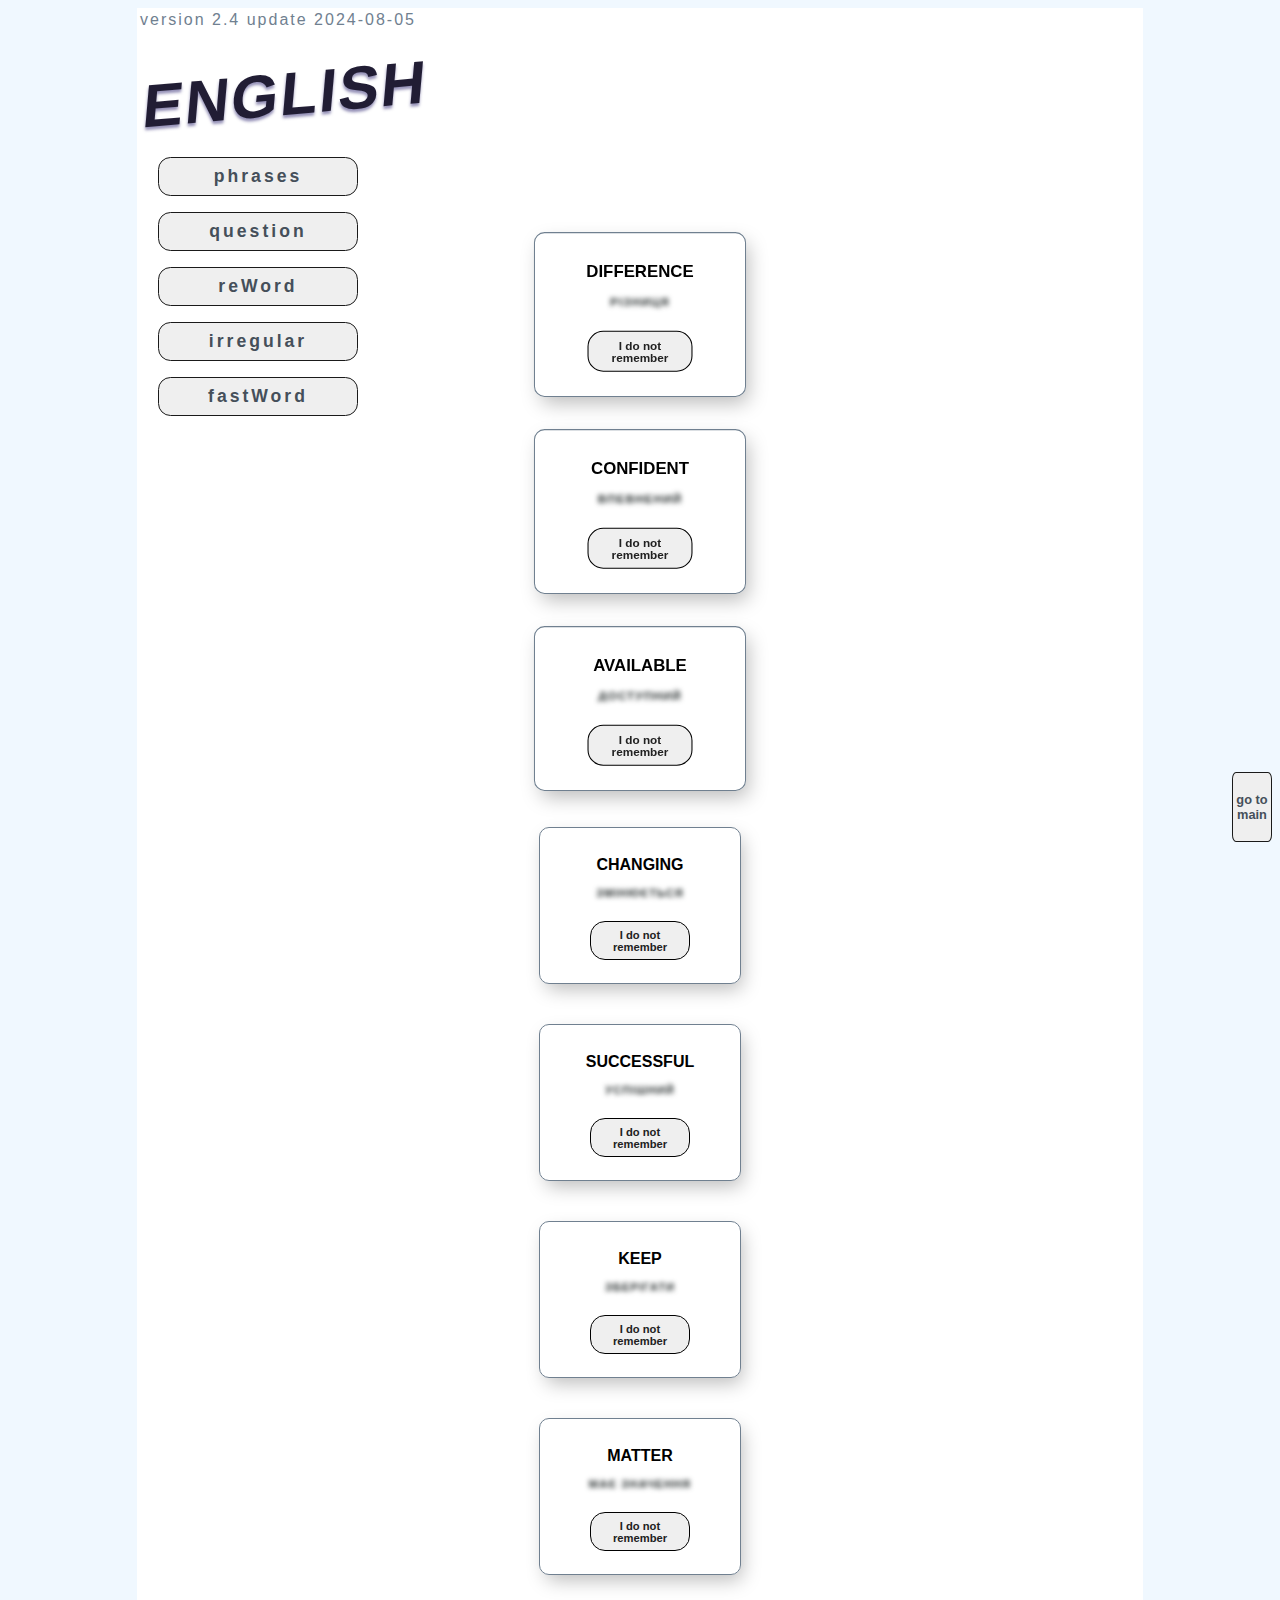
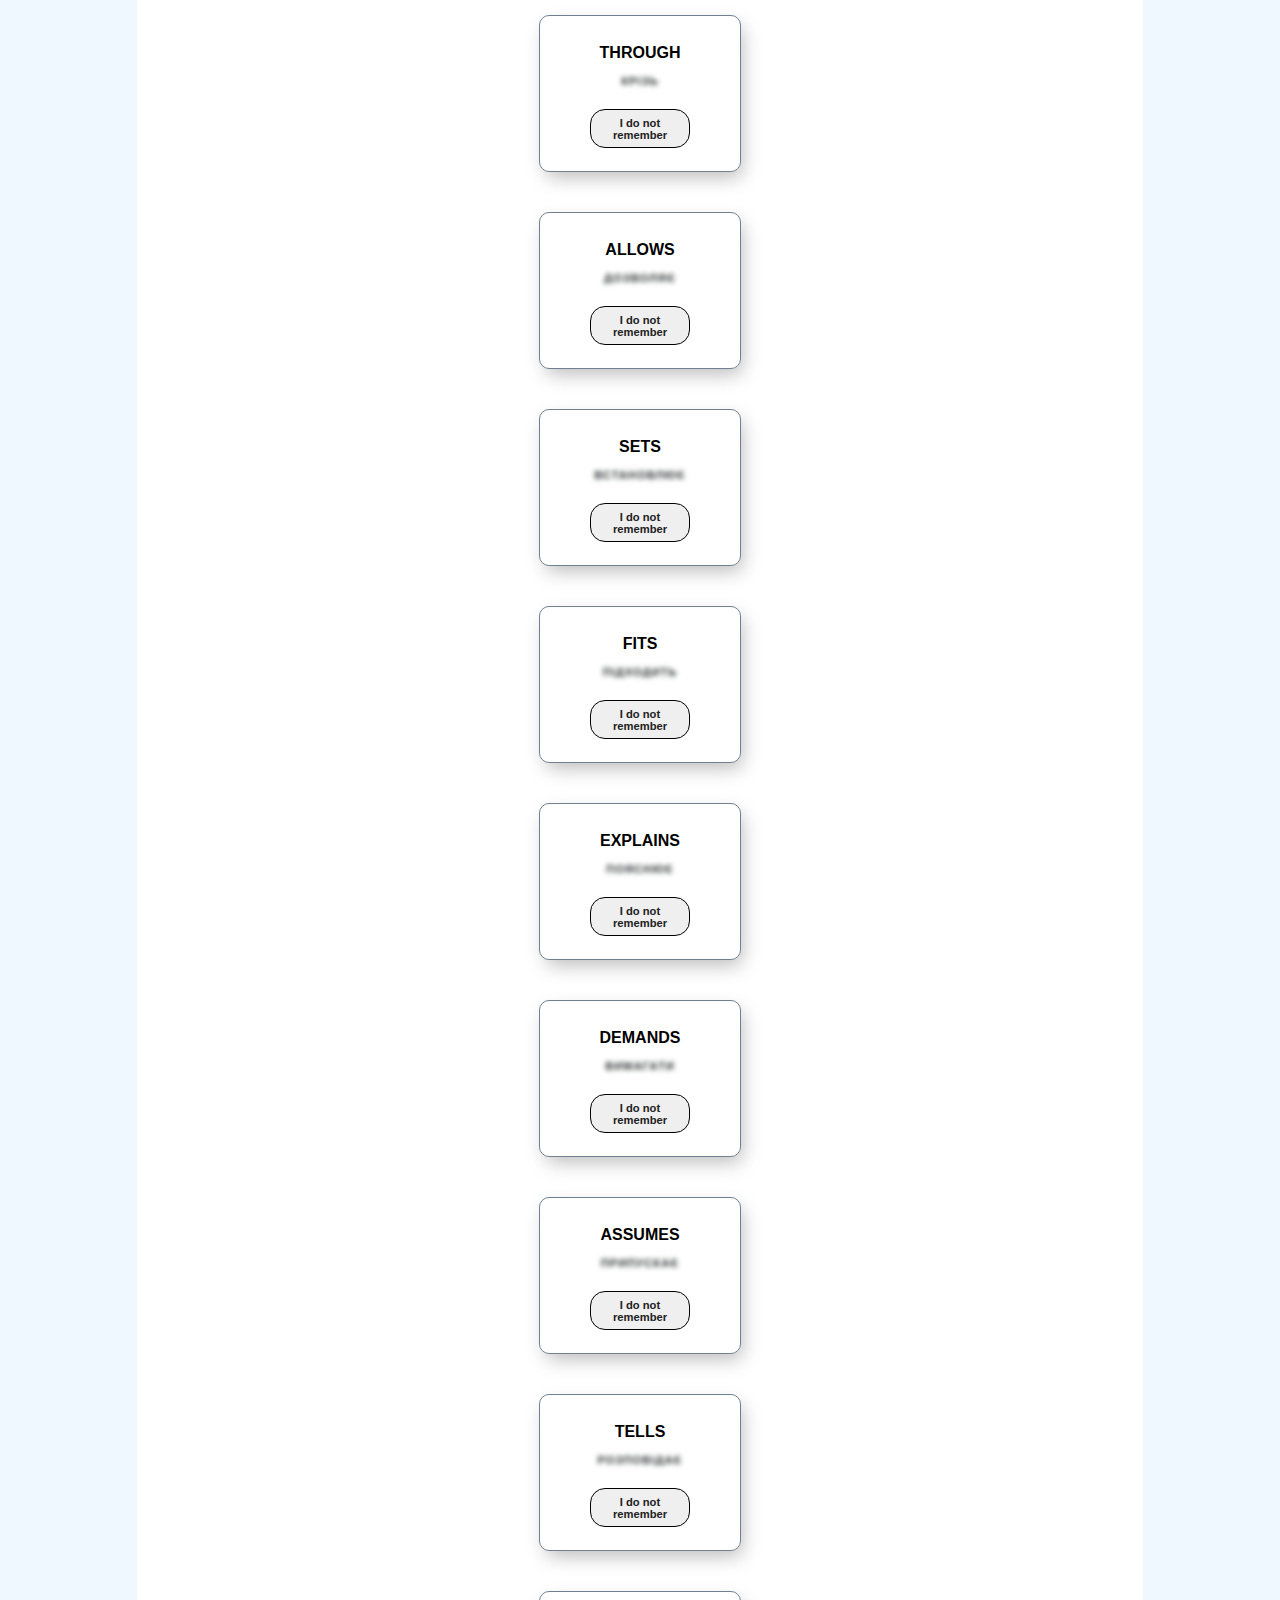
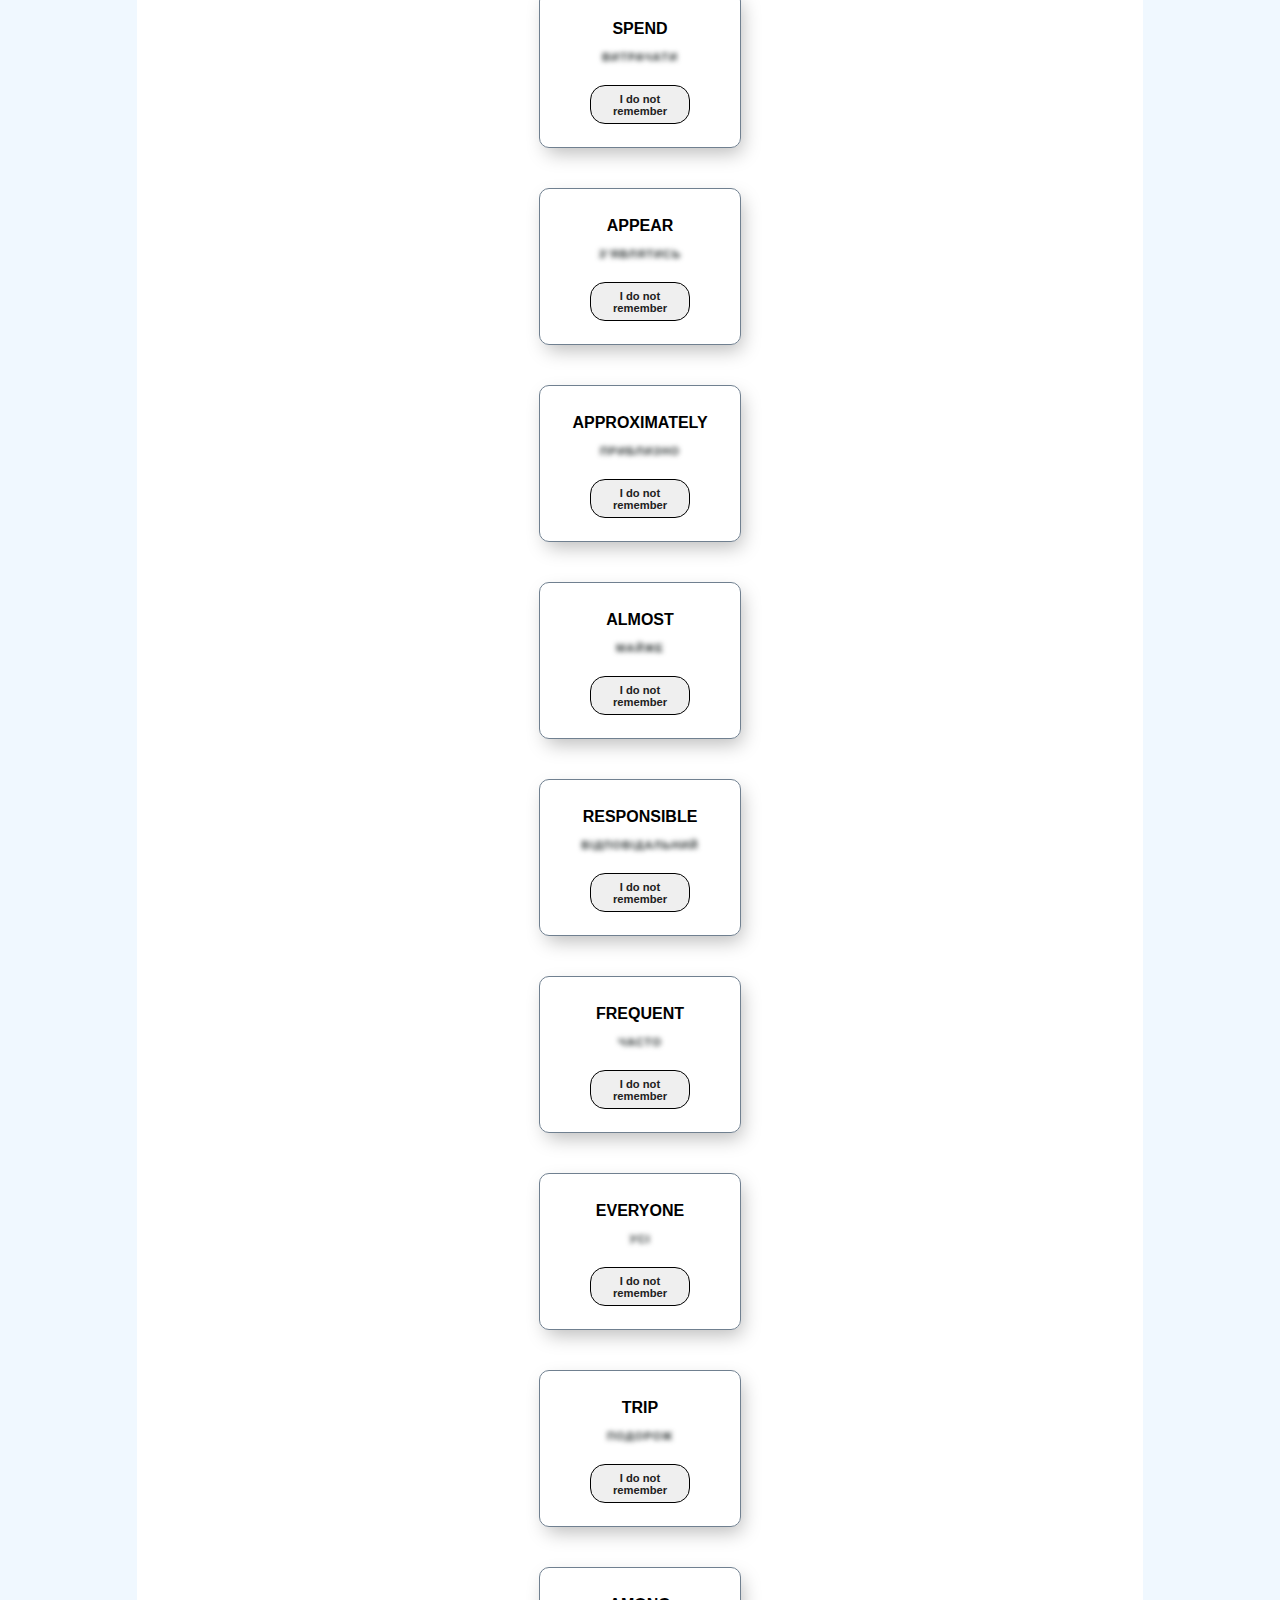
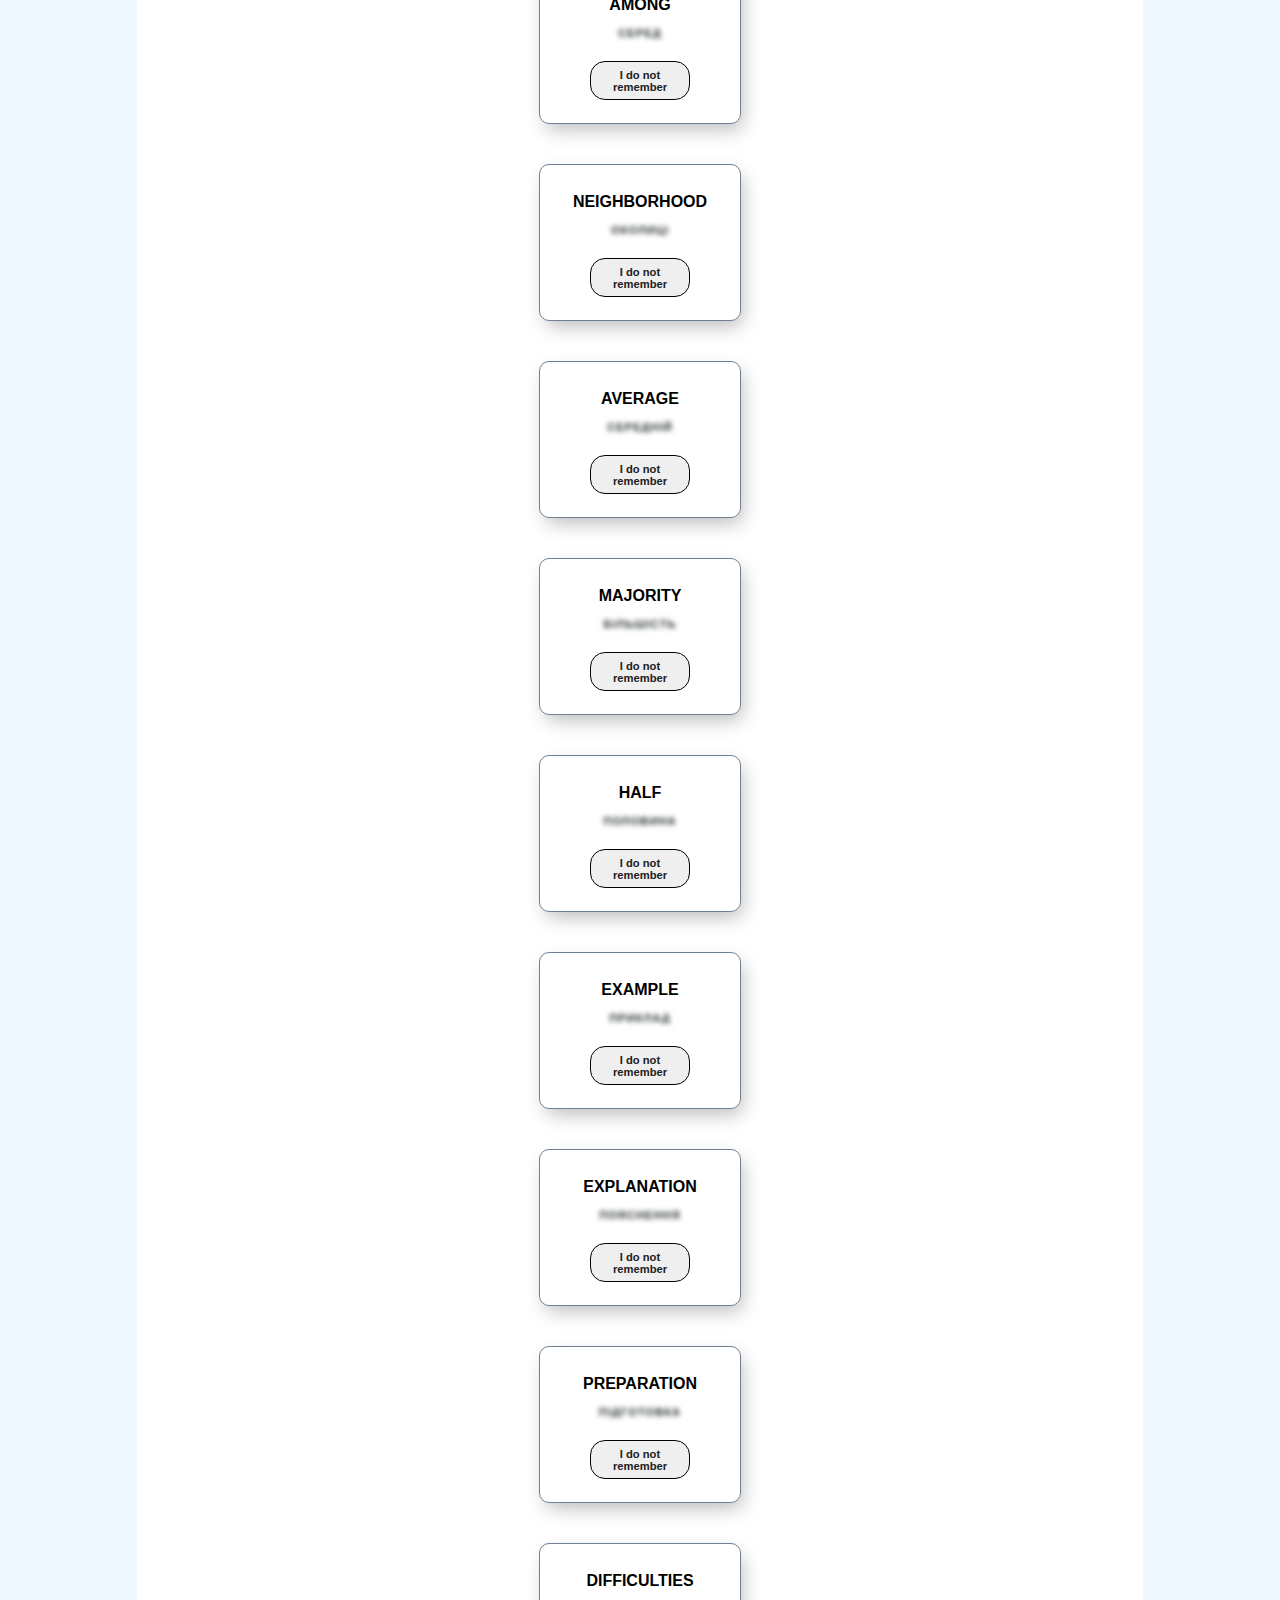
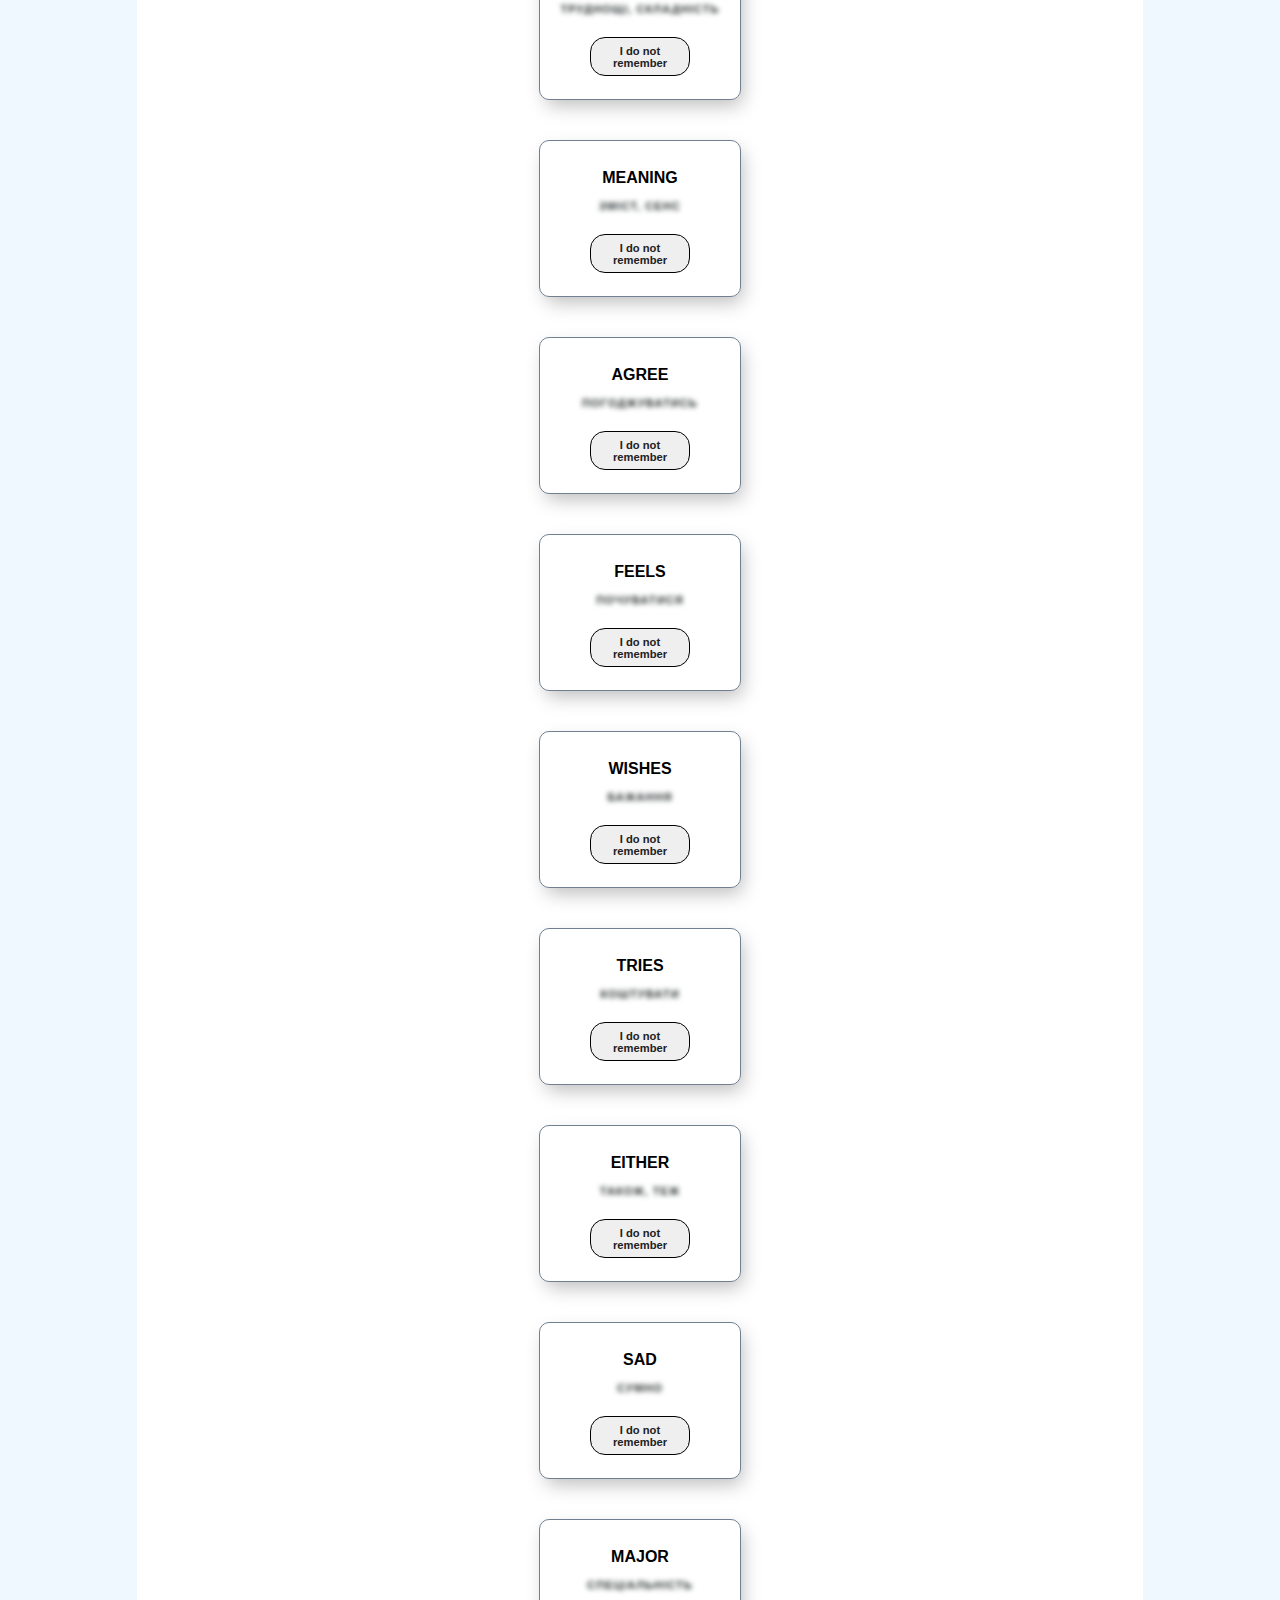
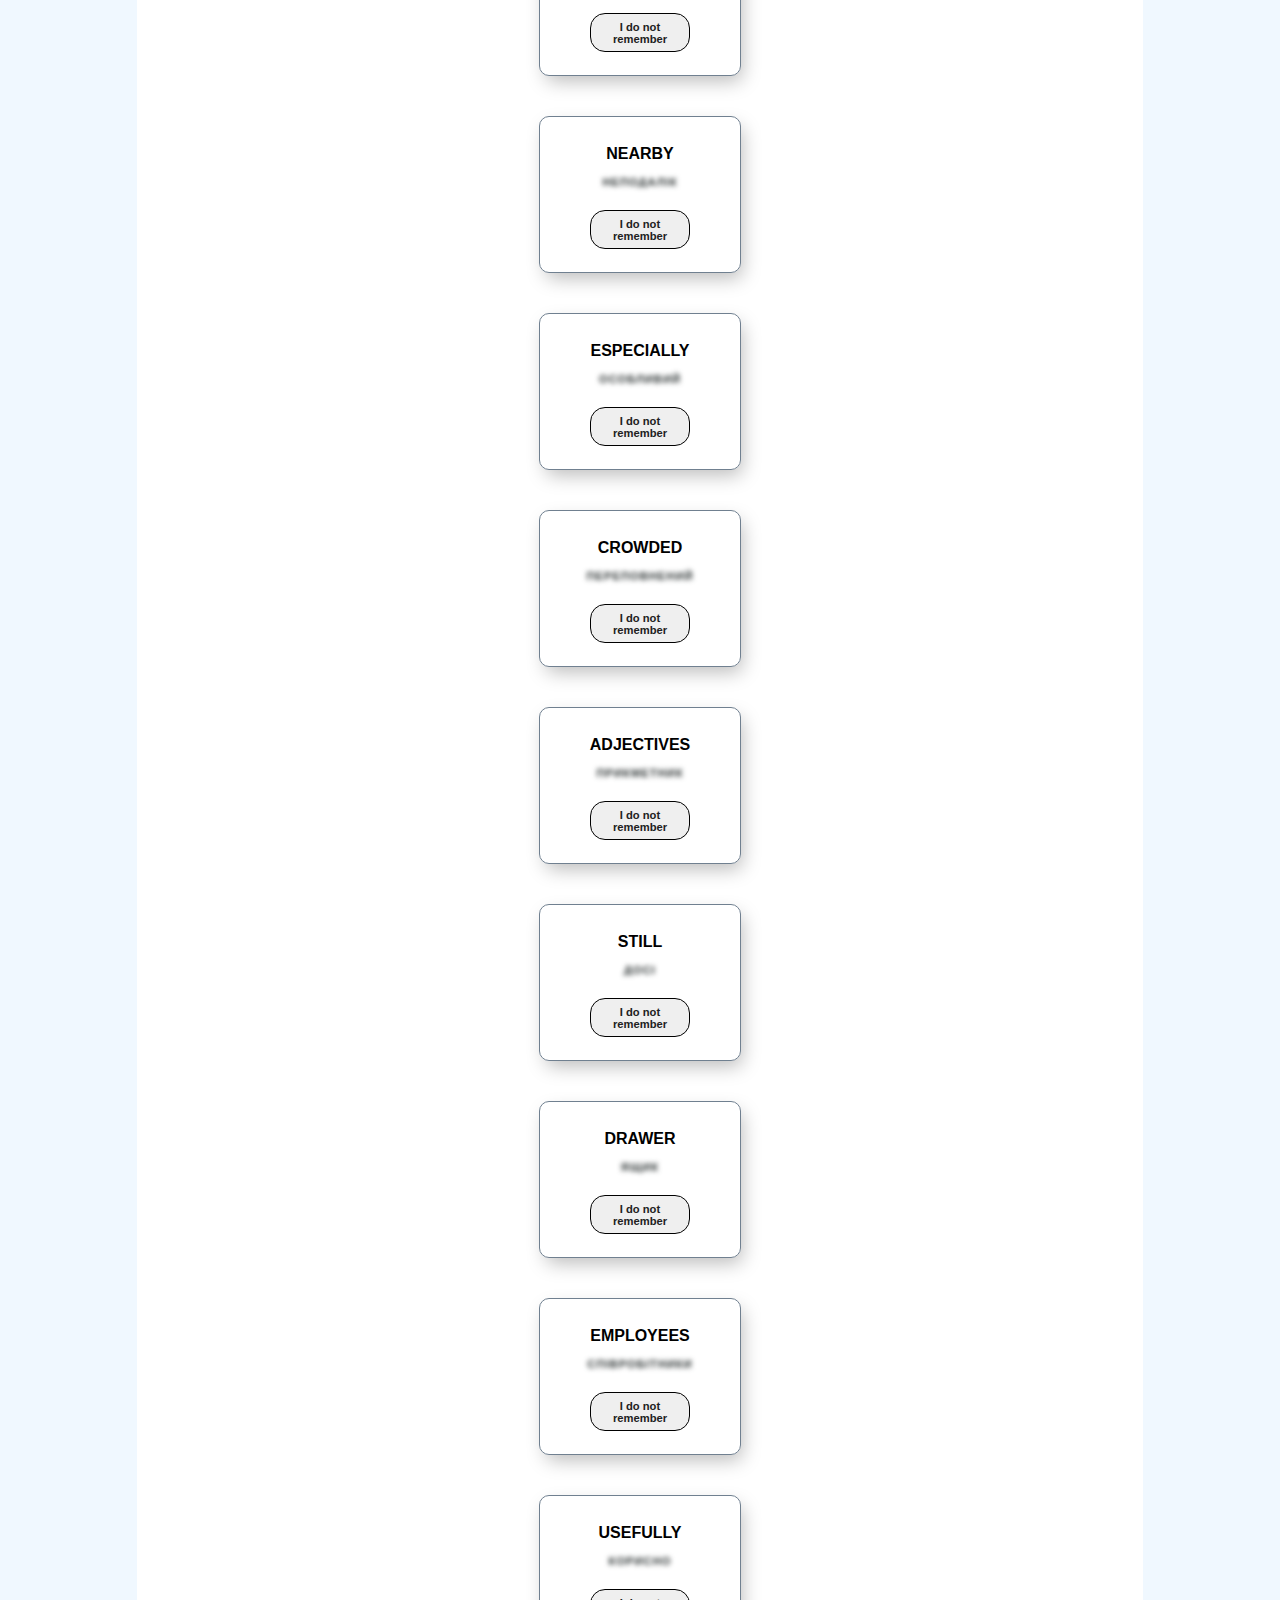
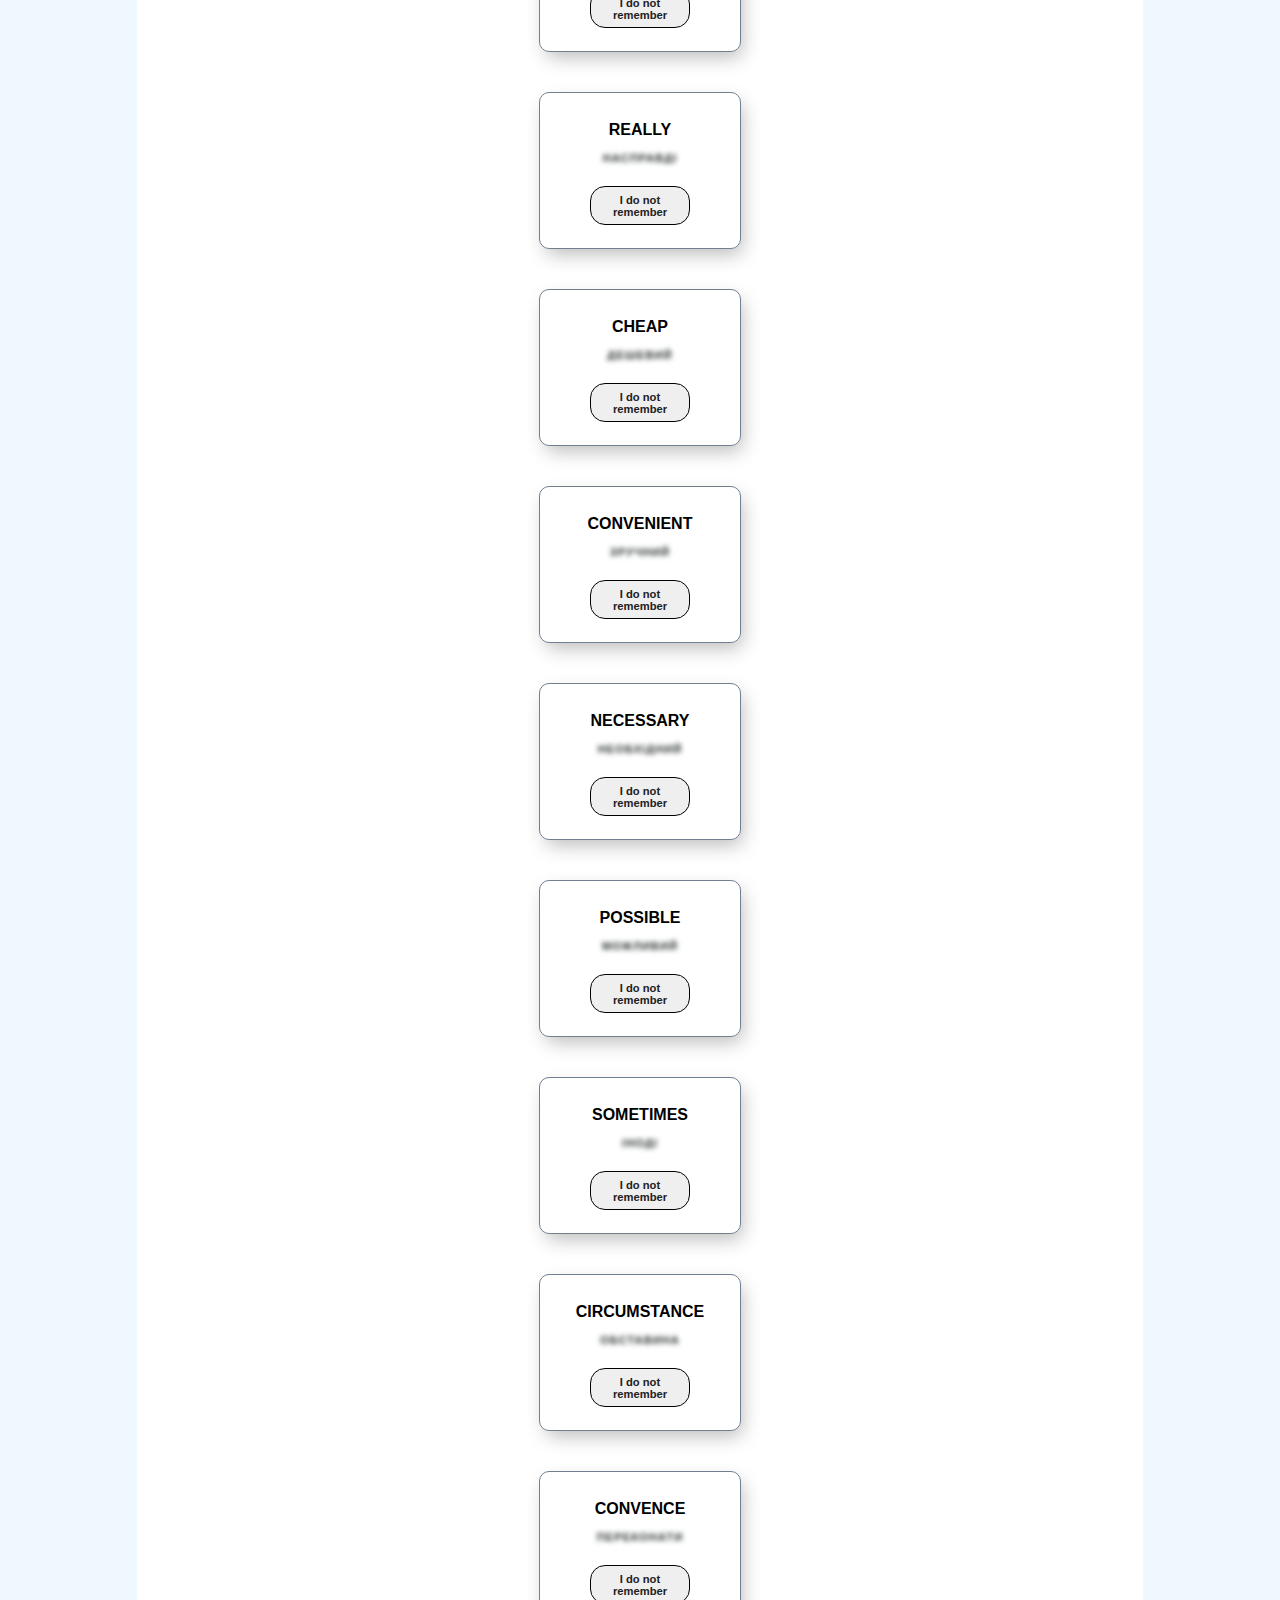
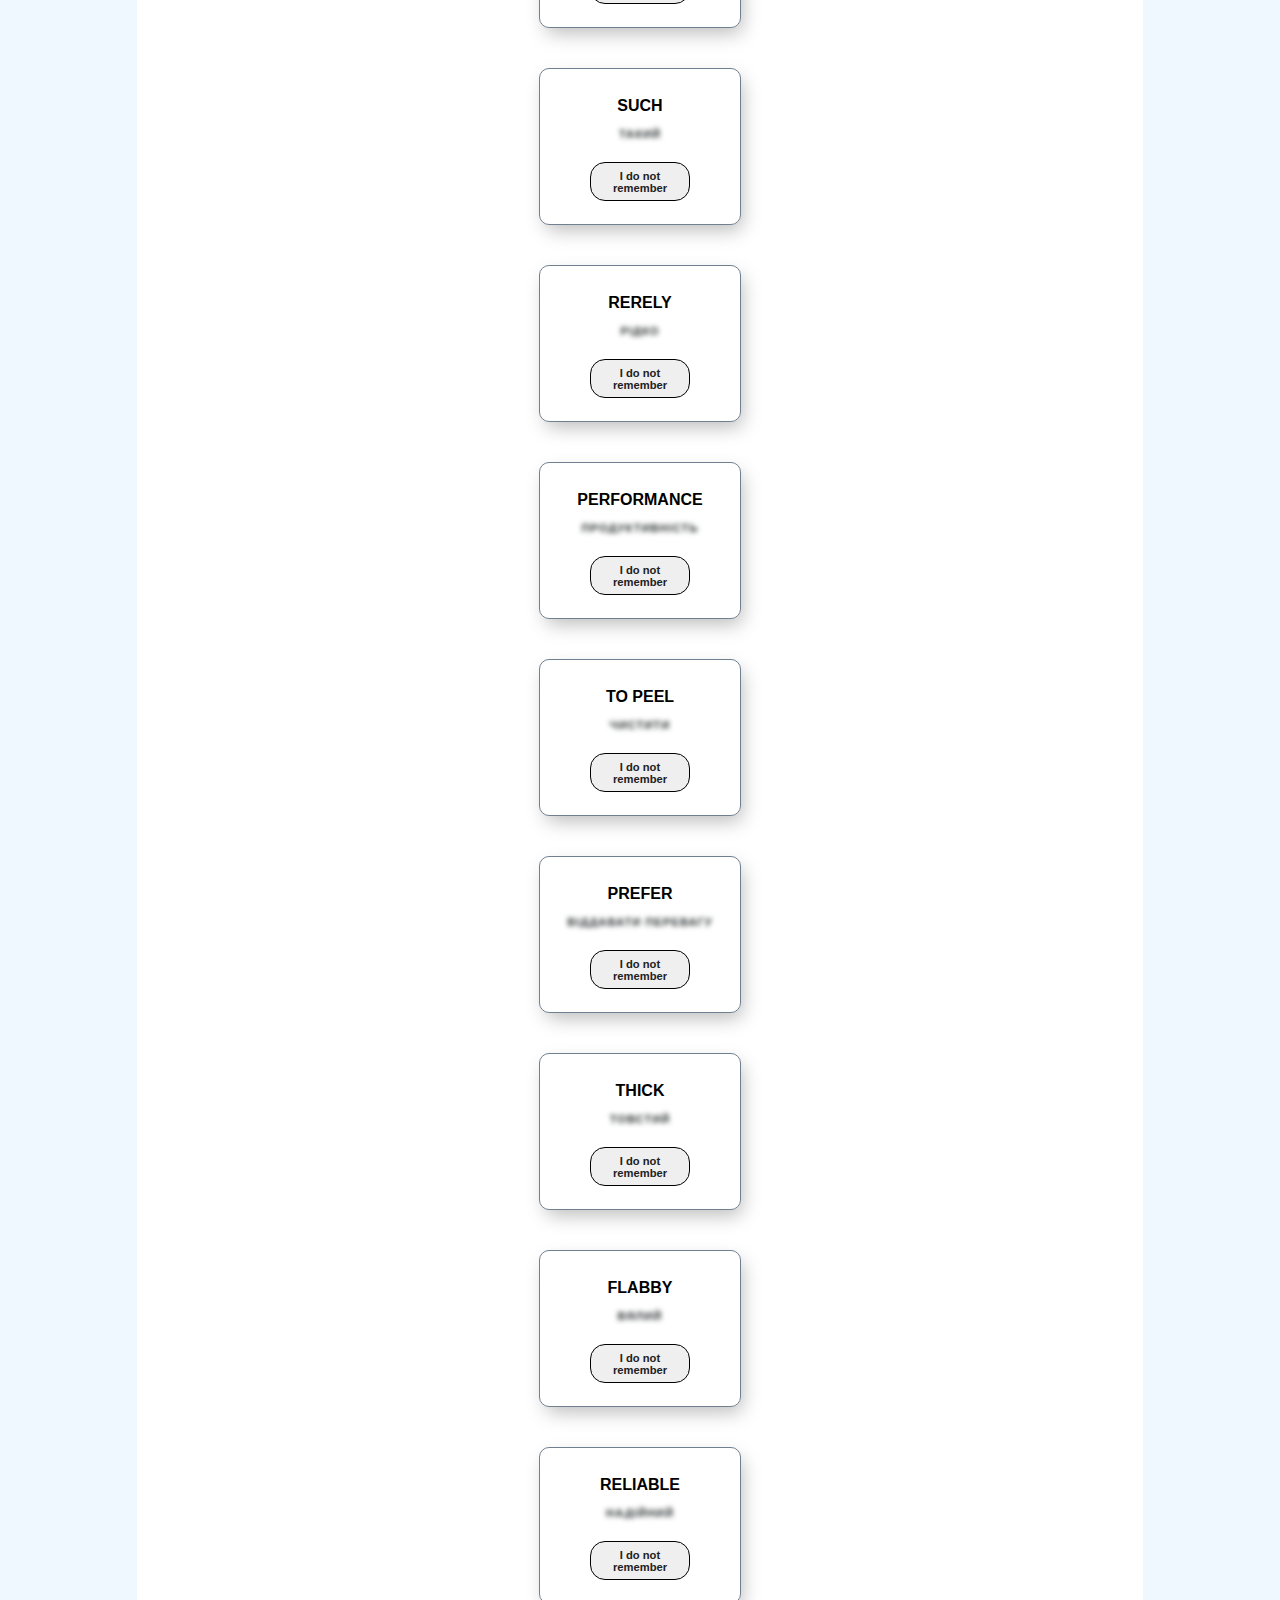
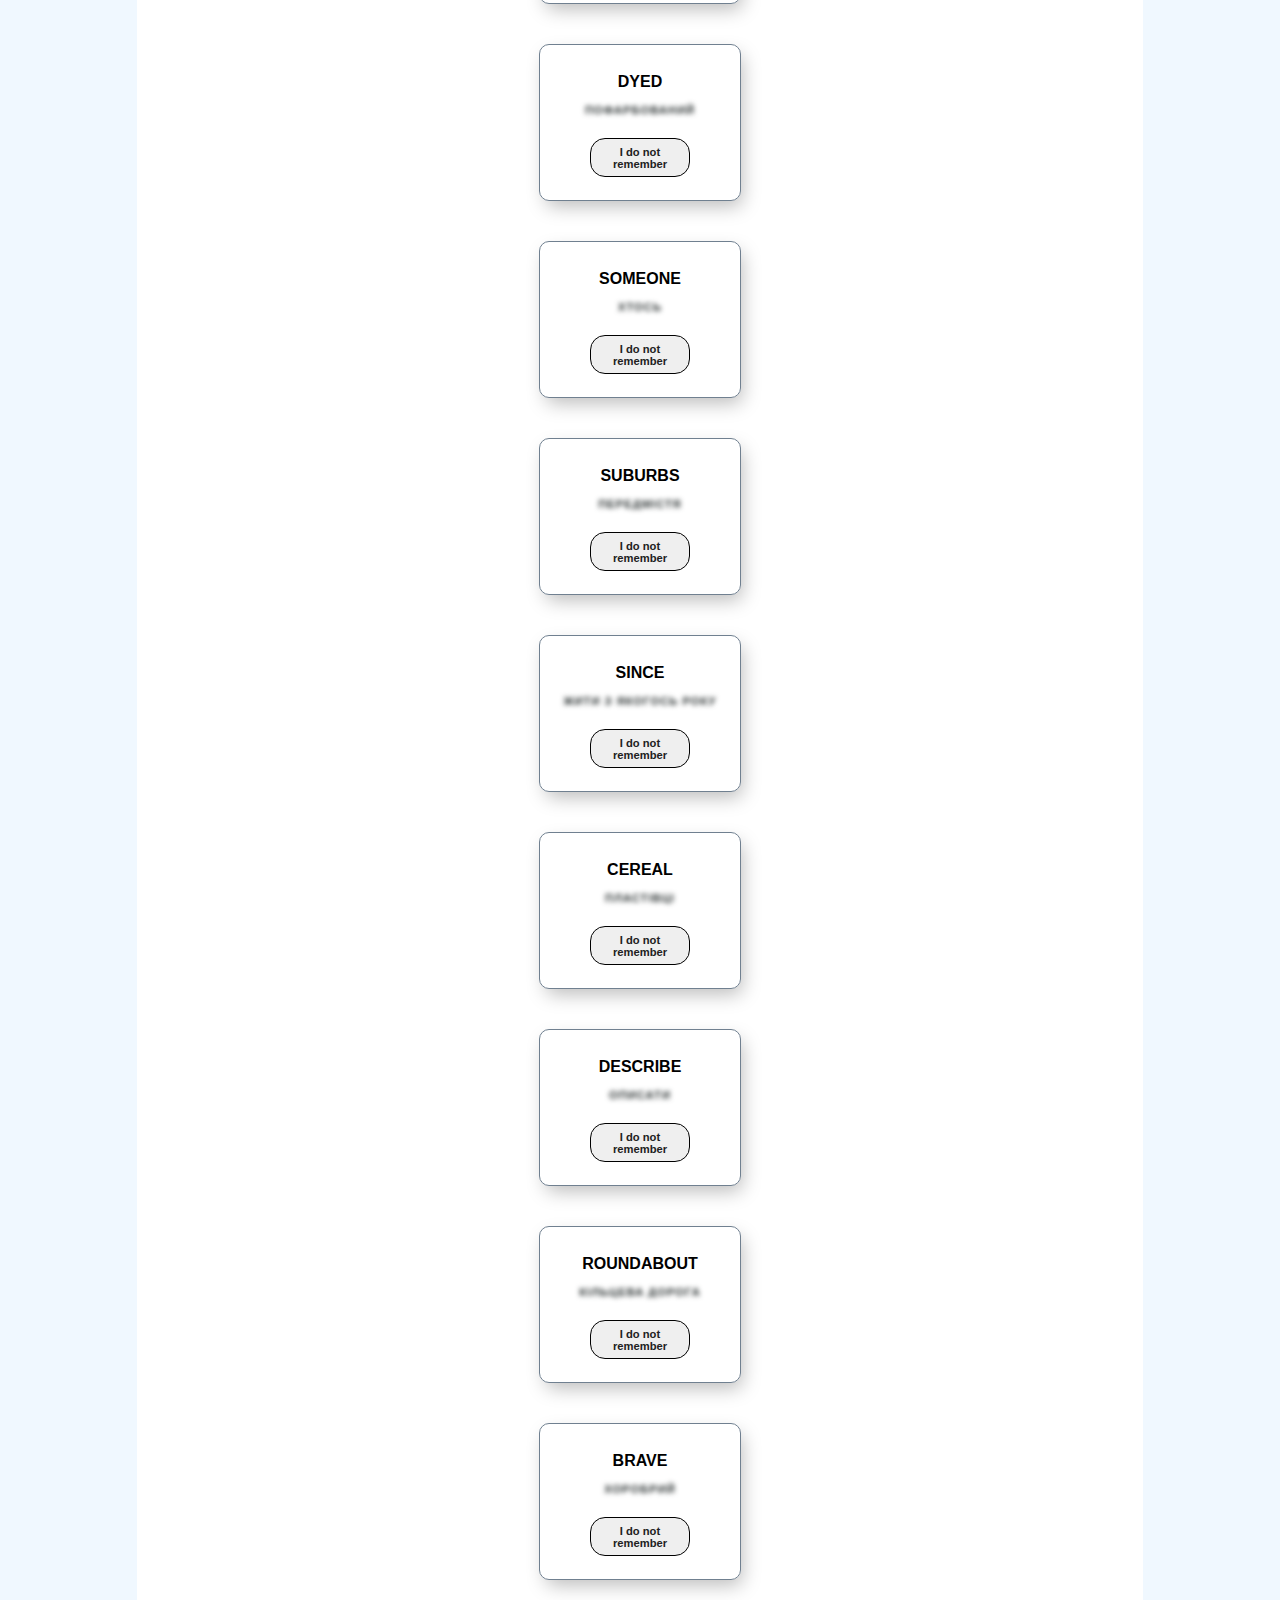
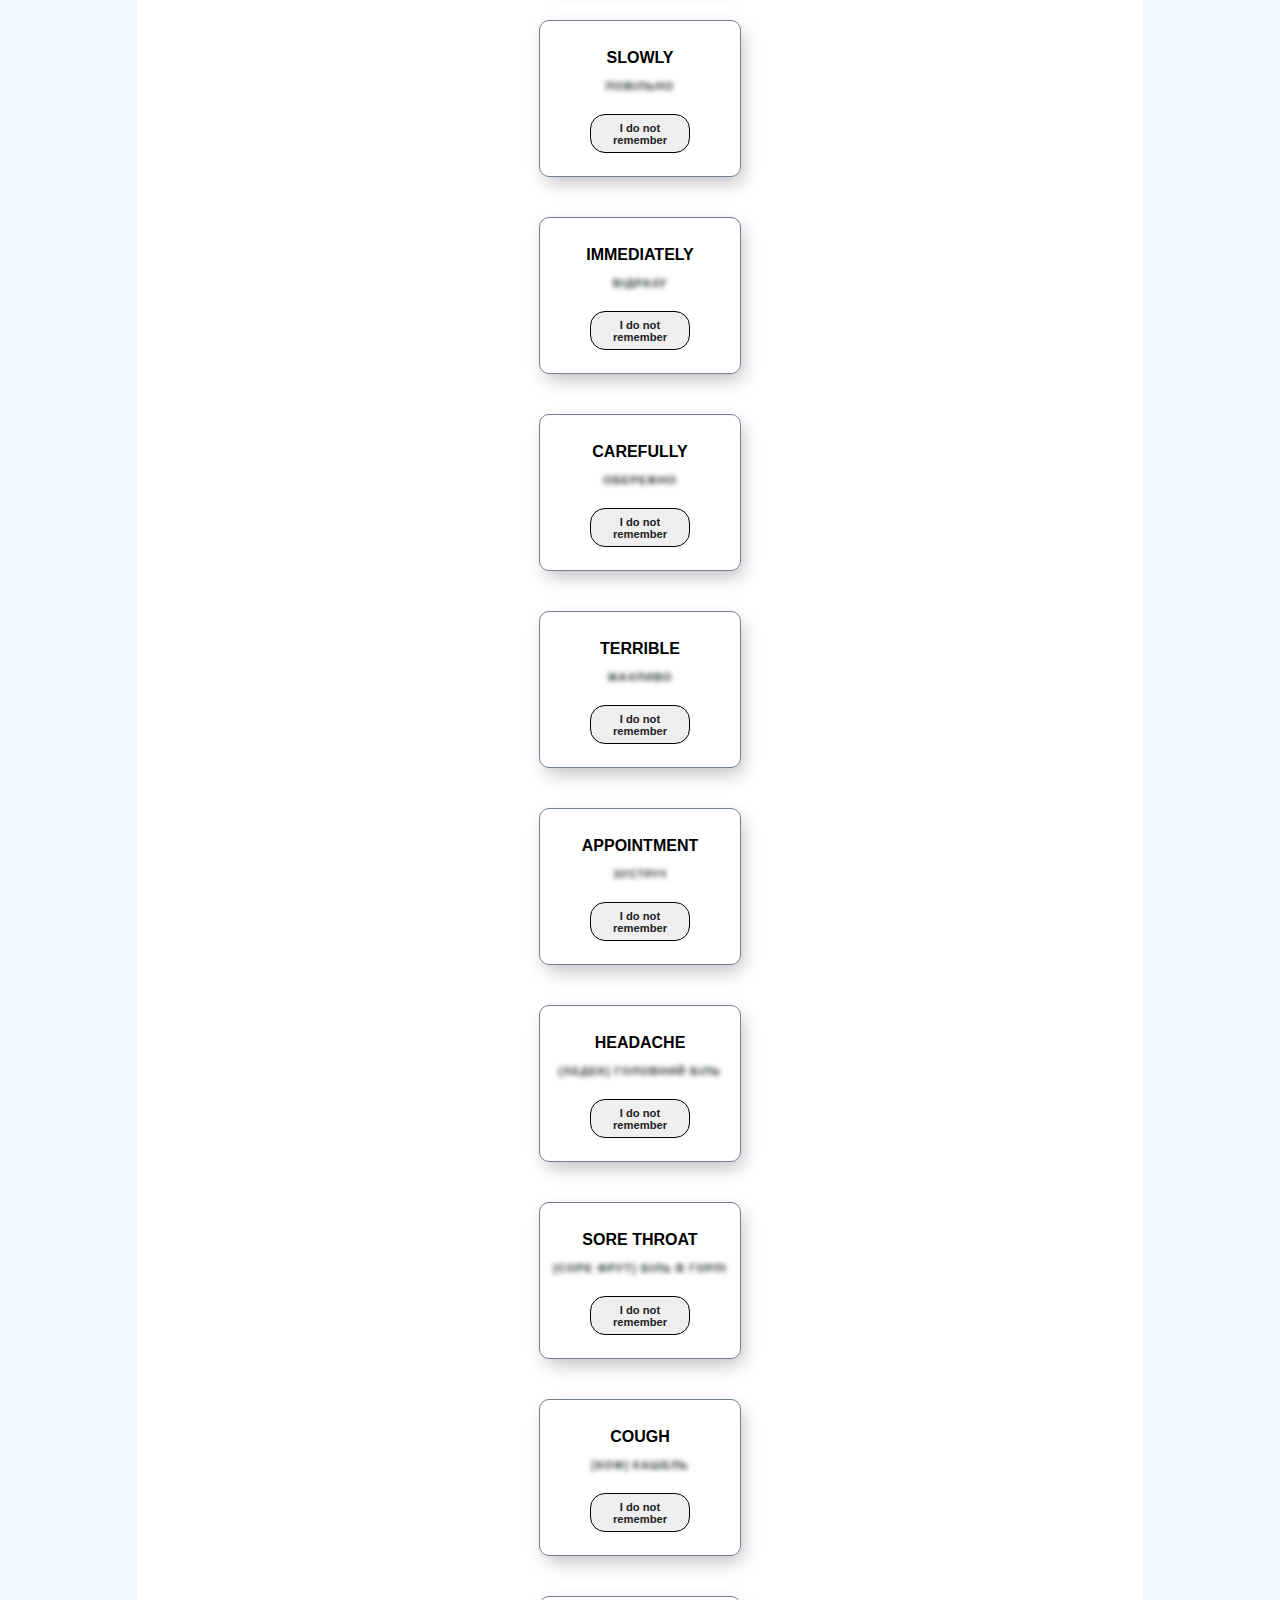
==== index.html @ 2ae07999 "first" ====
<!DOCTYPE html>
<html lang="en">
  <head>
    <meta charset="UTF-8" />
    <meta http-equiv="X-UA-Compatible" content="IE=edge" />
    <meta name="viewport" content="width=device-width, initial-scale=1.0" />
    <title>English</title>
    <link rel="icon" href="icons32.png" type="image/x-icon">
    <link rel="stylesheet" href="style.css" />
  </head>
  <body>
    <section id="main">
    <div class="wrap containerMain">
      <span>version 2.4 update 2024-08-05</span>
      <br>
      <!-- <span>I fix scrollAnimations</span> -->
    <div  class="boxWords boxWords--move-right">
      <a href="#main-footer" class="tooltip" id="delayedLink">
      <h1>English</h1>
      <span class="tooltiptext">Tap for Result</span>
      </a>
      <audio id="audioClickCount" src="clickCount.mp3"></audio>
      <audio id="audioClickButton" src="button.mp3"></audio>
      <audio id="audioClickMain" src="buttonMain.mp3"></audio>
      <audio id="audioFix" src="audioFix.mp3"></audio>
    <!-- <a href="#section1"><button><b>main word</b></button></a> -->
    <a href="#section2"><button><b>phrases</b></button></a>
    <a href="#section3"><button><b>question</b></button></a>
    <a href="#section7"><button><b>reWord</b></button></a>
    <!-- <a href="#section9.1"><button><b>weather</b></button></a> -->
    <!-- <a href="#section9.2"><button><b>eating</b></button></a> -->
    <!-- <a href="#section9.3"><button><b>gettingAround</b></button></a> -->
    <!-- <a href="#section10"><button><b>prime</b></button></a> -->
    <a href="#section11"><button><b>irregular</b></button></a>
    <a href="#section17"><button><b>fastWord</b></button></a>
    <!-- <a href="#section-word0"><button><b>Ти щось робив</b><h4>Did you ... ?</h4></button></a>
    <a href="#section-word1"><button><b>Ти щось(дія)</b><h4>Do you ... ?</h4></button></a>
    <a href="#section-word2"><button><b>Ти щось(хочеш)</b><h4>Do you want/like ?</h4></button></a>
    <a href="#section-word3"><button><b>Ти(хтось)</b><h4>Are you a/an ?</h4></button></a>
    <a href="#section-word4"><button><b>Чи був ти(кимось)</b><h4>Were you a/an ?</h4></button></a>
    <a href="#section-word5"><button><b>Коли ти щось(робив)</b><h4>When did you ... ?</h4></button></a>
    <a href="#section-word6"><button><b>Ви будете(кимось)</b><h4>Will you be a ... ?</h4></button></a>
    <a href="#section-word7"><button><b>Де ти</b><h4>Where are you ?</h4></button></a>
    <a href="#section-word8"><button><b>Де ти був</b><h4>Where were you ?</h4></button></a>
    <a href="#section-word9"><button><b>Що на place</b><h4>What is in the ... ?</h4></button></a>
    <a href="#section-word10"><button><b>Щось робиш?</b><h4>Are you a ... ?</h4></button></a>
    <a href="#section-word11"><button><b>Я можу</b><h4>I can</h4></button></a>
    <a href="#section-word12"><button><b>Коли я робив</b><h4>I was ... at time</h4></button></a>
    <a href="#section-word13"><button><b>Що Де Коли Чому </b><h4>When do you ?</h4></button></a>
    <a href="#section-word14"><button><b>Зким ти щось робиш</b><h4>Who do you...with?</h4></button></a>
    <a href="#section-word15"><button><b>Що ти зробив?</b><h4>What did you do?</h4></button></a>
    <a href="#section-word16"><button><b>Чи є десь?</b><h4>Is there a ...?</h4></button></a> -->
  </div>
  <div class="fix">
  <a id="fix" href="#main"><button>go to main</button></a>
</div>
  <br>
</div>
</section>
<section>

  <!-- <div class="container">
</div>
<section>
  <div id="output-allWord50"></div>
</section> -->

<div class="container">
  <!-- <div id="section1" class="boxWords boxWords--move-right"><h3>Words</h3> -->

</div>
</div>
<section>
  <div id="output-allWord"></div>
</section>

<div class="container">
  <div id="section2" class="boxWords boxWords--move-right"><h3>Phrases</h3>
</div>
</div>
<section>
  <div id="output-allWordPhrases"></div>
</section>

<div class="container">
  <div id="section3" class="boxWords boxWords--move-right"><h3>Question</h3>
  </div>
</div>
  <section>
    <div id="output-allWordQuestion"></div>
</section>


<div class="container">
  <div id="section7" class="boxWords boxWords--move-right"><h3>ReWord</h3>
  </div>
</div>
<section>
    <div id="output-reWord"></div>
</section>

<!-- <div class="container">
  <div id="section10" class="boxWords boxWords--move-right"><h3>Prime English</h3>
  </div>
</div>
<section>
    <div id="output-prime"></div>
</section> -->

<div class="container">
  <div id="section11" class="boxWords boxWords--move-right"><h3>Irregular Verbs</h3>
  </div>
</div>
<section>
    <div id="irregularVerbs"></div>
</section>

<div class="container">
  <div id="section17" class="boxWords boxWords--move-right"><h3>fastWord</h3>
  </div>
</div>
<section>
    <div id="fastWord"></div>
</section>

<!-- <div class="container">
  <div id="section9" class="boxWords boxWords--move-right"><h3>Months</h3>
  </div>
</div>
<section>
    <div id="months"></div>
</section> -->

<!-- <div class="container">
  <div id="section9.1" class="boxWords boxWords--move-right"><h3>Weather</h3>
  </div>
</div>
<section>
    <div id="weather"></div>
</section> -->

<!-- <div class="container">
  <div id="section9.2" class="boxWords boxWords--move-right"><h3>Eating</h3>
  </div>
</div>
<section>
    <div id="eating"></div>
</section> -->

<div class="container">
  <div id="section9.3" class="boxWords boxWords--move-right"><h3>Around</h3>
  </div>
</div>
<section>
    <div id="gettingAround"></div>
</section>

<!-- <div class="container">
  <div id="section-word0" class="boxWords boxWords--move-right"><h3>Ти щось робив</h3>
  </div>
</div>
<section>
    <div id="SentencePattern0"></div>
</section>

<div class="container">
  <div id="section-word1" class="boxWords boxWords--move-right"><h3>Ти щось(дія)</h3>
  </div>
</div>
<section>
    <div id="SentencePattern1"></div>
</section>

<div class="container">
  <div id="section-word2" class="boxWords boxWords--move-right"><h3>Ти щось(хочеш)</h3>
  </div>
</div>
<section>
    <div id="SentencePattern2"></div>
</section>

<div class="container">
  <div id="section-word3" class="boxWords boxWords--move-right"><h3>Ти (хтось)</h3>
  </div>
</div>
<section>
    <div id="SentencePattern3"></div>
</section>

<div class="container">
  <div id="section-word4" class="boxWords boxWords--move-right"><h3>Чи був ти кимось</h3>
  </div>
</div>
<section>
    <div id="SentencePattern4"></div>
</section>

<div class="container">
  <div id="section-word5" class="boxWords boxWords--move-right"><h3>Коли ти щось робив</h3>
  </div>
</div>
<section>
    <div id="SentencePattern5"></div>
</section>

<div class="container">
  <div id="section-word6" class="boxWords boxWords--move-right"><h3>Ви будете кимось</h3>
  </div>
</div>
<section>
    <div id="SentencePattern6"></div>
</section>

<div class="container">
  <div id="section-word7" class="boxWords boxWords--move-right"><h3>Де ти</h3>
  </div>
</div>
<section>
    <div id="SentencePattern7"></div>
</section>

<div class="container">
  <div id="section-word8" class="boxWords boxWords--move-right"><h3>Де ти був</h3>
  </div>
</div>
<section>
    <div id="SentencePattern8"></div>
</section>

<div class="container">
  <div id="section-word9" class="boxWords boxWords--move-right"><h3>Що на place</h3>
  </div>
</div>
<section>
    <div id="SentencePattern9"></div>
</section>

<div class="container">
  <div id="section-word10" class="boxWords boxWords--move-right"><h3>Щось робиш?</h3>
  </div>
</div>
<section>
    <div id="SentencePattern10"></div>
</section>

<div class="container">
  <div id="section-word11" class="boxWords boxWords--move-right"><h3>Щось можеш?</h3>
  </div>
</div>
<section>
    <div id="SentencePattern11"></div>
</section>

<div class="container">
  <div id="section-word12" class="boxWords boxWords--move-right"><h3>Коли я робив</h3>
  </div>
</div>
<section>
    <div id="SentencePattern12"></div>
</section>

<div class="container">
  <div id="section-word13" class="boxWords boxWords--move-right"><h3>Що Де Коли Чому</h3>
  </div>
</div>
<section>
    <div id="SentencePattern13"></div>
</section>

<div class="container">
  <div id="section-word14" class="boxWords boxWords--move-right"><h3>Зким ти щось робиш?</h3>
  </div>
</div>
<section>
    <div id="SentencePattern14"></div>
</section>

<div class="container">
  <div id="section-word15" class="boxWords boxWords--move-right"><h3>Що ти зробив?</h3>
  </div>
</div>
<section>
    <div id="SentencePattern15"></div>
</section>

<div class="container">
  <div id="section-word16" class="boxWords boxWords--move-right"><h3>Чи є десь?</h3>
  </div>
</div>
<section>
    <div id="SentencePattern16"></div>
</section> -->

  </section>
  <footer>
    <div>
    <p id="main-footer" class="counter-p">тут можеш подивитись кількість слів які ти незнаєш</p>
    <a href="#main">
    <h3 class="clickCount" id="clickCount">0</h3>
    <p id="smile"></p>
    <p id="text"></p>
  </a>
  </div>
    <div class="footer-content">
      <p>&copy; 2024 Tromp86 Website. All rights reserved.</p>
    </div>
  </footer>

  </body>
  <script type="module" src="./main.js"></script>
</html>
---- style.css ----
html {
  padding: 0;
  margin: 0;
  height: 100vh;
  scroll-behavior: smooth;
  user-select: none;
}

body {
  font-family: Roobert, -apple-system, BlinkMacSystemFont, "Segoe UI", Helvetica,
    Arial, sans-serif, "Apple Color Emoji", "Segoe UI Emoji", "Segoe UI Symbol";
  background-color: aliceblue;
}
section {
  max-width: 1000px;
  padding: 3px;
  margin: auto;
  display: flex;
  flex-direction: column;
  align-items: flex-start;
  background-color: white;
}
.wrap {
  margin-bottom: 20px;
}
.containerMain {
  position: relative;
  /* height: 620px;    */
  /* +60 or -60*/
}
.container {
  height: 110px;
}
span {
  position: relative;
  right: 0px;
  color: slategray;
  letter-spacing: 2px;
}
h1 {
  width: 100%;
  text-align: center;
  font-size: 3.8rem;
  margin: 15px;
  margin: auto;
  text-shadow: 0px 3px 3px rgba(45, 37, 113, 0.5);
  transform: skew(-5deg, -5deg);
  margin-left: 0;
  position: relative;
  left: -7px;
  transition: all 300ms cubic-bezier(0.23, 1, 0.32, 1);
  margin-bottom: 20px;
}

h1:hover  {
  transform: skew(0deg, 0deg);
  transition: all 300ms cubic-bezier(0.23, 1, 0.32, 1);
}

.tooltip {
  position: relative;
  display: inline-block;
}

.tooltip .tooltiptext {
  visibility: hidden;
  width: 150px;
  background-color: #333; 
  color: #fff; 
  text-align: center;
  border-radius: 6px;
  padding: 4px;
  position: absolute;
  z-index: 1;
  font-size: 0.8rem;
  bottom: 95%;
  left: 50%;
  transform: translateX(-50%);
  opacity: 0;
  transition: opacity 0.3s;
}

.tooltip:hover .tooltiptext {
  visibility: visible;
  opacity: 1;
}

h2 {
  font-size: 1rem;
  font-weight: 700;
  word-break: break-all;
  hyphens: auto;
  width: 100%;
}
h3{
  font-size: 1.2rem;
  hyphens: auto;
  color: whitesmoke;
  background-color: rgb(118, 118, 118);
  padding: 7px;
  border-radius: 0 20px 20px 0;
  font-family: Arial, Helvetica, sans-serif;
  box-shadow: 5px 5px 0px #021a36;
}
h4{
  padding: 0;
  margin: 0;
  margin-top: 15px;
  font-size: 1.0rem;
  /* color:black; */
}
p { 
  font-weight: bold;
  letter-spacing: 1px;
  width: 220px;
}
.fix button{
  position: fixed;
  right: 0;
  bottom: 50px;
  padding: 3px;
  font-size: 0.8rem;
  border-radius: 10%;
  width: 40px;
  height: 70px;
  box-shadow: none;
}
/* .word {
  font-weight: bold;
  letter-spacing: 1px;
  width: 220px;
} */
a {
  text-decoration: none;
  color: #211d34;
  font-size: 1.3rem;
  letter-spacing: 2px;
}
b {
  font-size: 1.1rem;
  letter-spacing: 3px;
}

button {
  border: 0.125em solid #1a1a1a;
  border-radius: 0.9375em;
  box-sizing: border-box;
  color: rgb(69, 79, 90);
  cursor: pointer;
  display: inline-block;
  font-weight: 600;
  margin: 0;
  outline: none;
  padding: 0.6em;
  text-align: center;
  text-decoration: none;
  transition: 300ms cubic-bezier(0.23, 1, 0.32, 1);
  user-select: none;
  width: 200px;
  margin: 8px;
  /* box-shadow: 5px 5px 0px rgb(69, 79, 90); */
}
button:hover {
  color: aliceblue !important;
  background-color: #021a36;
  transform: translateY(-2px);
}
button:hover > h4 {
  color:azure;
}
button:active {
  box-shadow: none !important;
}
.box--grow .definition {
  margin-bottom: 4px;
  color: rgb(36, 43, 43);
  font-size: 0.7rem;
  filter: blur(2.4px);
}
.hover-word{
  padding: 0;
  padding-bottom: 10px;
  margin: 0;
}
.box {
  display: flex;
  align-items: center;
  justify-content: center;
  text-transform: uppercase;
  text-align: center;
  transition: transform 0.3s ease-in;
  width: 170px;
  height: 125px;
  box-shadow: 4px 8px 19px -3px rgba(0, 0, 0, 0.27);
  margin-bottom: 40px;
  border: 1px solid slategray;
  border-radius: 10px;
  padding: 15px;
}

.boxPhrases {
  display: flex;
  flex-direction: column;
  align-items: center;
  justify-content: center;
  text-transform: uppercase;
  text-align: center;
  transition: transform 0.3s ease-in;
  width: 240px;
  height: 125px;
  box-shadow: 4px 8px 19px -3px rgba(0, 0, 0, 0.27);
  margin-bottom: 40px;
  border: 1px solid slategray;
  border-radius: 10px;
  padding: 15px;
}

.boxWords {
  width: 200px;
  height: 50px;
  text-transform: uppercase;
  transform: scale(0.95);
}
.box--grow.box--visible {
  transform: scale(1.05);
}

.boxWords--move-right.box--visible {
  transform: translate(10px, 30px);
  transition: 0.5s ease-in;
}

.button-container button {
  /* border: none; */
  border: 0.1px solid black;
  outline: none;
  border-radius: 15px;
  color: #212121;
  z-index: 1;
  overflow: hidden;
  width: 100px;
  font-size: 0.7rem;
}

.button-container button::before {
  content: "";
  position: absolute;
  top: 0;
  left: 0;
  height: 100%;
  width: 0;
  background-color: #970303;
  z-index: -1;
  transition: all 250ms;
}

.button-container button:active::before {
  transform: scale(0.99);
  box-shadow: inset 0px 0px 15px 2px rgba(0,0,0,0.43);
}
.button-container button:hover::before {
  width: 100%;
}

.inactive-button {
  background-color: white !important;
  color: silver !important;
  visibility: hidden;
  /* cursor: not-allowed; */
}


/* footer */
footer {
  background-color: #f2f2f2;
  padding: 20px;
  text-align: center;
  display: flex;
  justify-content: center;
  flex-direction: column;
  align-items: center;
}

.footer-content {
  color: #555555;
  font-size: 18px;
}
.counter-p{
  color: #333333;
  font-size: 20px;
}
/* footer */
.box {
  display: flex;
}
.box--grow {
  flex-grow: 1;
}
.definition {
  margin-top: 5px;
}
.clickCount{
  background-color: #333333 ;
  color: #f2f2f2;
  padding: 10px;
  font-size: 22px;
  border-radius: 5px;
  box-shadow: 0 2px 4px rgba(0, 0, 0, 0.3);
  text-align: center;
  margin: auto;
  width: 180px;
}
.clickCountFixed{
  position: fixed;
  margin-top: 25px;
  color: #e20000;
  font-size: 17px;
}
#smile{
  font-size: 2.0rem;
}
#text{
  font-size: 1.2rem;
}

@media (max-width: 768px) {
  .containerMain {
    /* position: relative; */
    height: 310px; 
    /* height: 100%; */
    /* +60 or -60*/
  }
  .container {
    height: 130px;
  }
  footer {
    padding: 10px;
  }
  .clickCountFixed{
    margin-top: 15px;
  }
  #smile{
    margin-top: 15px;
  }
}
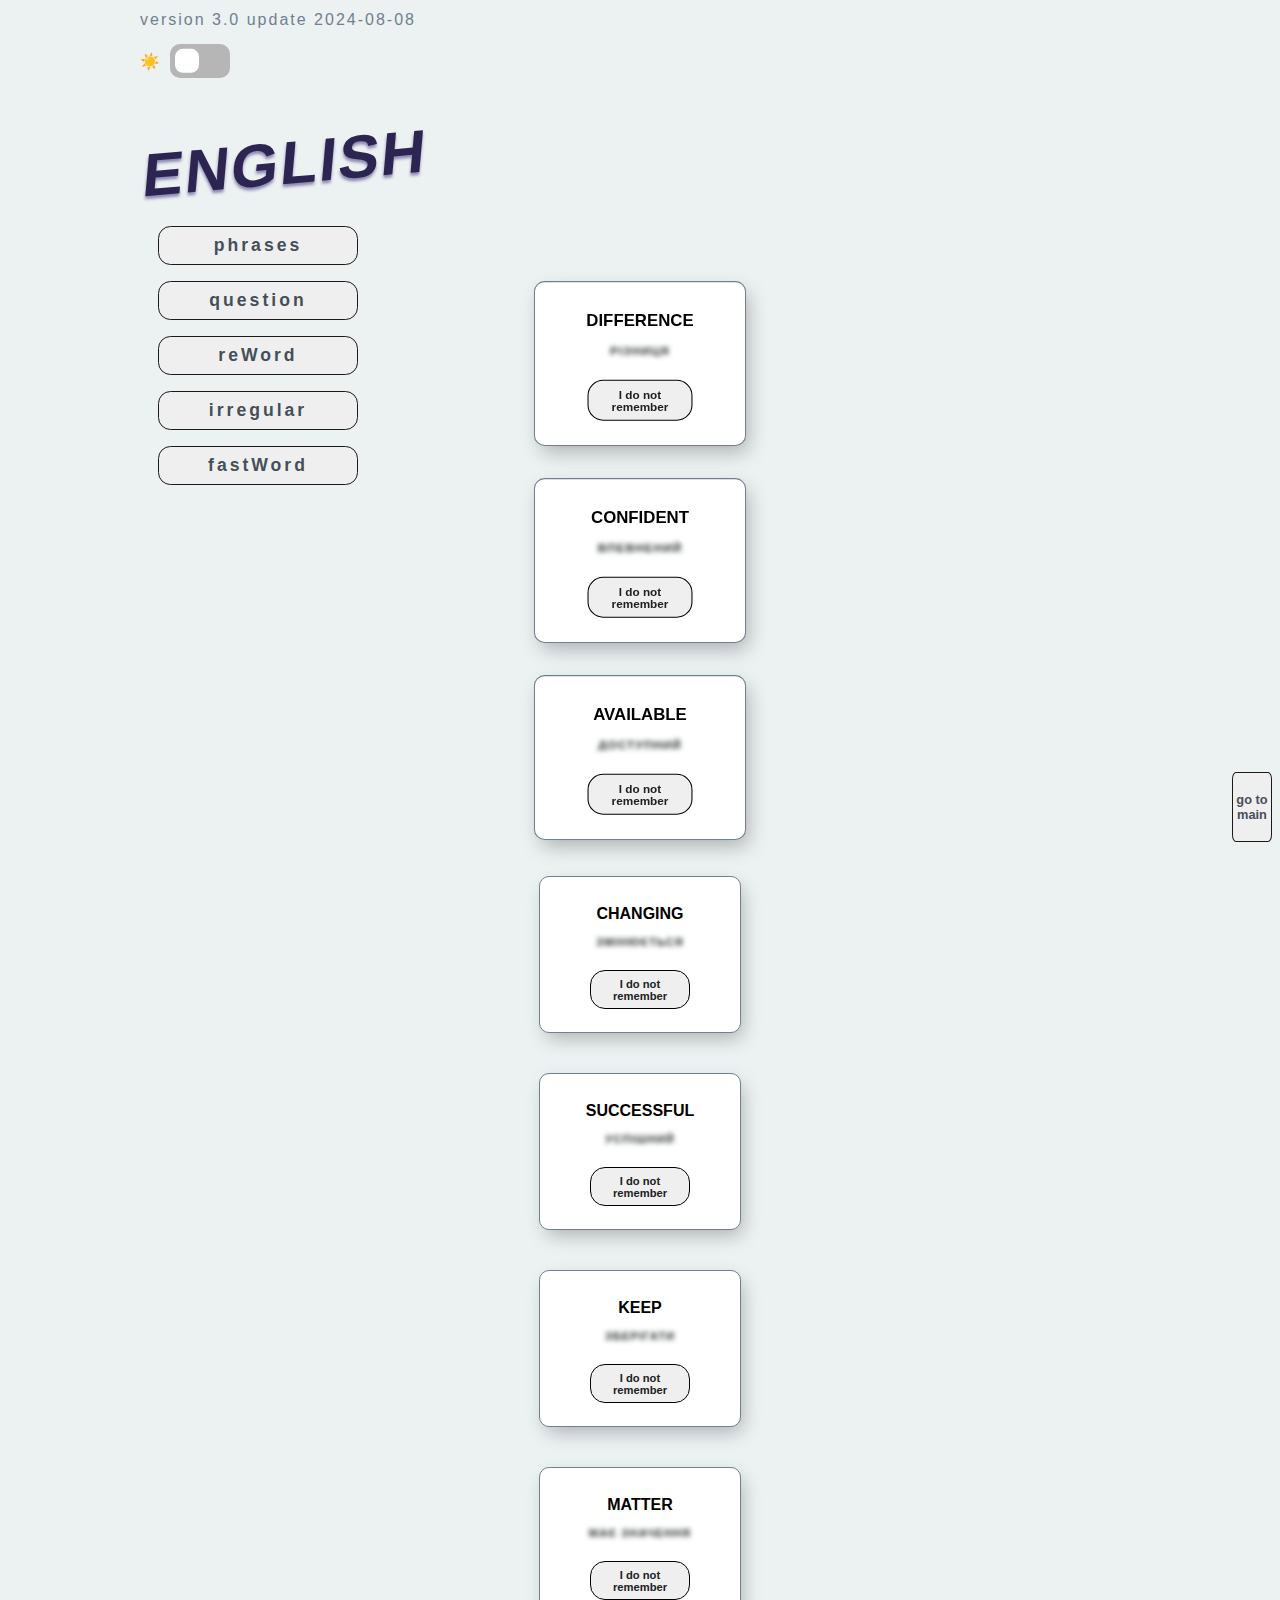
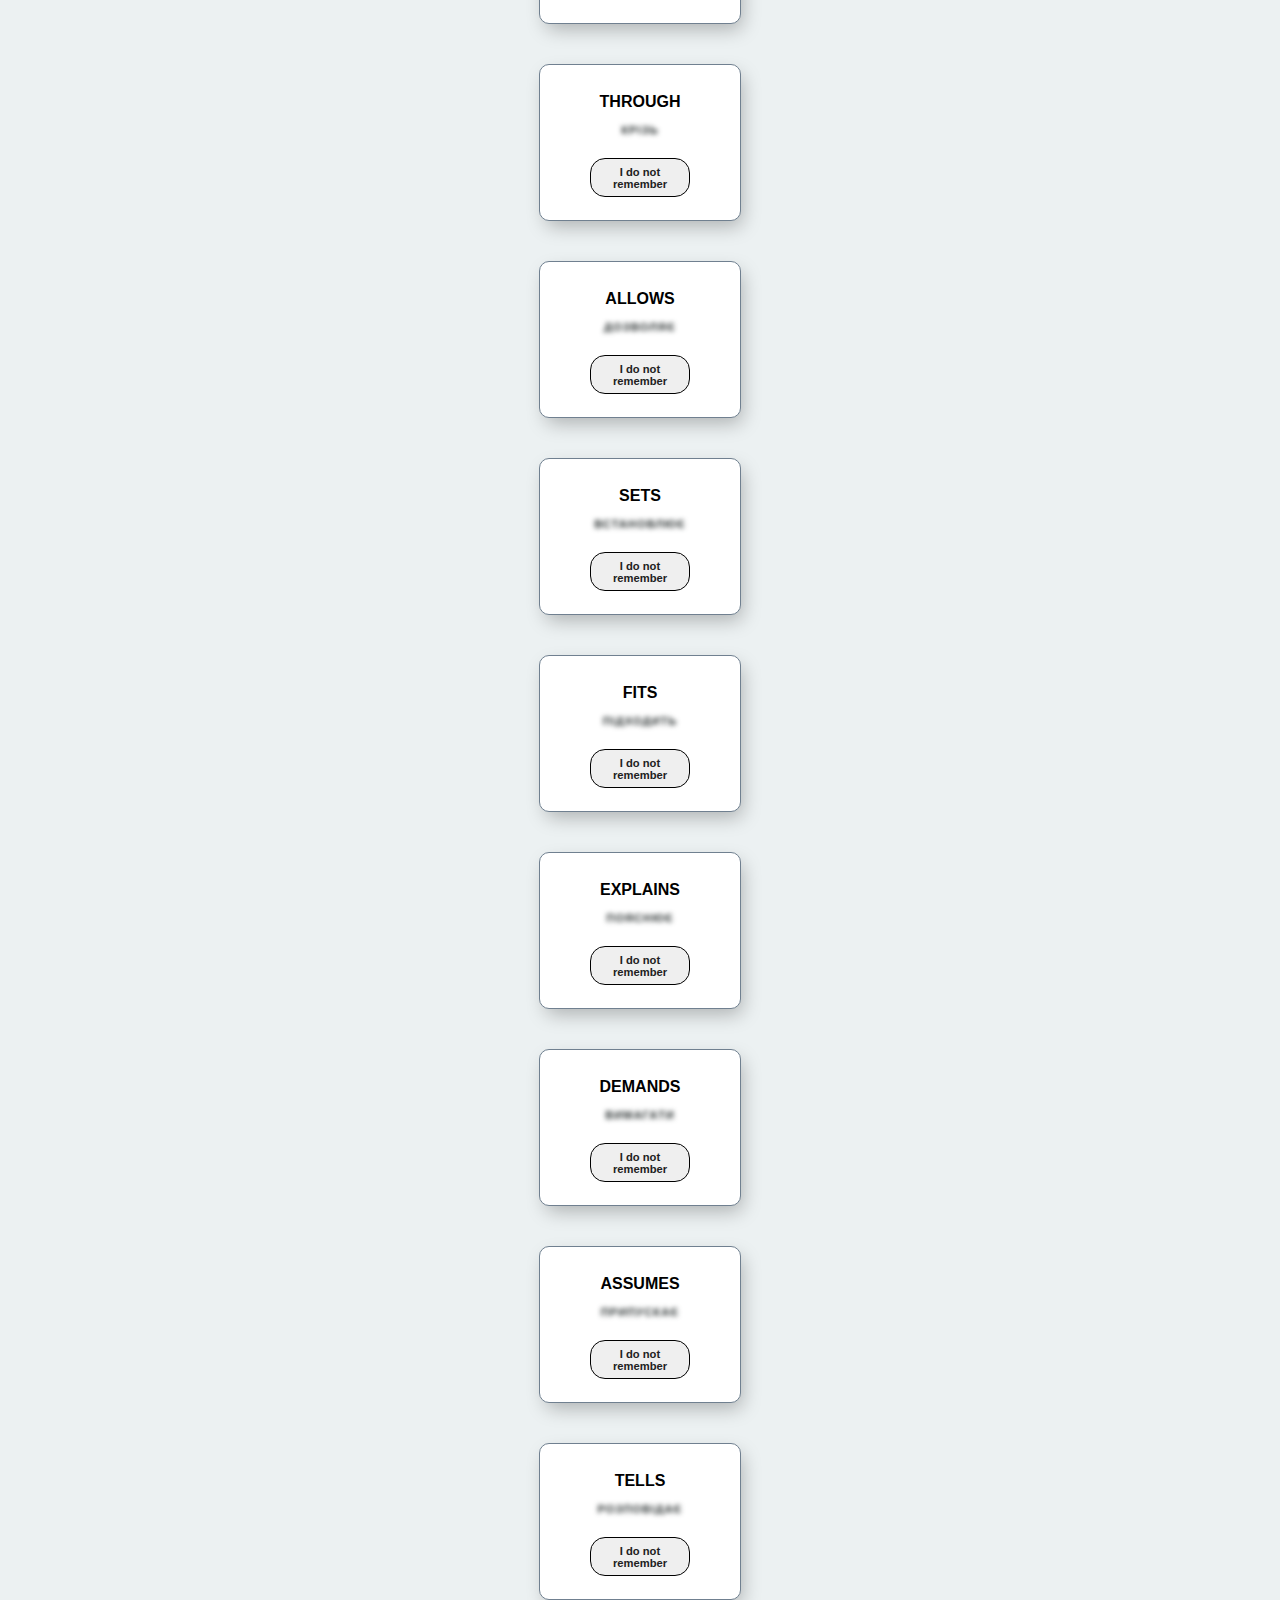
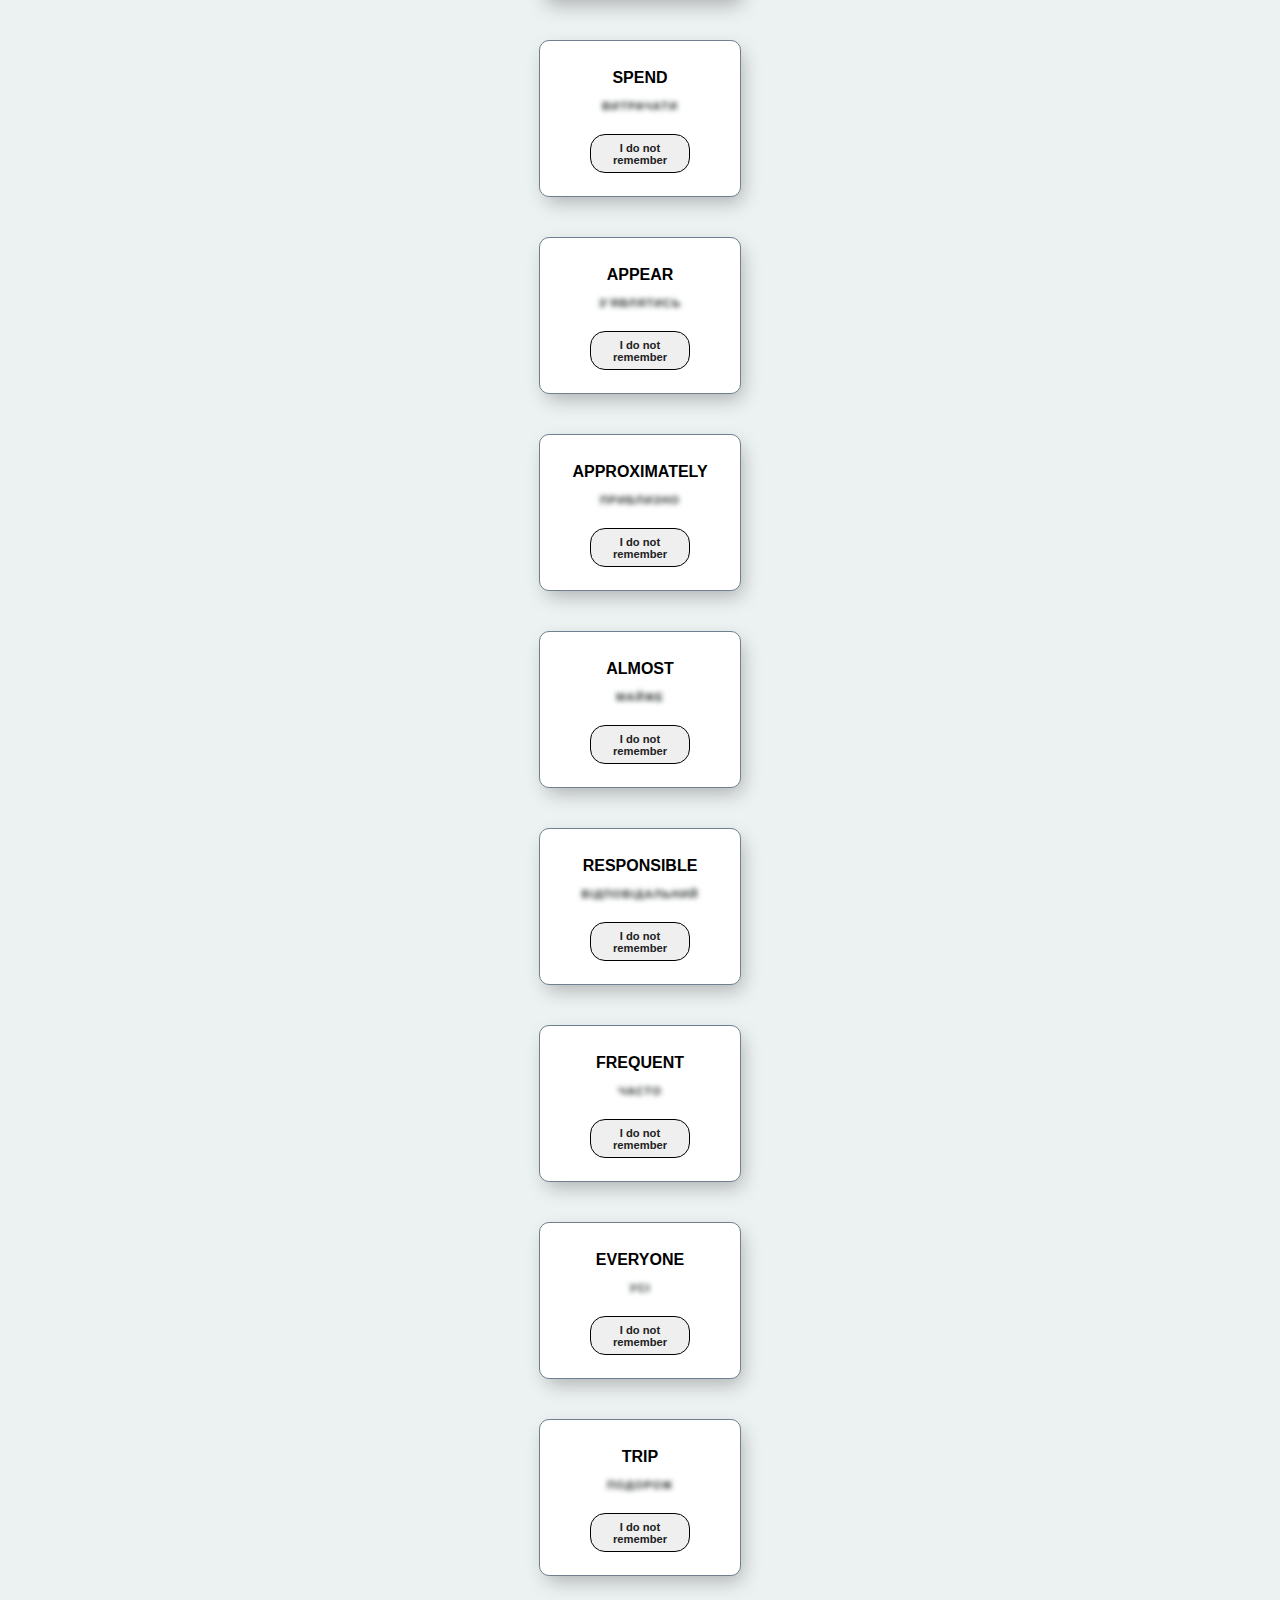
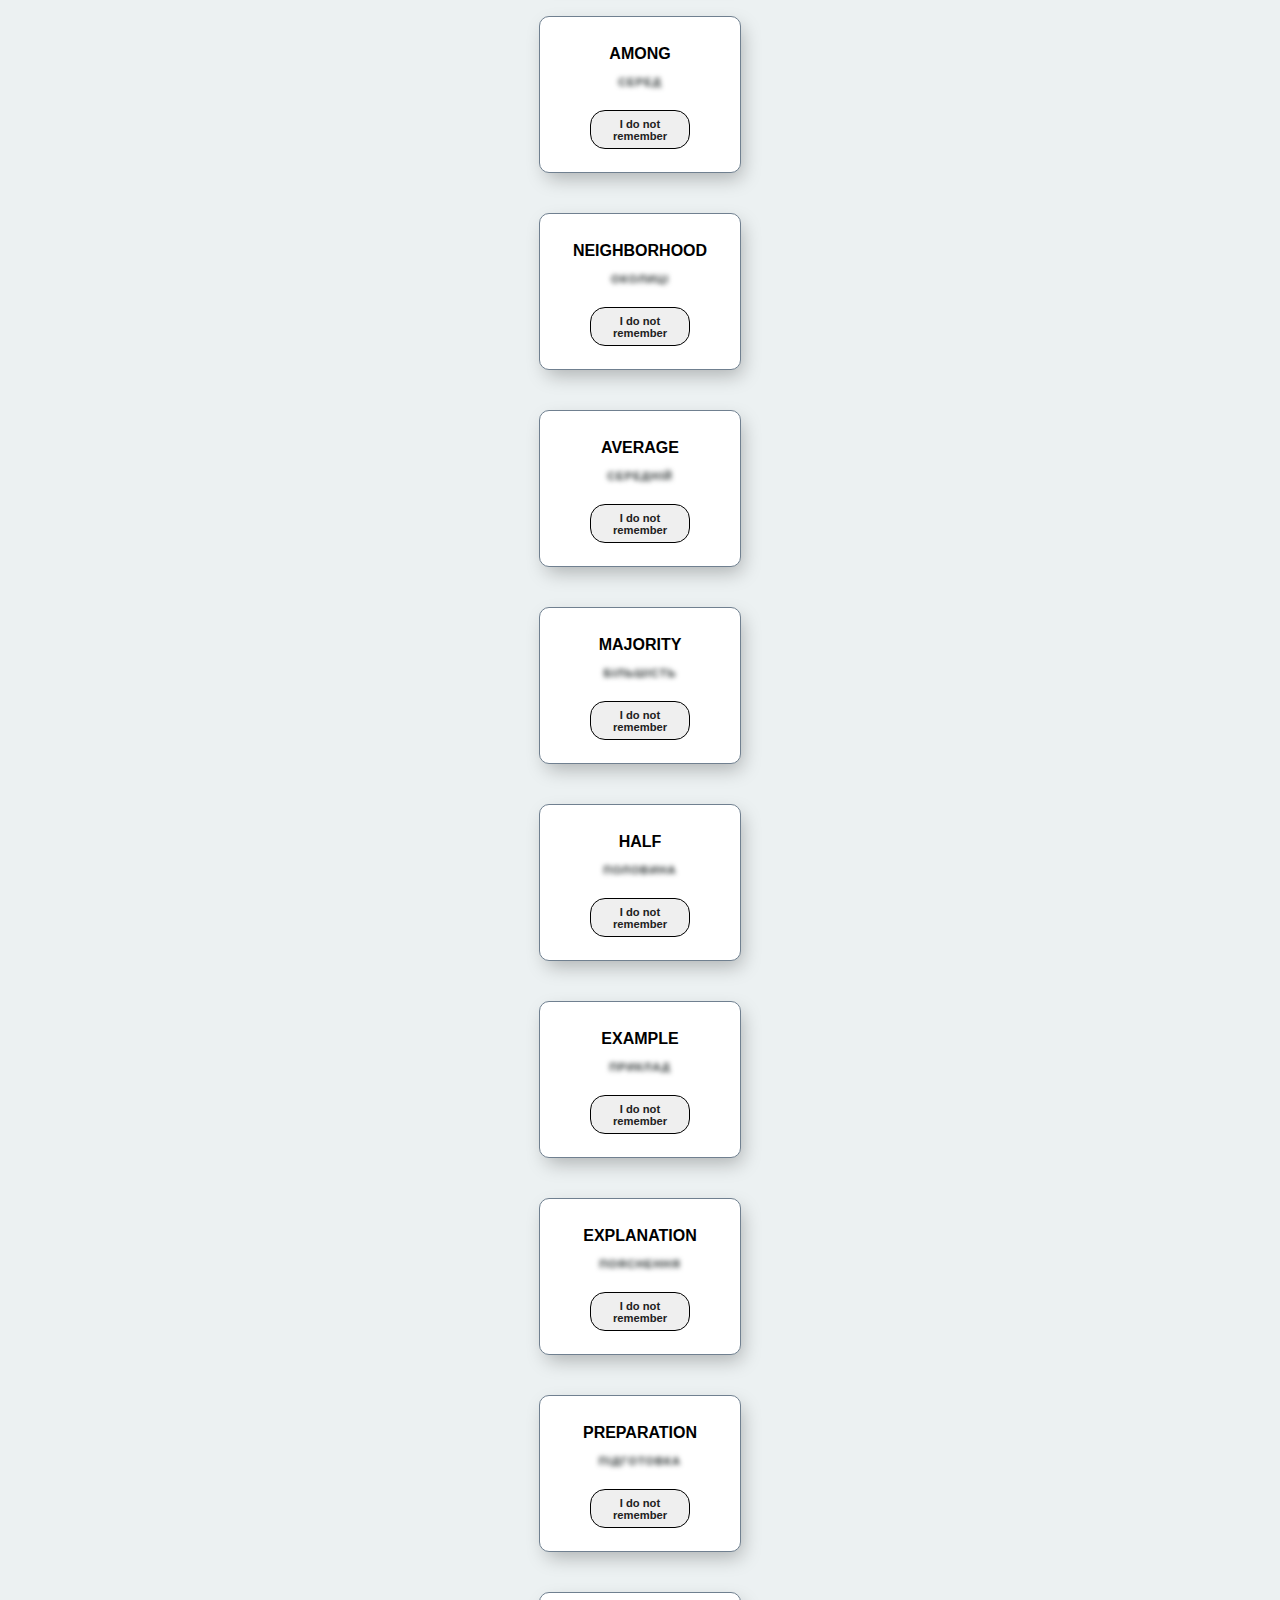
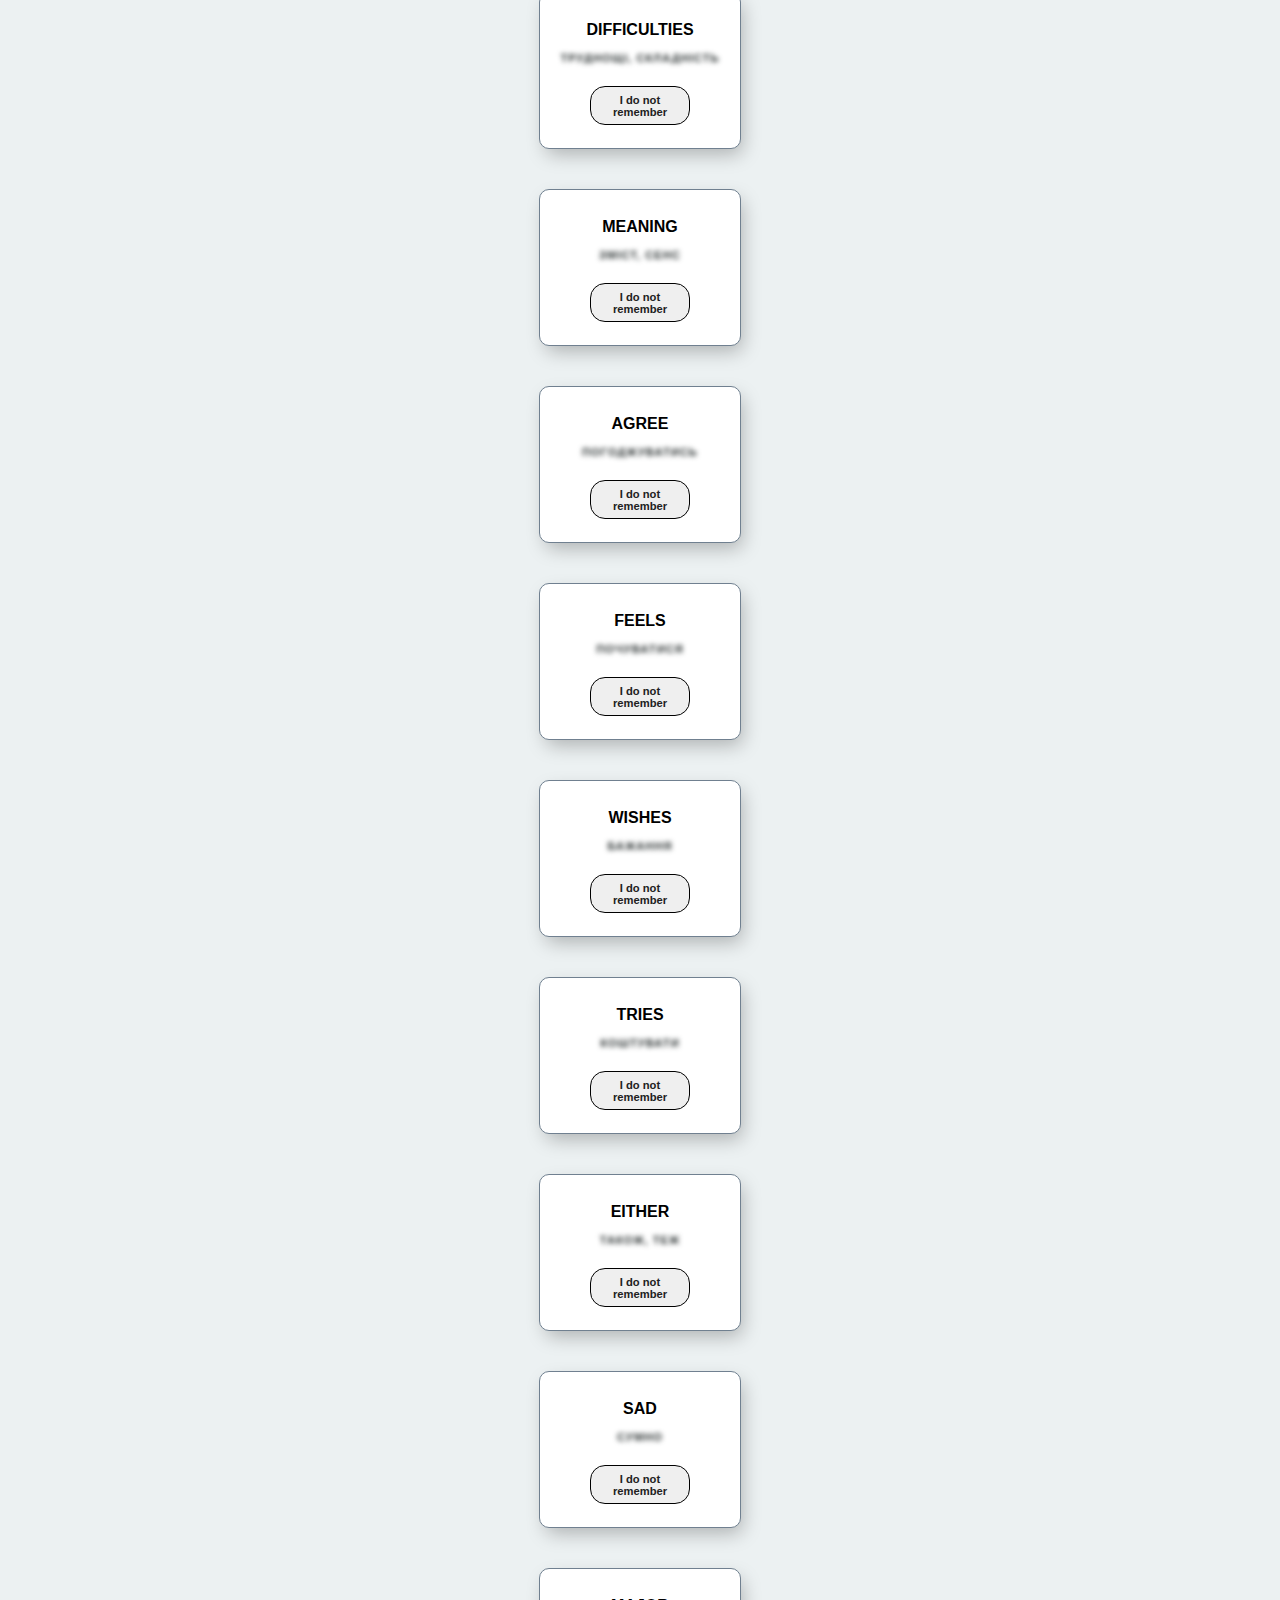
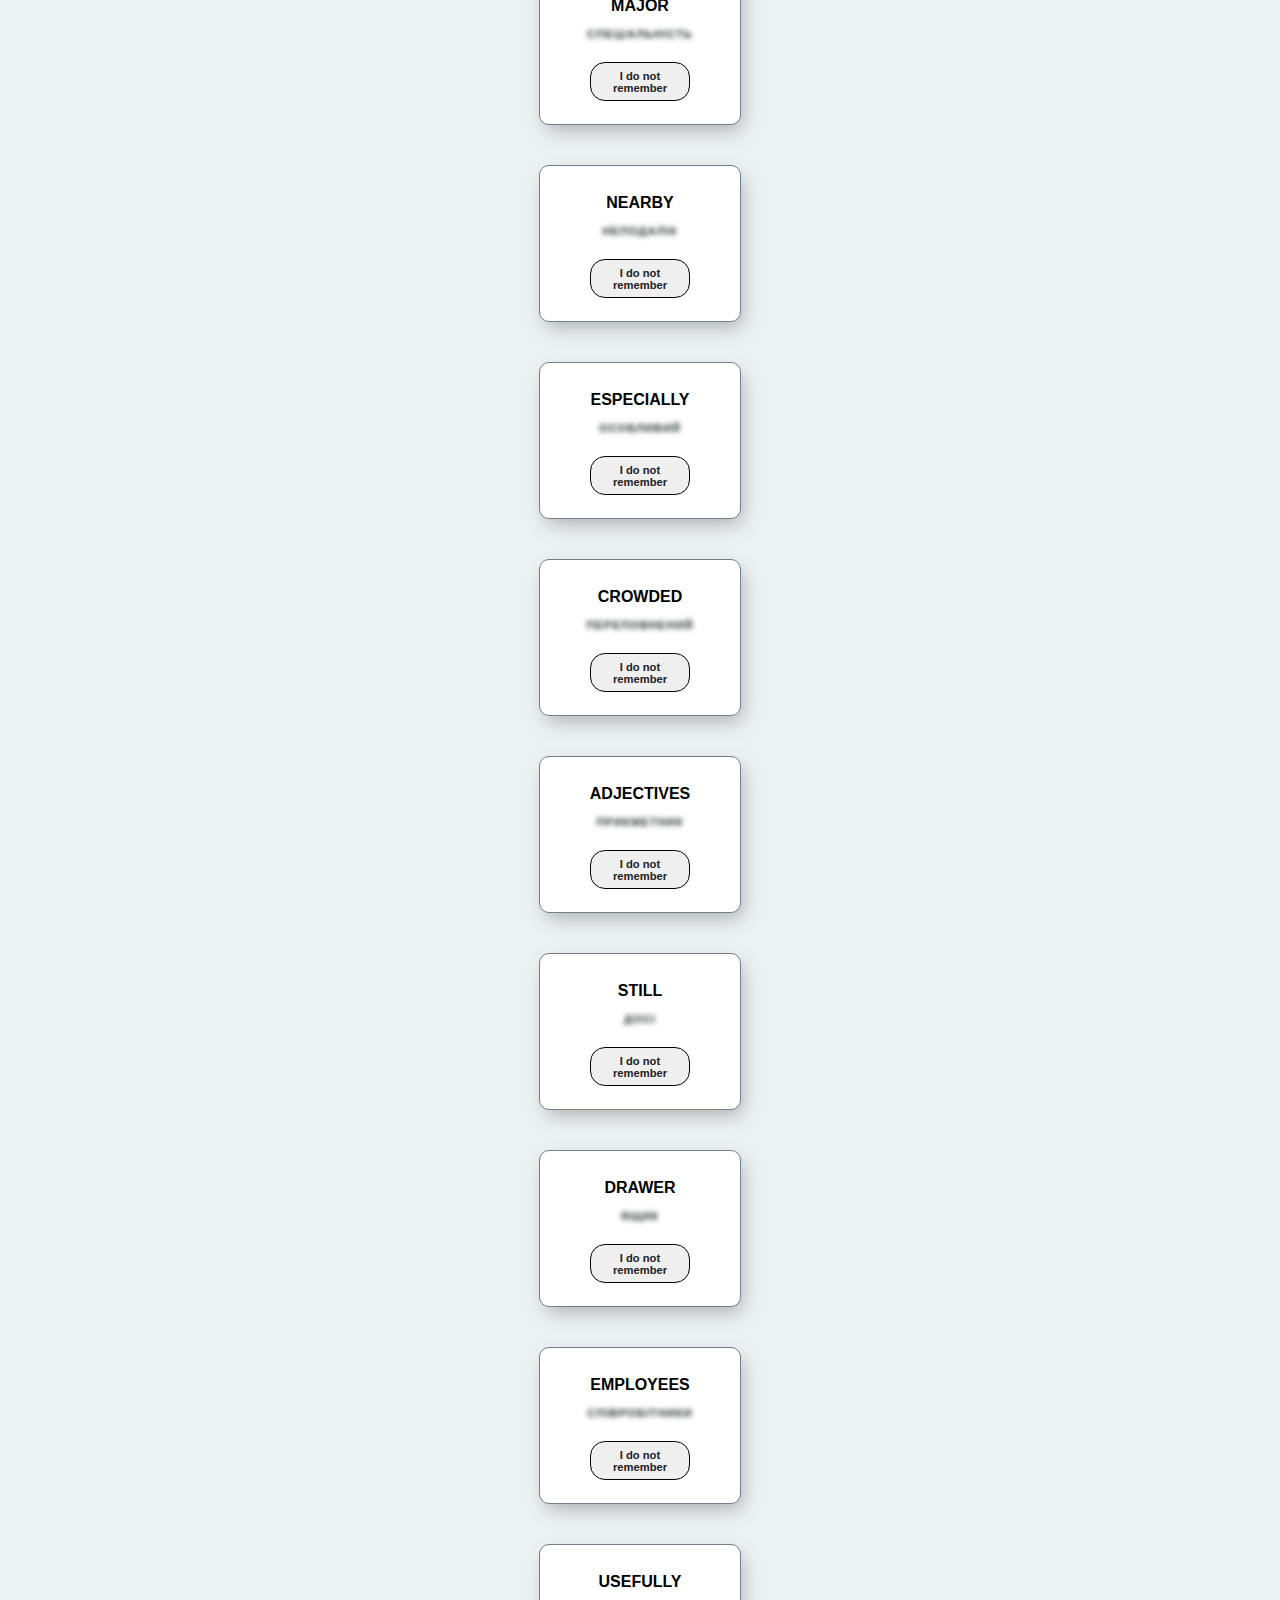
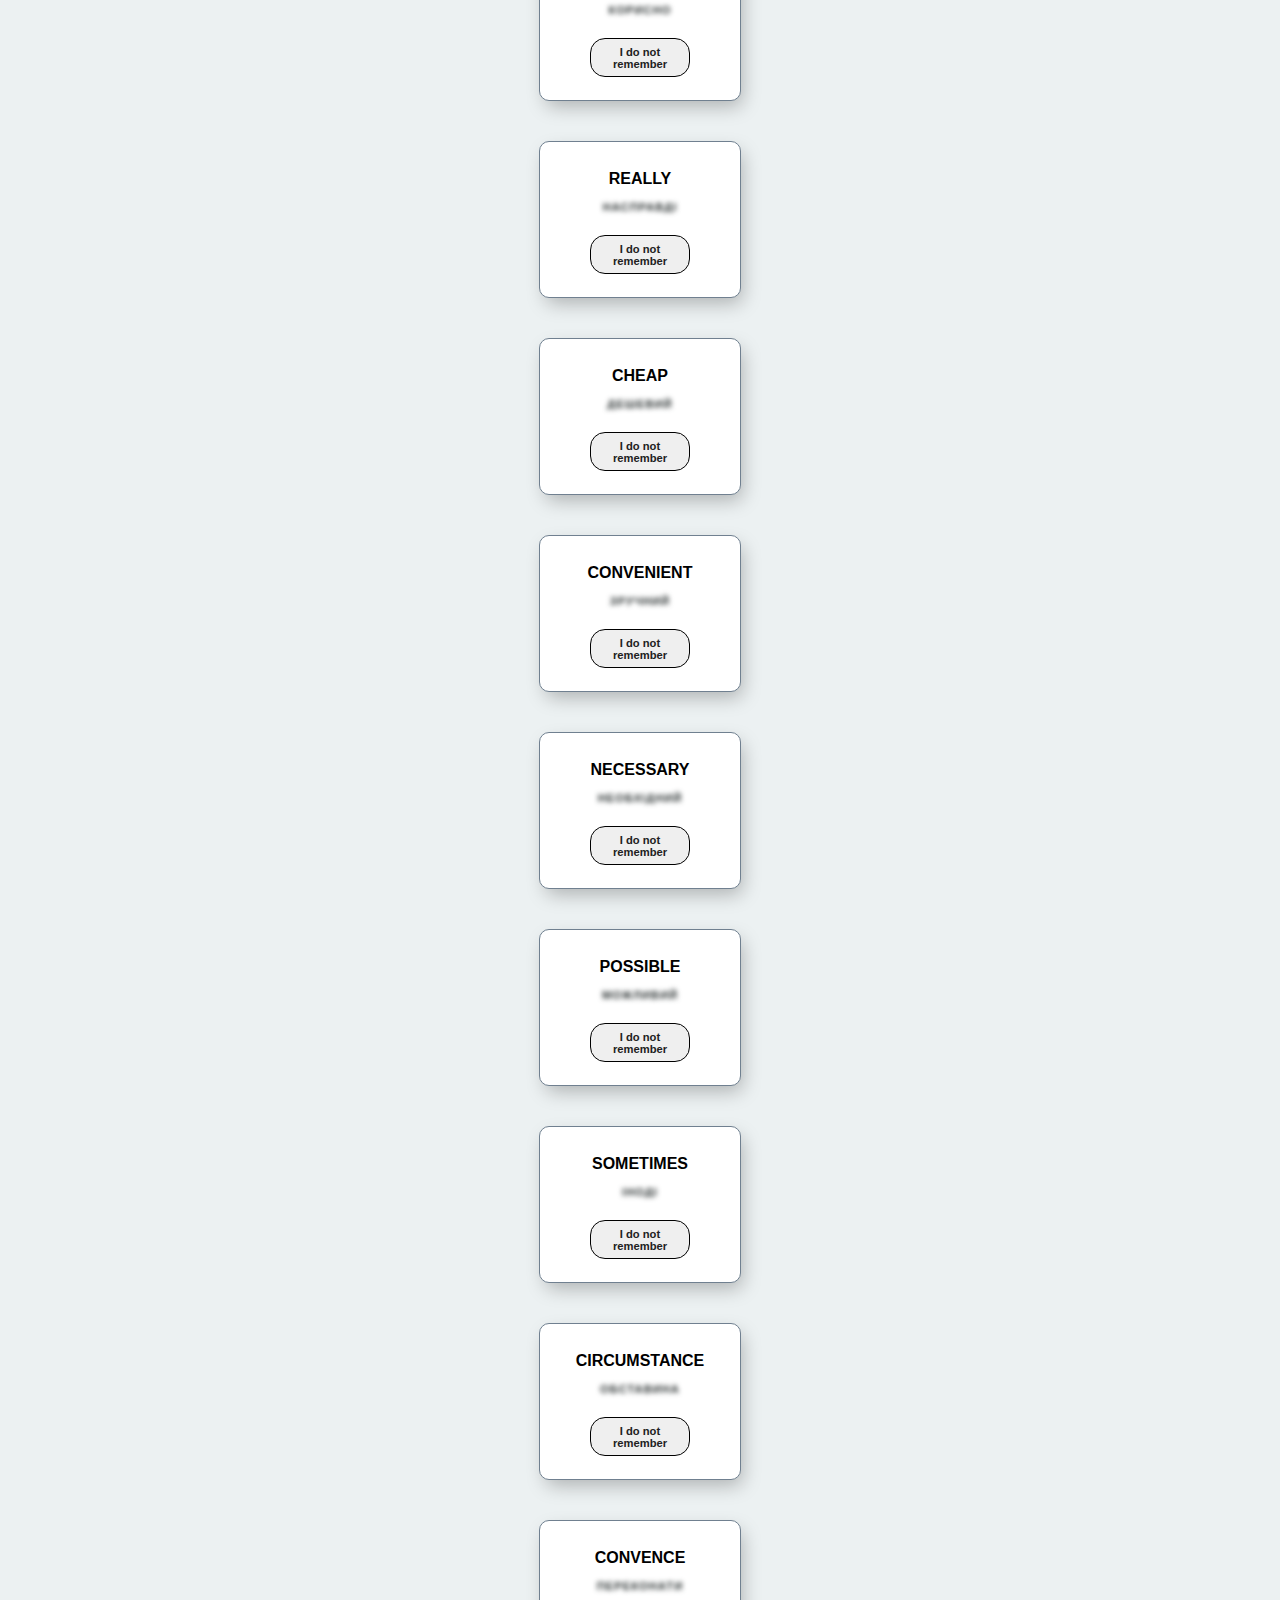
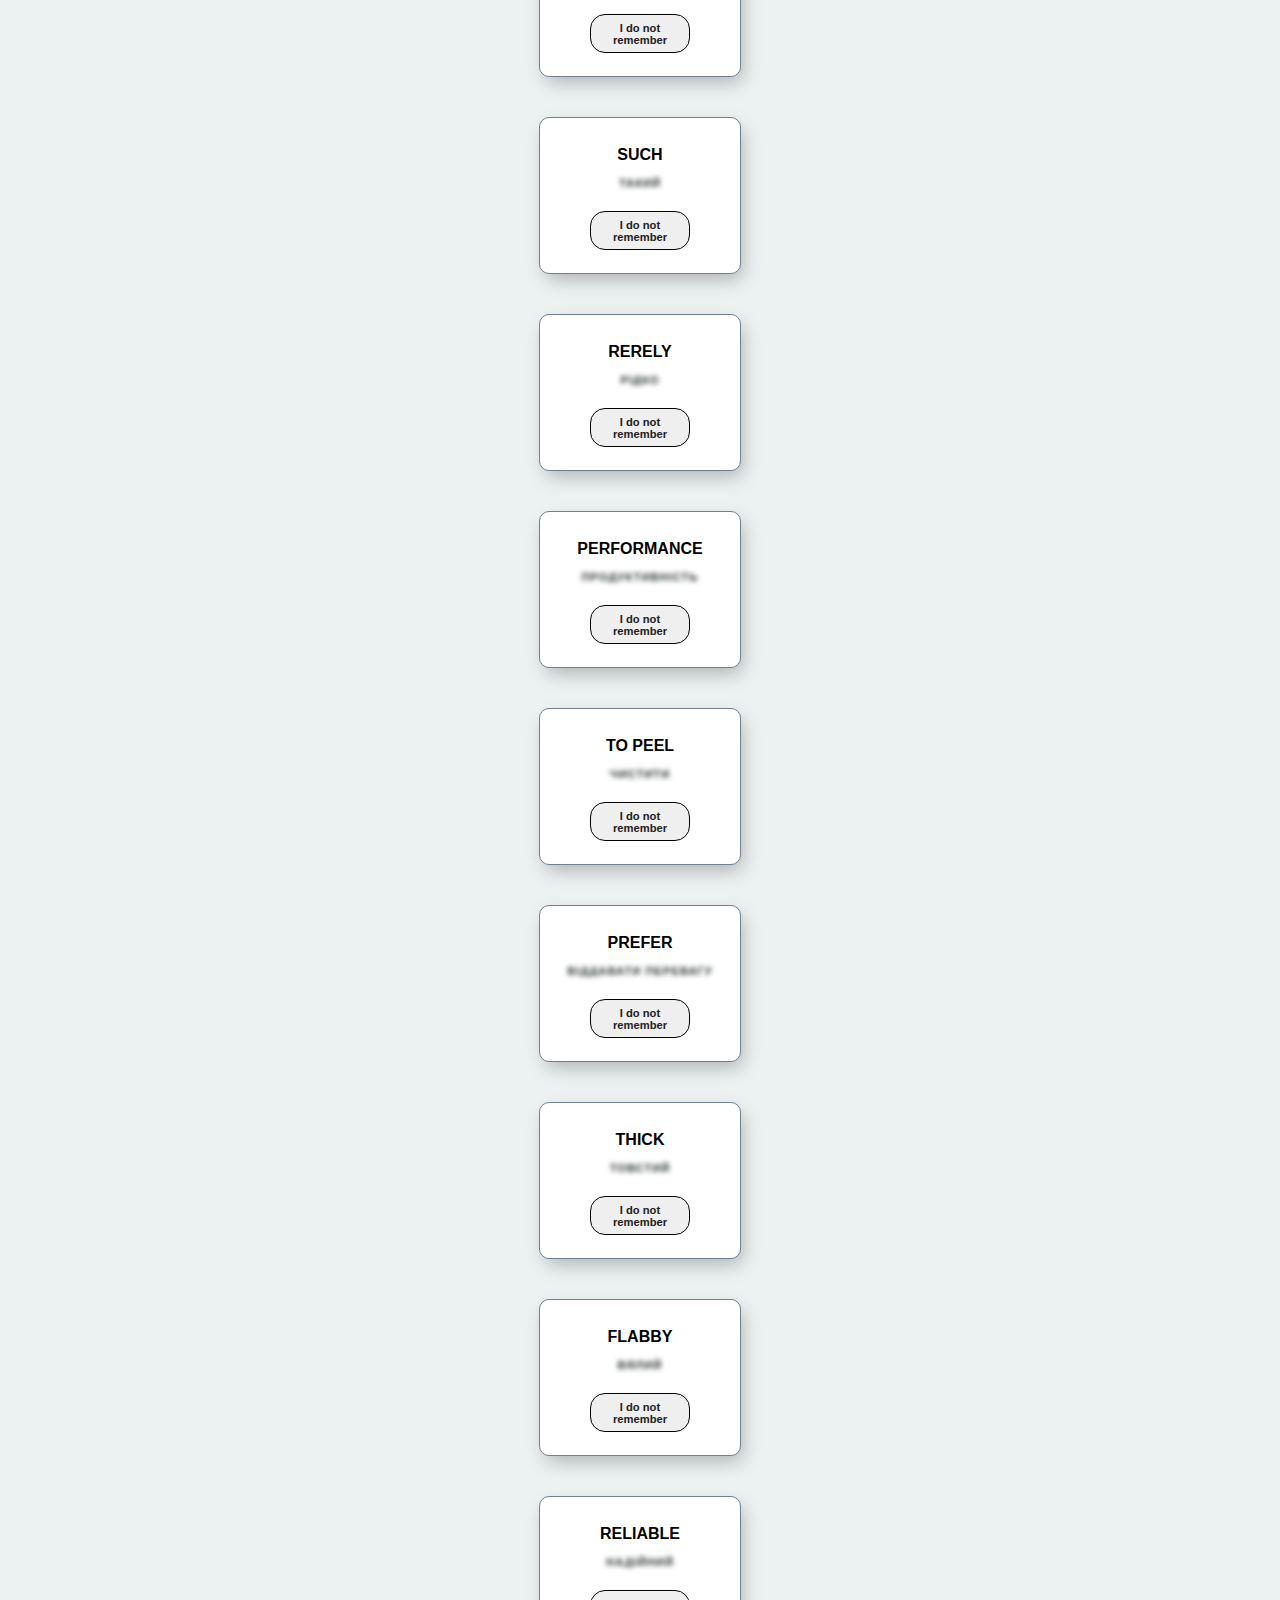
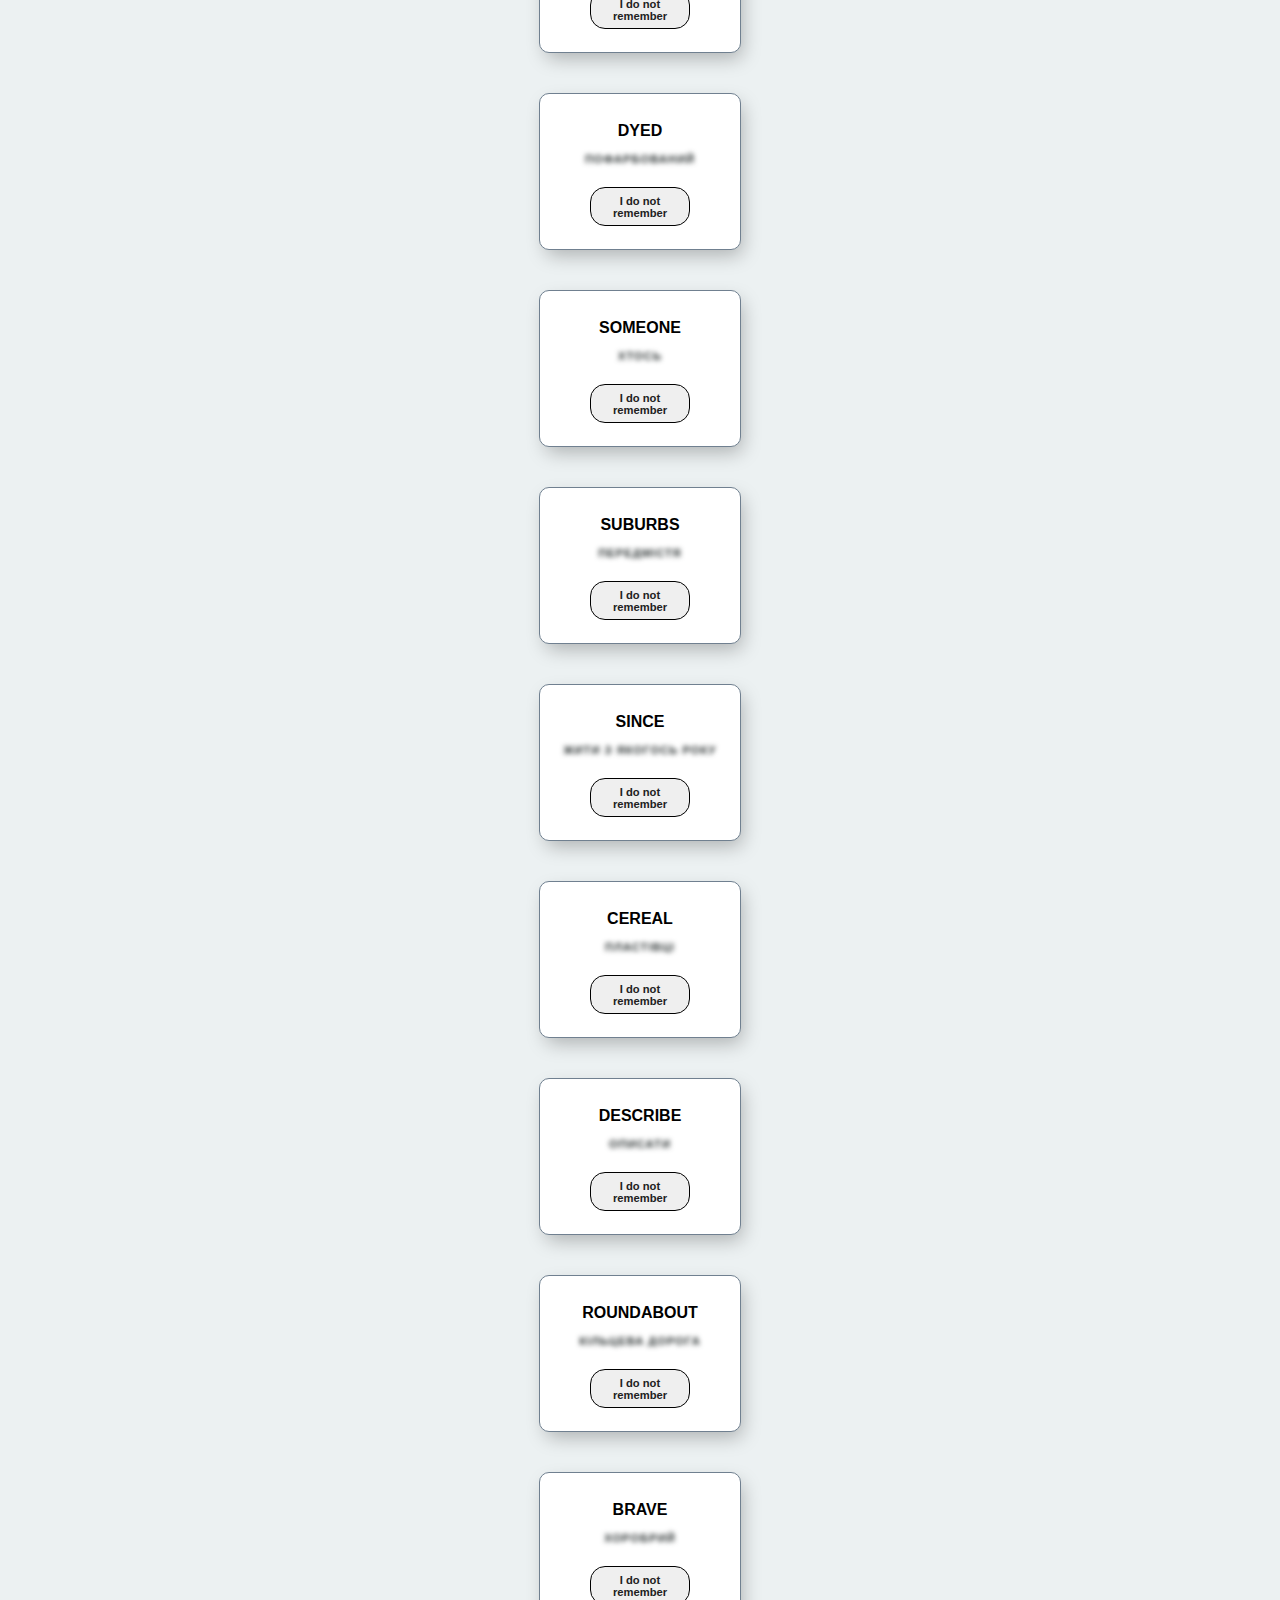
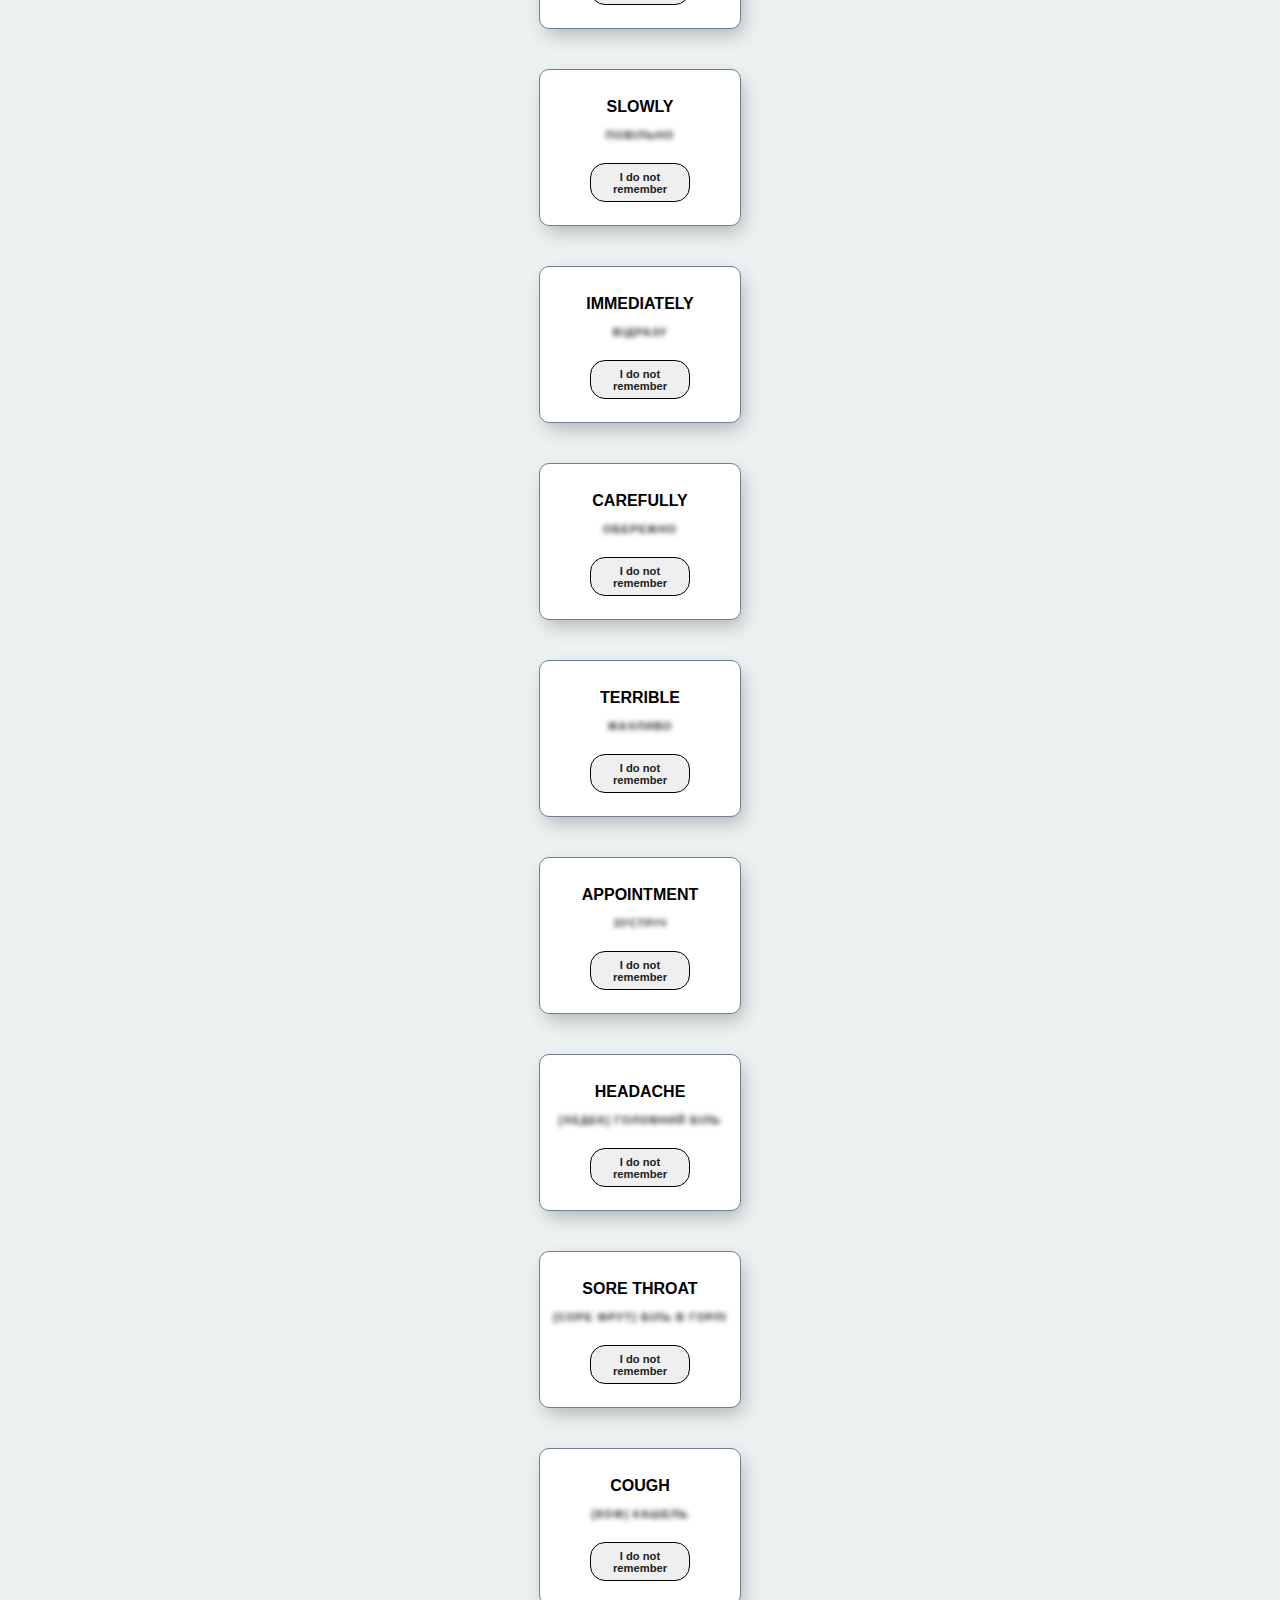
==== commit 31bb89dd: "first" ====
--- a/index.html
+++ b/index.html
@@ -9,10 +9,18 @@
     <link rel="stylesheet" href="style.css" />
   </head>
   <body>
-    <section id="main">
-    <div class="wrap containerMain">
-      <span>version 2.4 update 2024-08-05</span>
-      <br>
+    <section id="main" class="light-theme">
+      <div class="wrap containerMain">
+        <span>version 3.0 update 2024-08-08</span>
+        <br>
+        <div class="theme-switch-container">
+            <label for="theme-toggle" class="switch-label">☀️</label>
+            <label class="switch">
+                <input type="checkbox" id="theme-toggle">
+                <span class="slider"></span>
+            </label>
+        </div>
+    </div>
       <!-- <span>I fix scrollAnimations</span> -->
     <div  class="boxWords boxWords--move-right">
       <a href="#main-footer" class="tooltip" id="delayedLink">
@@ -308,6 +316,15 @@
 
   </body>
   <script type="module" src="./main.js"></script>
+
+  <script> 
+  function toggleTheme(){
+    const section = document.section;
+    section.classList.toggle('dark-theme');
+    section.classList.toggle('light-theme');
+  }
+</script>
+
 </html>
 
 
--- a/style.css
+++ b/style.css
@@ -9,7 +9,7 @@
 body {
   font-family: Roobert, -apple-system, BlinkMacSystemFont, "Segoe UI", Helvetica,
     Arial, sans-serif, "Apple Color Emoji", "Segoe UI Emoji", "Segoe UI Symbol";
-  background-color: aliceblue;
+    transition: background-color 0.5s, color 0.5s;
 }
 section {
   max-width: 1000px;
@@ -18,7 +18,98 @@
   display: flex;
   flex-direction: column;
   align-items: flex-start;
-  background-color: white;
+}
+
+body.light-theme {
+  background-color: rgb(236, 241, 242);
+  color: black;
+}
+
+body.dark-theme {
+  background-color: rgb(67, 75, 76);
+}
+
+a {
+  text-decoration: none;
+  color: #2c2451;
+  transition: color 0.5s;
+  font-size: 1.3rem;
+  letter-spacing: 2px;
+}
+body.light-theme a {
+  color: #2c2451;
+}
+
+body.dark-theme a {
+  color: rgb(61, 206, 255); 
+}
+
+.switch {
+  font-size: 17px;
+  position: relative;
+  display: inline-block;
+  width: 3.5em;
+  height: 2em;
+}
+
+/* Hide default HTML checkbox */
+.switch input {
+  opacity: 0;
+  width: 0;
+  height: 0;
+}
+
+/* The slider */
+.slider {
+  position: absolute;
+  cursor: pointer;
+  top: 0;
+  left: 0;
+  right: 0;
+  bottom: 0;
+  background-color: rgb(182, 182, 182);
+  transition: .4s;
+  border-radius: 10px;
+}
+
+.slider:before {
+  position: absolute;
+  content: "";
+  height: 1.4em;
+  width: 1.4em;
+  border-radius: 8px;
+  left: 0.3em;
+  bottom: 0.3em;
+  transform: rotate(270deg);
+  background-color: rgb(255, 255, 255);
+  transition: .4s;
+}
+
+.switch input:checked + .slider {
+  background-color: #21a7cc;
+}
+
+.switch input:focus + .slider {
+  box-shadow: 0 0 1px #2196F3;
+}
+
+.switch input:checked + .slider:before {
+  transform: translateX(1.5em);
+}
+.theme-switch-container {
+  padding-top: 15px;
+  display: flex;
+  align-items: center;
+}
+
+.switch-label {
+  margin-right: 10px; /* Відступ між текстом і перемикачем */
+  font-size: 16px;
+}
+
+b {
+  font-size: 1.1rem;
+  letter-spacing: 3px;
 }
 .wrap {
   margin-bottom: 20px;
@@ -107,7 +198,6 @@
   margin: 0;
   margin-top: 15px;
   font-size: 1.0rem;
-  /* color:black; */
 }
 p { 
   font-weight: bold;
@@ -125,21 +215,7 @@
   height: 70px;
   box-shadow: none;
 }
-/* .word {
-  font-weight: bold;
-  letter-spacing: 1px;
-  width: 220px;
-} */
-a {
-  text-decoration: none;
-  color: #211d34;
-  font-size: 1.3rem;
-  letter-spacing: 2px;
-}
-b {
-  font-size: 1.1rem;
-  letter-spacing: 3px;
-}
+
 
 button {
   border: 0.125em solid #1a1a1a;
@@ -196,6 +272,7 @@
   border: 1px solid slategray;
   border-radius: 10px;
   padding: 15px;
+  background-color: white;
 }
 
 .boxPhrases {
@@ -213,6 +290,7 @@
   border: 1px solid slategray;
   border-radius: 10px;
   padding: 15px;
+  background-color: white;
 }
 
 .boxWords {
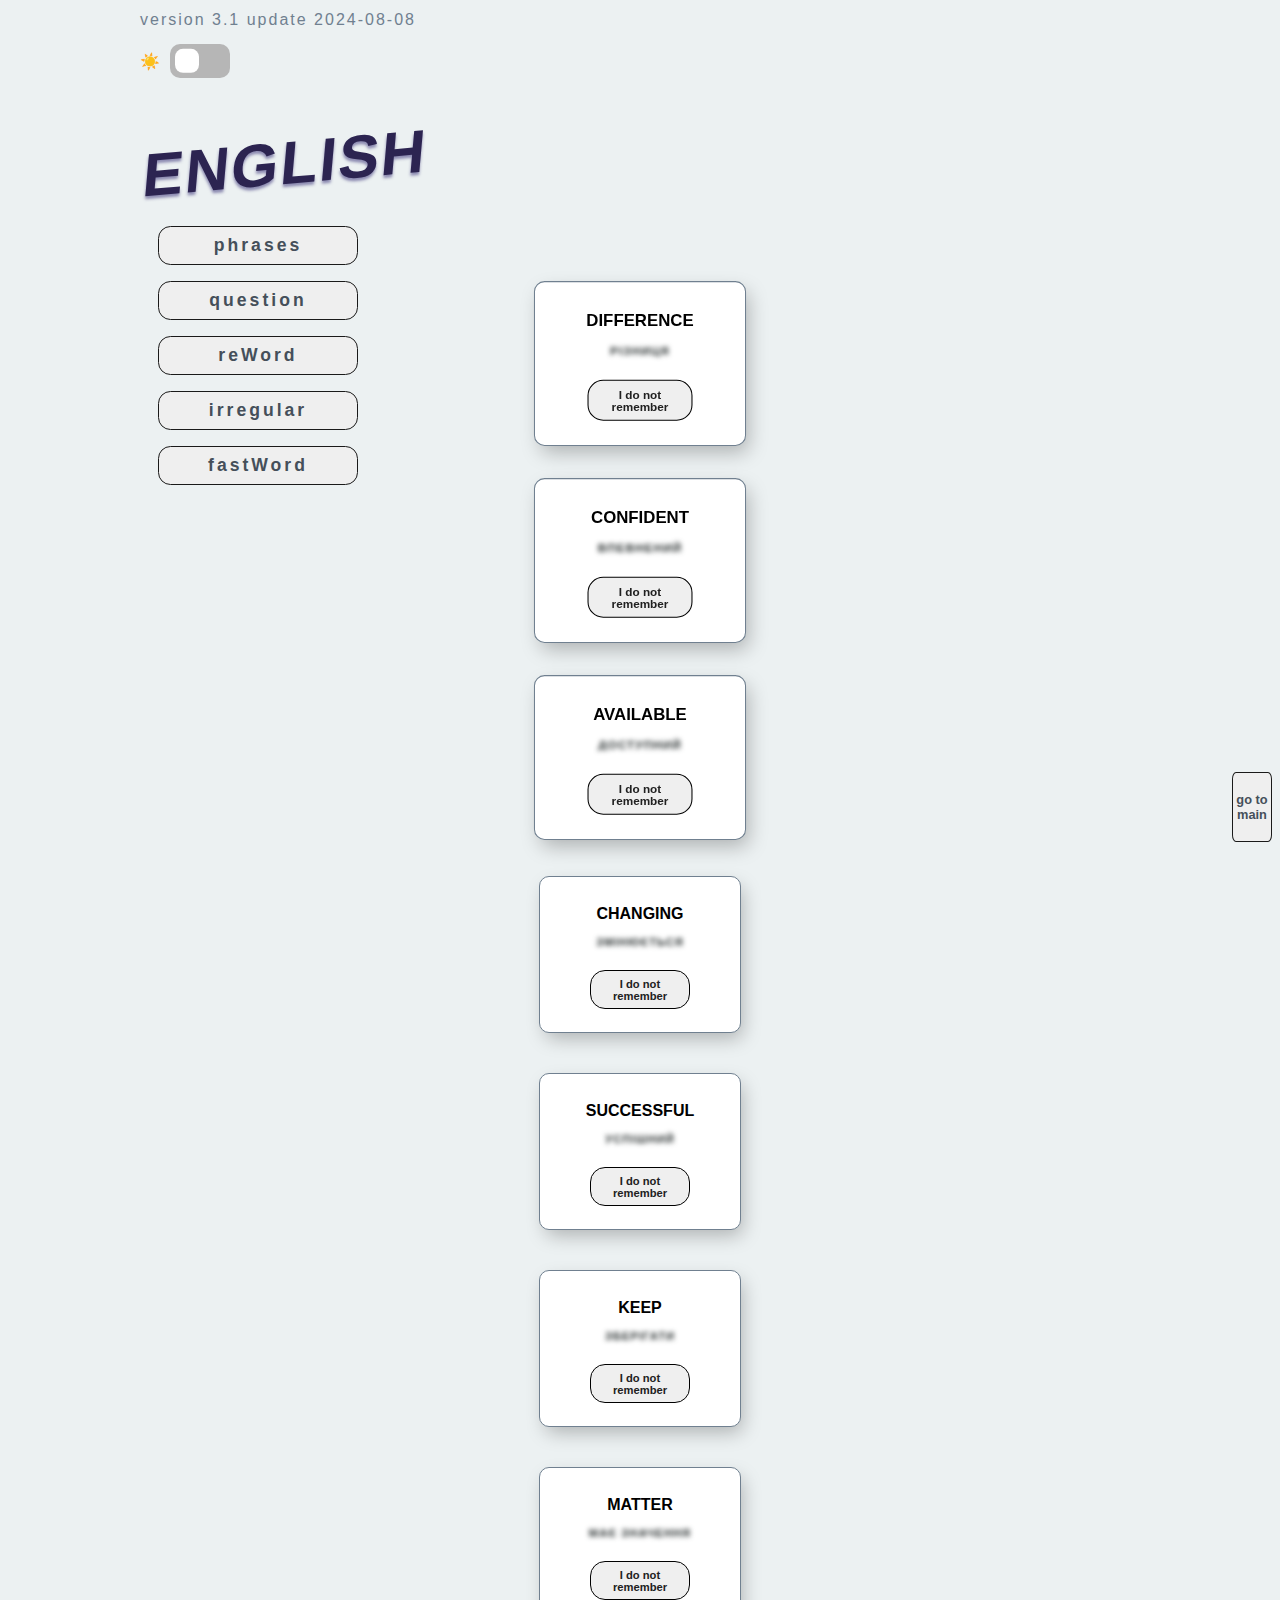
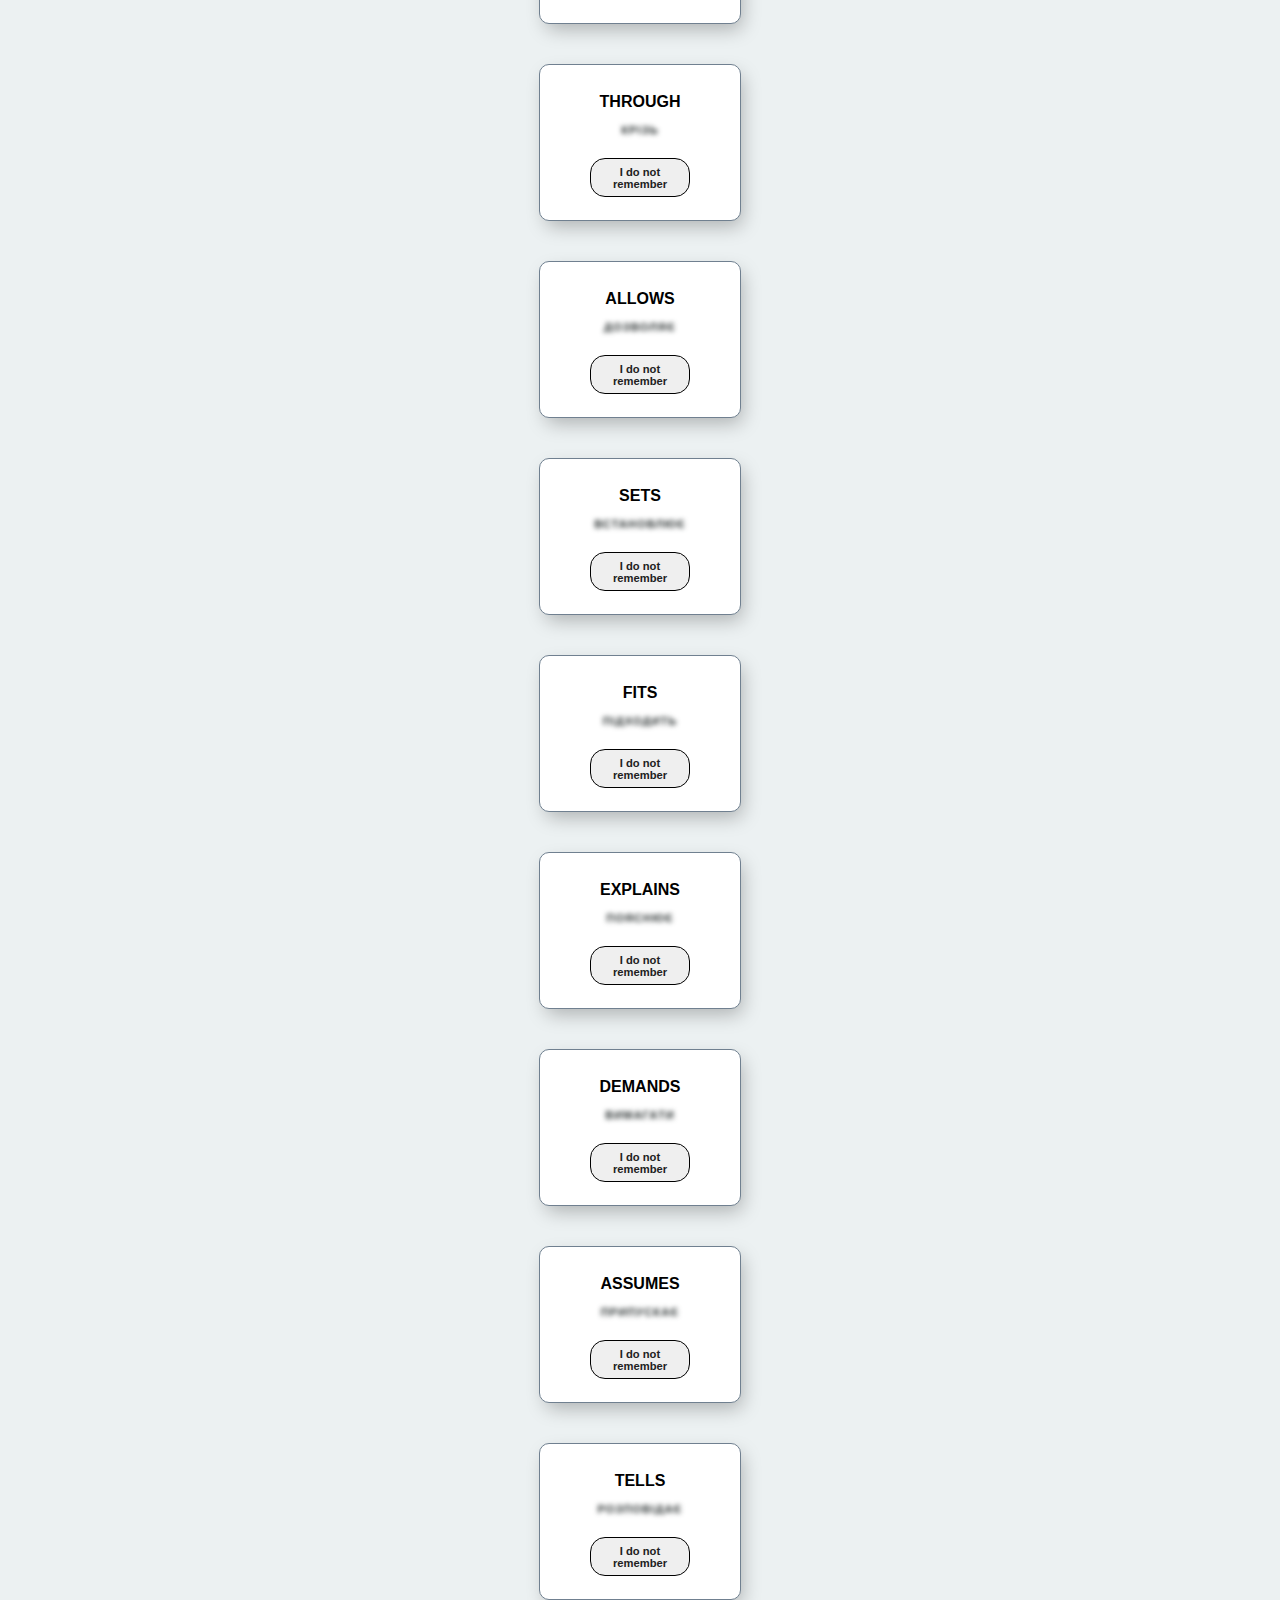
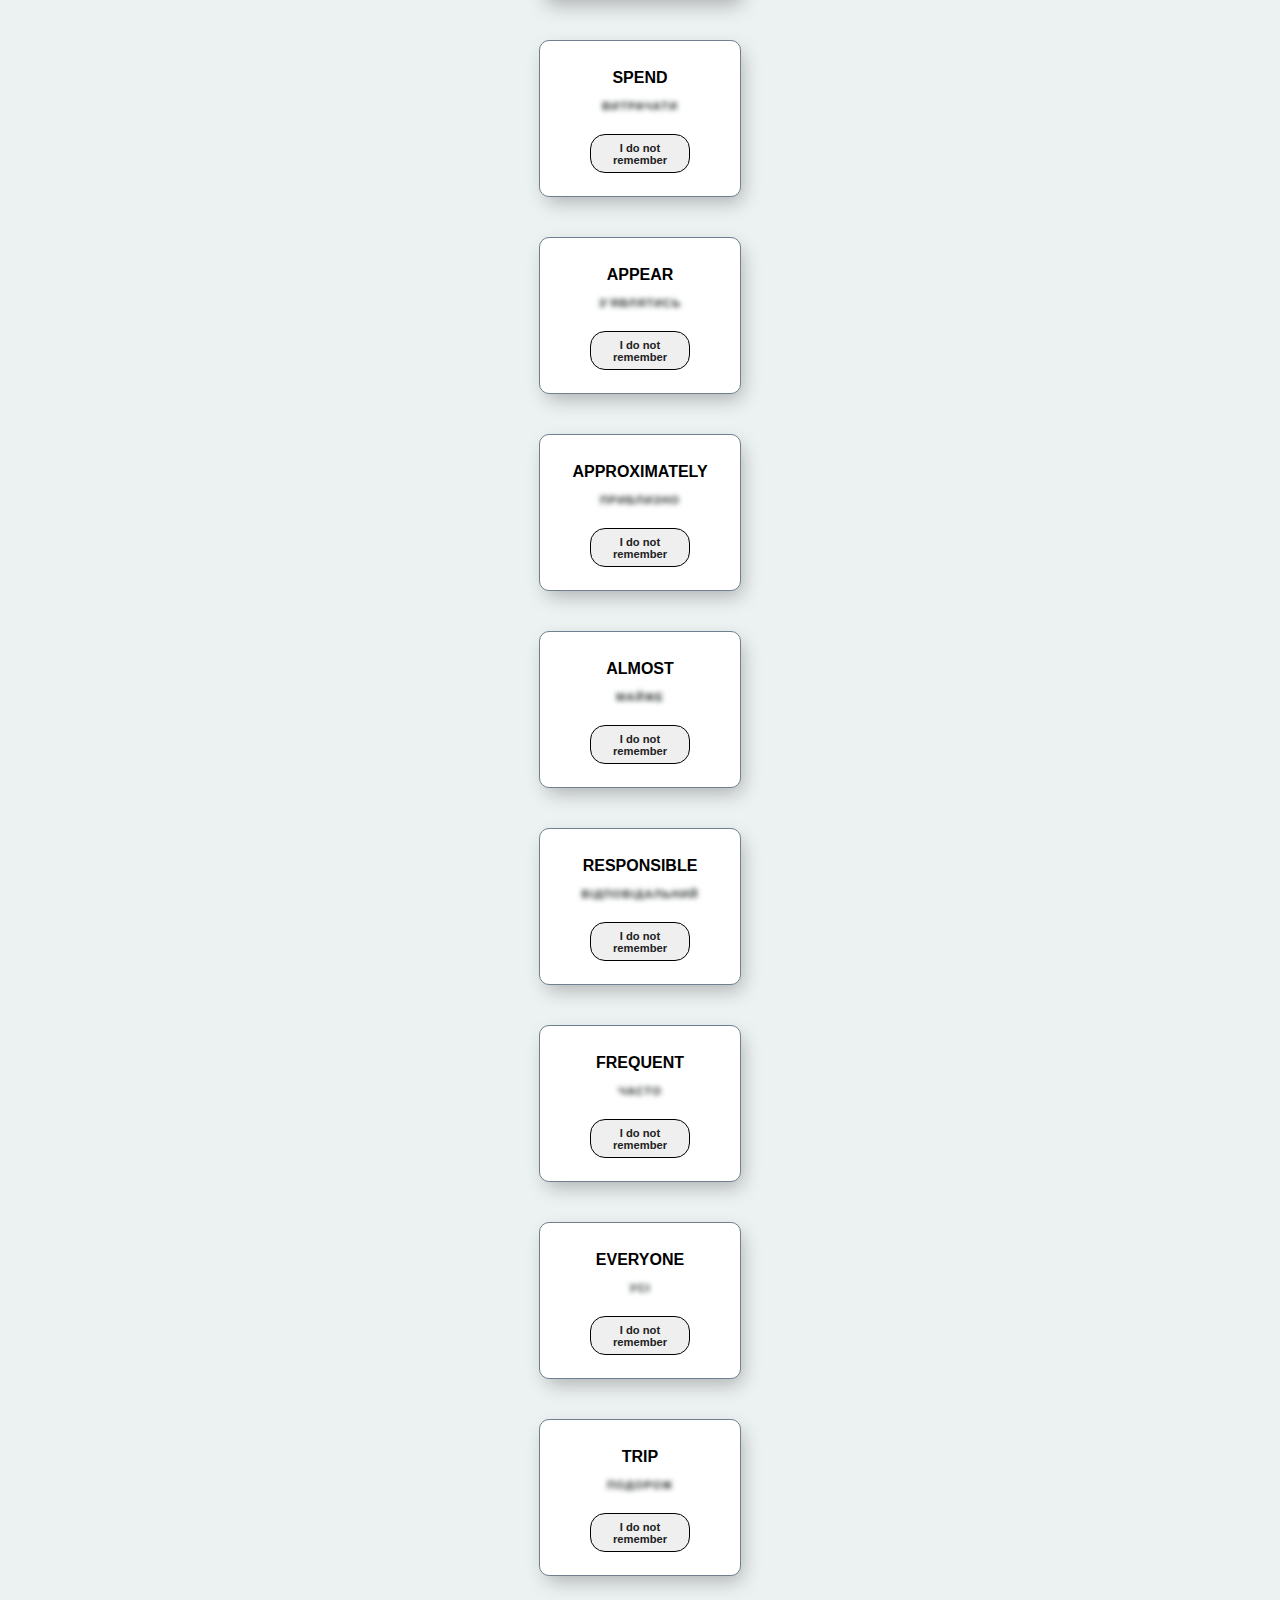
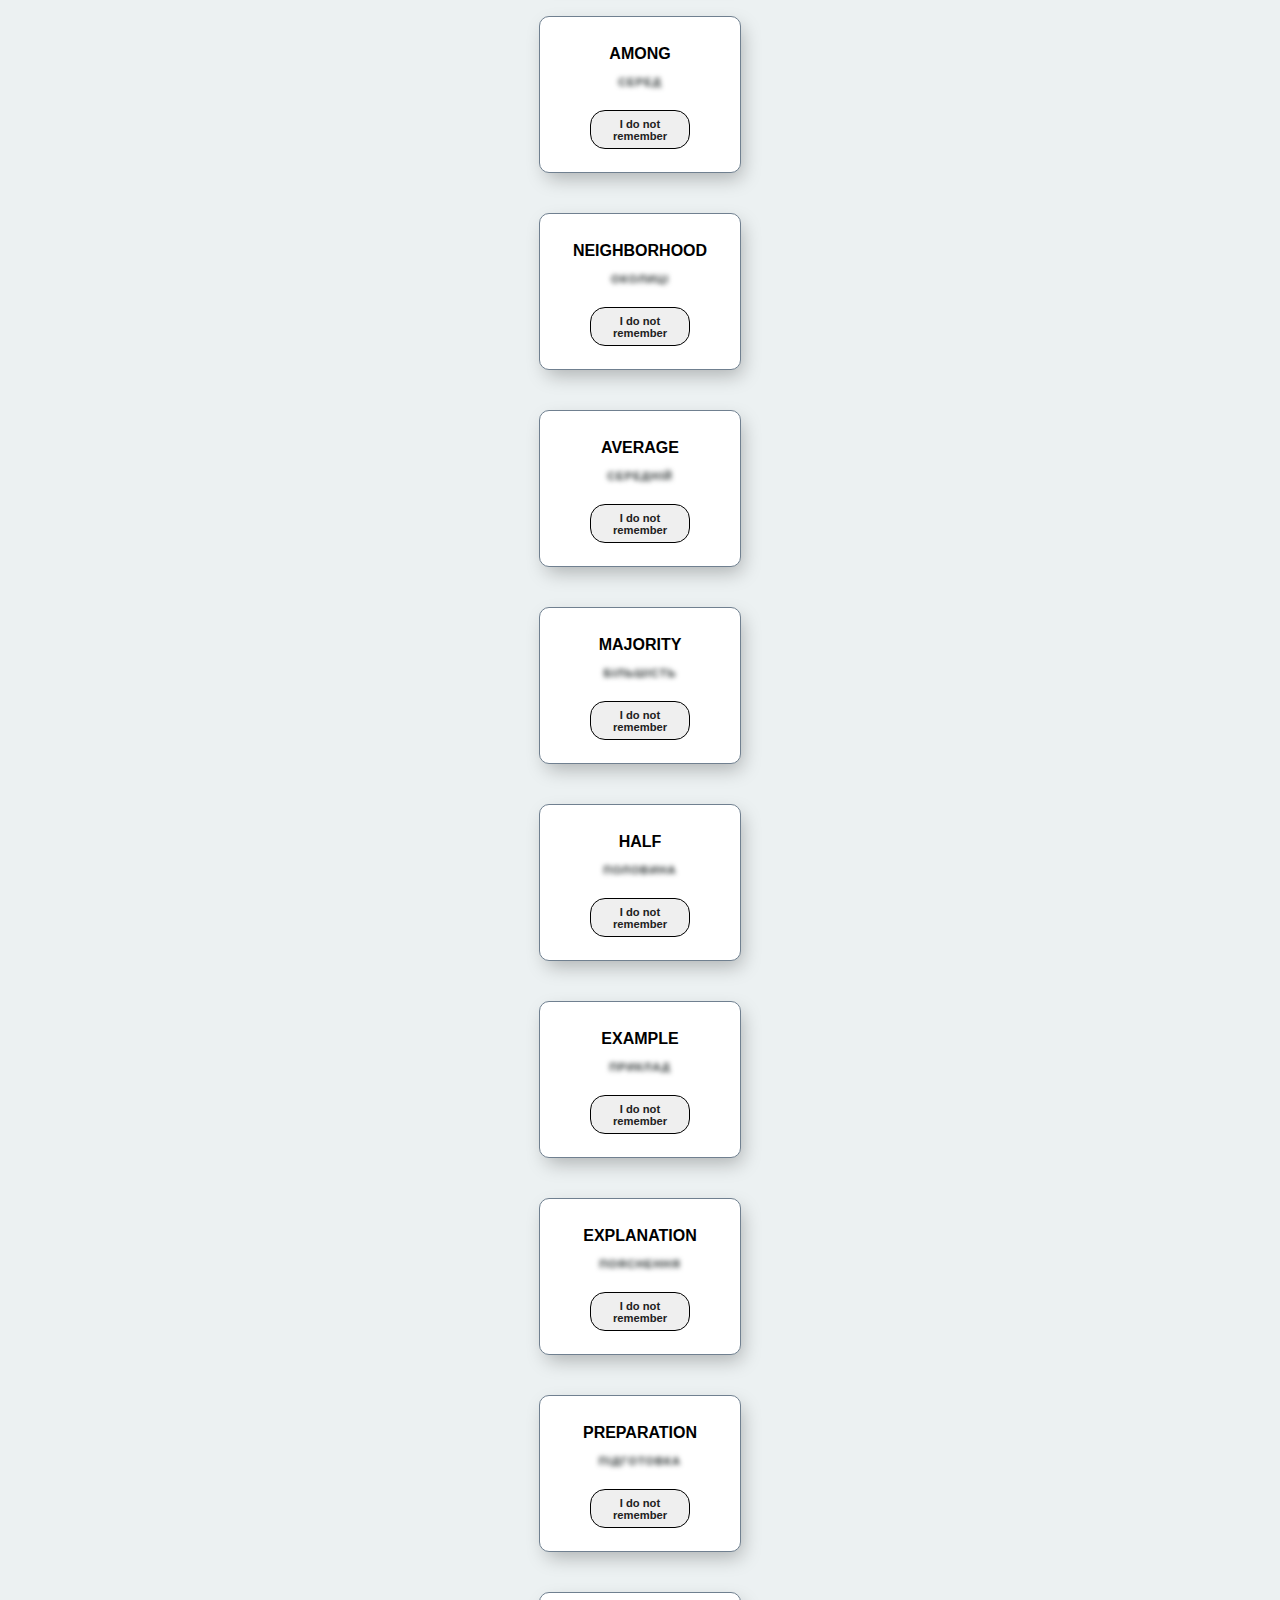
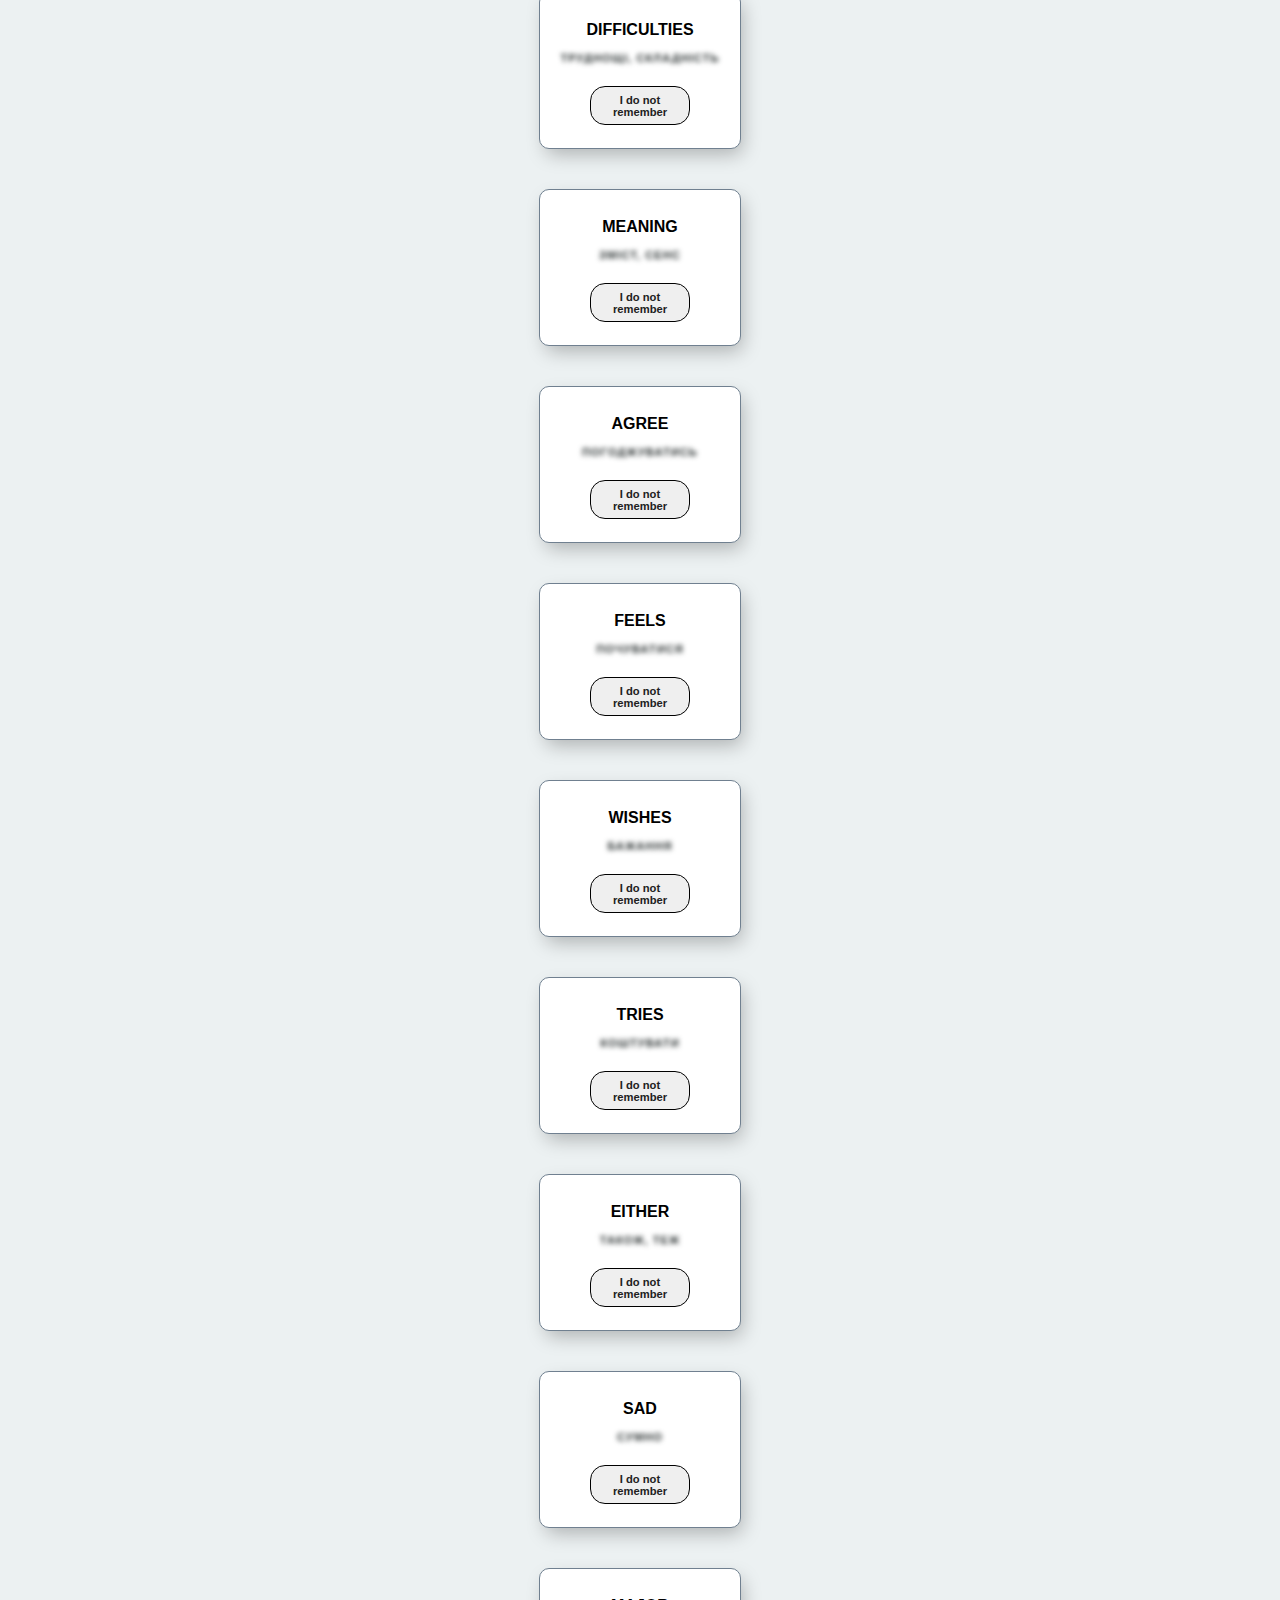
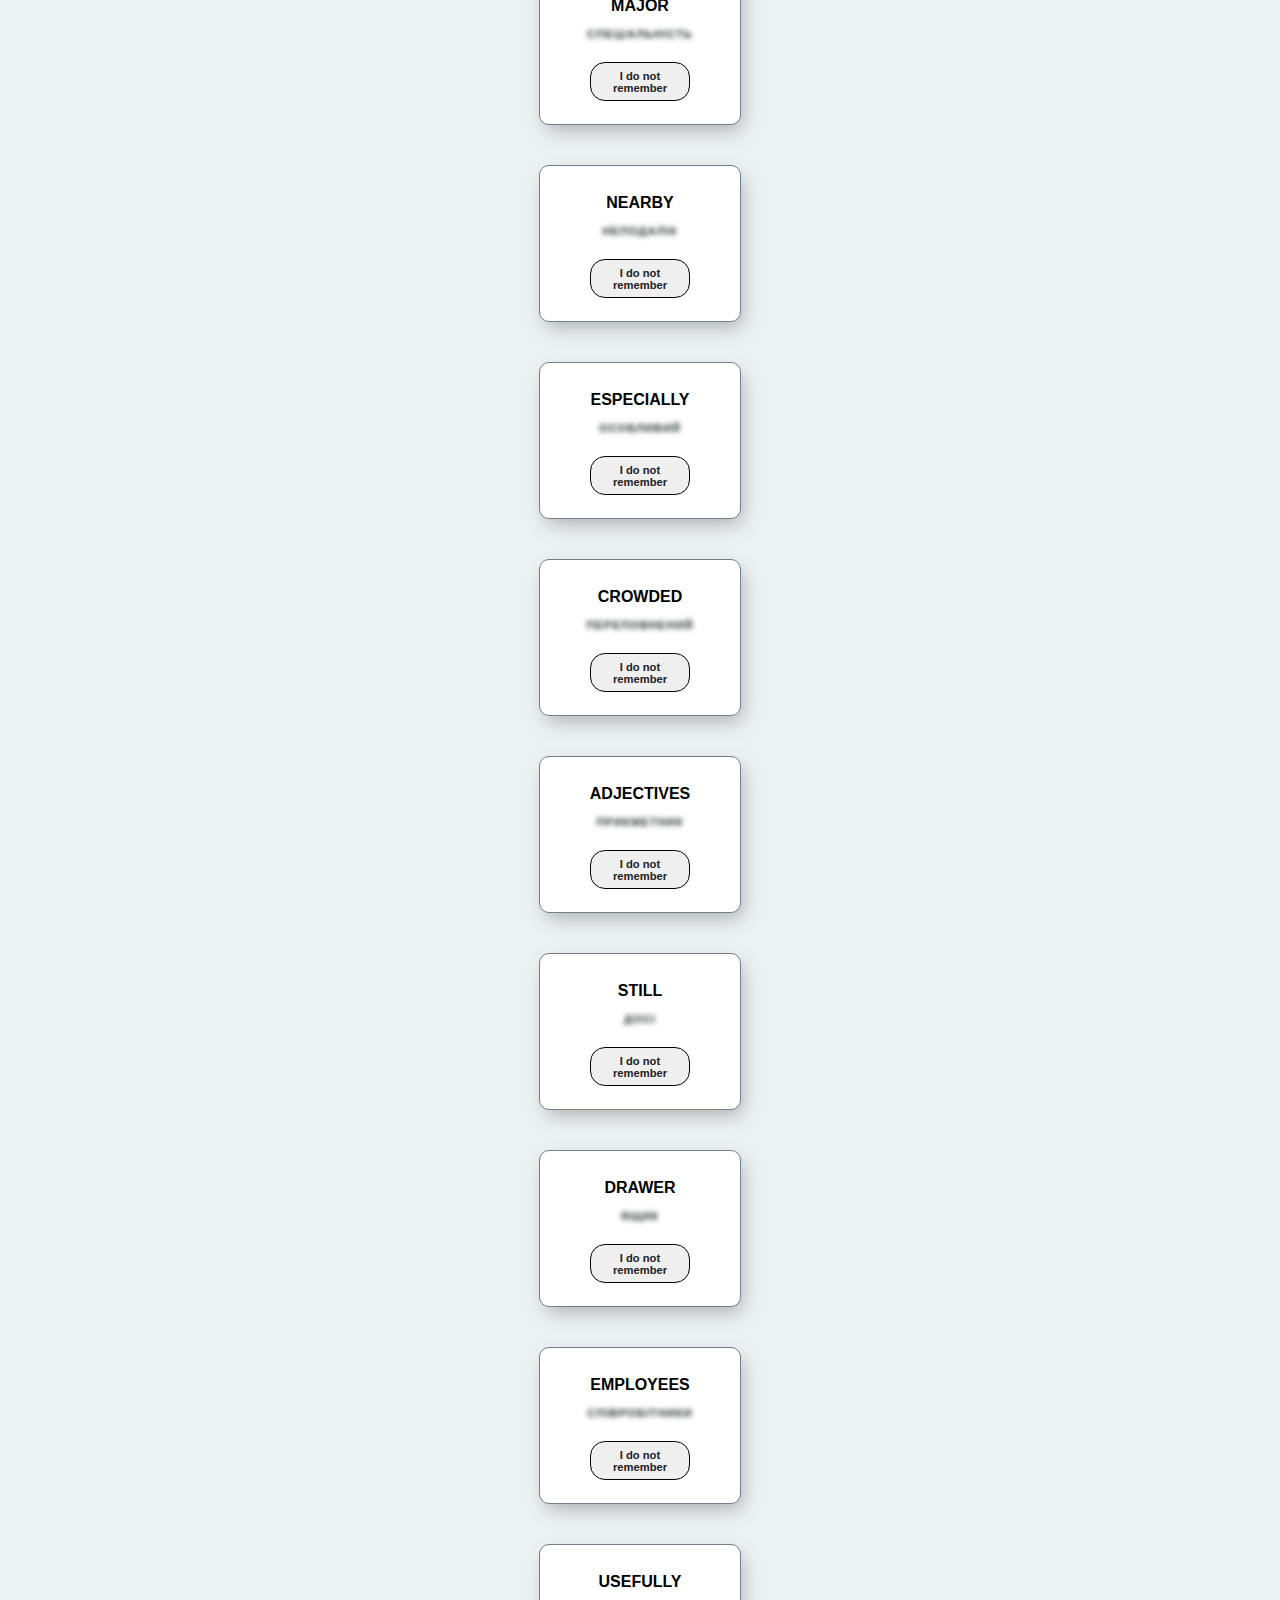
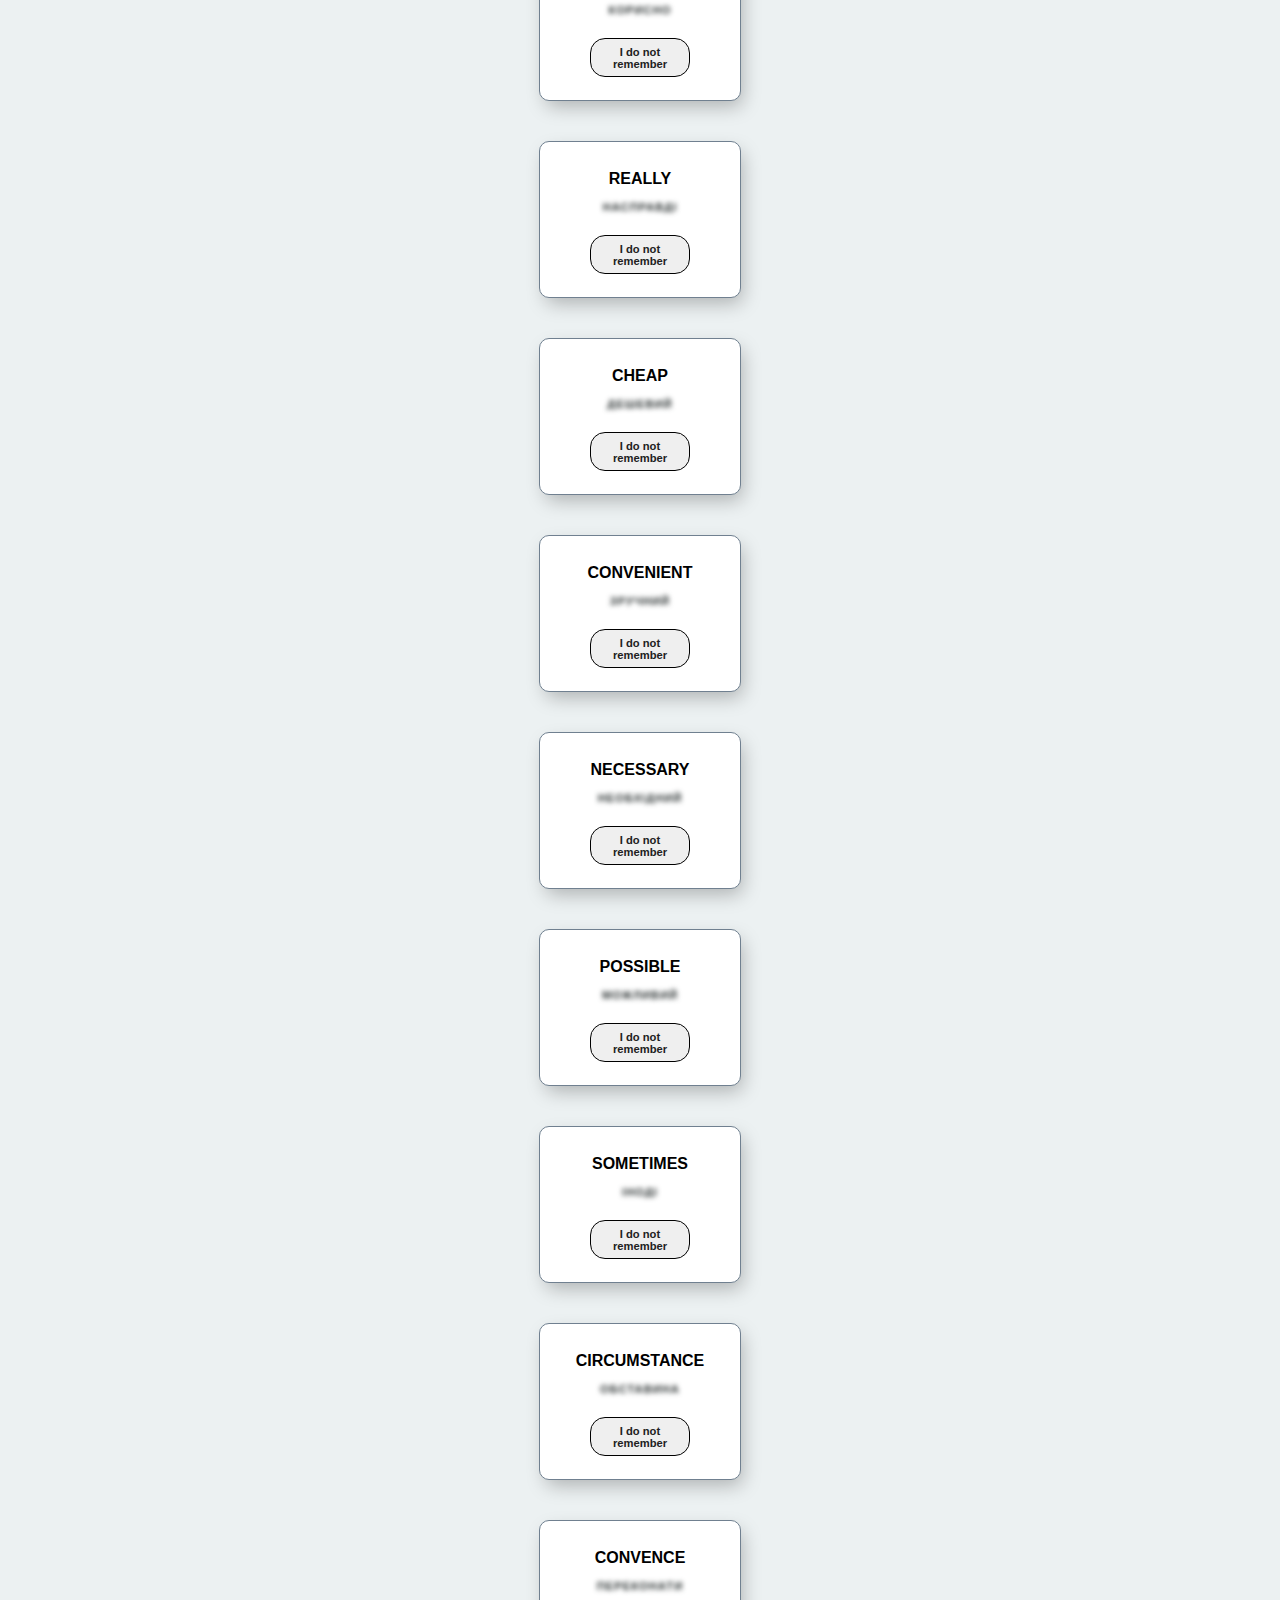
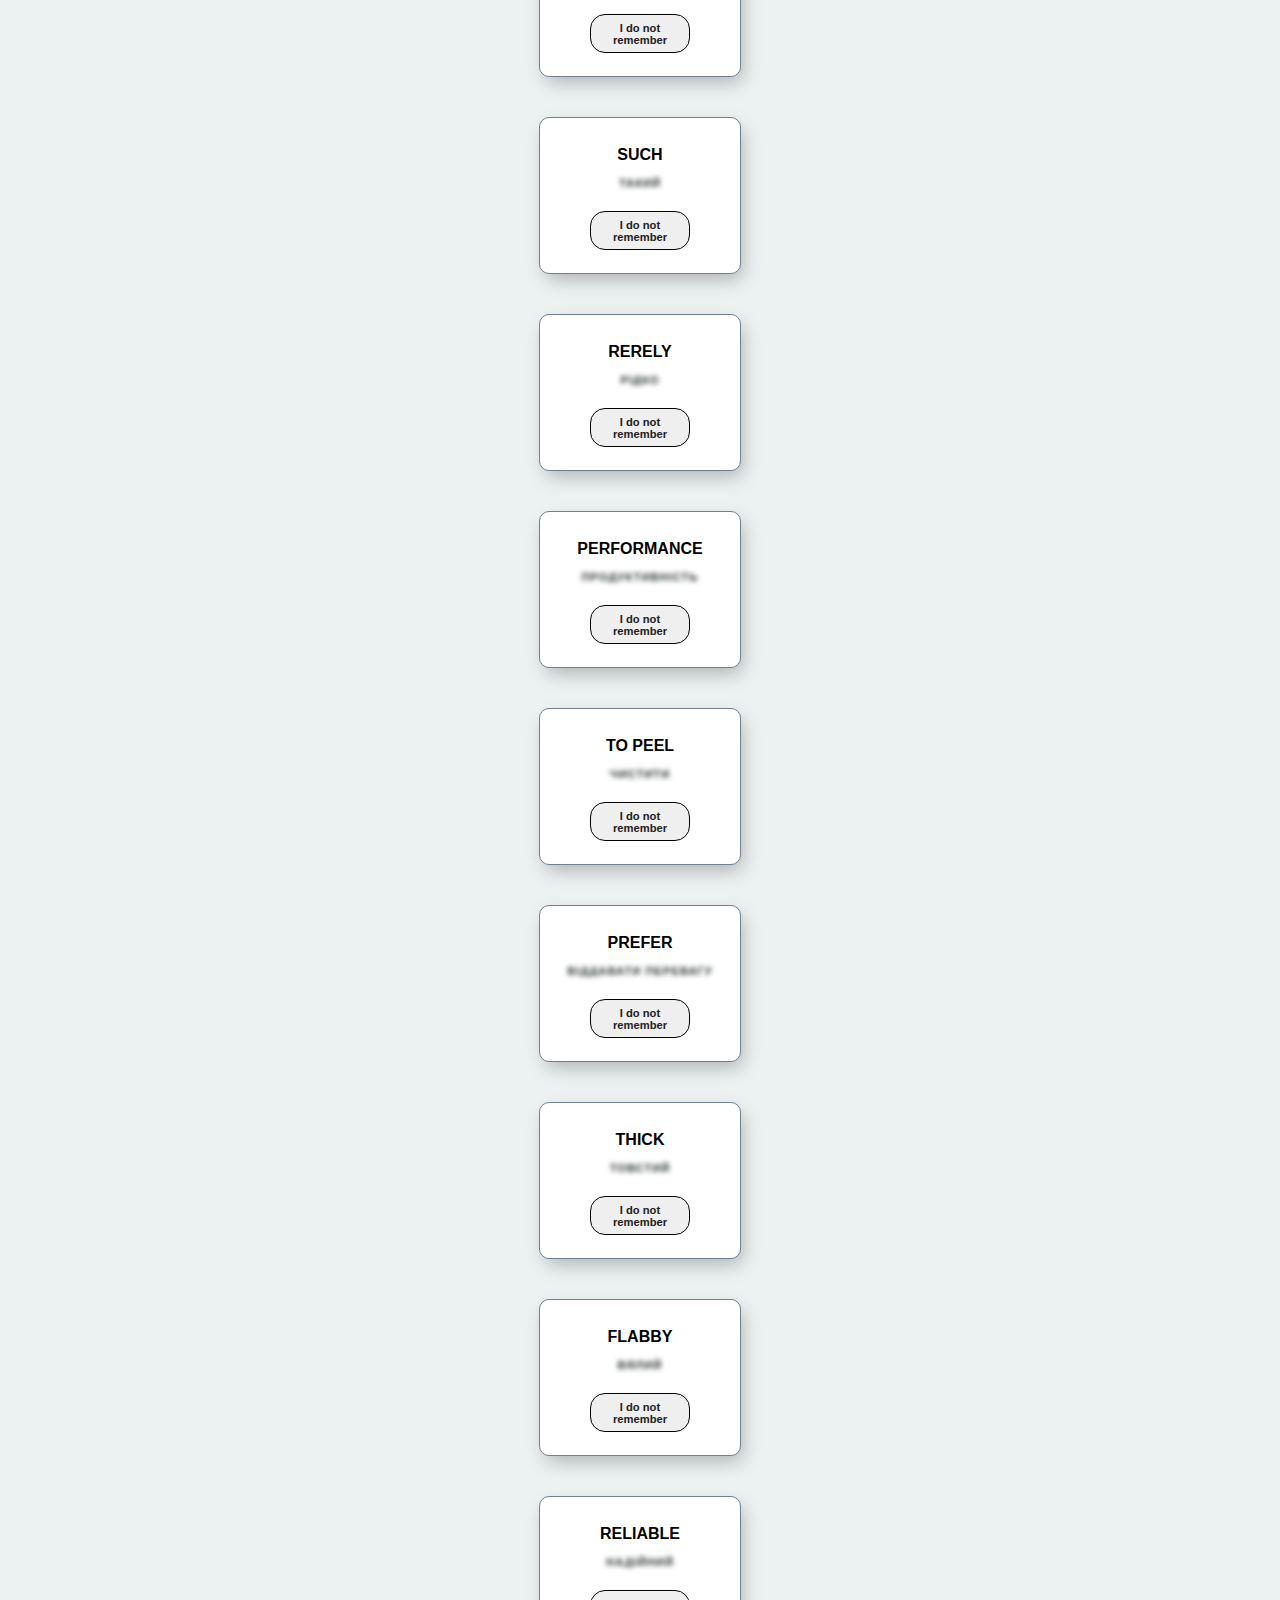
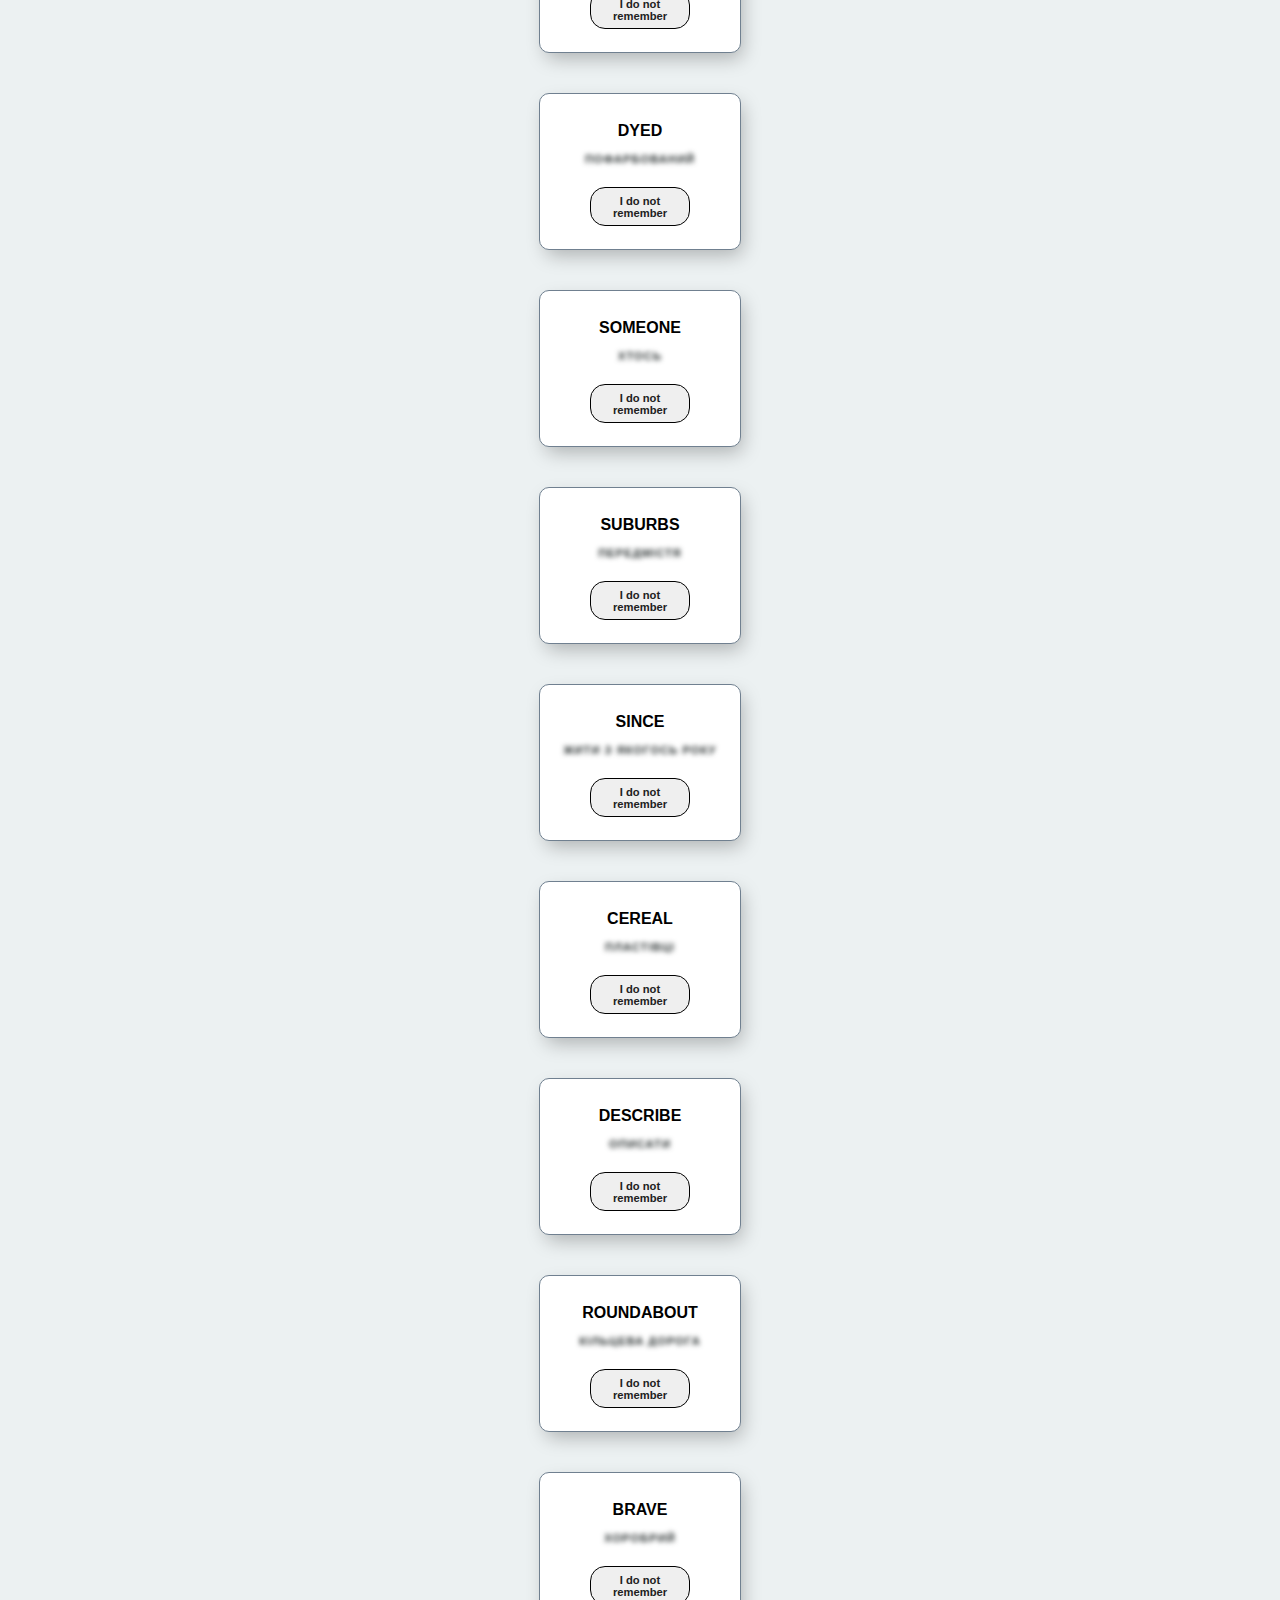
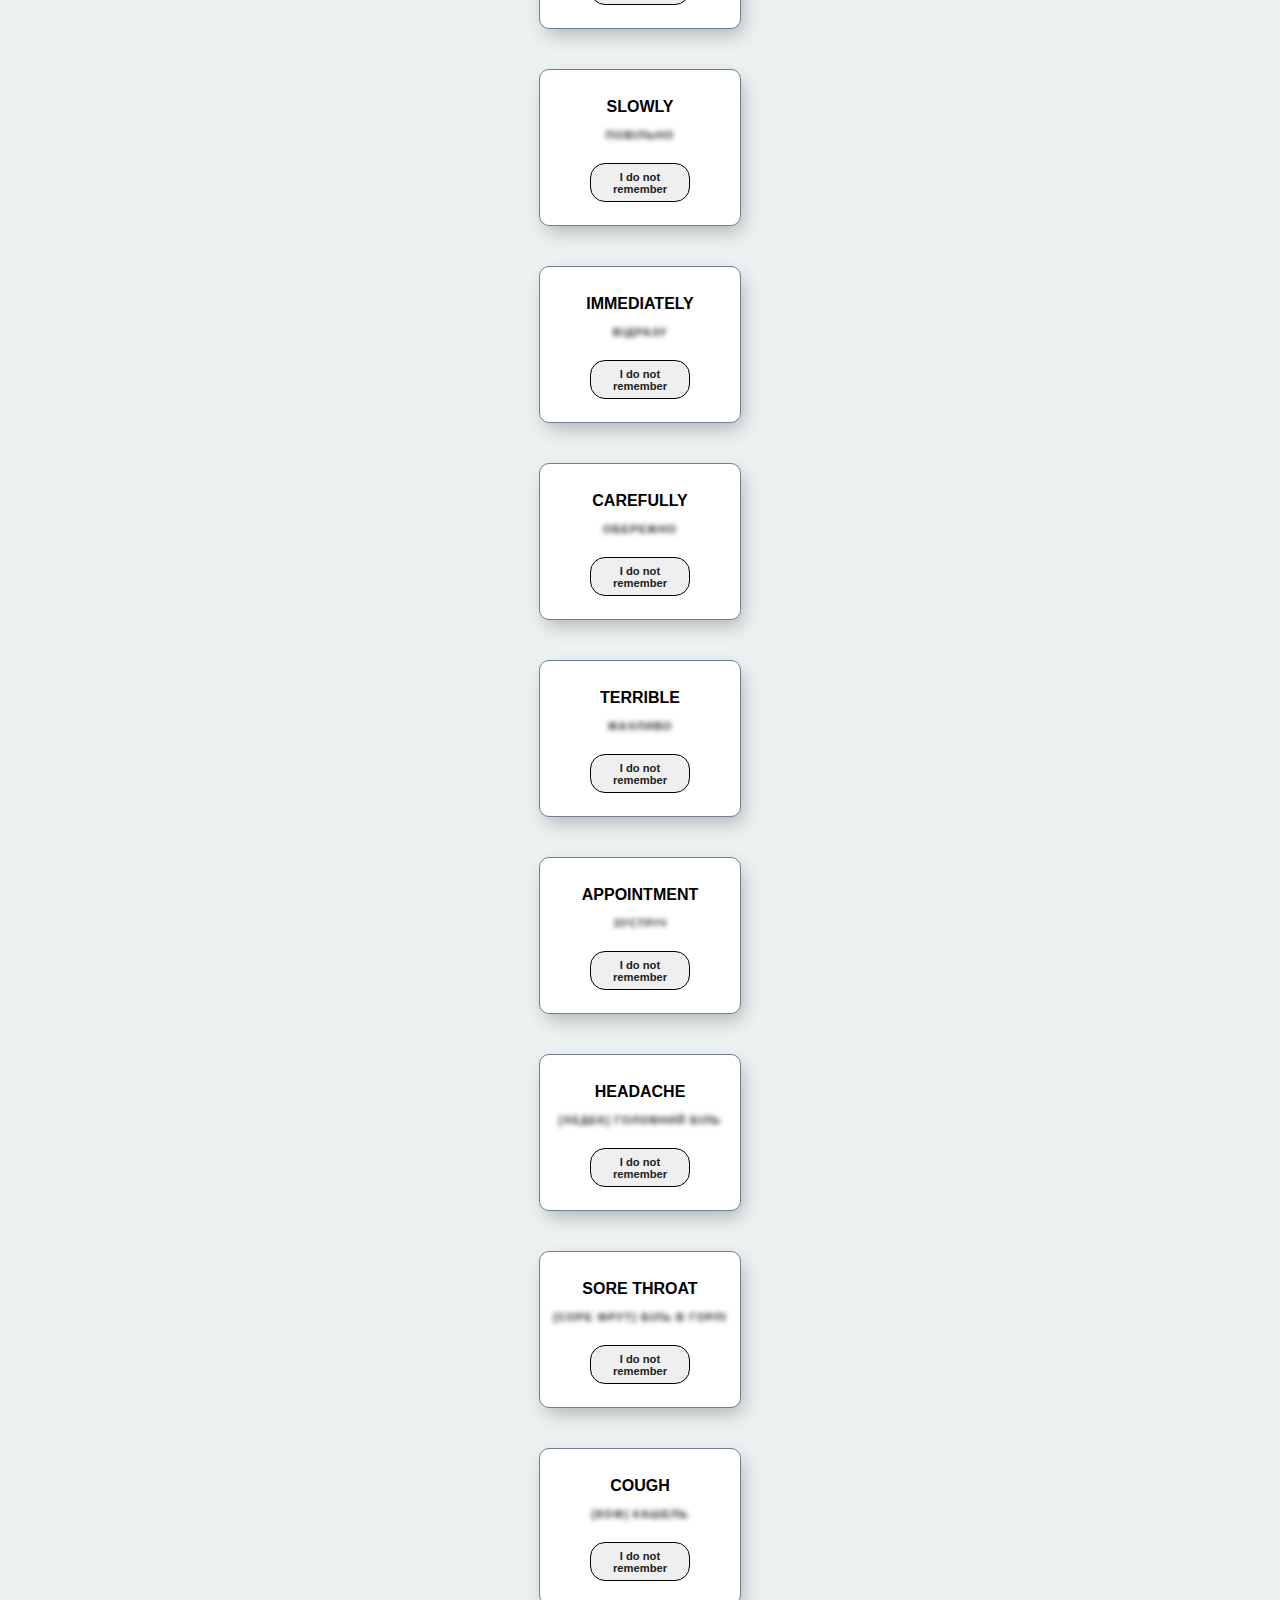
==== commit 58fa3d50: "first" ====
--- a/index.html
+++ b/index.html
@@ -11,7 +11,7 @@
   <body>
     <section id="main" class="light-theme">
       <div class="wrap containerMain">
-        <span>version 3.0 update 2024-08-08</span>
+        <span>version 3.1 update 2024-08-08</span>
         <br>
         <div class="theme-switch-container">
             <label for="theme-toggle" class="switch-label">☀️</label>
--- a/style.css
+++ b/style.css
@@ -9,7 +9,7 @@
 body {
   font-family: Roobert, -apple-system, BlinkMacSystemFont, "Segoe UI", Helvetica,
     Arial, sans-serif, "Apple Color Emoji", "Segoe UI Emoji", "Segoe UI Symbol";
-    transition: background-color 0.5s, color 0.5s;
+    transition: background-color 1.5s, color 0.4s;
 }
 section {
   max-width: 1000px;
@@ -32,16 +32,18 @@
 a {
   text-decoration: none;
   color: #2c2451;
-  transition: color 0.5s;
+  transition: color 3.5s;
   font-size: 1.3rem;
   letter-spacing: 2px;
 }
-body.light-theme a {
+body.light-theme h1 {
   color: #2c2451;
-}
-
-body.dark-theme a {
-  color: rgb(61, 206, 255); 
+  text-shadow: 0px 3px 3px rgba(45, 37, 113, 0.5);
+}
+
+body.dark-theme h1 {
+  color: rgb(61, 206, 255);
+  text-shadow: 0px 3px 3px rgb(0, 63, 80); 
 }
 
 .switch {
@@ -82,7 +84,7 @@
   bottom: 0.3em;
   transform: rotate(270deg);
   background-color: rgb(255, 255, 255);
-  transition: .4s;
+  transition: transform .6s;
 }
 
 .switch input:checked + .slider {
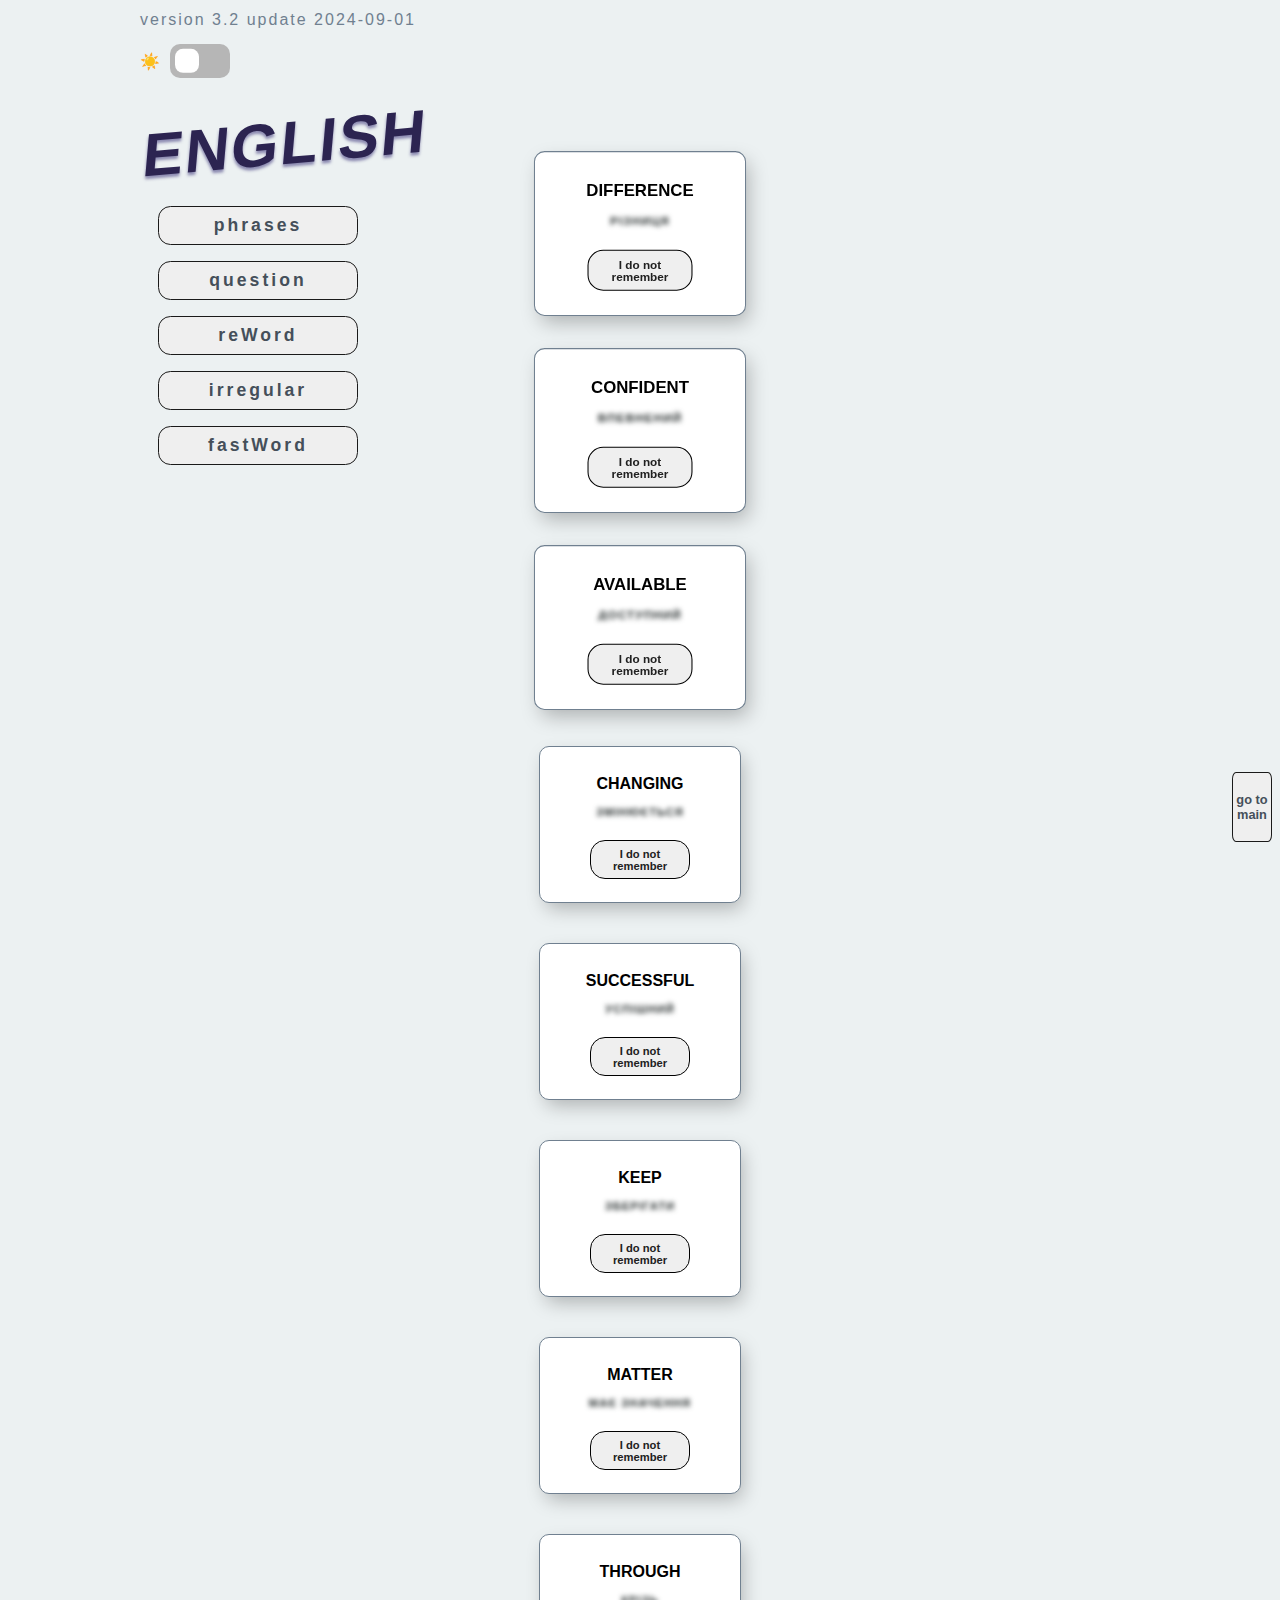
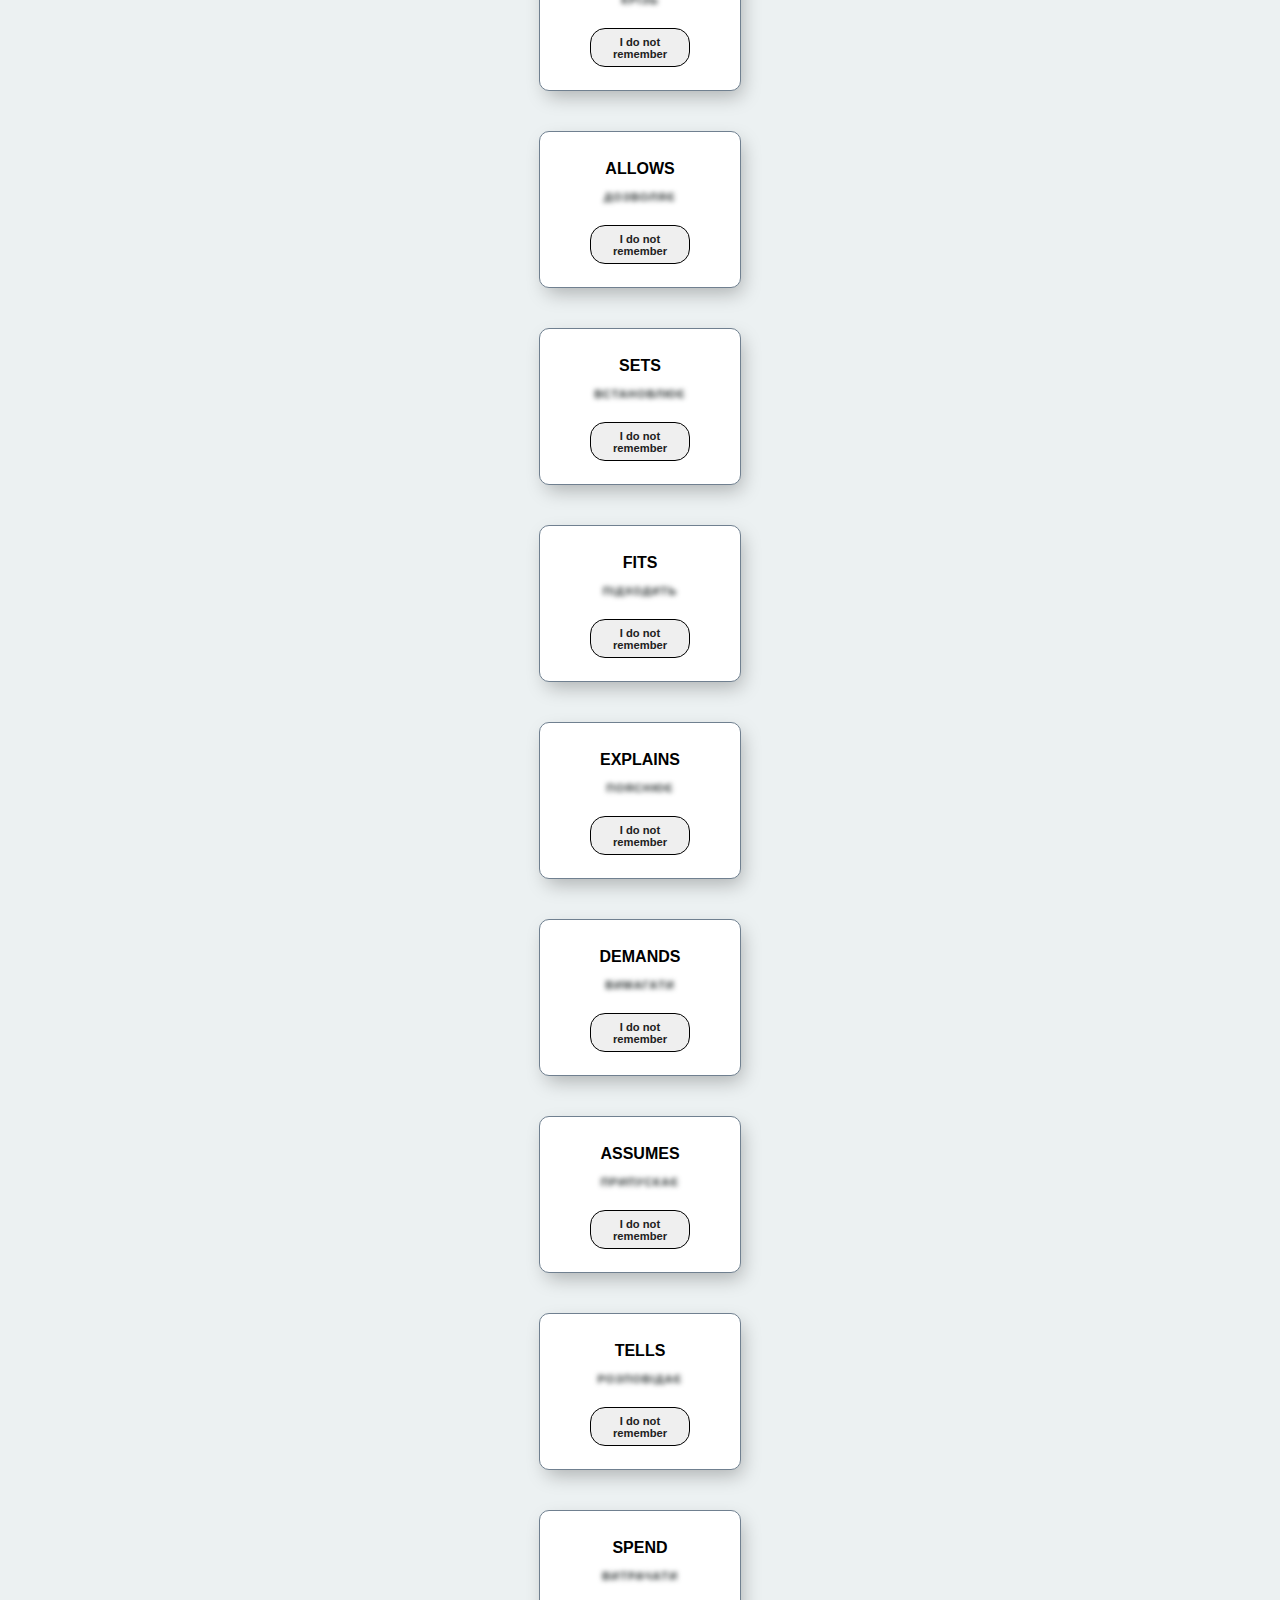
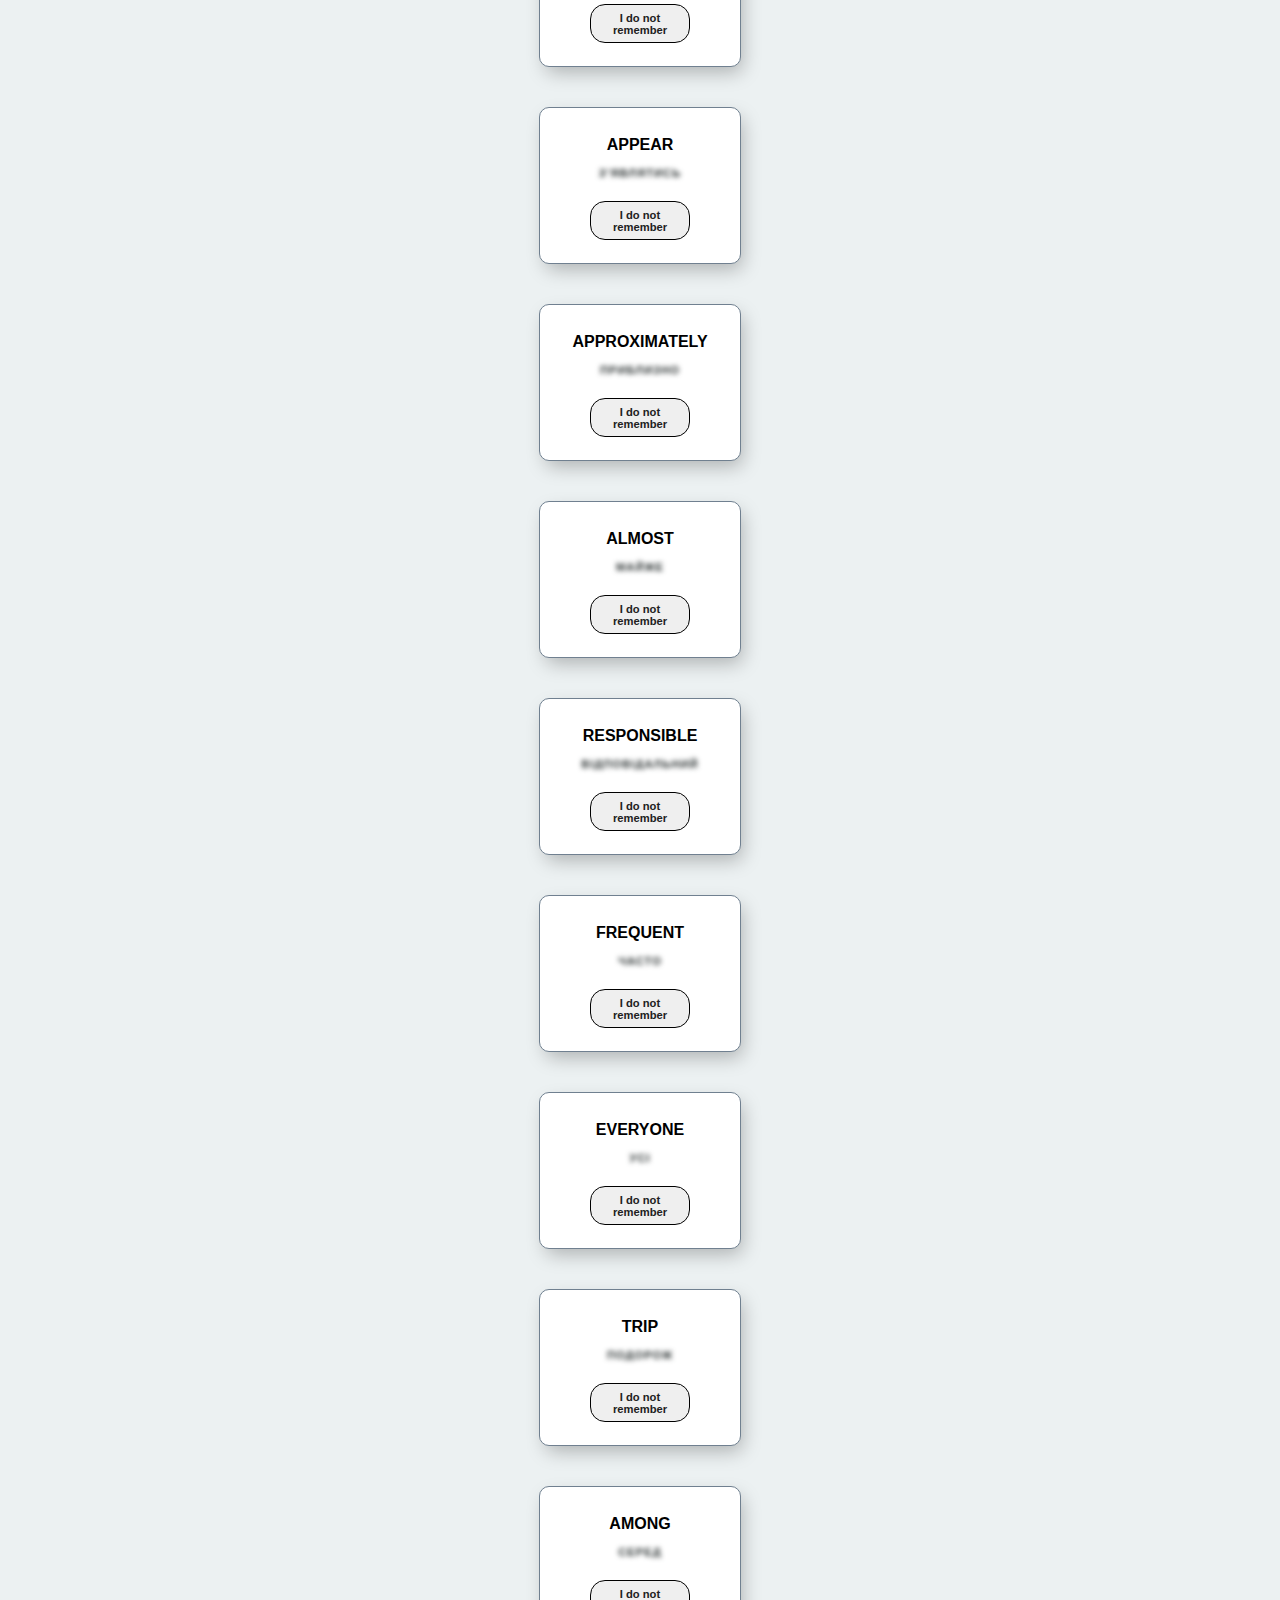
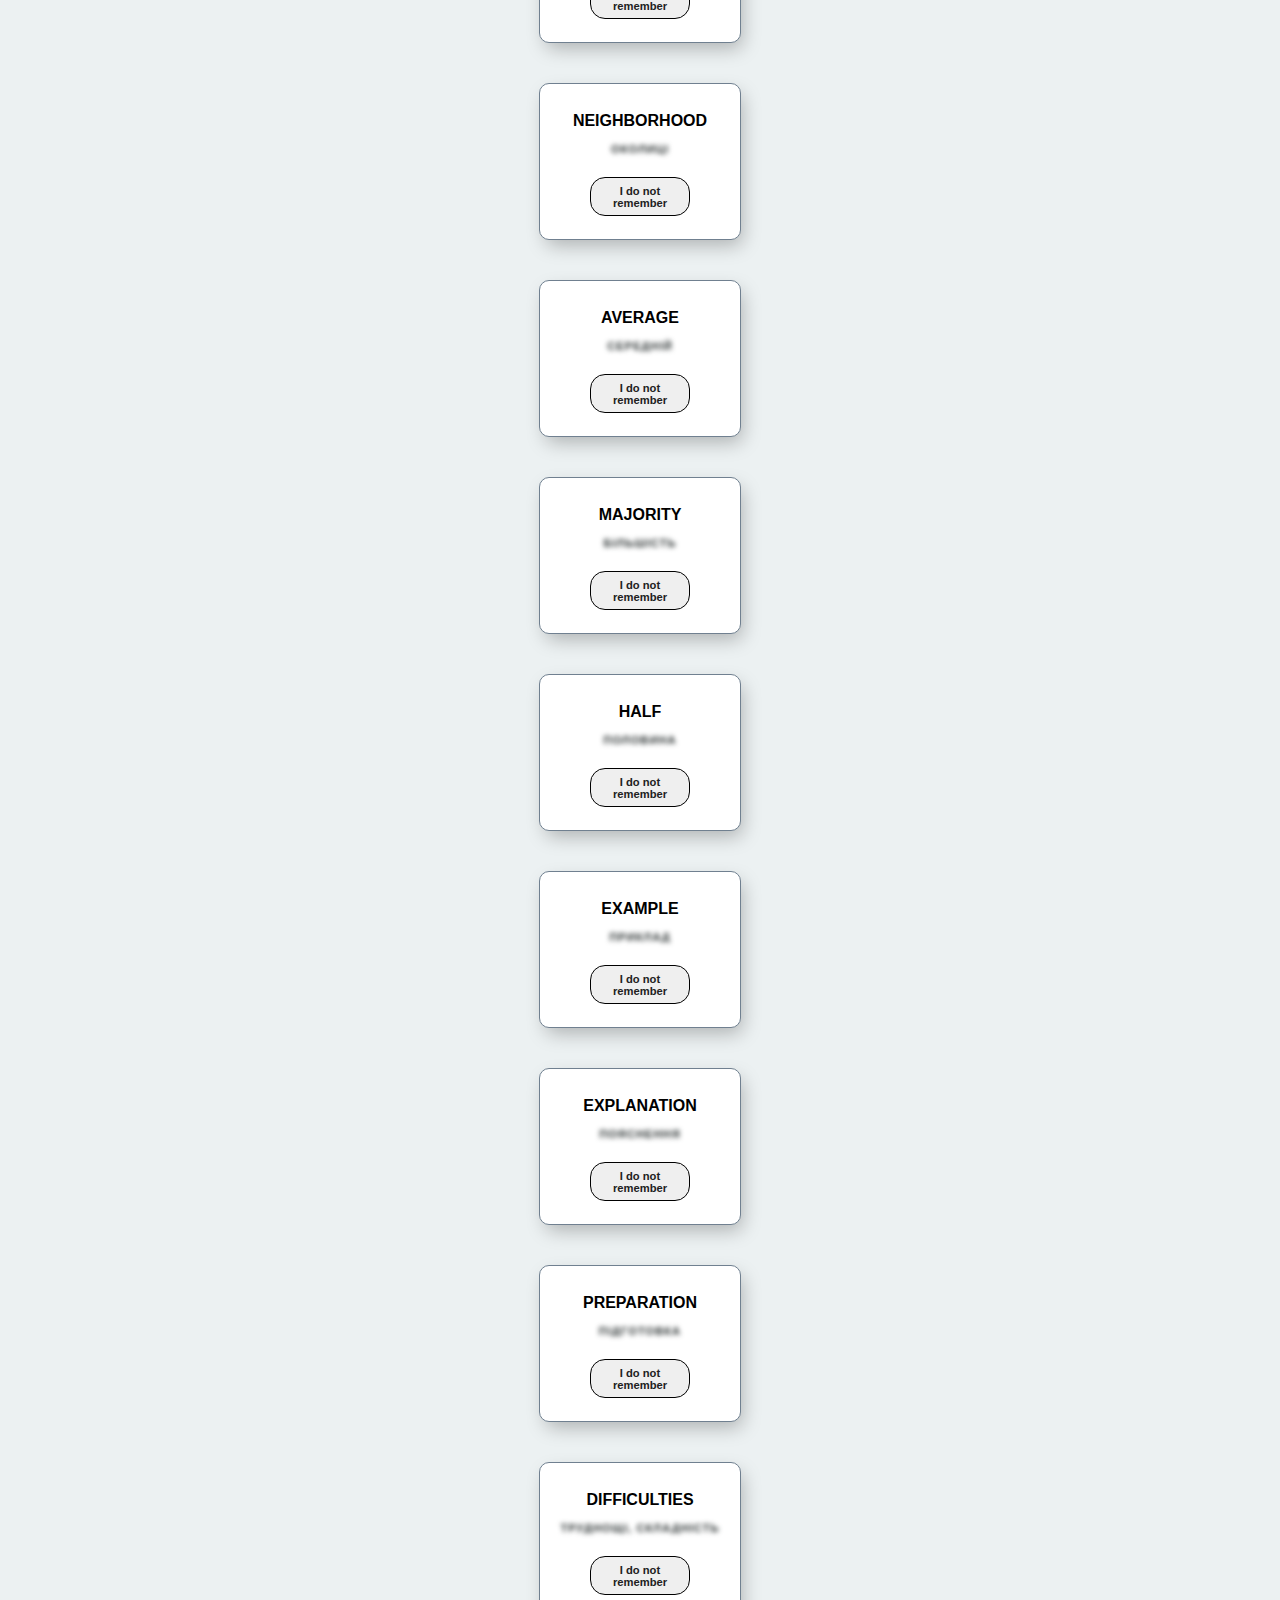
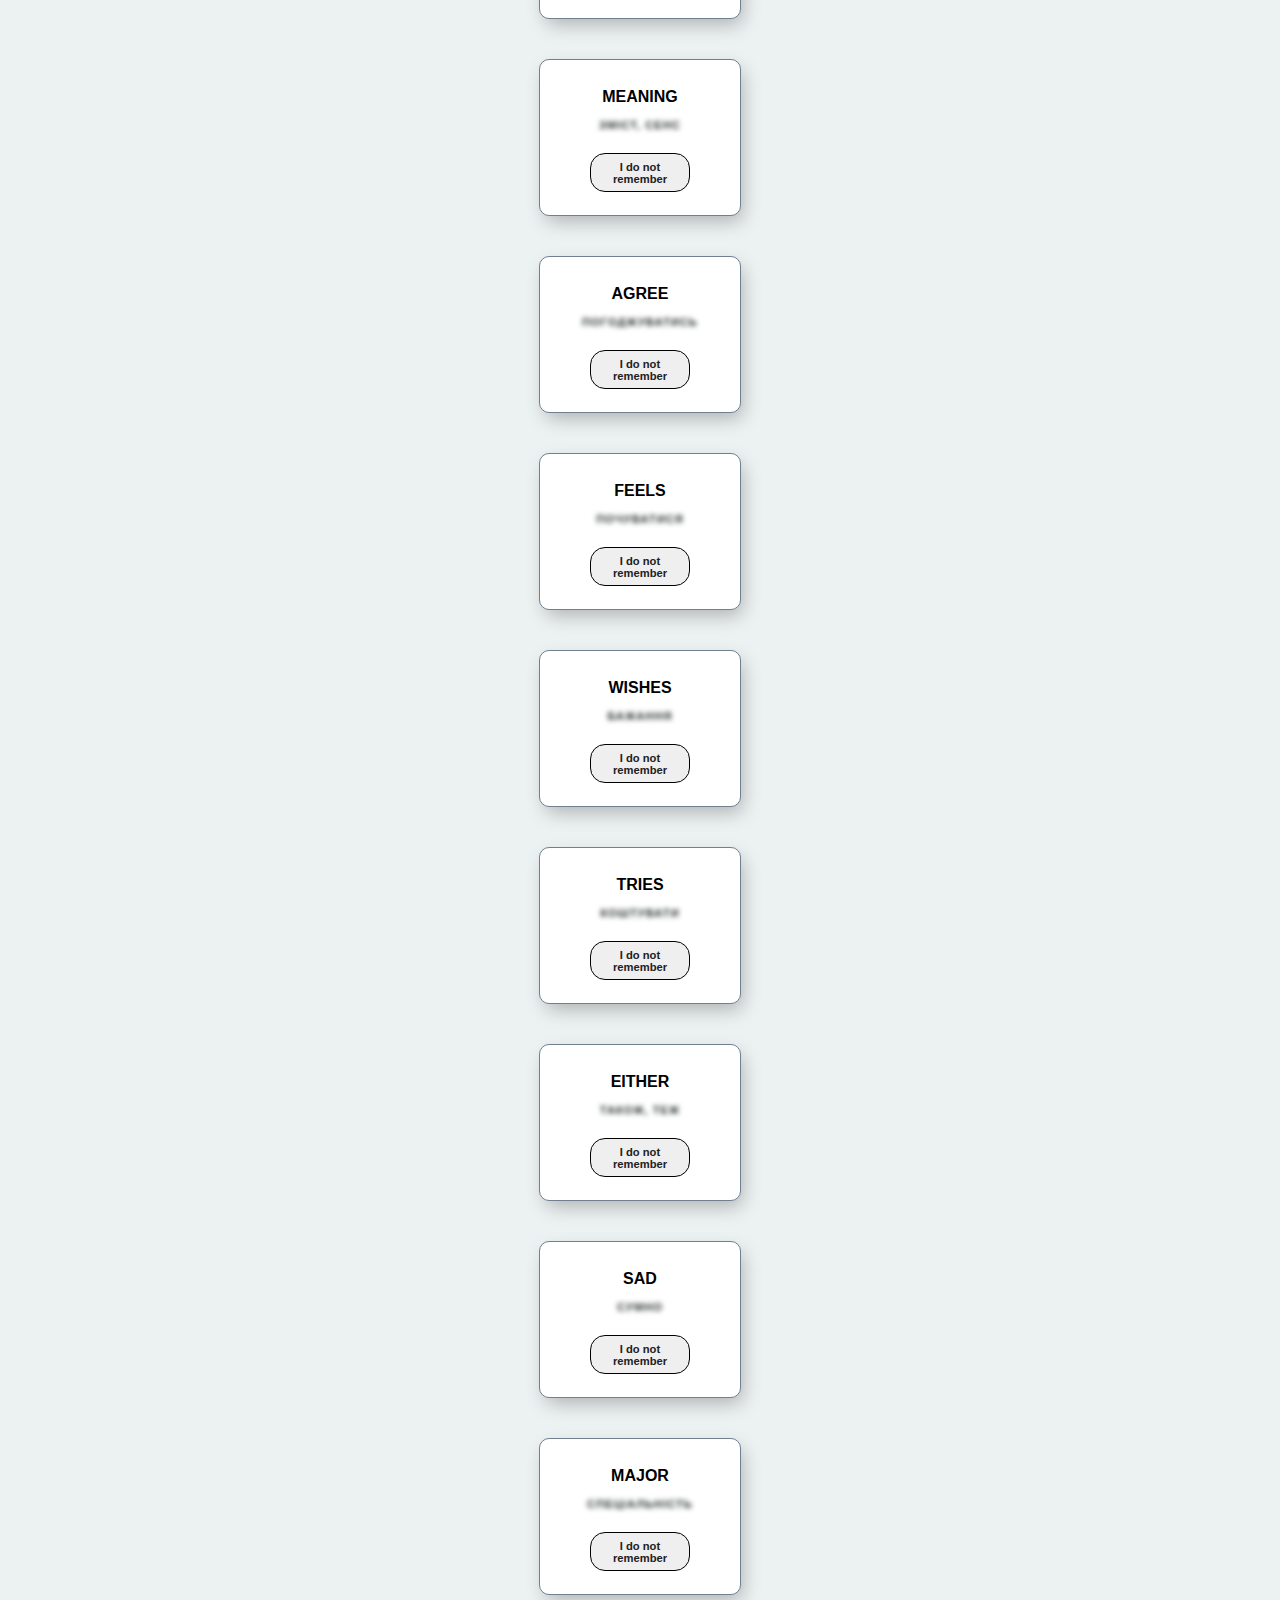
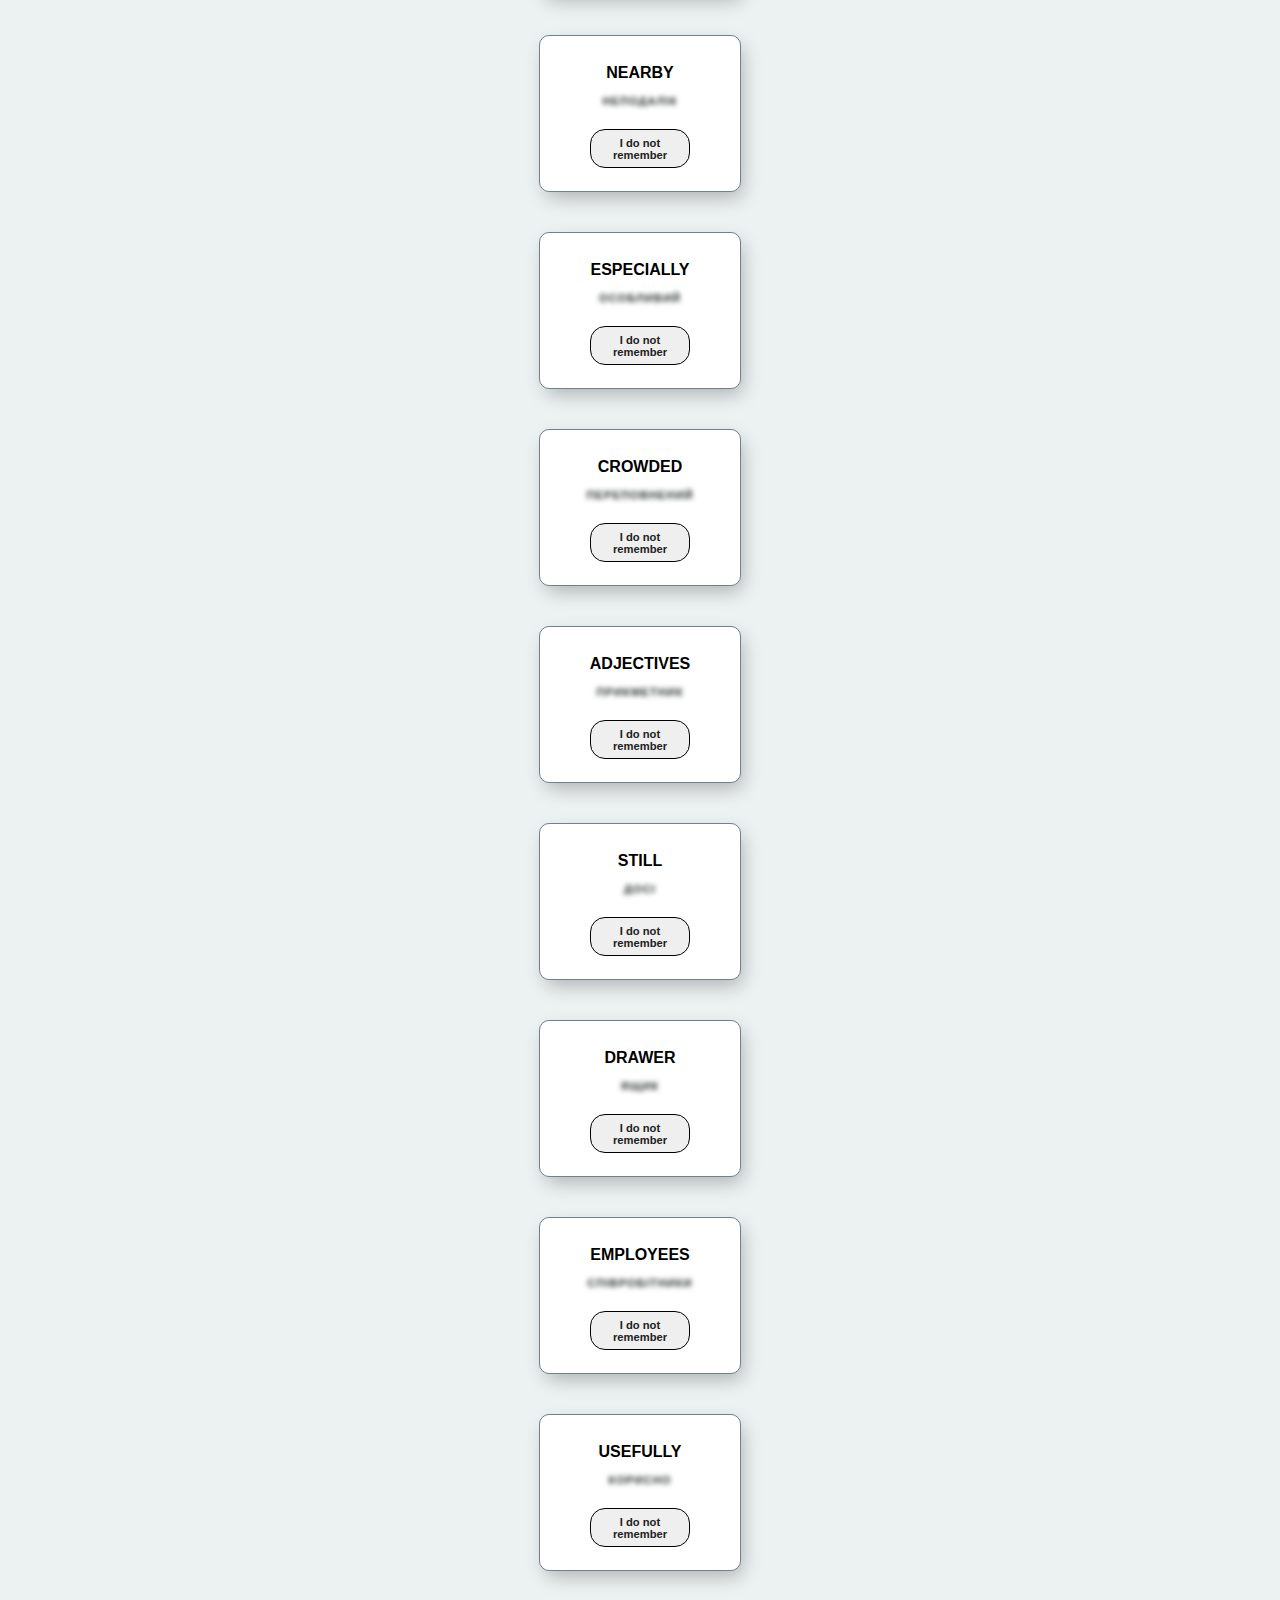
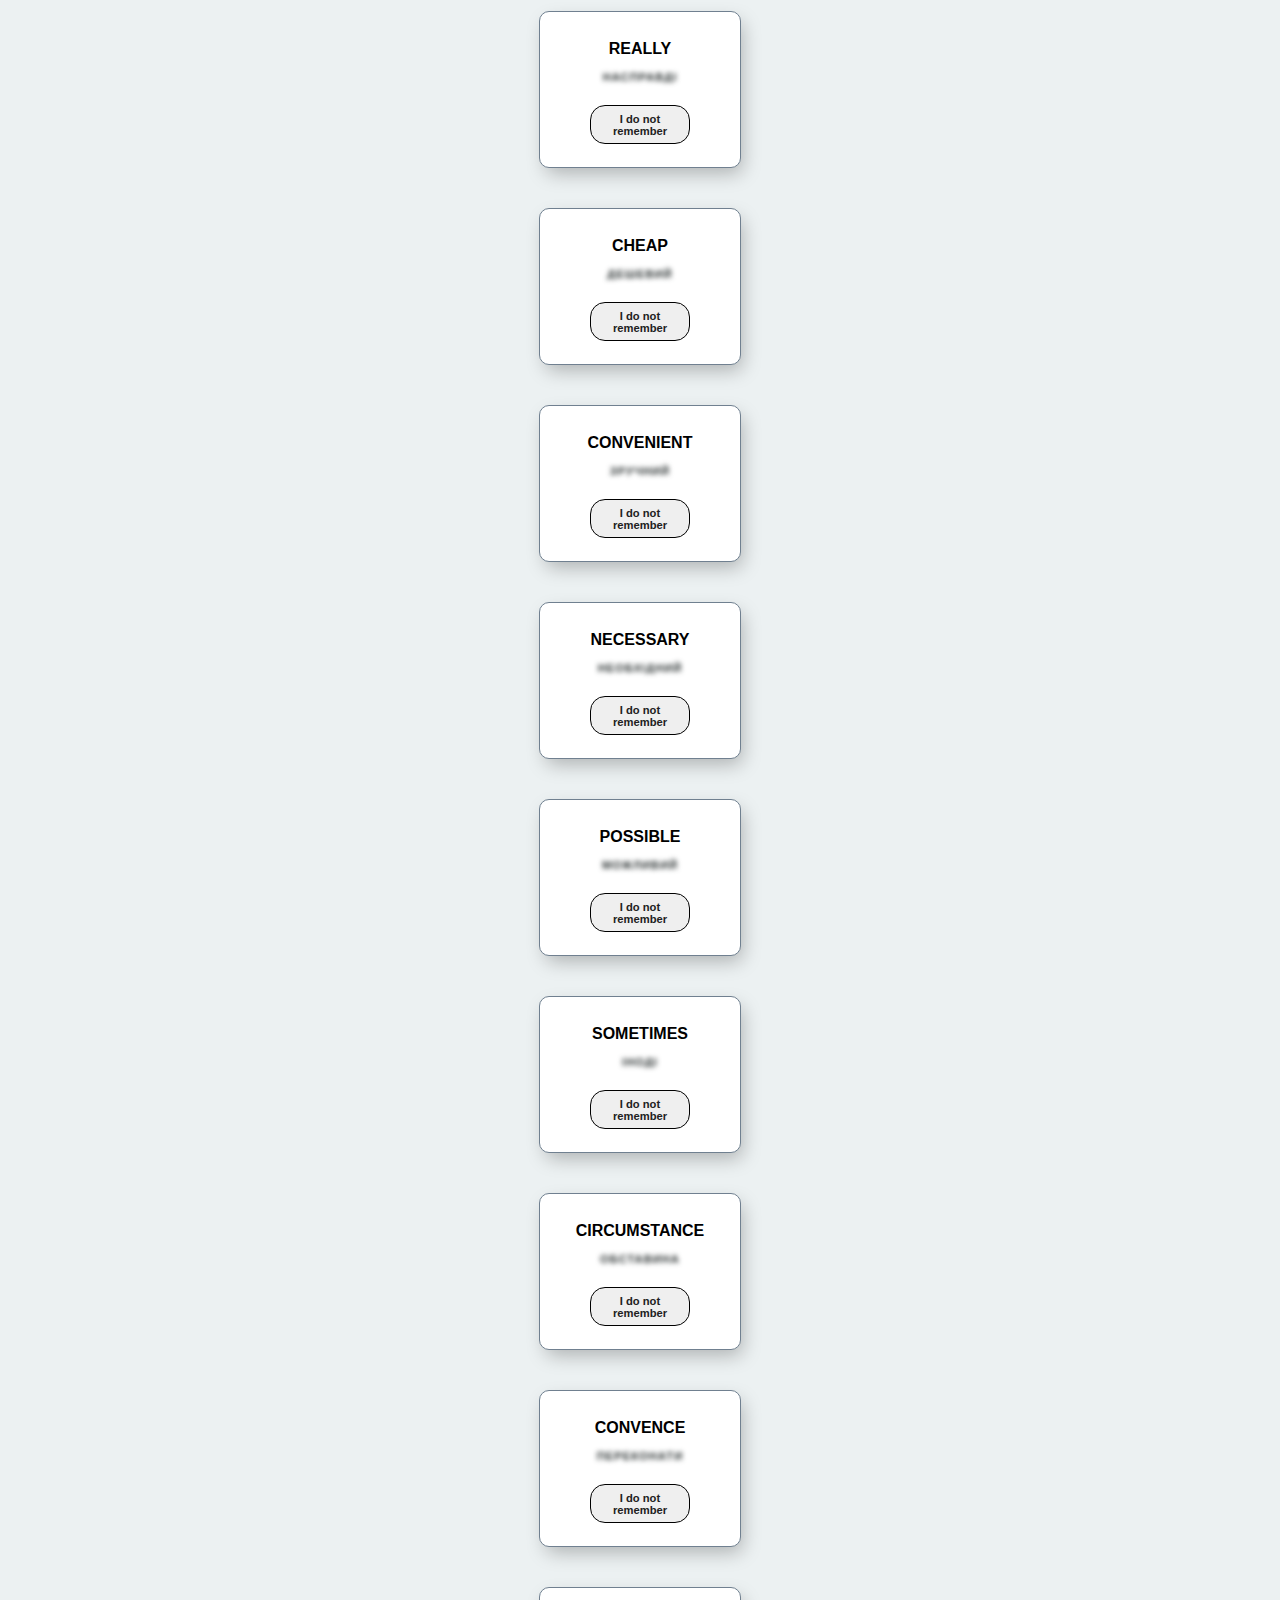
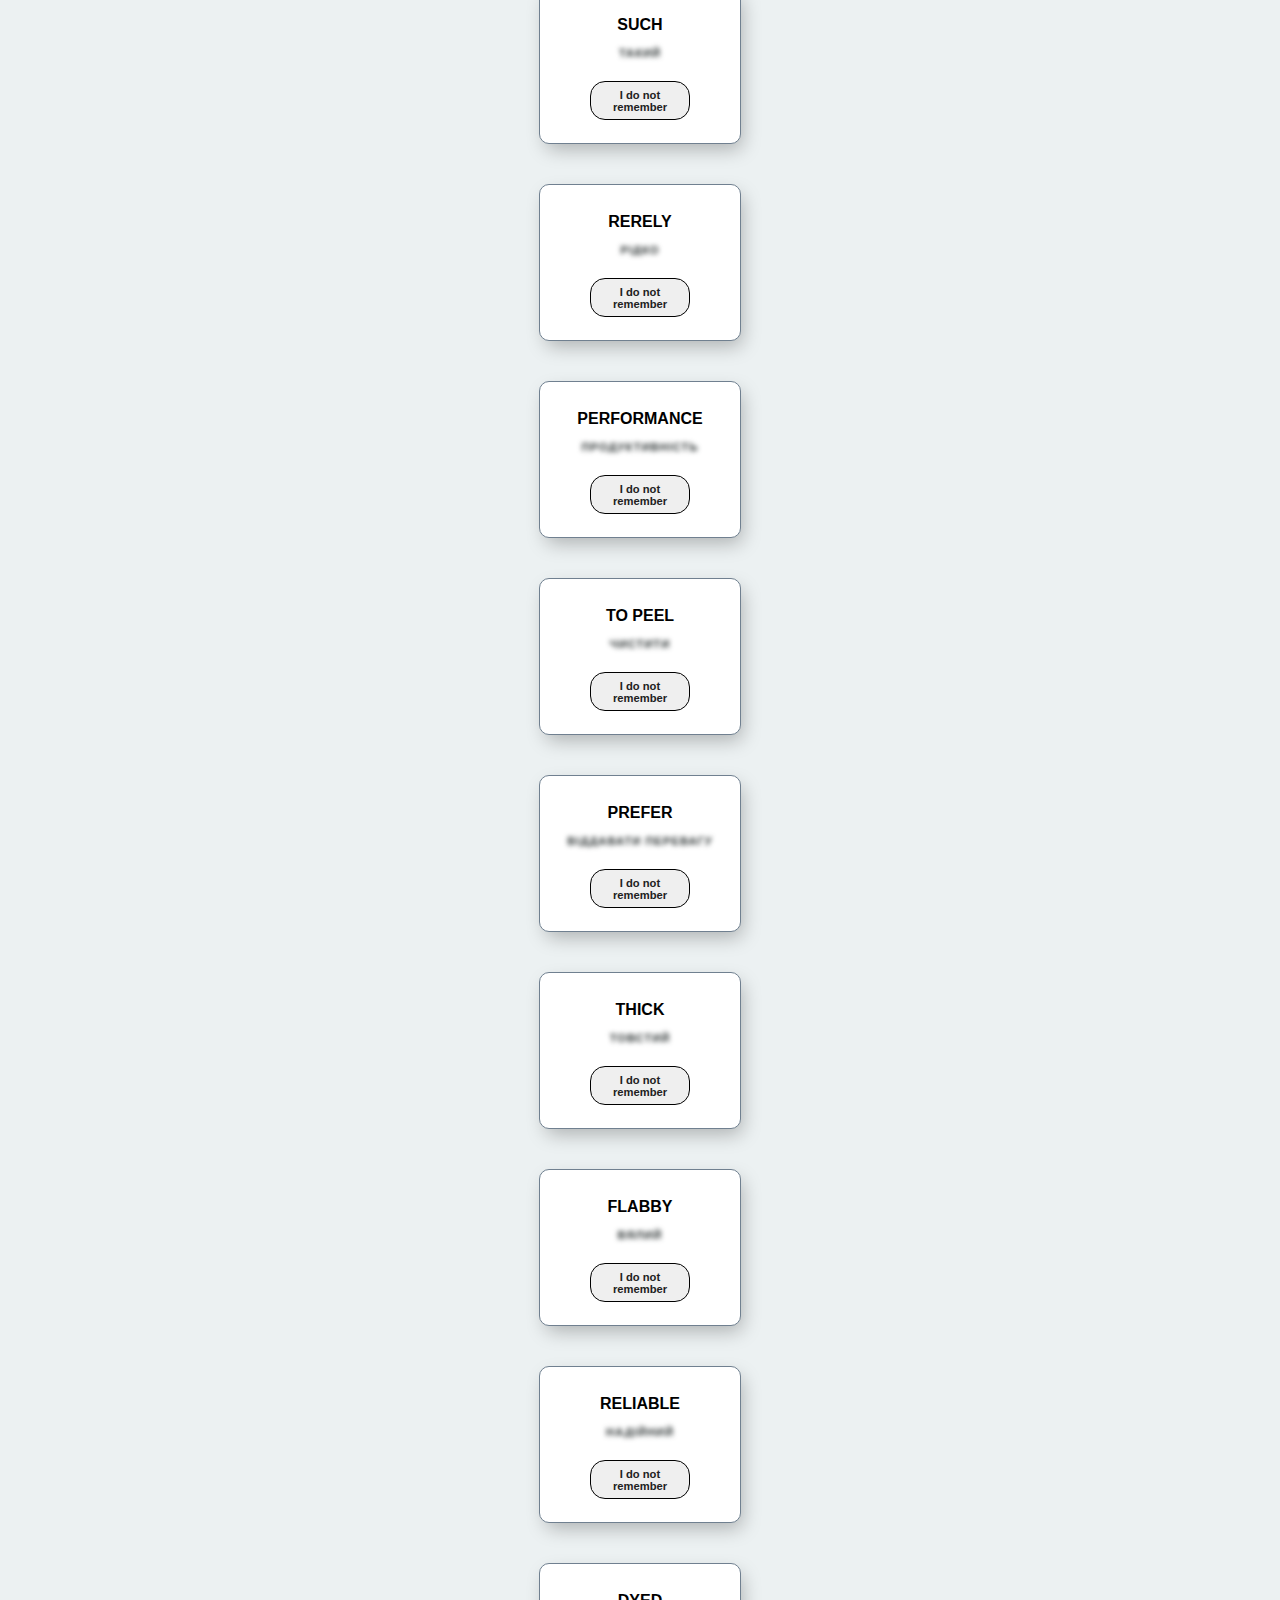
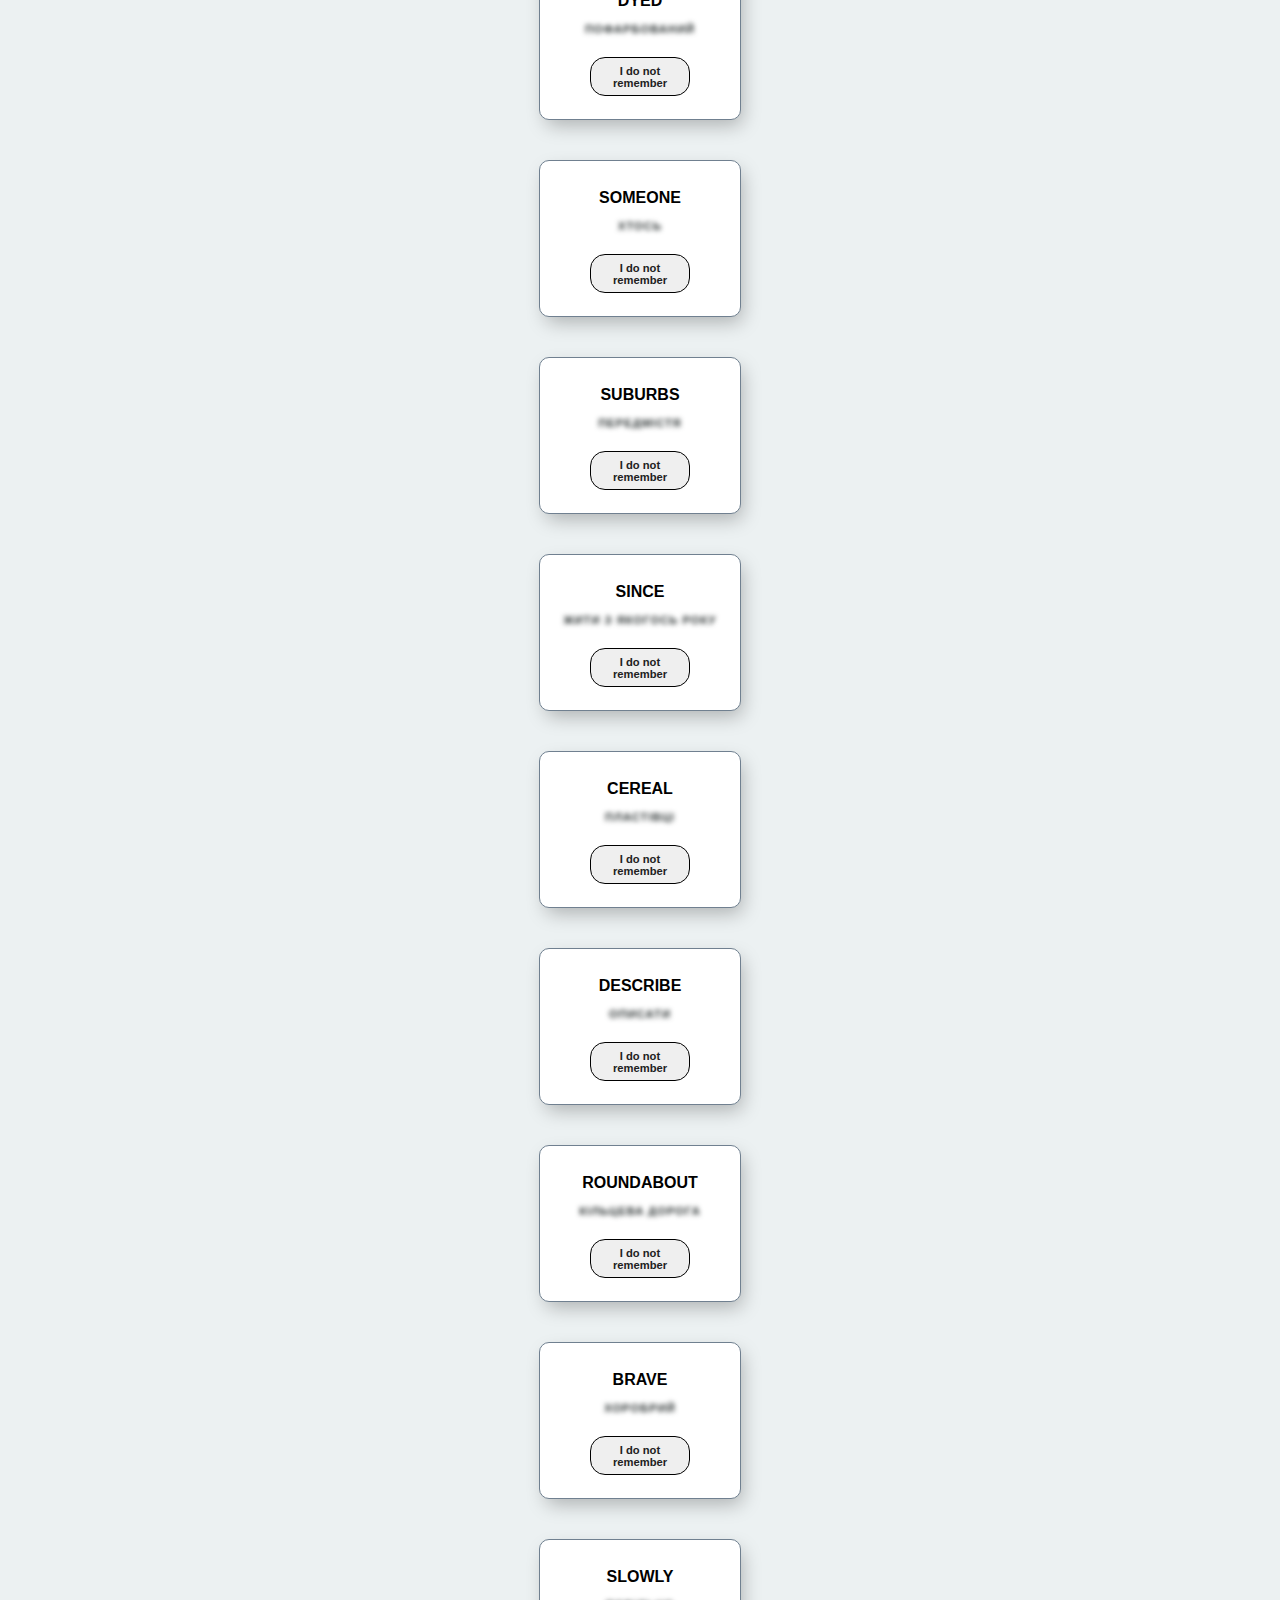
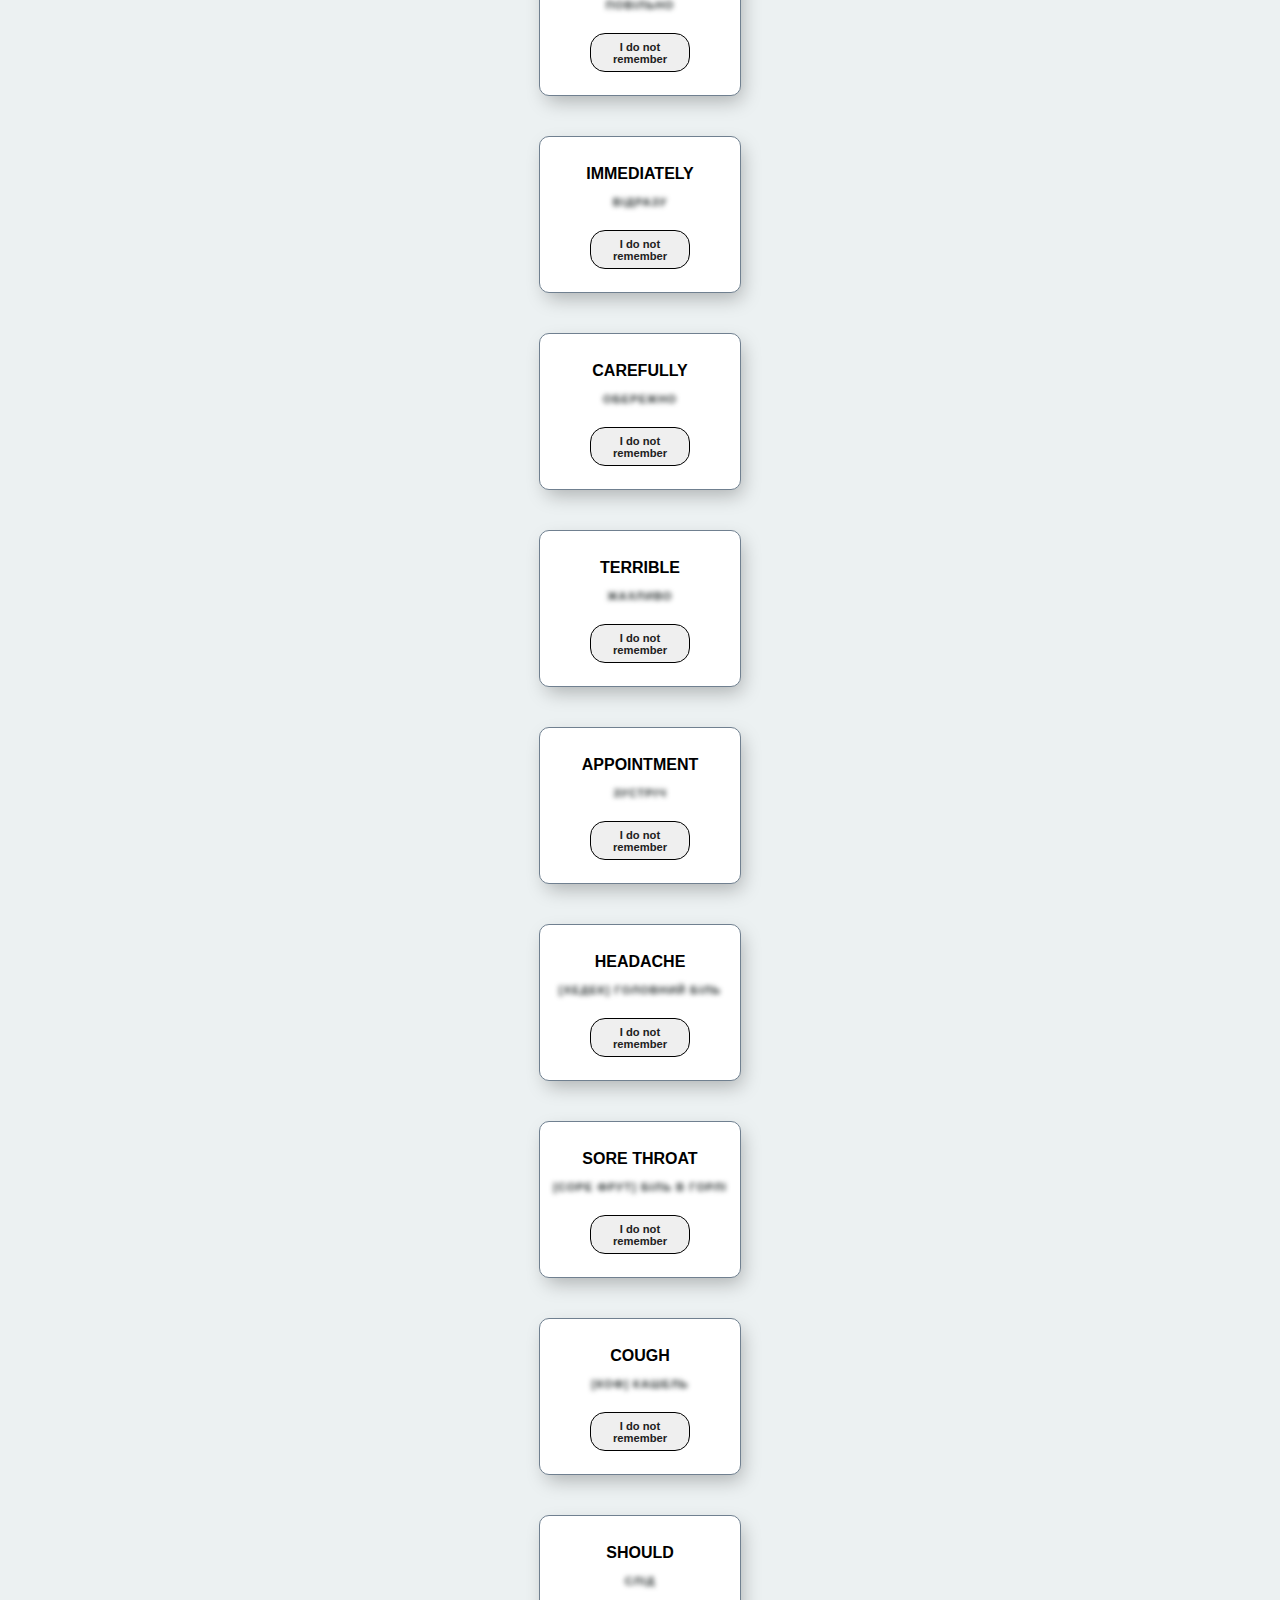
==== commit 17f2649e: "first" ====
--- a/index.html
+++ b/index.html
@@ -11,7 +11,7 @@
   <body>
     <section id="main" class="light-theme">
       <div class="wrap containerMain">
-        <span>version 3.1 update 2024-08-08</span>
+        <span>version 3.2 update 2024-09-01</span>
         <br>
         <div class="theme-switch-container">
             <label for="theme-toggle" class="switch-label">☀️</label>
--- a/style.css
+++ b/style.css
@@ -1,7 +1,6 @@
 html {
   padding: 0;
   margin: 0;
-  height: 100vh;
   scroll-behavior: smooth;
   user-select: none;
 }
@@ -54,14 +53,12 @@
   height: 2em;
 }
 
-/* Hide default HTML checkbox */
 .switch input {
   opacity: 0;
   width: 0;
   height: 0;
 }
 
-/* The slider */
 .slider {
   position: absolute;
   cursor: pointer;
@@ -105,7 +102,7 @@
 }
 
 .switch-label {
-  margin-right: 10px; /* Відступ між текстом і перемикачем */
+  margin-right: 10px;
   font-size: 16px;
 }
 
@@ -113,16 +110,9 @@
   font-size: 1.1rem;
   letter-spacing: 3px;
 }
-.wrap {
-  margin-bottom: 20px;
-}
+
 .containerMain {
   position: relative;
-  /* height: 620px;    */
-  /* +60 or -60*/
-}
-.container {
-  height: 110px;
 }
 span {
   position: relative;
@@ -134,7 +124,7 @@
   width: 100%;
   text-align: center;
   font-size: 3.8rem;
-  margin: 15px;
+  margin: 5px;
   margin: auto;
   text-shadow: 0px 3px 3px rgba(45, 37, 113, 0.5);
   transform: skew(-5deg, -5deg);
@@ -346,7 +336,6 @@
   background-color: white !important;
   color: silver !important;
   visibility: hidden;
-  /* cursor: not-allowed; */
 }
 
 
@@ -404,14 +393,12 @@
 }
 
 @media (max-width: 768px) {
-  .containerMain {
-    /* position: relative; */
-    height: 310px; 
-    /* height: 100%; */
-    /* +60 or -60*/
+  .boxWords{
+    height: 100%;
+    margin-top: -20px;
   }
-  .container {
-    height: 130px;
+  .box--grow.box--visible{
+    margin-top: 20px;
   }
   footer {
     padding: 10px;
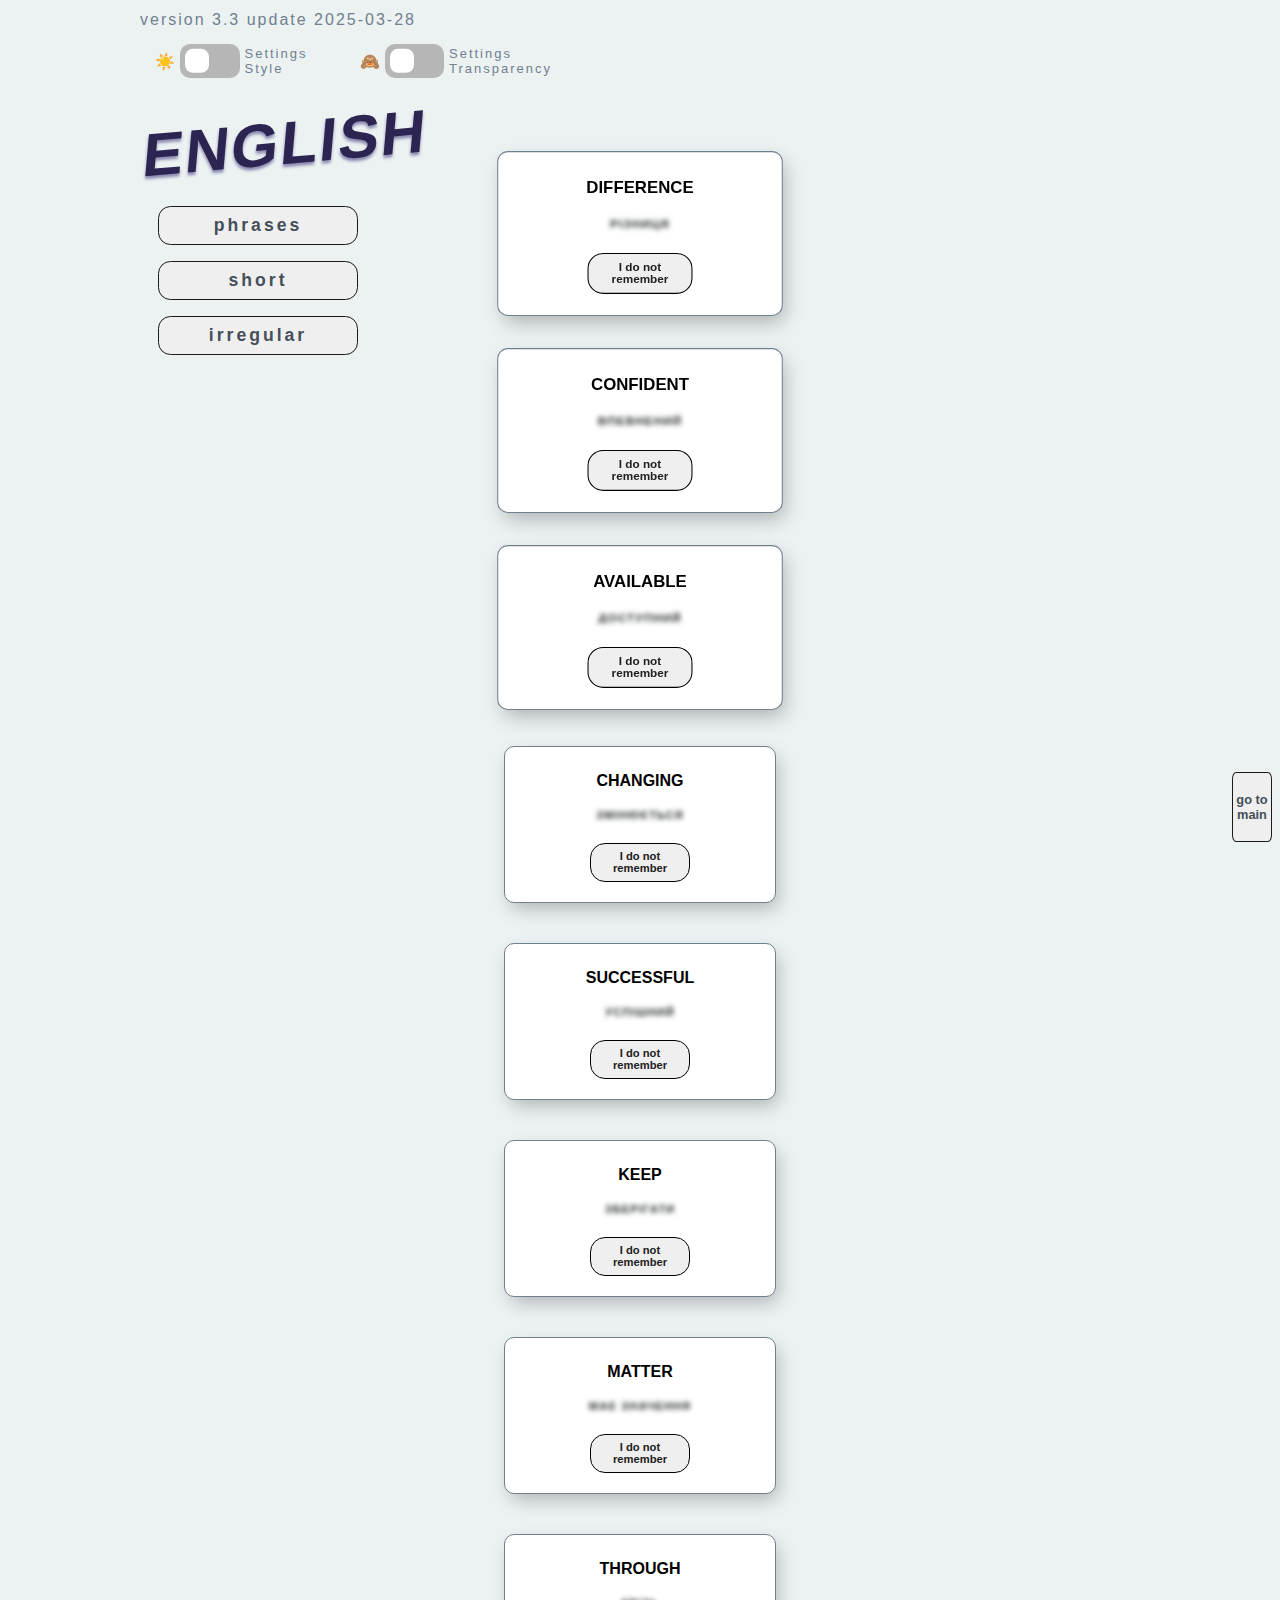
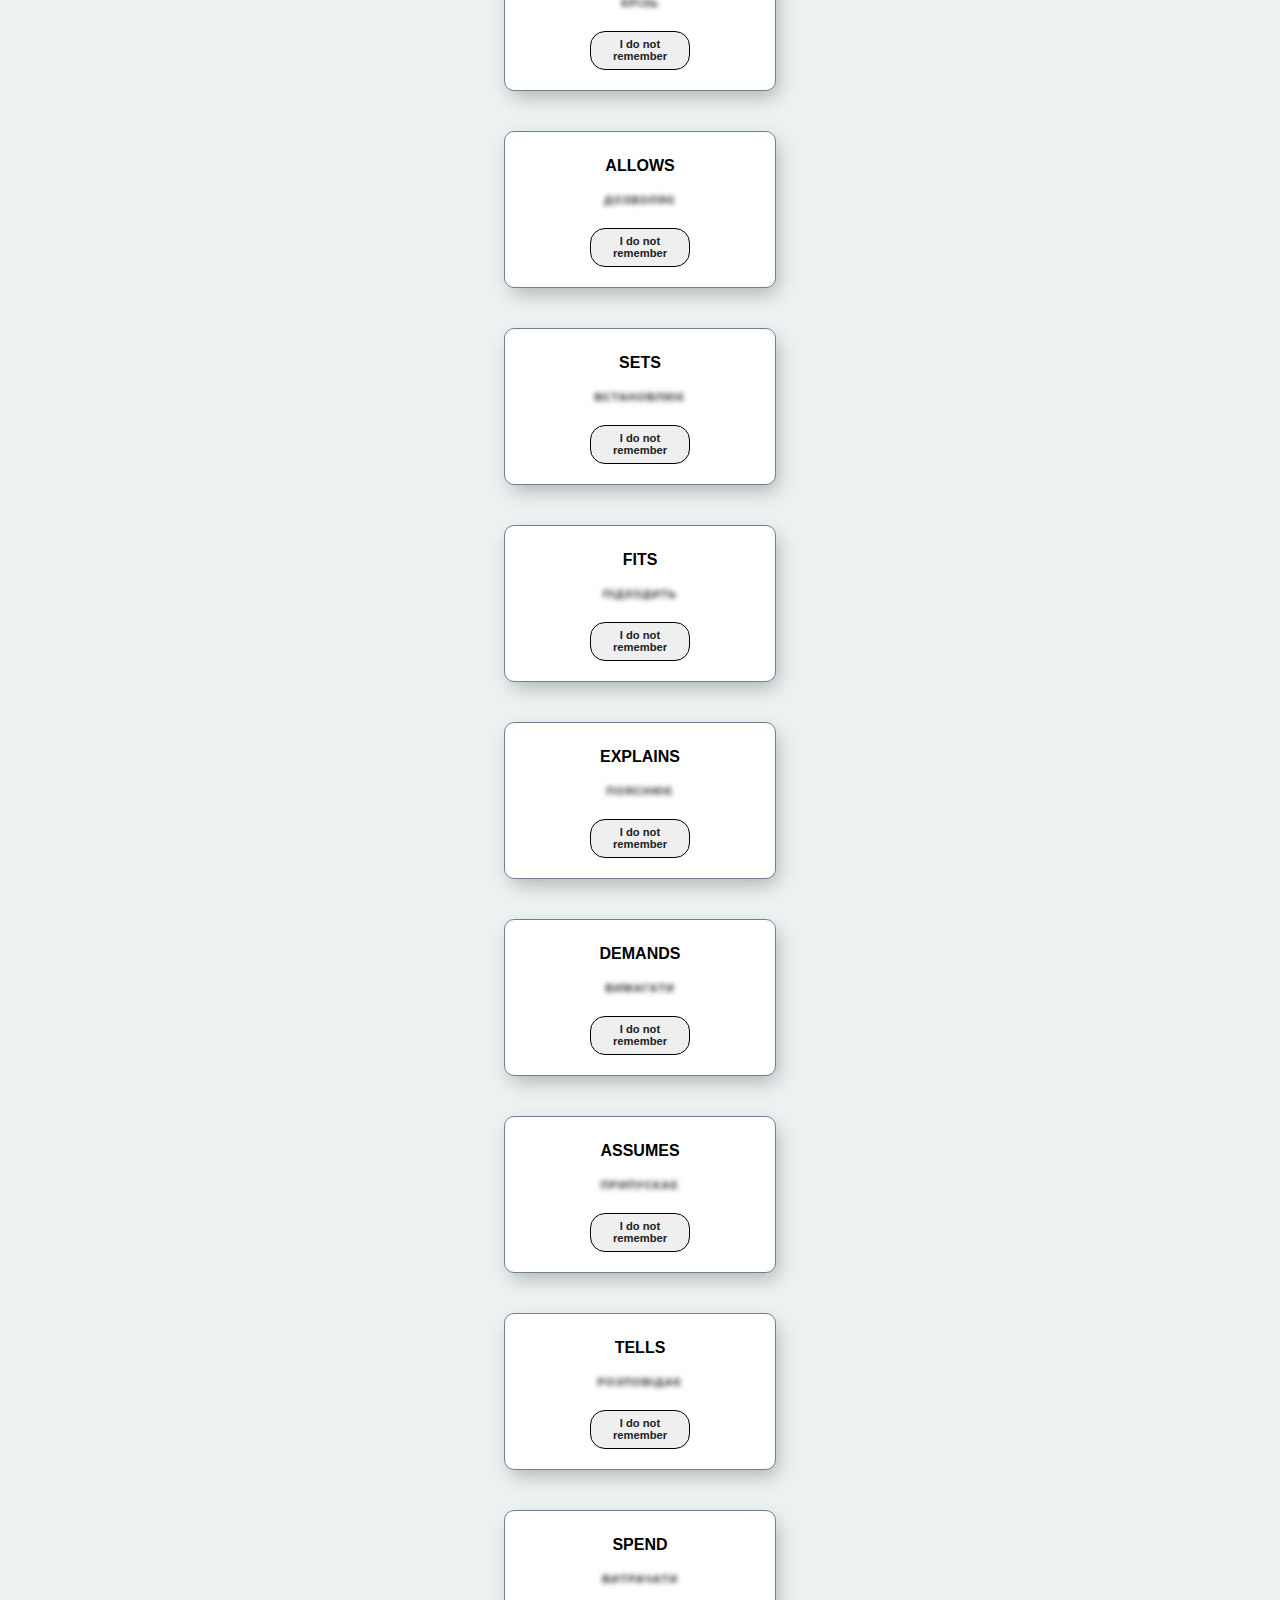
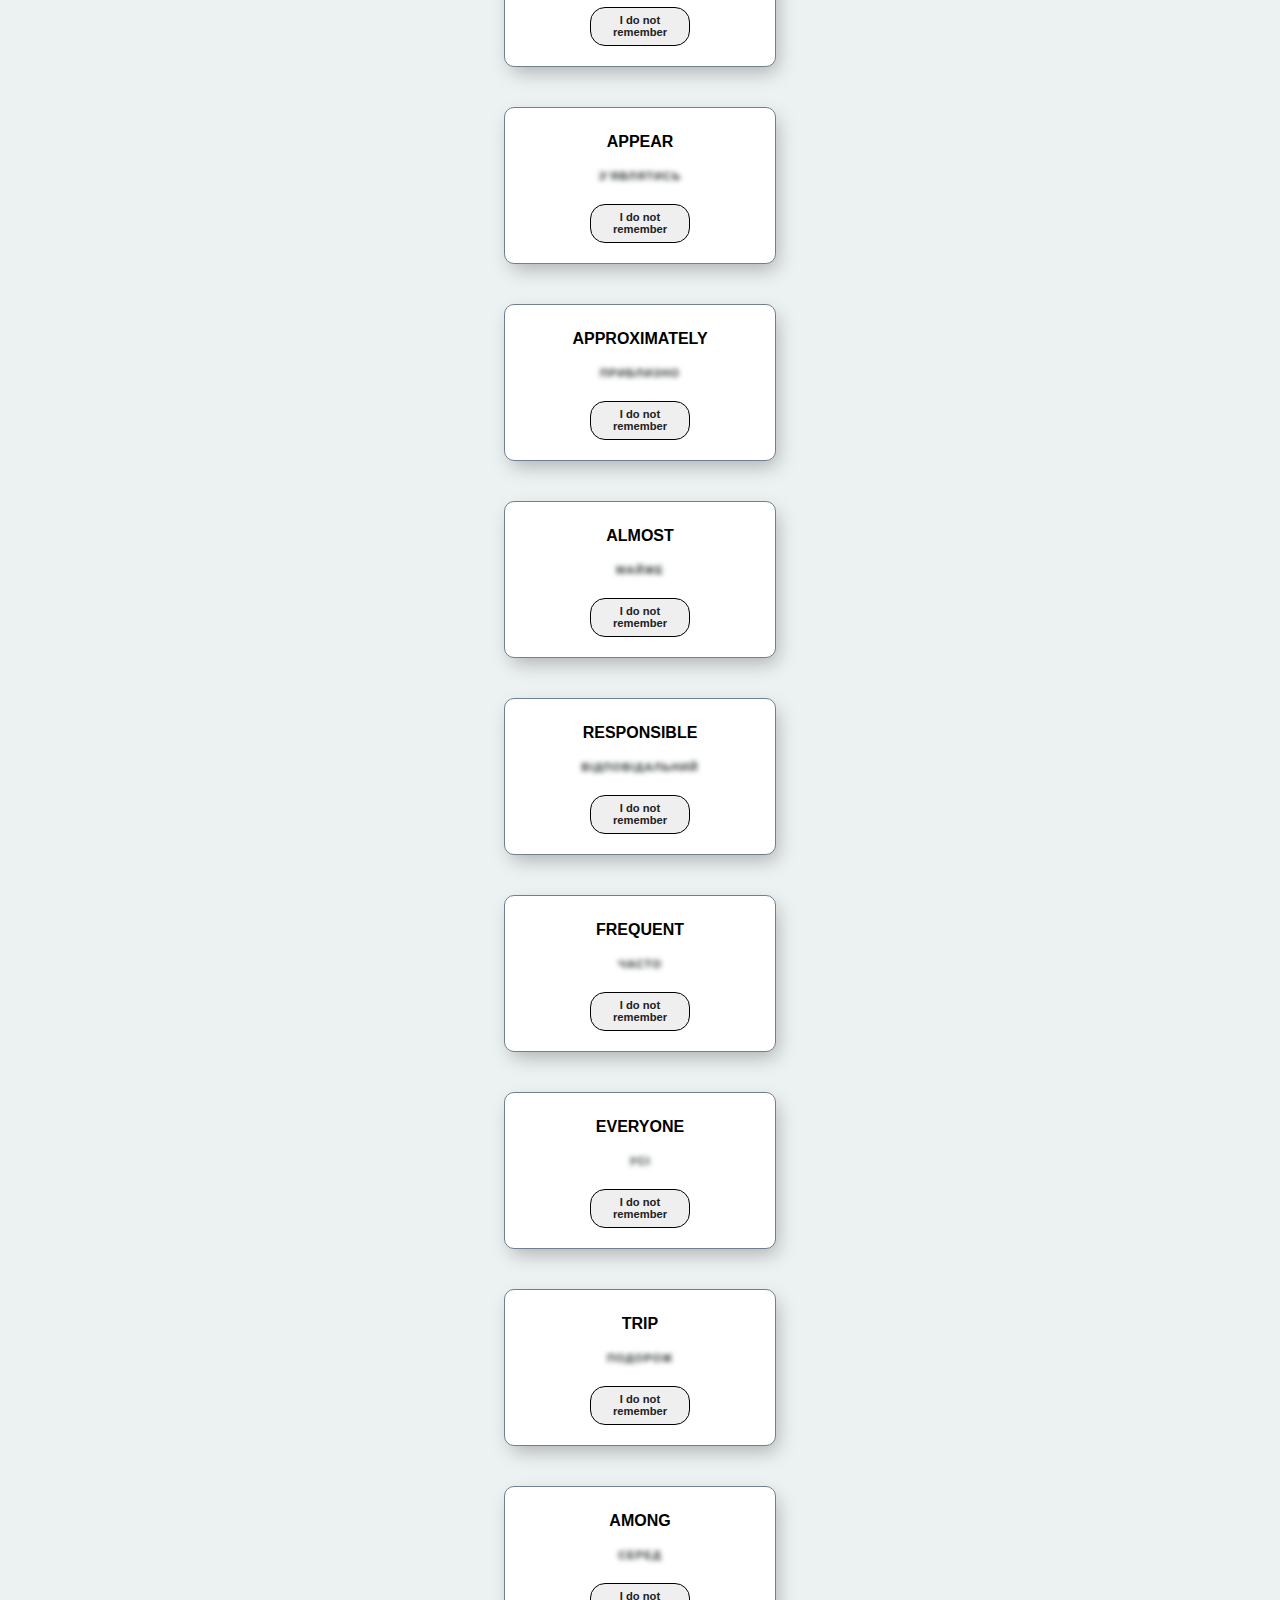
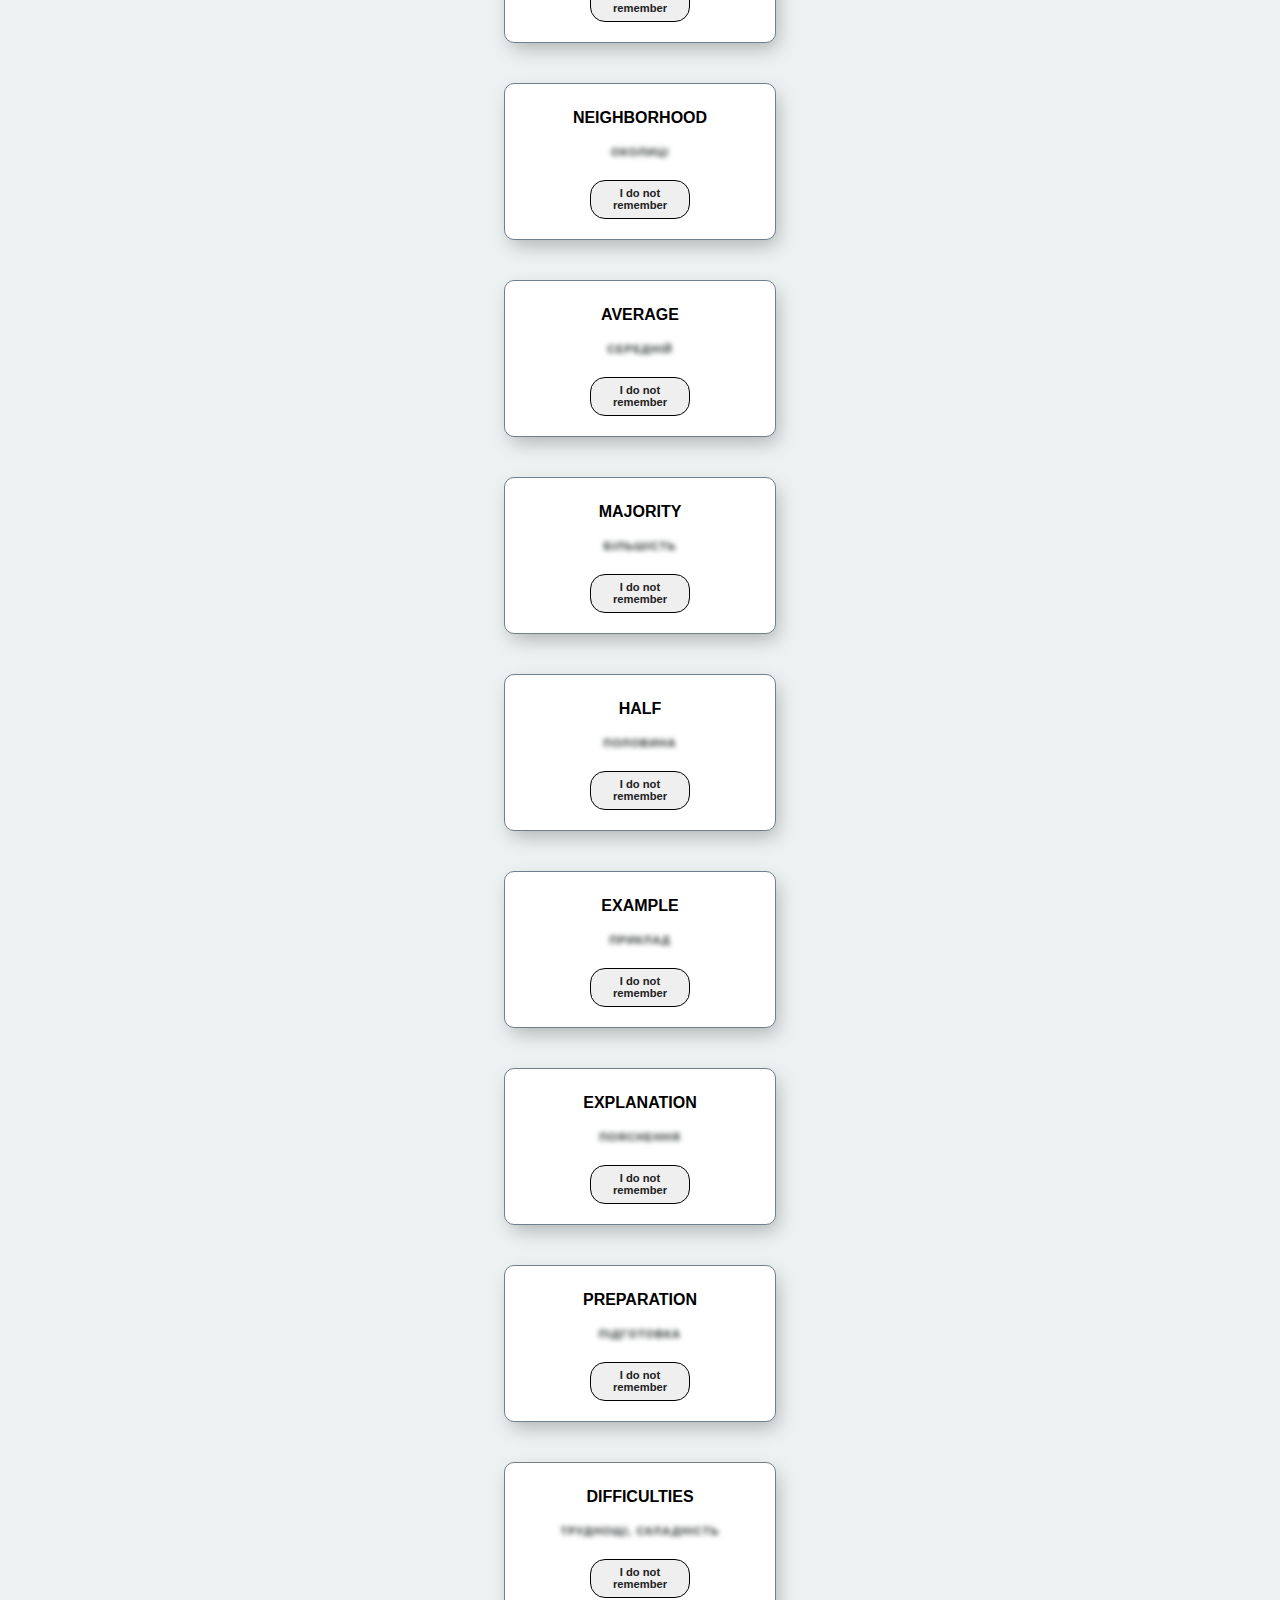
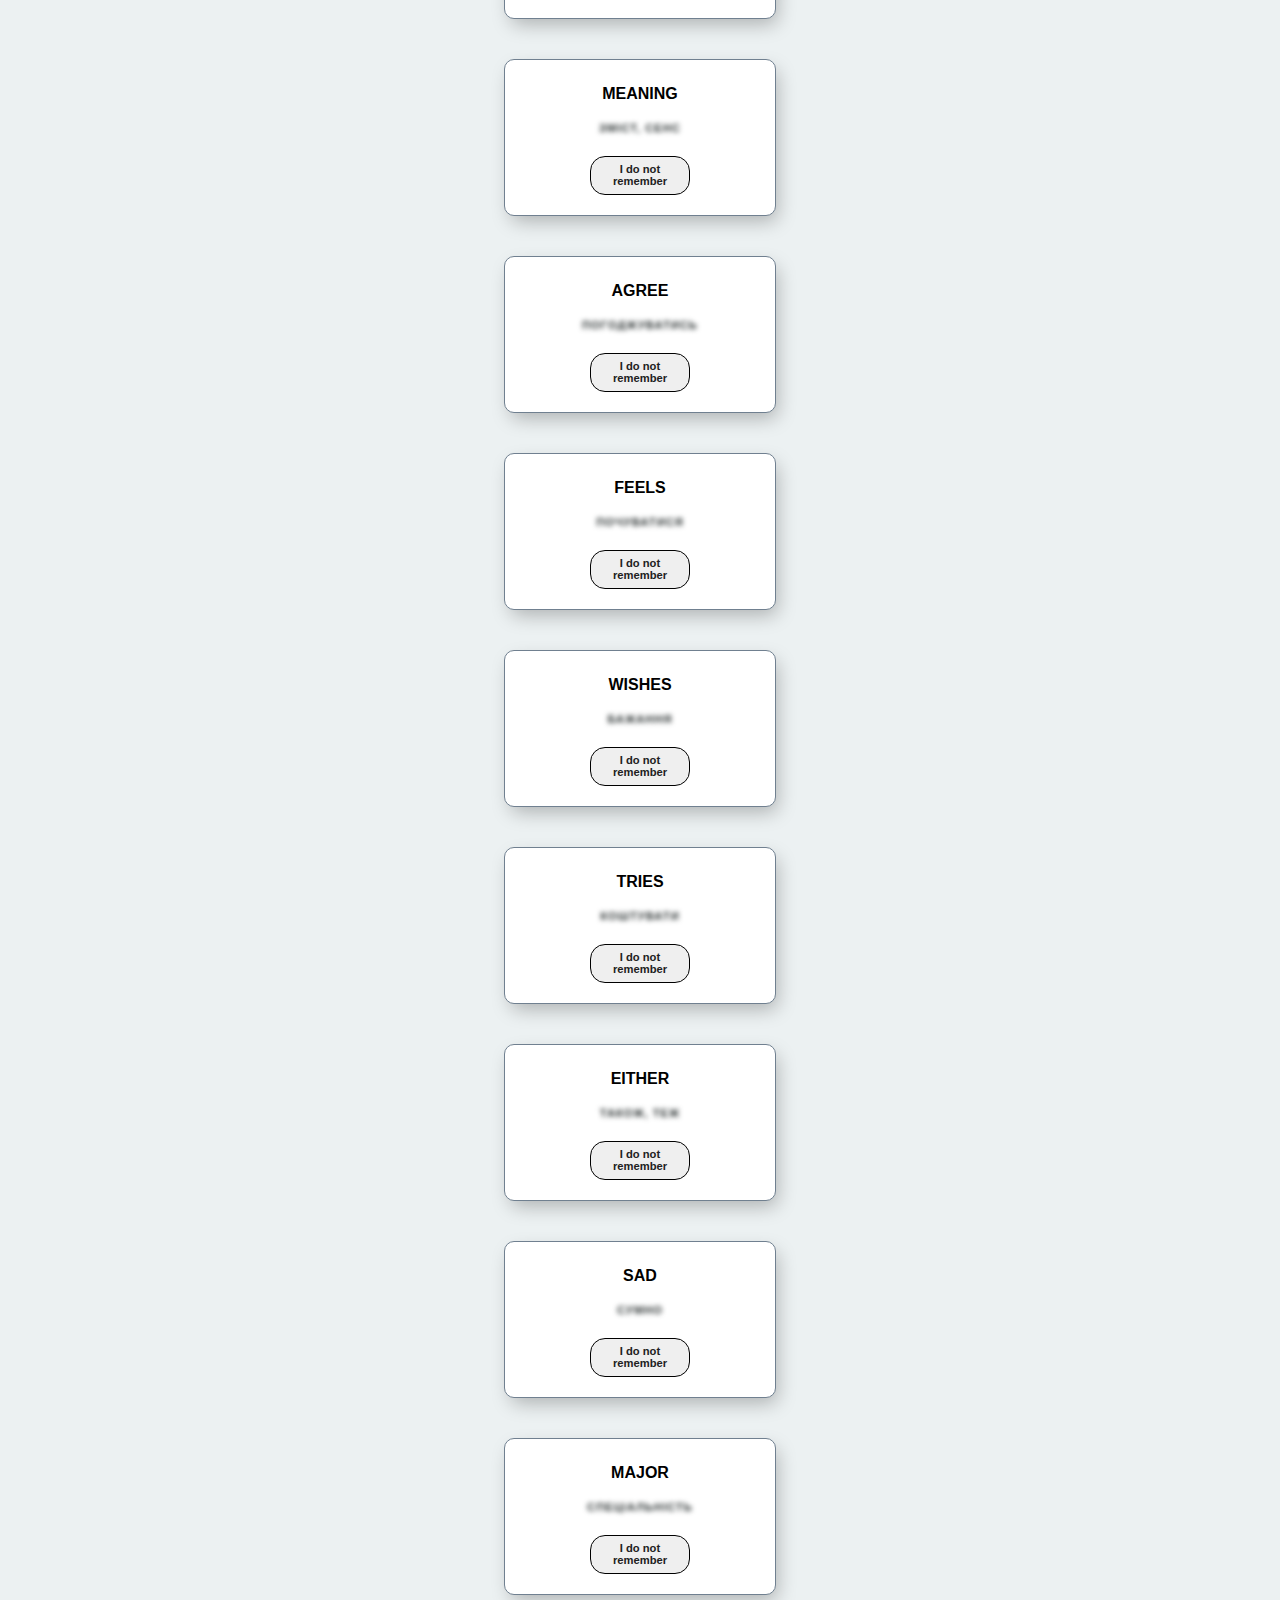
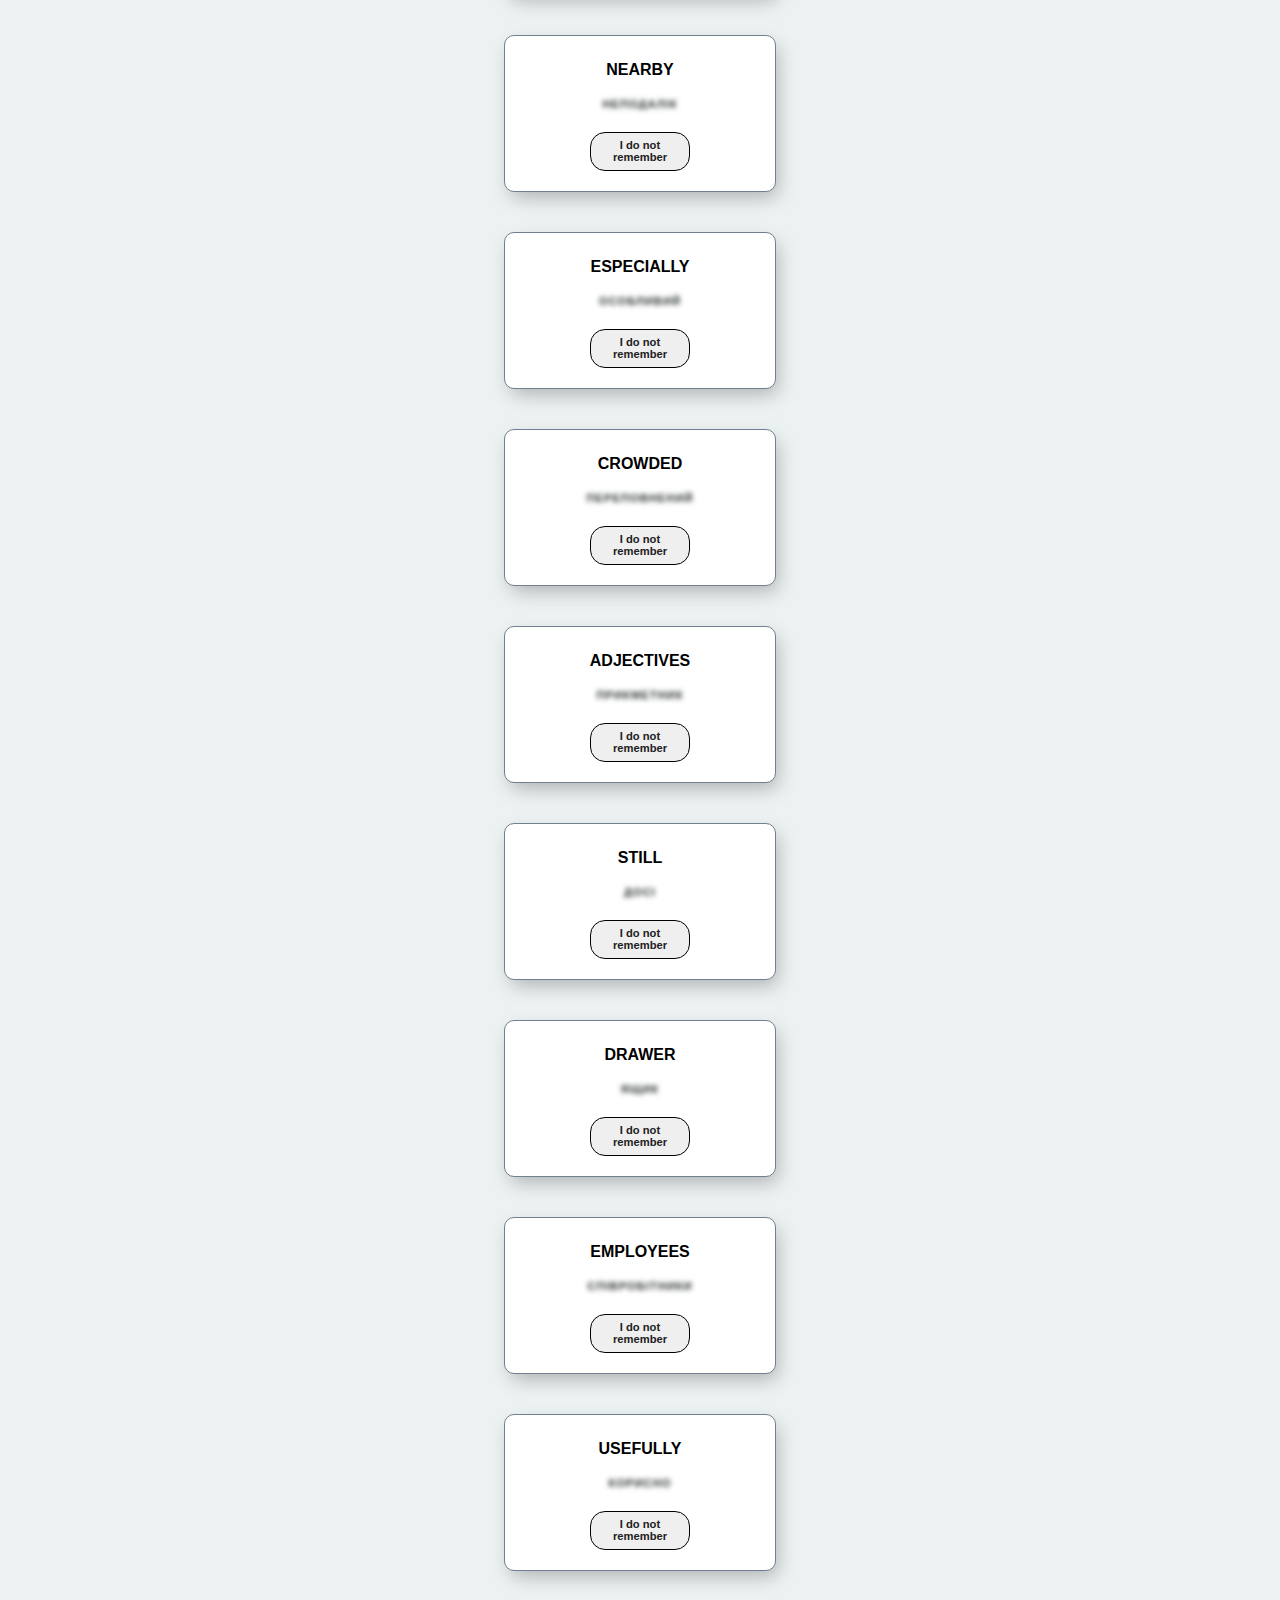
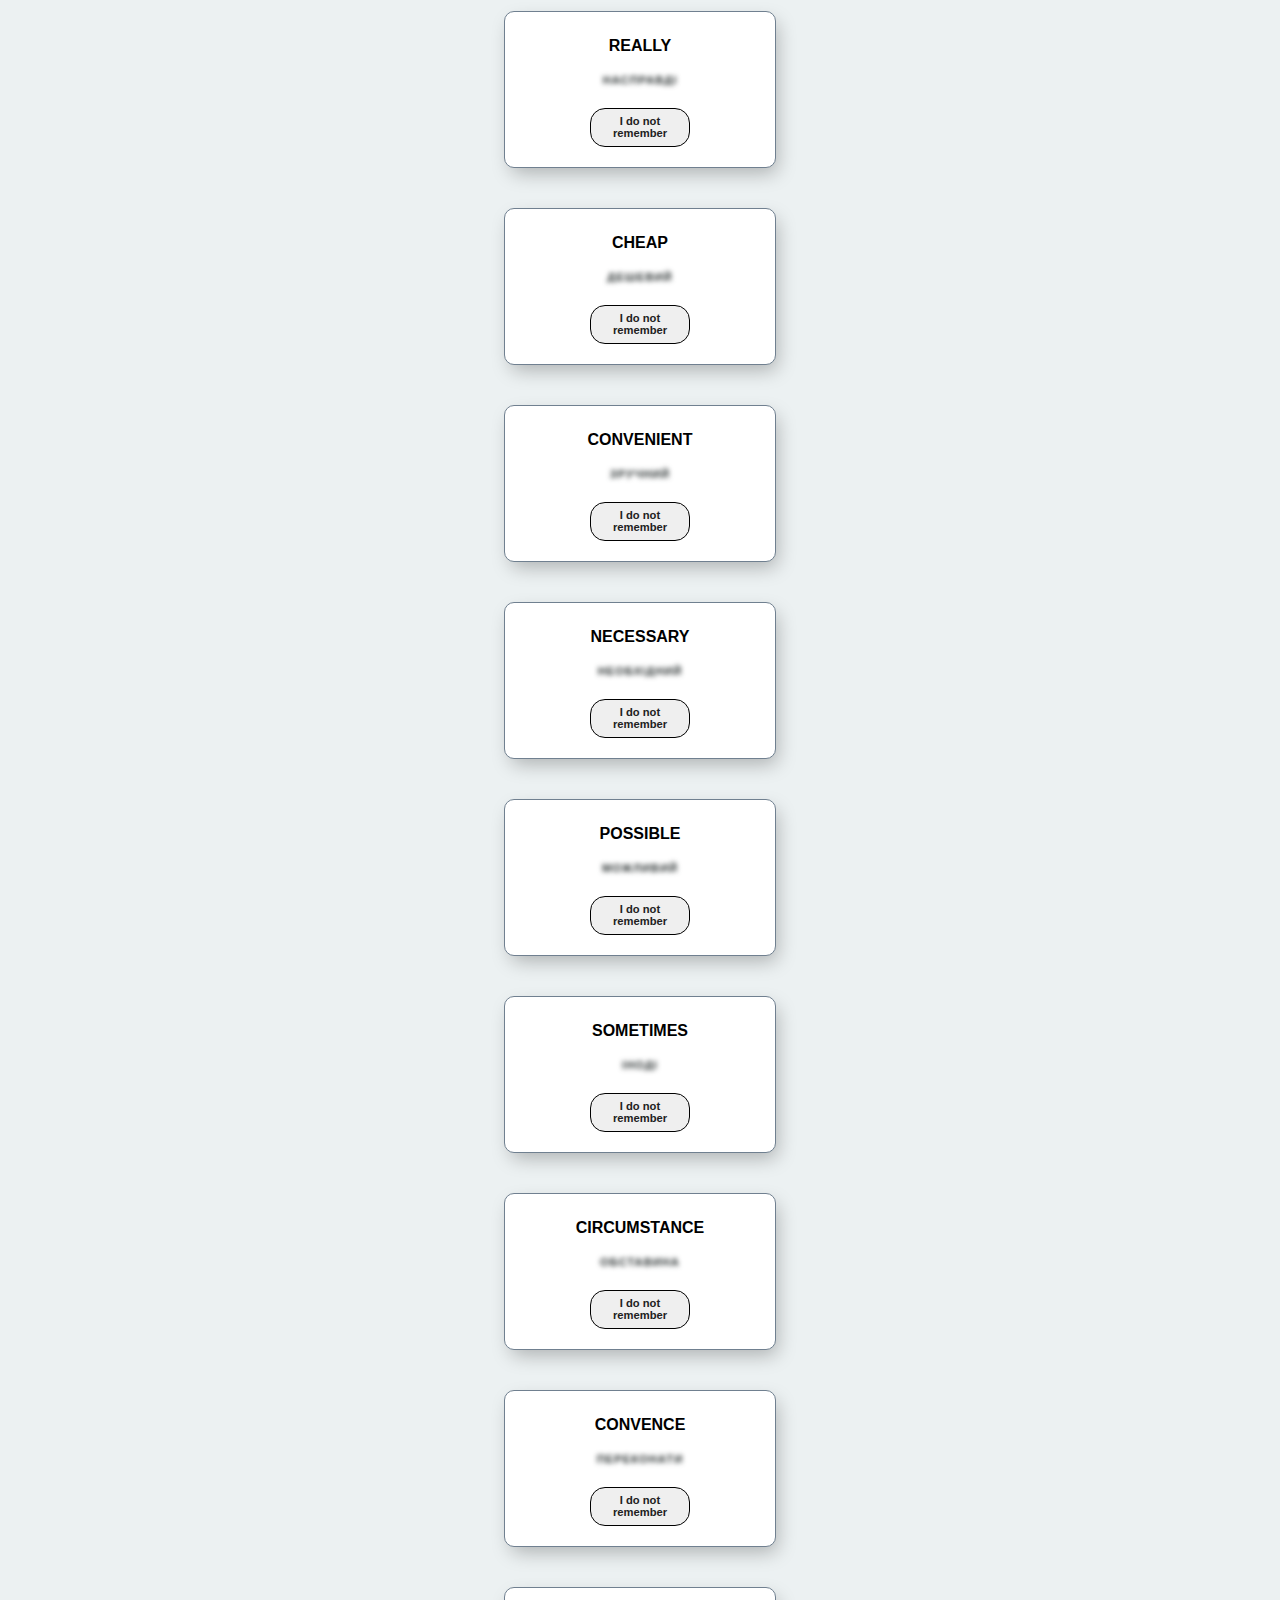
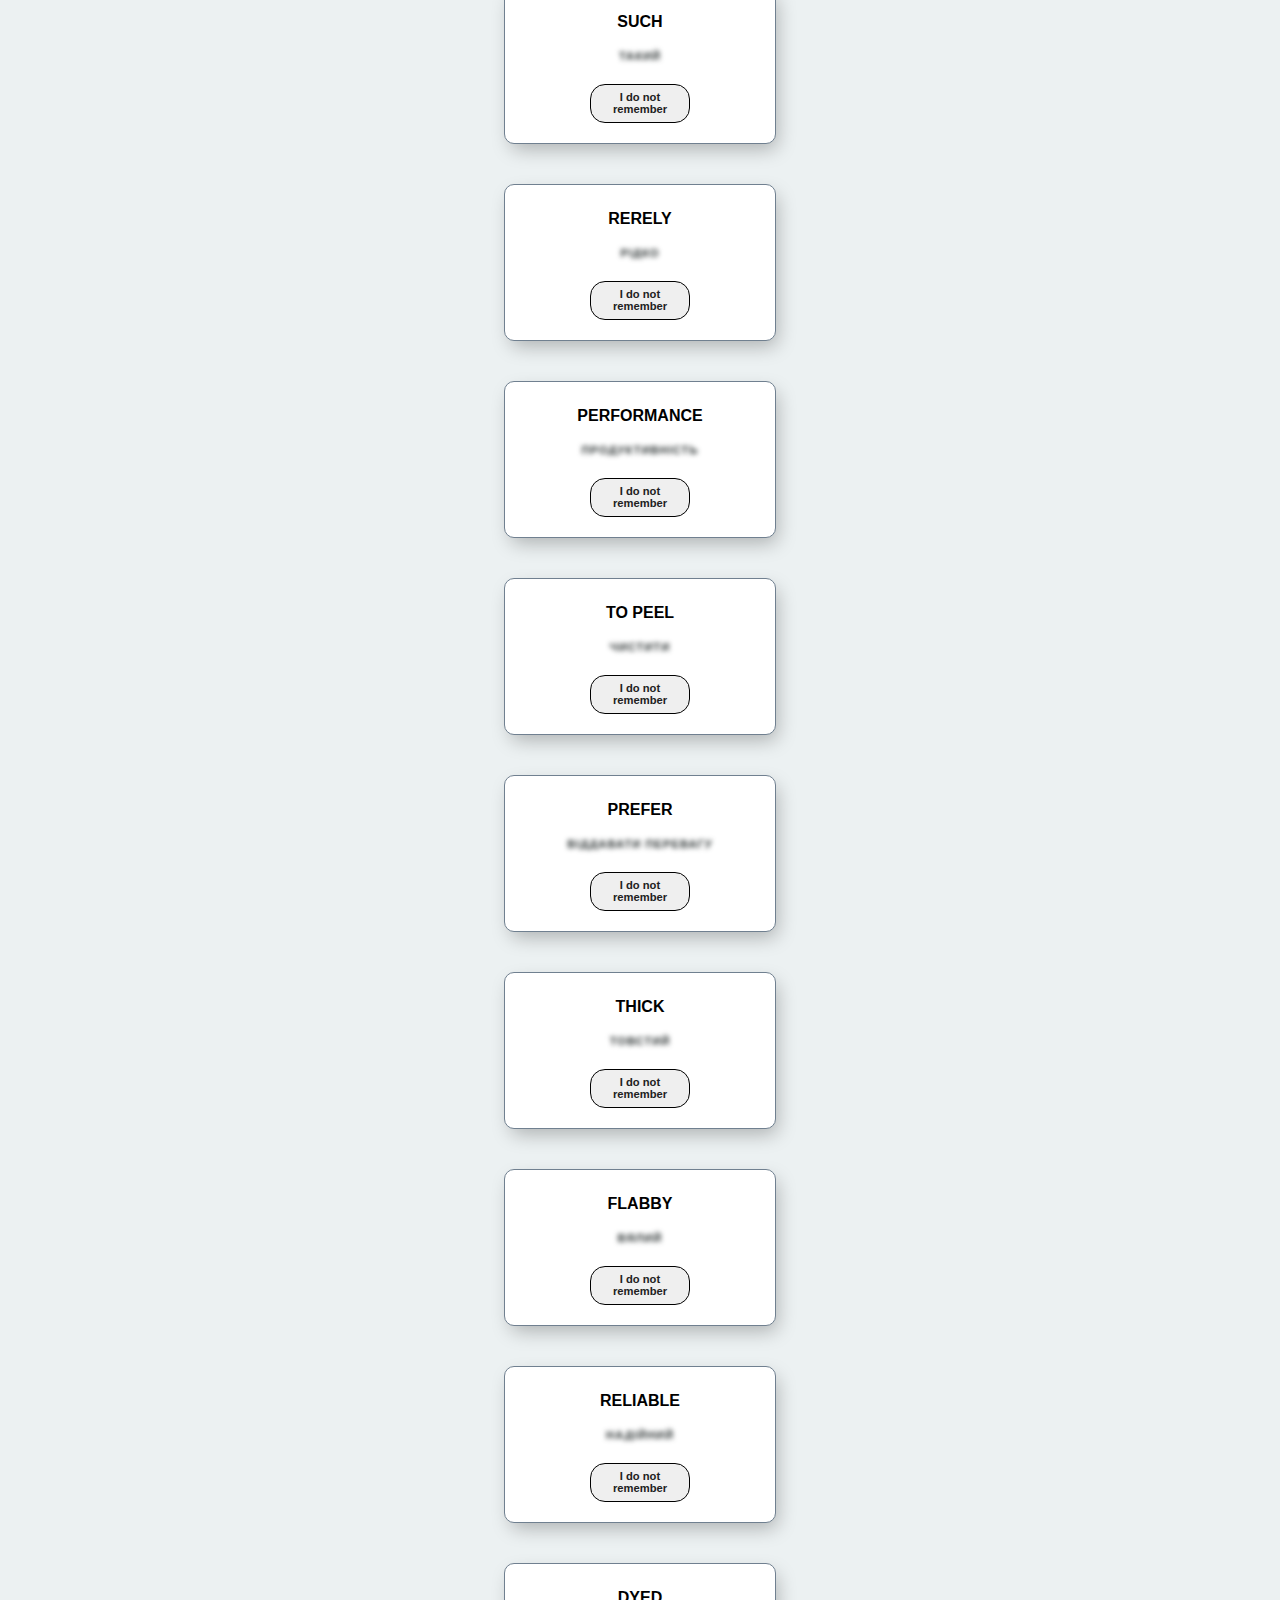
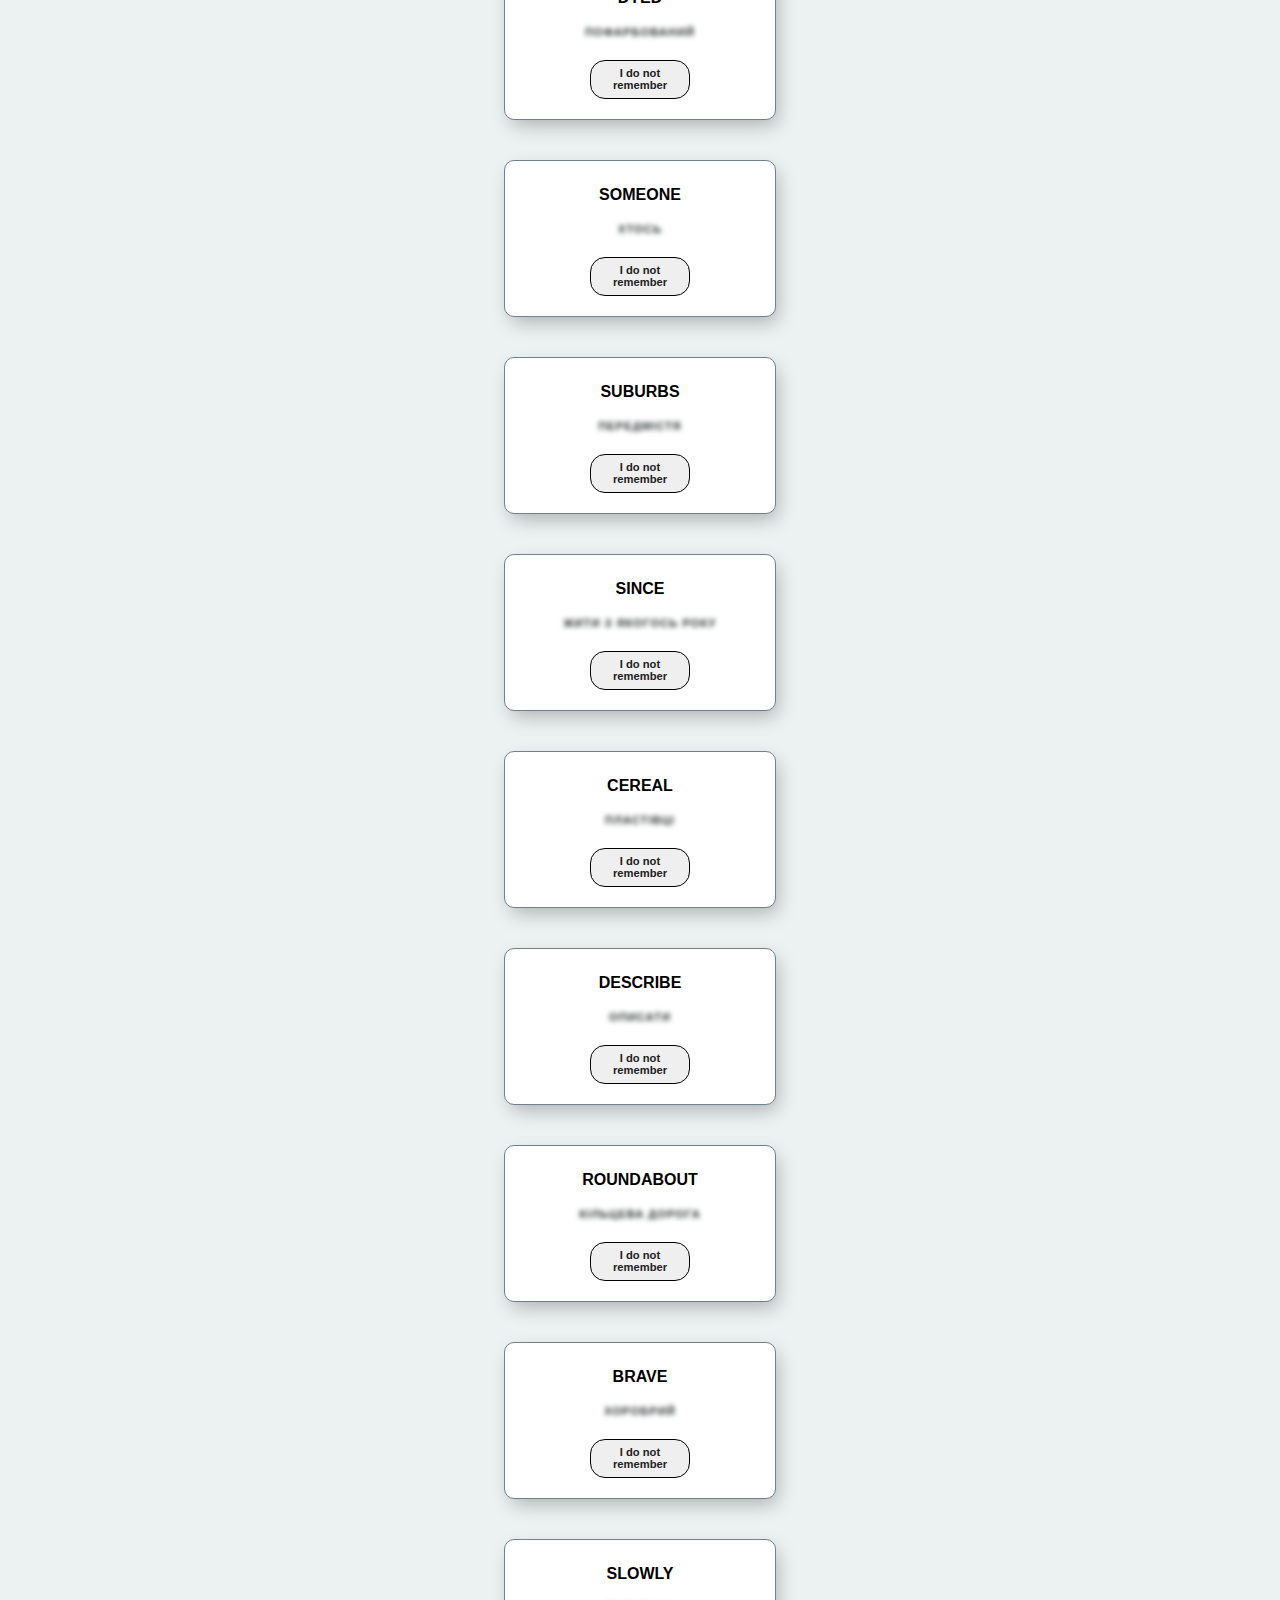
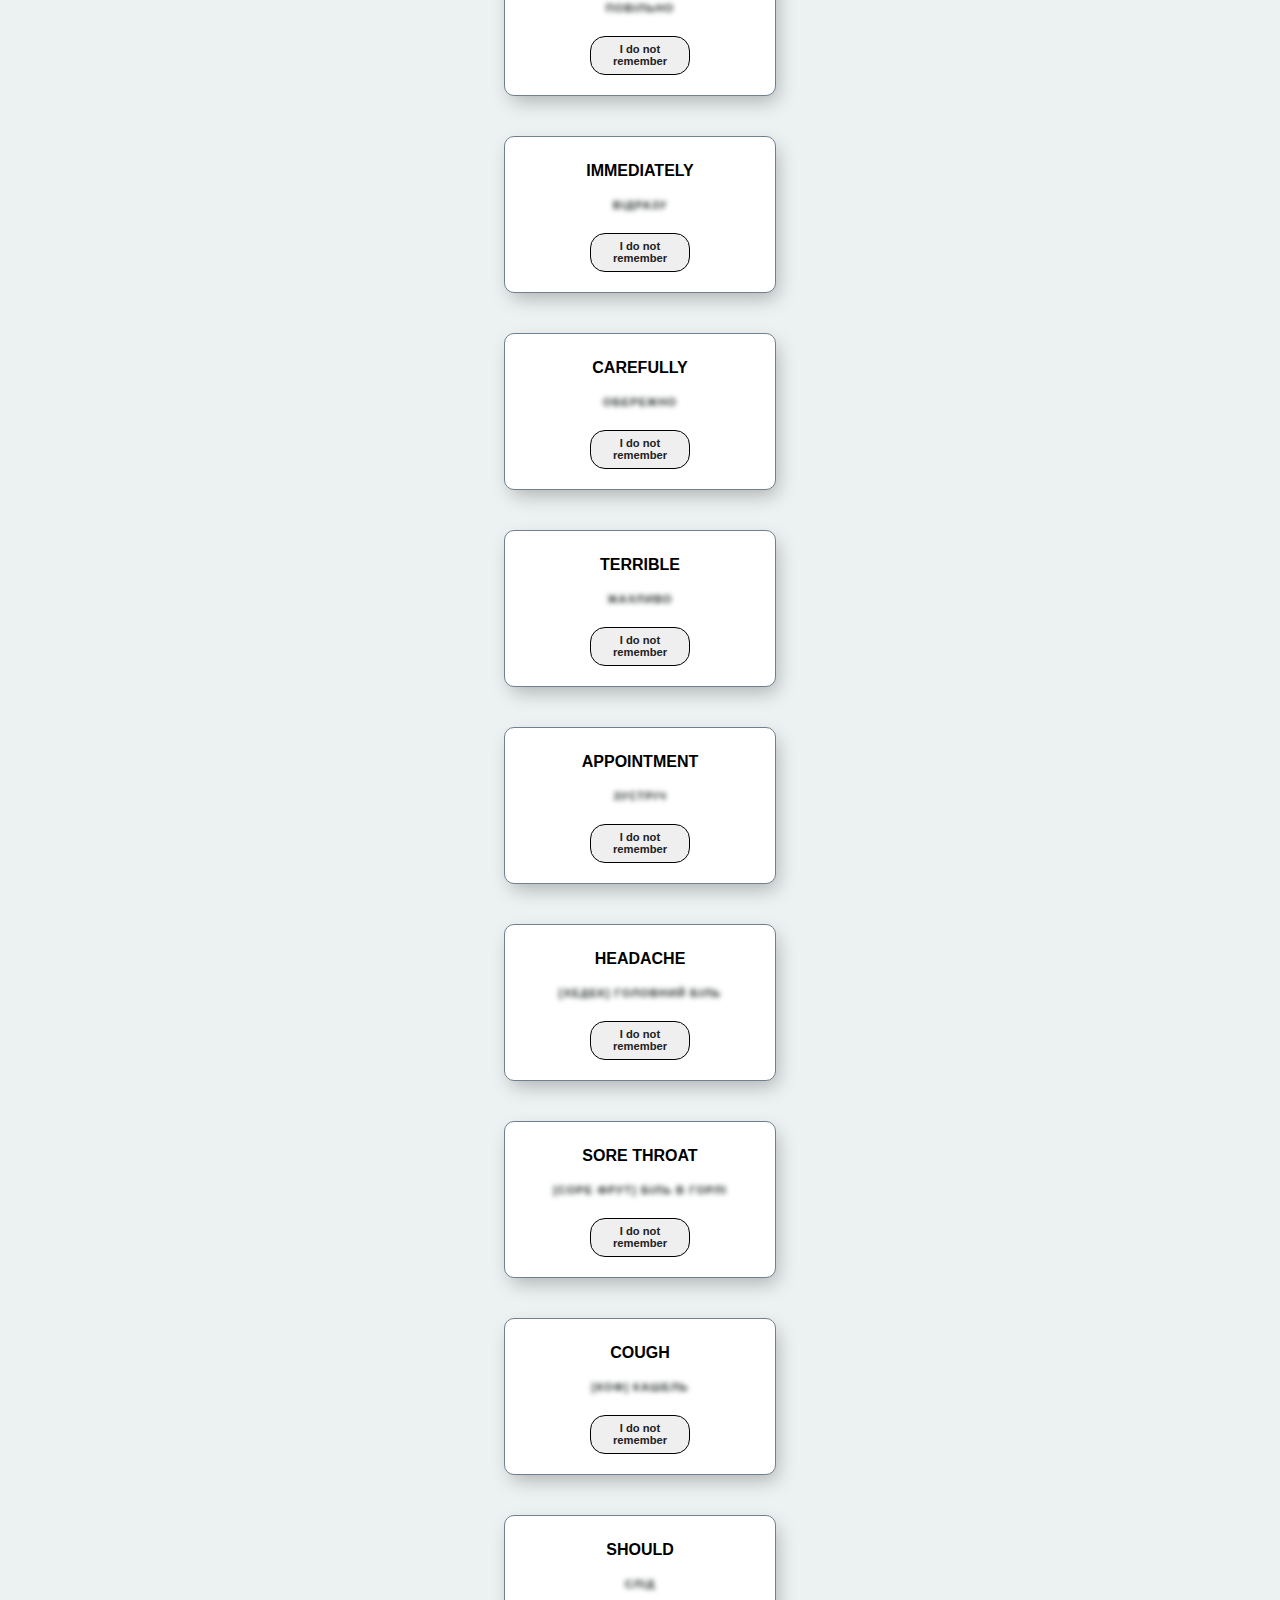
==== commit 9191500f: "addnewph" ====
--- a/index.html
+++ b/index.html
@@ -11,16 +11,25 @@
   <body>
     <section id="main" class="light-theme">
       <div class="wrap containerMain">
-        <span>version 3.2 update 2024-09-01</span>
+        <span>version 3.3 update 2025-03-28</span>
         <br>
         <div class="theme-switch-container">
-            <label for="theme-toggle" class="switch-label">☀️</label>
-            <label class="switch">
-                <input type="checkbox" id="theme-toggle">
-                <span class="slider"></span>
-            </label>
+          <label for="theme-toggle" class="switch-label">☀️</label>
+      <label class="switch">
+          <input type="checkbox" id="theme-toggle">
+          <span class="slider"></span>
+      </label>
+      <span class="span">Settings Style</span>
+
+          <label for="transparency-toggle" class="switch-label" id="icon">🙈</label>
+      <label class="switch">
+        <input type="checkbox" id="transparency-toggle" onchange="TransparencySwitch('section17', 'section3','section7', 'hidden')">
+          <span class="slider"></span>
+      </label>
+      <span class="span">Settings Transparency</span>
         </div>
-    </div>
+  
+</div>
       <!-- <span>I fix scrollAnimations</span> -->
     <div  class="boxWords boxWords--move-right">
       <a href="#main-footer" class="tooltip" id="delayedLink">
@@ -31,16 +40,18 @@
       <audio id="audioClickButton" src="button.mp3"></audio>
       <audio id="audioClickMain" src="buttonMain.mp3"></audio>
       <audio id="audioFix" src="audioFix.mp3"></audio>
-    <!-- <a href="#section1"><button><b>main word</b></button></a> -->
+   
     <a href="#section2"><button><b>phrases</b></button></a>
-    <a href="#section3"><button><b>question</b></button></a>
-    <a href="#section7"><button><b>reWord</b></button></a>
+    <a href="#section8"><button><b>short</b></button></a>
+    <a href="#section3"><button class="hidden" id="section3"><b>question</b></button></a>
+    <a href="#section7"><button class="hidden" id="section7"><b>reWord</b></button></a>
+    <a href="#section11"><button><b>irregular</b></button></a>
+    <a href="#section17"><button class="hidden" id="section17"><b>fastWord</b></button></a>
+         <!-- <a href="#section1"><button><b>main word</b></button></a> -->
     <!-- <a href="#section9.1"><button><b>weather</b></button></a> -->
     <!-- <a href="#section9.2"><button><b>eating</b></button></a> -->
     <!-- <a href="#section9.3"><button><b>gettingAround</b></button></a> -->
     <!-- <a href="#section10"><button><b>prime</b></button></a> -->
-    <a href="#section11"><button><b>irregular</b></button></a>
-    <a href="#section17"><button><b>fastWord</b></button></a>
     <!-- <a href="#section-word0"><button><b>Ти щось робив</b><h4>Did you ... ?</h4></button></a>
     <a href="#section-word1"><button><b>Ти щось(дія)</b><h4>Do you ... ?</h4></button></a>
     <a href="#section-word2"><button><b>Ти щось(хочеш)</b><h4>Do you want/like ?</h4></button></a>
@@ -91,6 +102,14 @@
 </section>
 
 <div class="container">
+  <div id="section8" class="boxWords boxWords--move-right"><h3>phrases short</h3>
+</div>
+</div>
+<section>
+  <div id="output-littlePhrases"></div>
+</section>
+
+<div class="container">
   <div id="section3" class="boxWords boxWords--move-right"><h3>Question</h3>
   </div>
 </div>
@@ -107,6 +126,24 @@
     <div id="output-reWord"></div>
 </section>
 
+
+
+<div class="container">
+  <div id="section11" class="boxWords boxWords--move-right"><h3>Irregular Verbs</h3>
+  </div>
+</div>
+<section>
+    <div id="irregularVerbs"></div>
+</section>
+
+<div class="container">
+  <div id="section17" class="boxWords boxWords--move-right"><h3>fastWord</h3>
+  </div>
+</div>
+<section>
+    <div id="fastWord"></div>
+</section>
+
 <!-- <div class="container">
   <div id="section10" class="boxWords boxWords--move-right"><h3>Prime English</h3>
   </div>
@@ -115,22 +152,6 @@
     <div id="output-prime"></div>
 </section> -->
 
-<div class="container">
-  <div id="section11" class="boxWords boxWords--move-right"><h3>Irregular Verbs</h3>
-  </div>
-</div>
-<section>
-    <div id="irregularVerbs"></div>
-</section>
-
-<div class="container">
-  <div id="section17" class="boxWords boxWords--move-right"><h3>fastWord</h3>
-  </div>
-</div>
-<section>
-    <div id="fastWord"></div>
-</section>
-
 <!-- <div class="container">
   <div id="section9" class="boxWords boxWords--move-right"><h3>Months</h3>
   </div>
@@ -155,13 +176,13 @@
     <div id="eating"></div>
 </section> -->
 
-<div class="container">
+<!-- <div class="container">
   <div id="section9.3" class="boxWords boxWords--move-right"><h3>Around</h3>
   </div>
 </div>
 <section>
     <div id="gettingAround"></div>
-</section>
+</section> -->
 
 <!-- <div class="container">
   <div id="section-word0" class="boxWords boxWords--move-right"><h3>Ти щось робив</h3>
@@ -310,7 +331,7 @@
   </a>
   </div>
     <div class="footer-content">
-      <p>&copy; 2024 Tromp86 Website. All rights reserved.</p>
+      <p>&copy; 2025 Tromp86 Website. All rights reserved.</p>
     </div>
   </footer>
 
@@ -323,6 +344,15 @@
     section.classList.toggle('dark-theme');
     section.classList.toggle('light-theme');
   }
+
+  function TransparencySwitch(...ids) {
+    ids.forEach(id => {
+        const element = document.getElementById(id);
+        if (element) {
+            element.classList.toggle('hidden');
+        }
+    });
+}
 </script>
 
 </html>
--- a/style.css
+++ b/style.css
@@ -18,7 +18,9 @@
   flex-direction: column;
   align-items: flex-start;
 }
-
+.hidden {
+  display: none;
+}
 body.light-theme {
   background-color: rgb(236, 241, 242);
   color: black;
@@ -52,13 +54,18 @@
   width: 3.5em;
   height: 2em;
 }
-
 .switch input {
   opacity: 0;
   width: 0;
   height: 0;
 }
-
+.hidden-state {
+  visibility: hidden;
+}
+
+.visible-state {
+  visibility: visible;
+}
 .slider {
   position: absolute;
   cursor: pointer;
@@ -102,8 +109,9 @@
 }
 
 .switch-label {
-  margin-right: 10px;
+  margin-right: 5px;
   font-size: 16px;
+  padding-left: 15px;
 }
 
 b {
@@ -119,6 +127,12 @@
   right: 0px;
   color: slategray;
   letter-spacing: 2px;
+}
+.span{
+  margin-right: 5px;
+  transform: translateX(5px);
+  font-size: 13px;
+  width: 100px;
 }
 h1 {
   width: 100%;
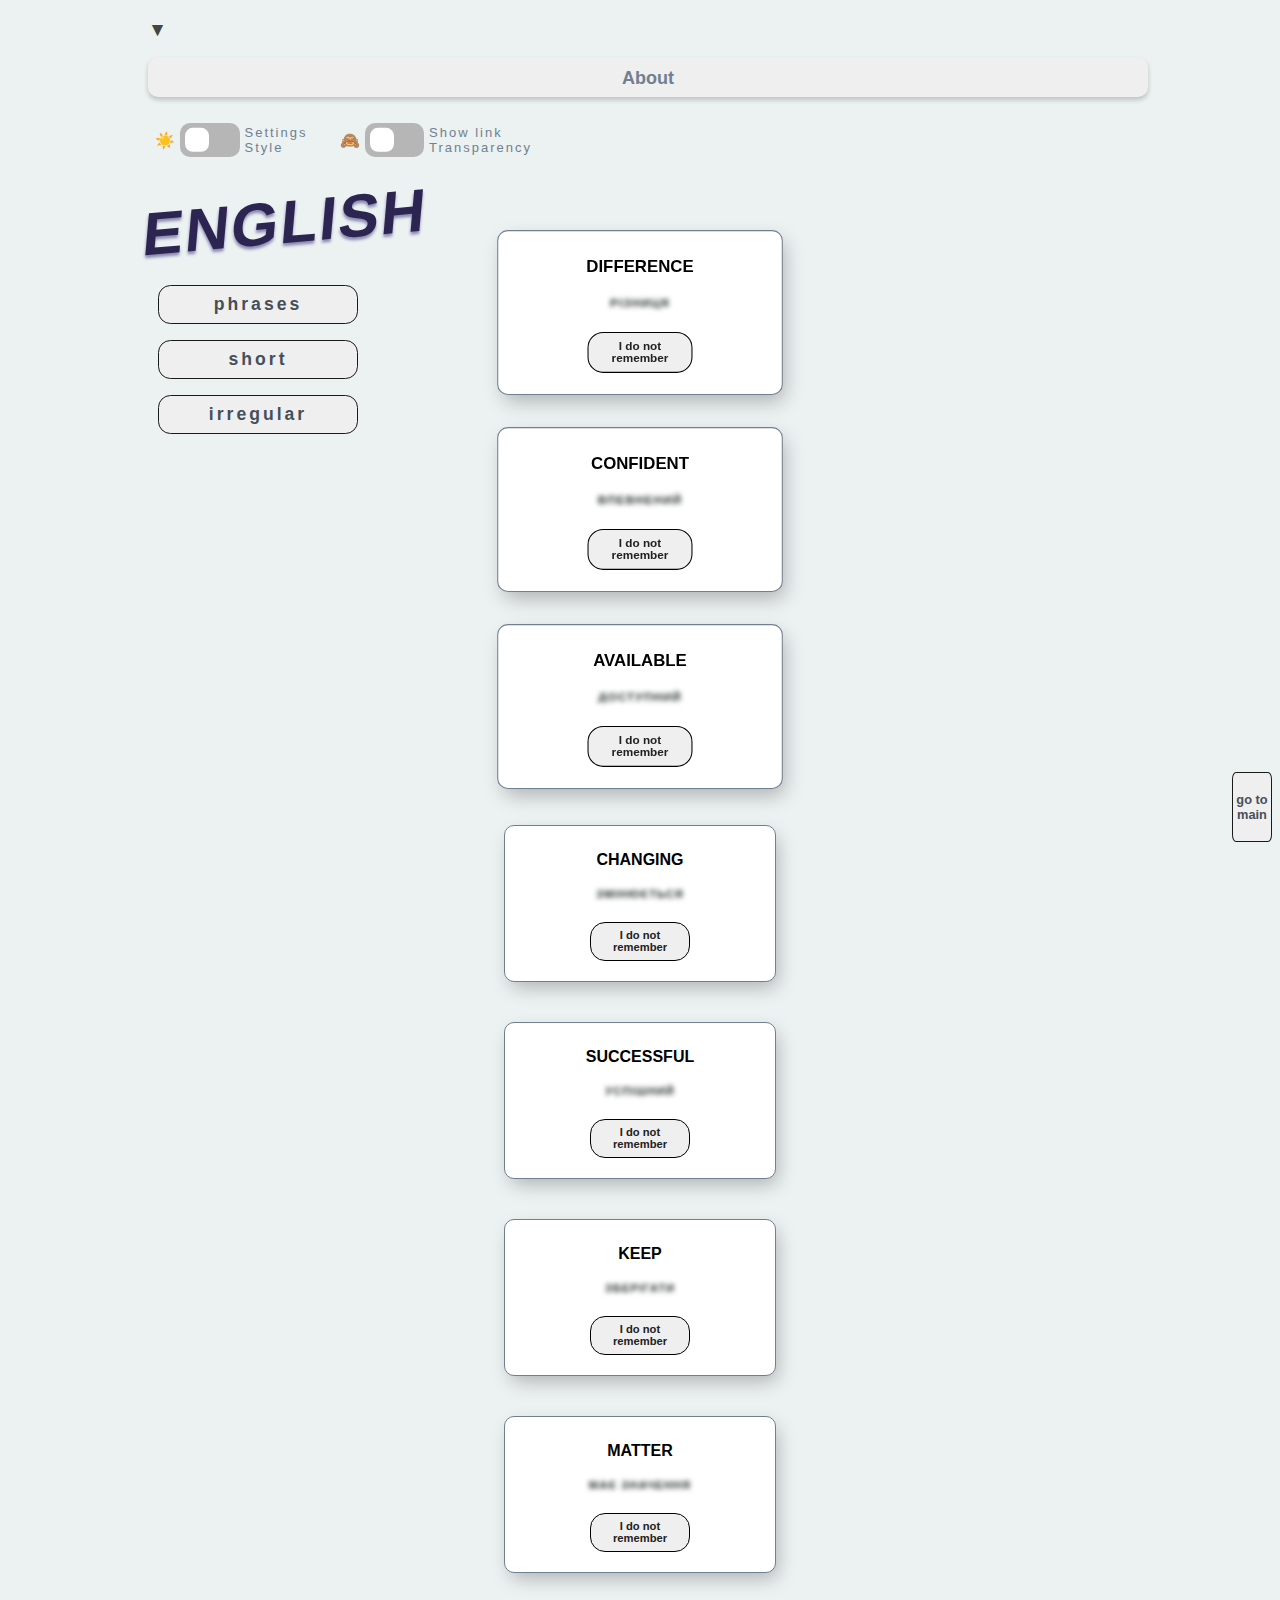
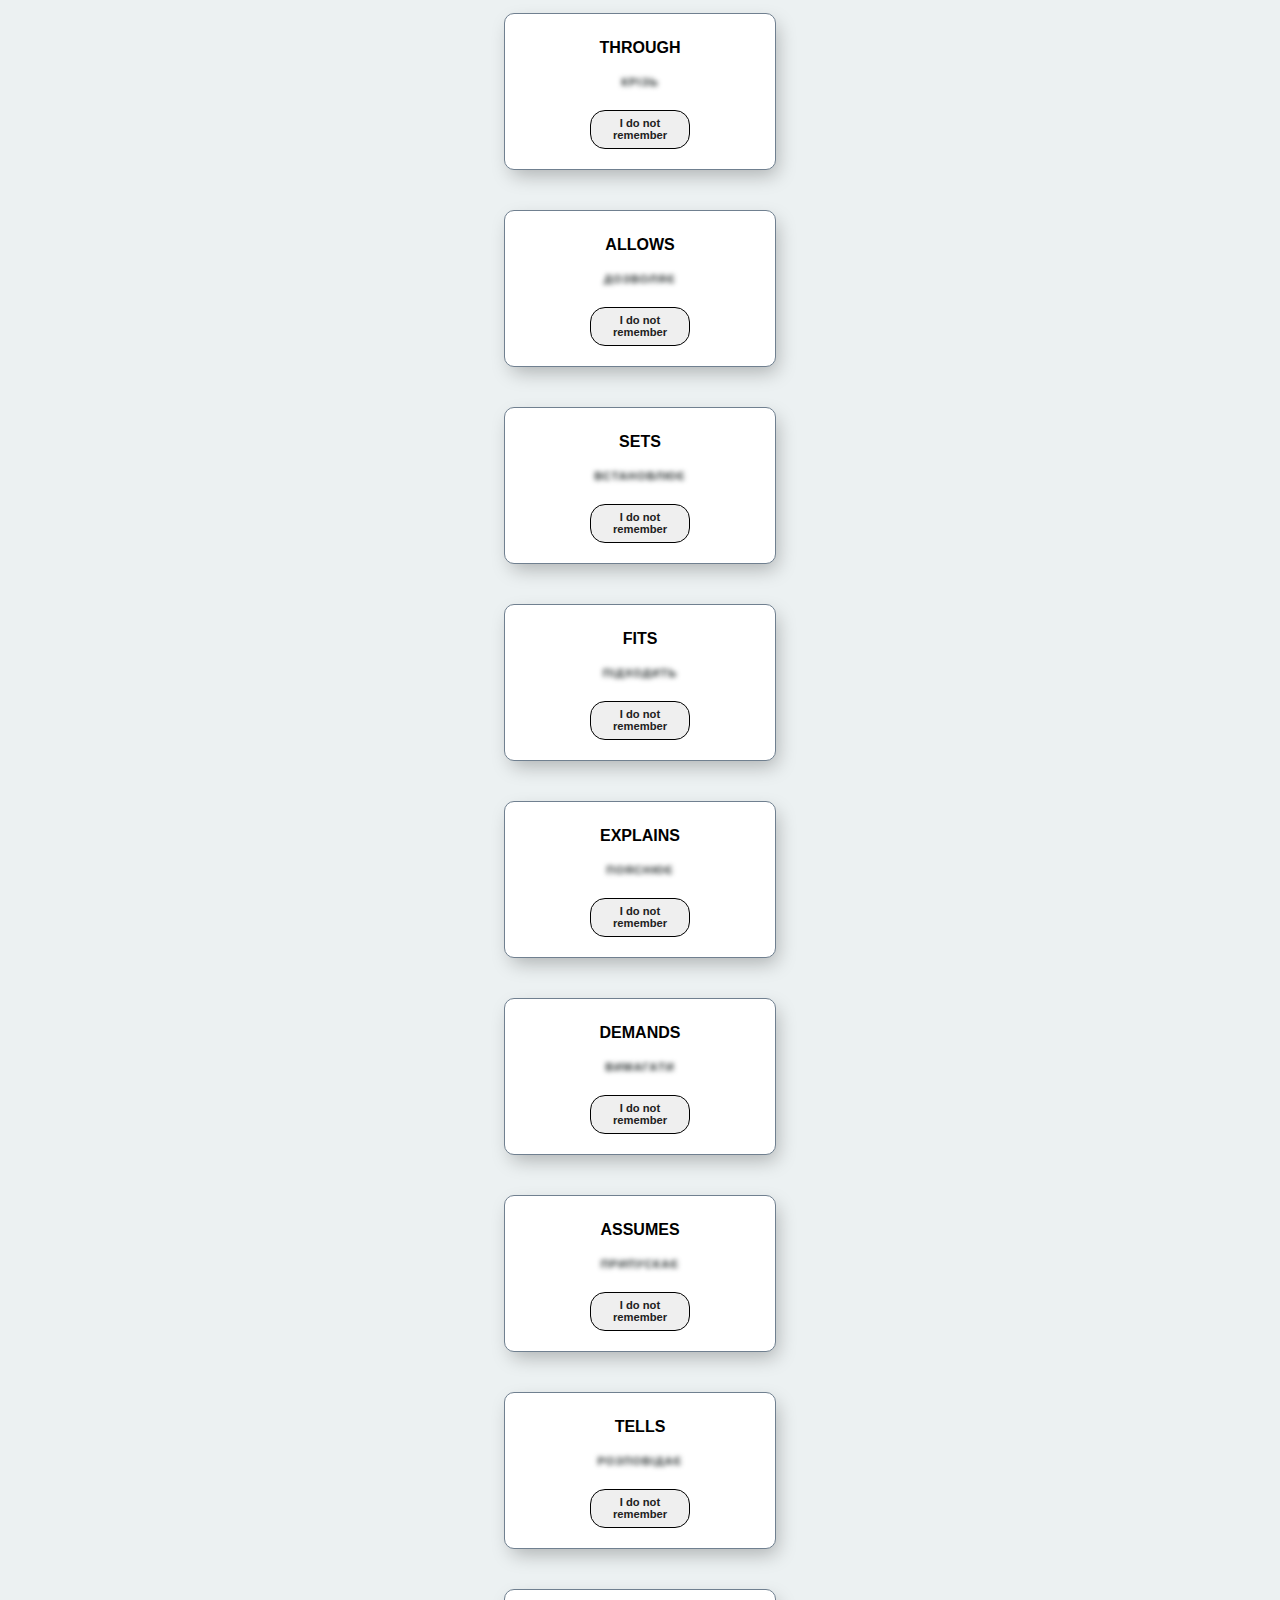
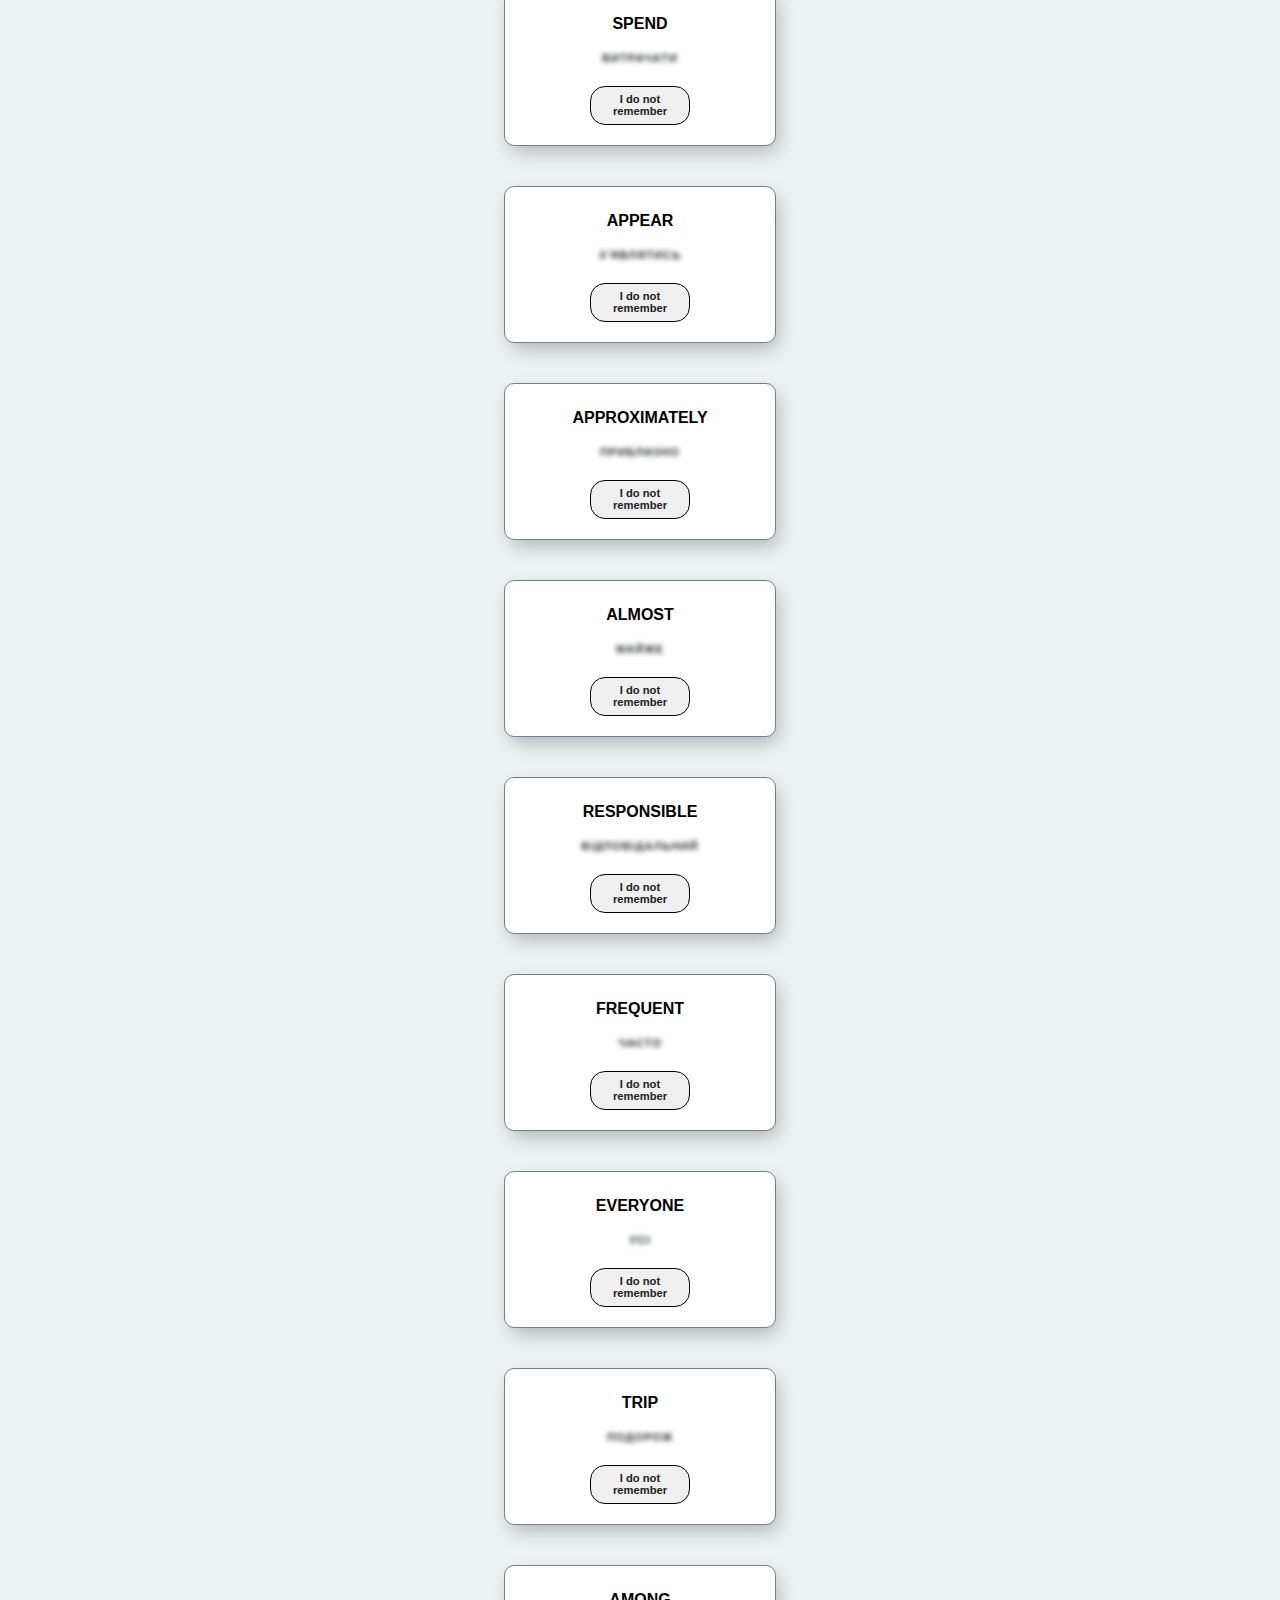
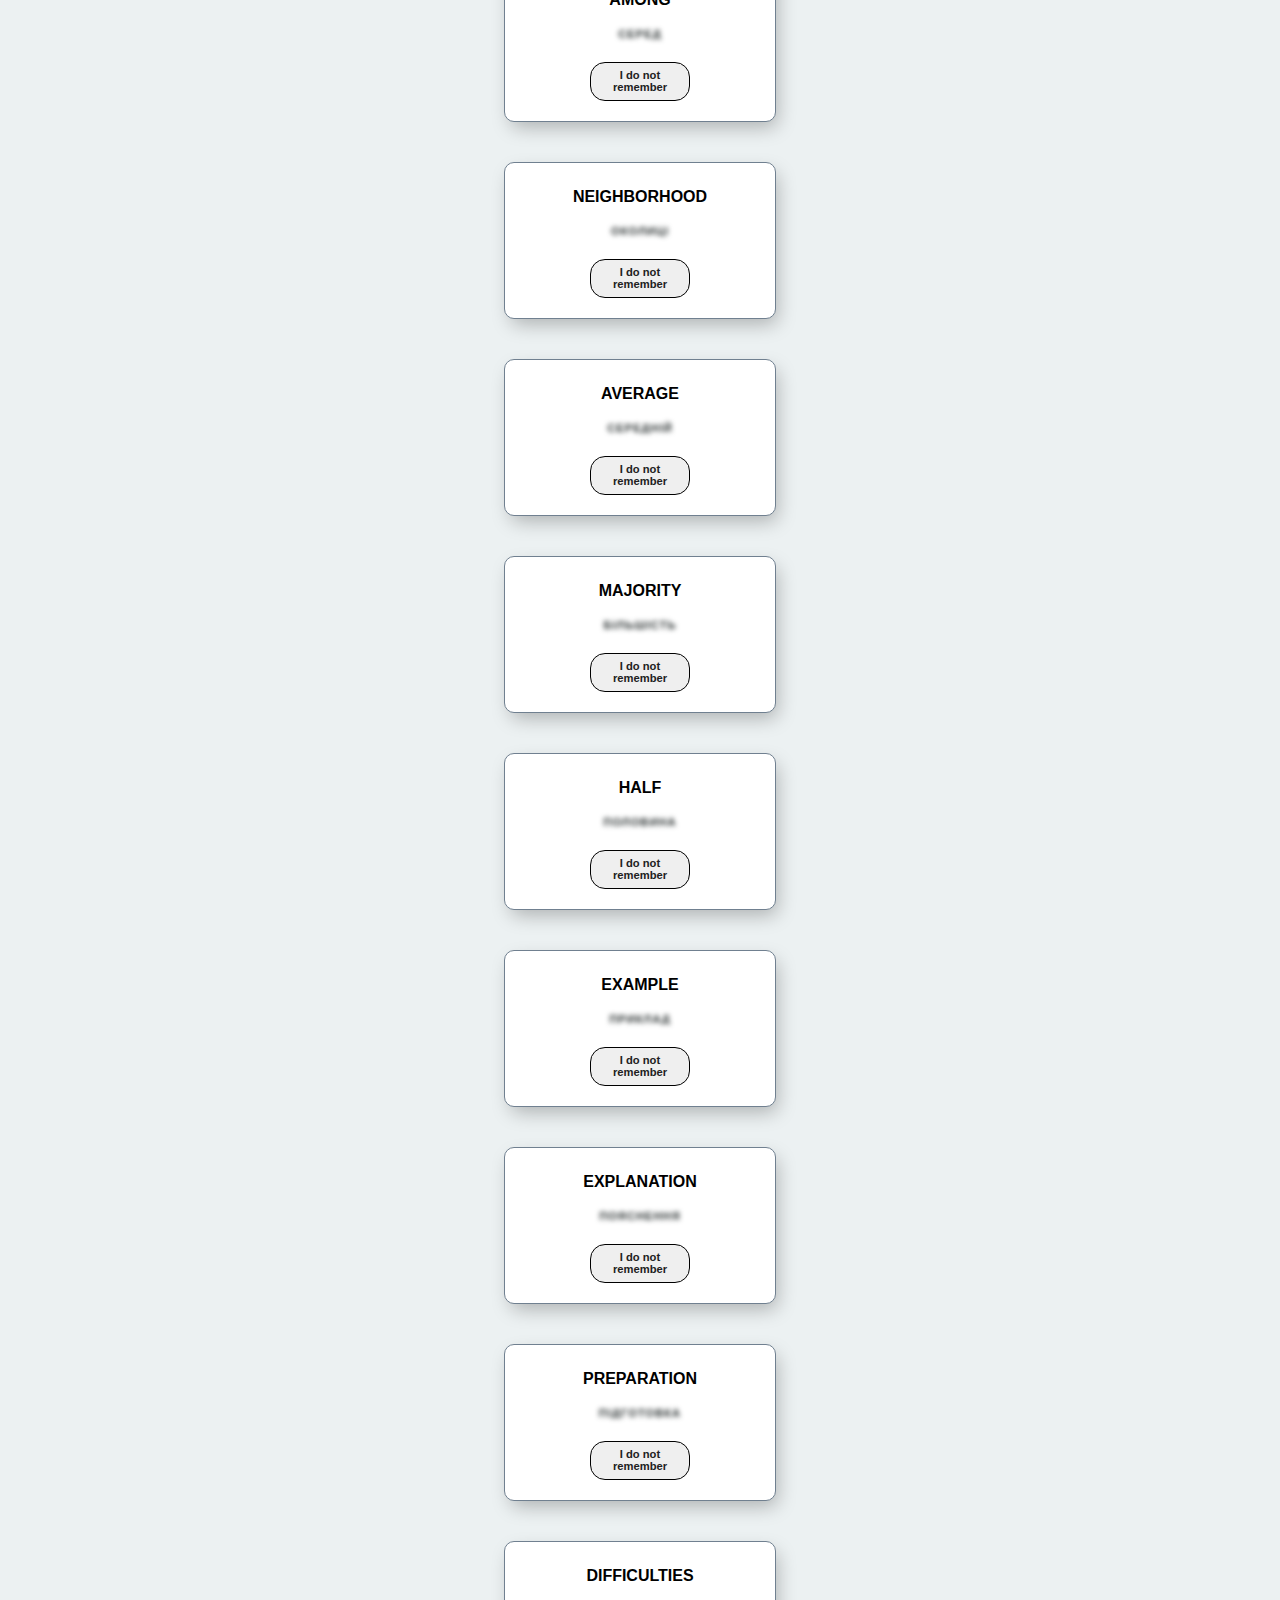
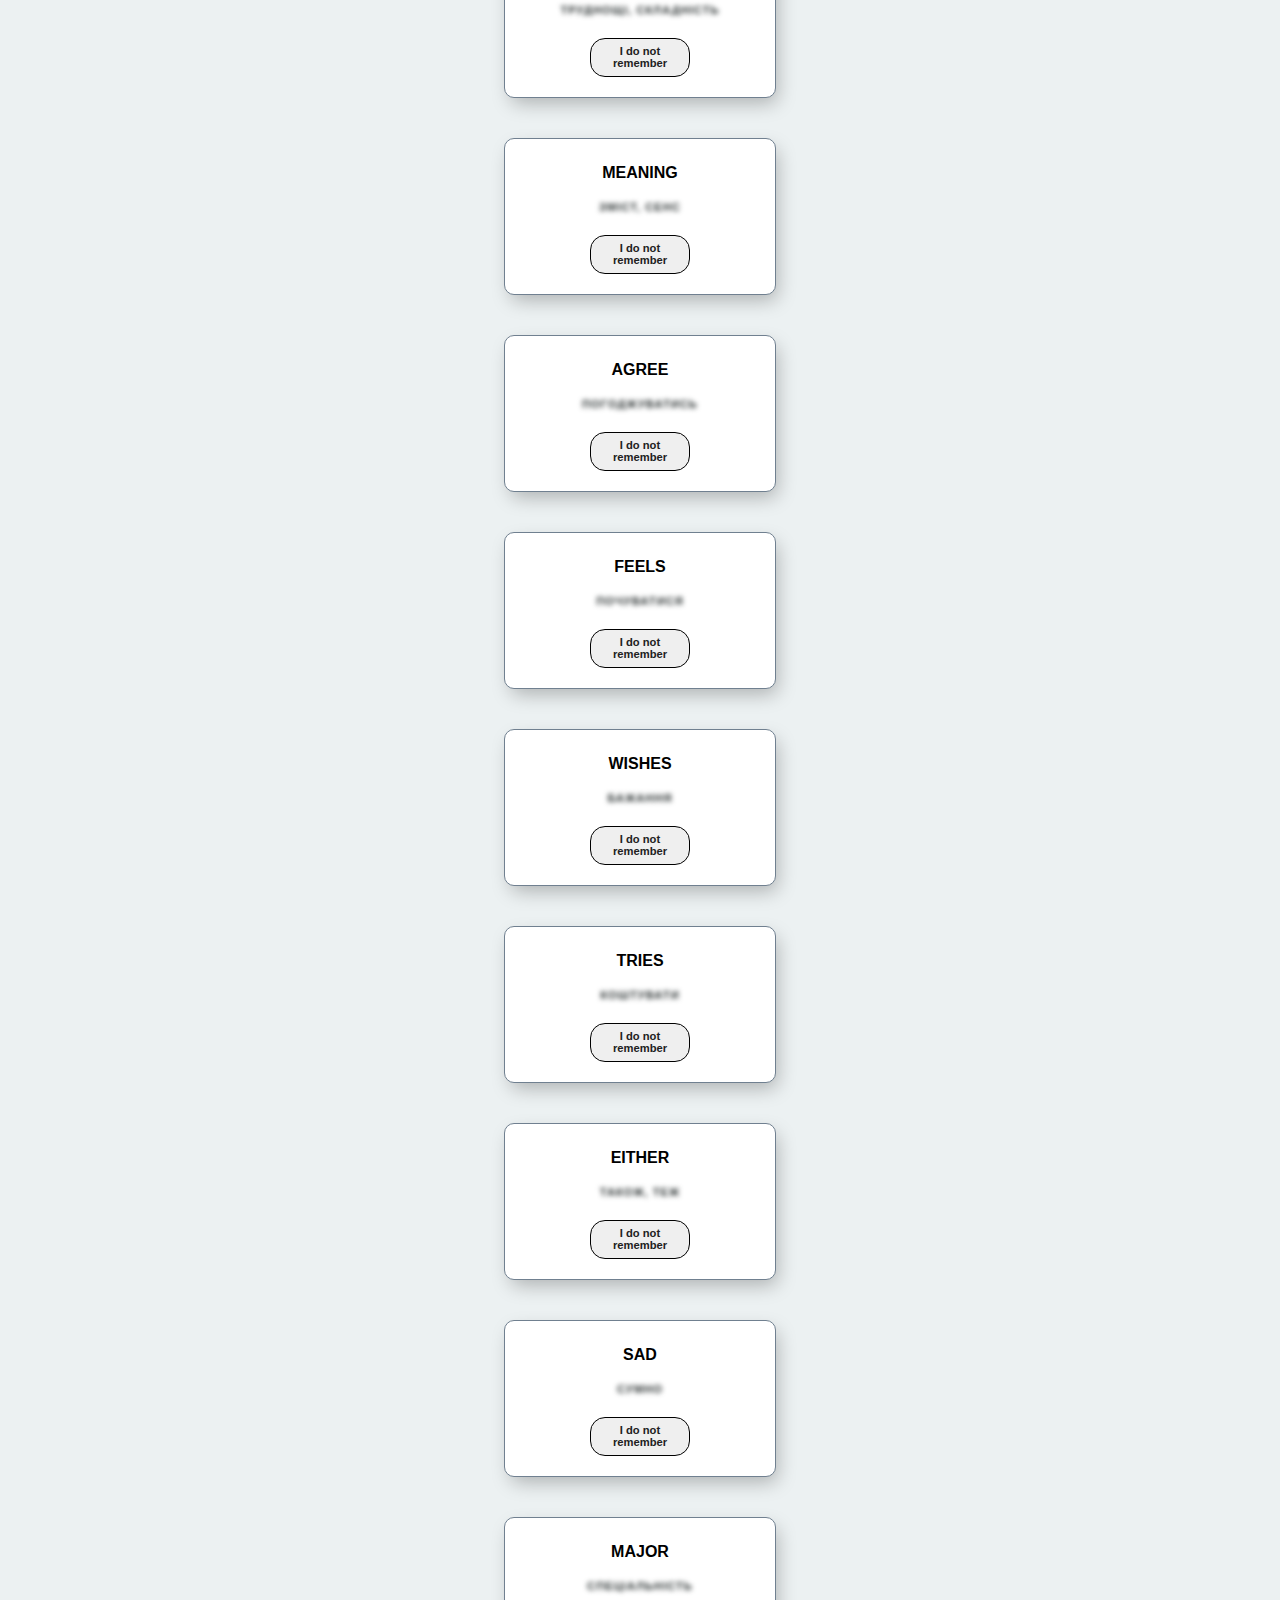
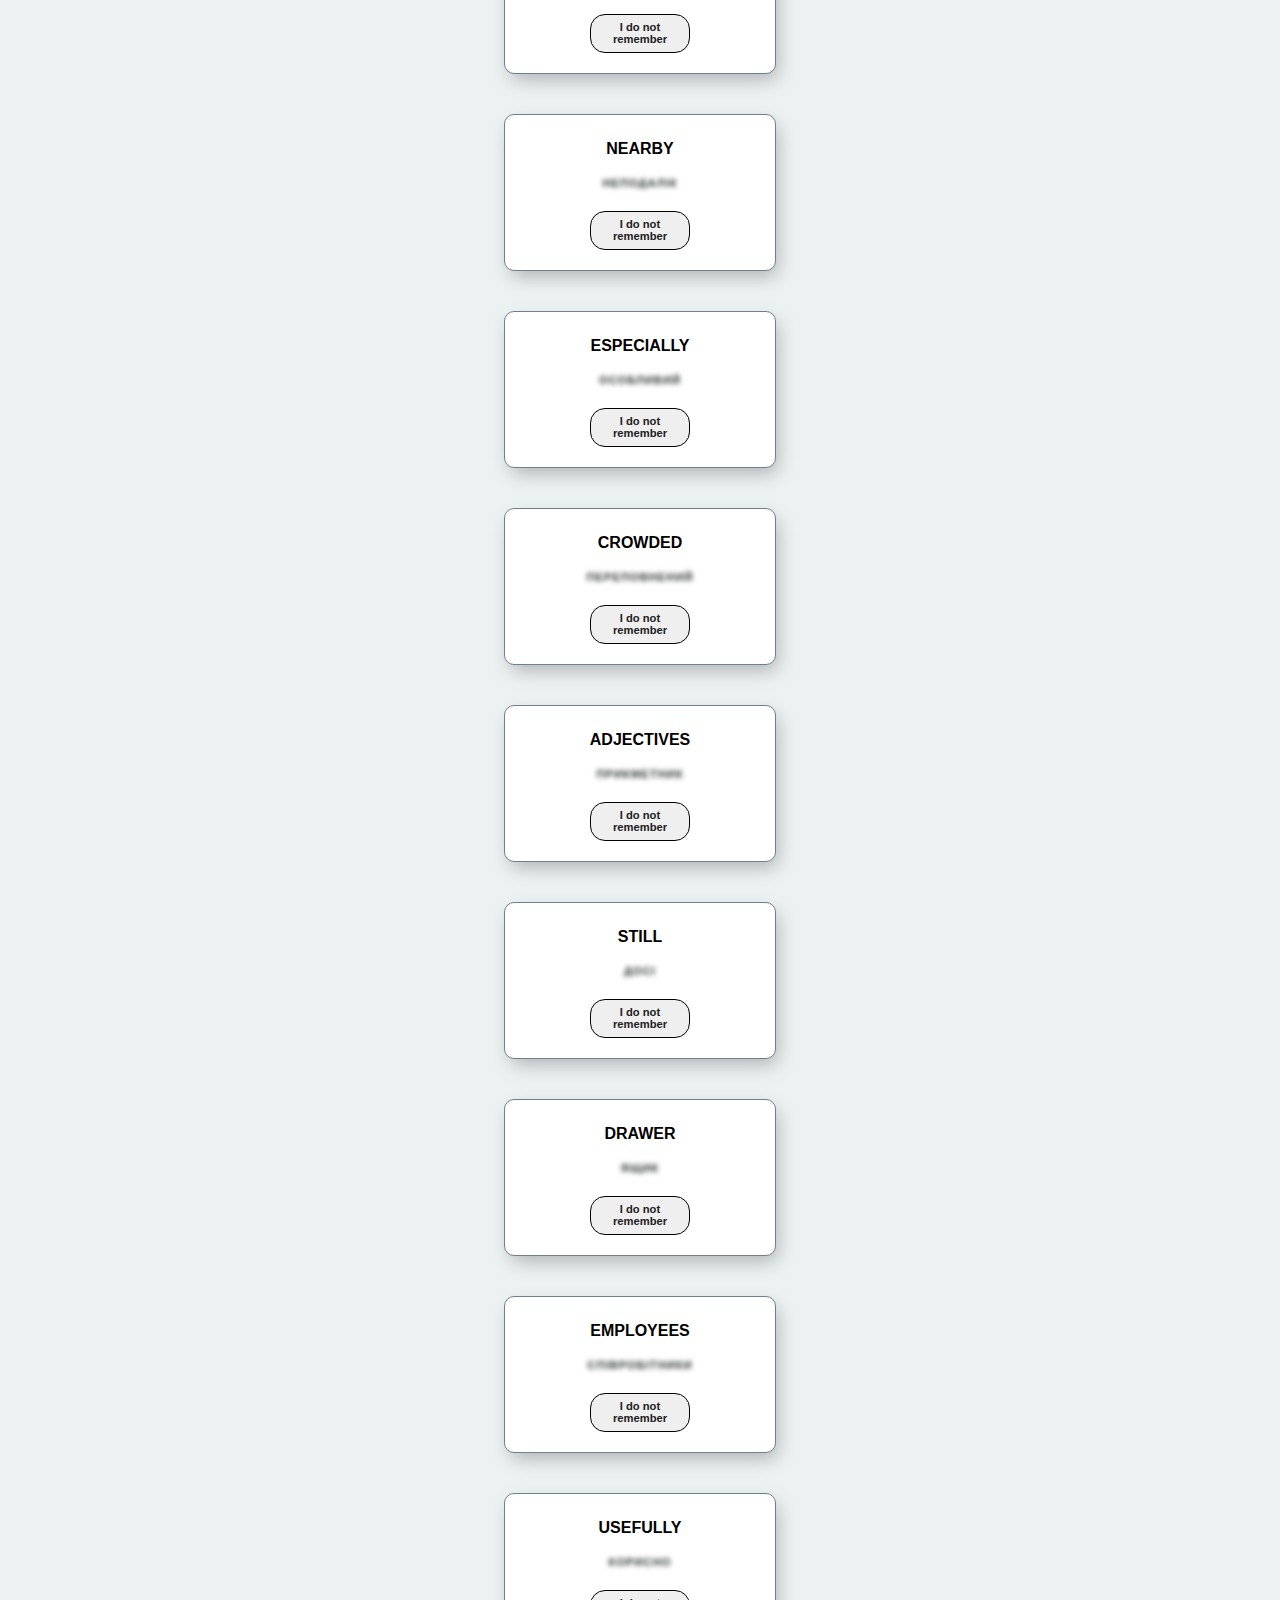
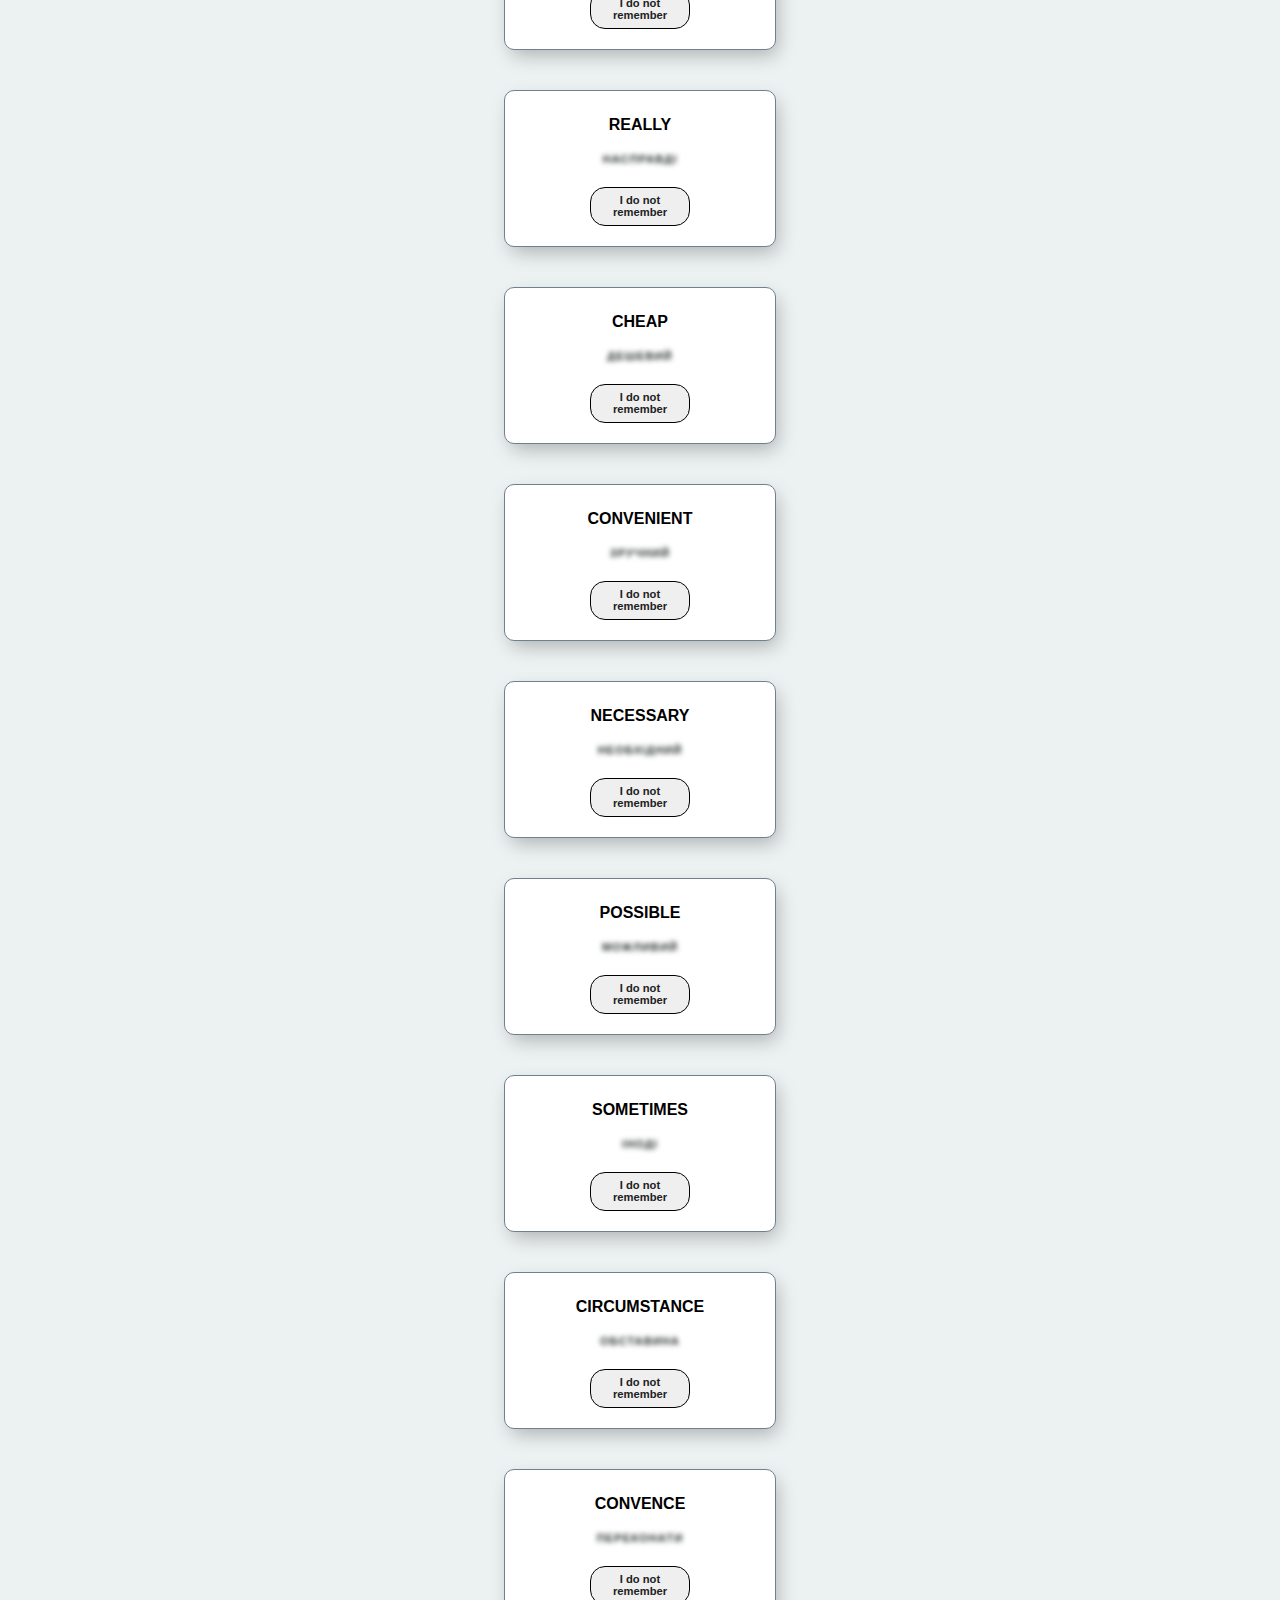
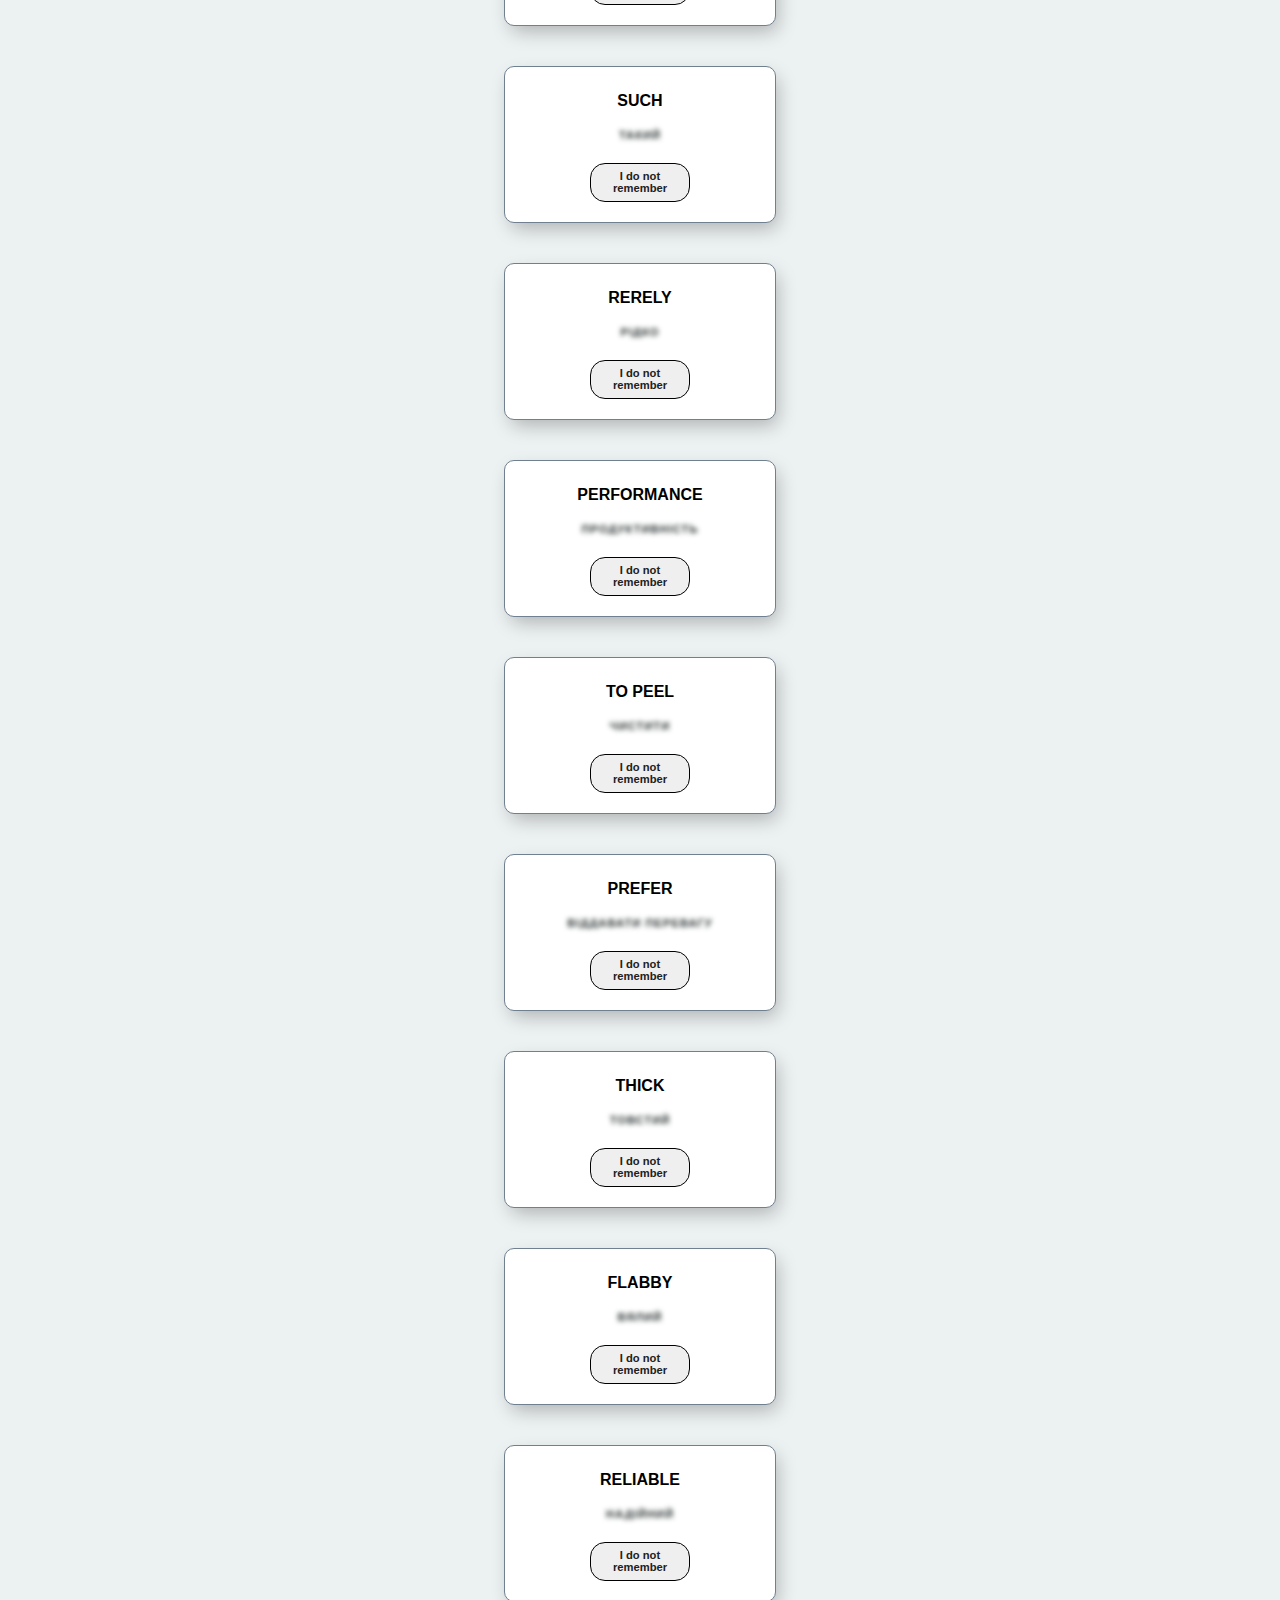
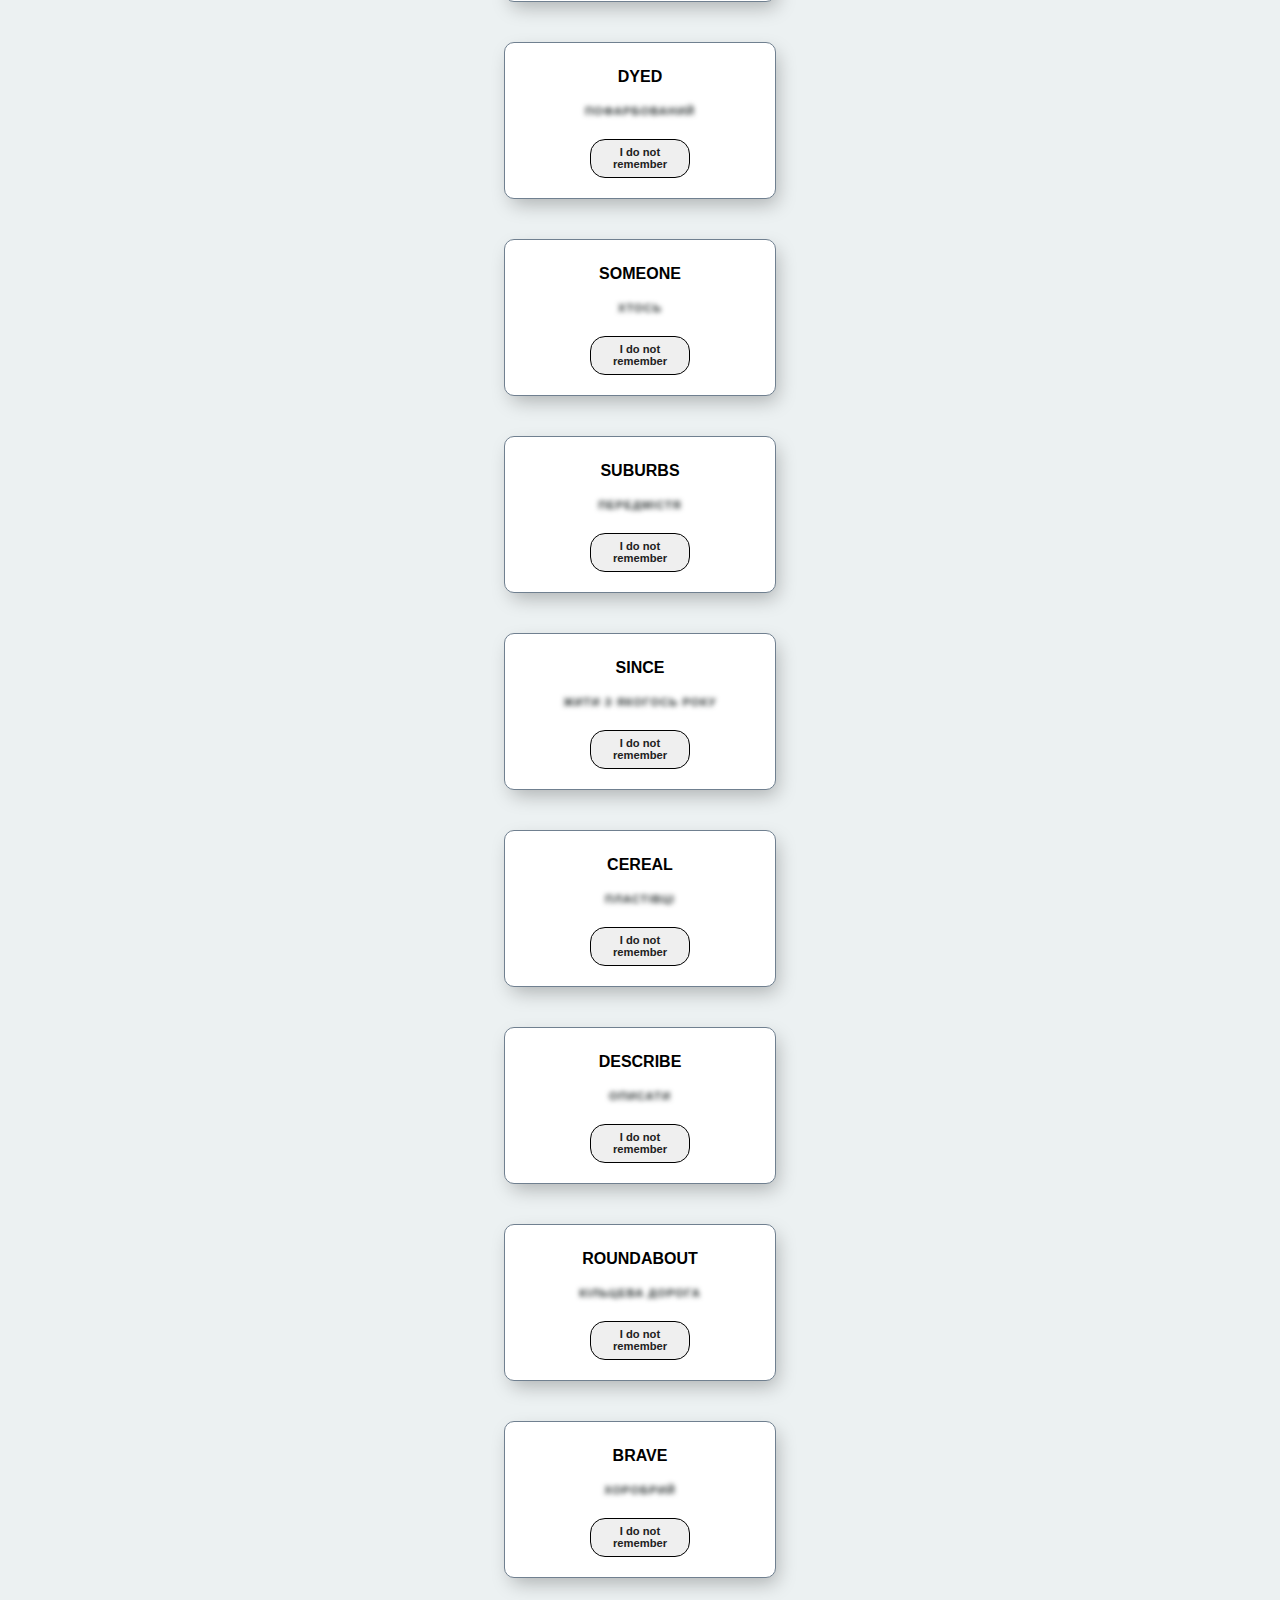
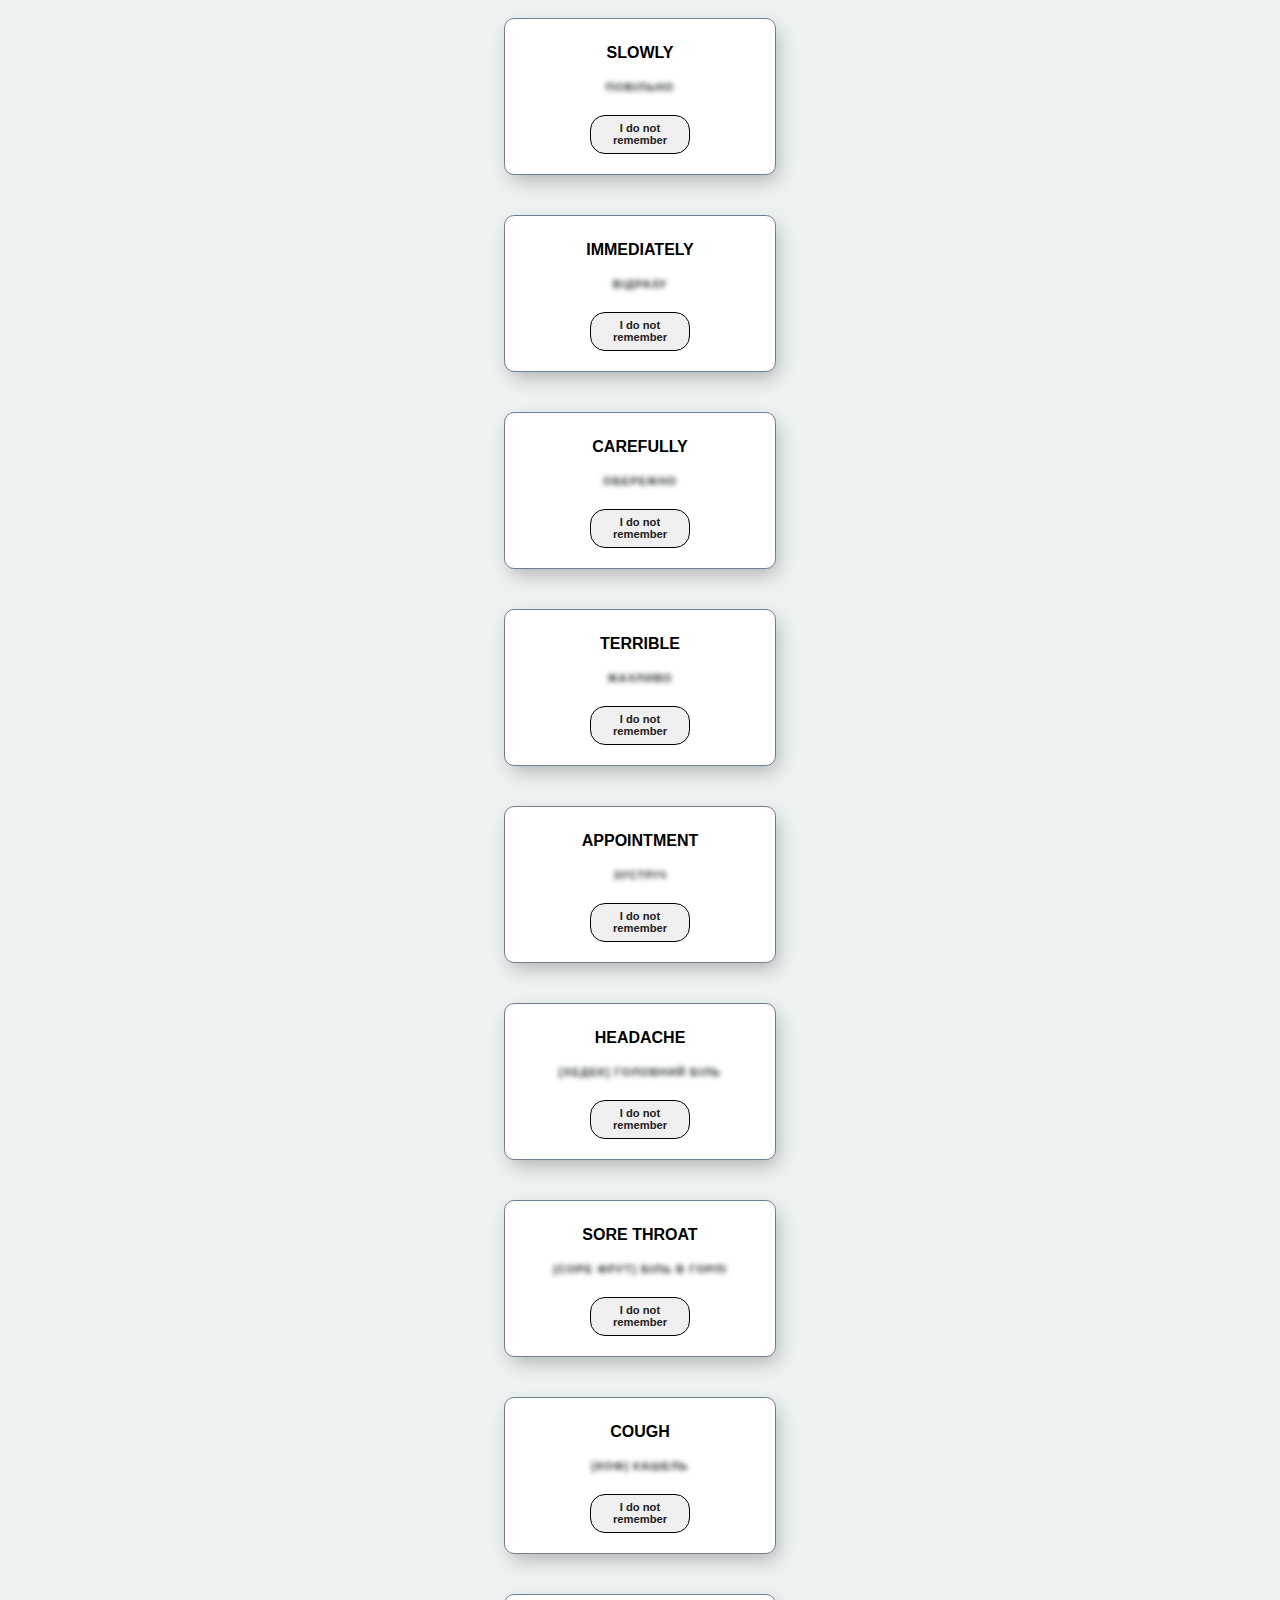
==== commit 24a26eeb: "addnewph" ====
--- a/index.html
+++ b/index.html
@@ -9,9 +9,45 @@
     <link rel="stylesheet" href="style.css" />
   </head>
   <body>
+
+    <!-- <div >
+      <p id="main-footer">чим більше ти незнаєш слів, тим гірший буде результат</p>
+      <h5 id="clickCount">0</h5>
+      <p id="smile" class="smile2"></p>
+      <p id="text" class="text2"></p>
+    </div> -->
+    
     <section id="main" class="light-theme">
+      <button type="button" class="collapsible headerTop light-theme">▼</button>
+      <span class="content light-theme">
+        <p>При натисканні кнопки "I do not remember", ви втрачаєте бали, що негативно впливає на ваш фінальний результат. Намагайтеся згадати всі слова, щоб досягти найкращого можливого результату.</p>
+        <p>Щоб подивитись результат нажми на English на головній сторінці</p>
+        <span>version 3.4 update 2025-03-29</span>
+      </span>
+      <button id="toggleOverlay" class="popUp">About</button>
       <div class="wrap containerMain">
-        <span>version 3.3 update 2025-03-28</span>
+        
+        <div id="overlay">
+          <span id="closeOverlay" class="close-btn">&times;</span>
+          <!-- ціле меню -->
+          <div id="text">
+            <a href="timeLine.html"><h1>Перейти на Timeline</h1></a>
+            <!-- <button onclick="myFunction()">Click Me</button> -->
+        </div>
+        <button id="toggleBtn">
+          <img id="coffee" src="./coffee.png" alt="Coffee">
+        </button>
+        <div id="myDIV" class="hidden"><div class="chip">
+          <img src="./bitcoin.png" alt="Person" width="96" height="96">
+          <span class="text" id="copyText">bc1qqhnyshydkc3mc6ukwxugzpts2ucshndd4xjlu4</span>
+          <span id="copyIcon" class="copy-icon" title="Copy">
+            <img src="copy.png" alt="Copy" class="copy-img" style="width: 40px; height: 40px;">
+          </span>
+        </div></div>
+  
+           <!-- ціле меню -->
+        </div>
+        
         <br>
         <div class="theme-switch-container">
           <label for="theme-toggle" class="switch-label">☀️</label>
@@ -26,7 +62,7 @@
         <input type="checkbox" id="transparency-toggle" onchange="TransparencySwitch('section17', 'section3','section7', 'hidden')">
           <span class="slider"></span>
       </label>
-      <span class="span">Settings Transparency</span>
+      <span class="span">Show link Transparency</span>
         </div>
   
 </div>
@@ -326,8 +362,8 @@
     <p id="main-footer" class="counter-p">тут можеш подивитись кількість слів які ти незнаєш</p>
     <a href="#main">
     <h3 class="clickCount" id="clickCount">0</h3>
-    <p id="smile"></p>
-    <p id="text"></p>
+    <p id="smile" class="smile1"></p>
+    <p id="text" class="text1"></p>
   </a>
   </div>
     <div class="footer-content">
@@ -353,6 +389,7 @@
         }
     });
 }
+
 </script>
 
 </html>
--- a/style.css
+++ b/style.css
@@ -1,3 +1,7 @@
+* {
+  text-decoration: none;
+  color: inherit;
+}
 html {
   padding: 0;
   margin: 0;
@@ -18,6 +22,174 @@
   flex-direction: column;
   align-items: flex-start;
 }
+.counterDiv{
+  position: fixed;
+  top: 5px;
+  right: 5px;
+  /* background: rgba(0, 0, 0, 0.7); */
+  color: rgb(69, 79, 90);
+  padding: 10px;
+  border-radius: 5px;
+  text-align: center;
+  font-size: 12px;
+  text-transform: lowercase;
+}
+
+/* верхня кнопка */
+.collapsible {
+  background-color: #eeeeee00;
+  color: #444;
+  cursor: pointer;
+  padding: 8px;
+  width: 100%;
+  border: none;
+  text-align: left;
+  outline: none;
+  font-size: 1.2rem;
+  margin: auto;
+}
+.active, .collapsible:hover {
+  background-color: #ccc;
+}
+.content{
+  padding: 0 12px;
+  width: 100%;
+  display: none;
+  overflow: hidden;
+  background-color: #f1f1f1;
+  color: rgb(69, 79, 90);
+}
+.content p{
+  width: 100%;
+}
+/* верхня кнопка */
+
+/* попа ап */
+#overlay {
+  position: fixed;
+  /* overflow-y: scroll; */
+  display: none; 
+  width: 100%; /* Full width (cover the whole page) */
+  height: 100%; /* Full height (cover the whole page) */
+  top: 0;
+  left: 0;
+  right: 0;
+  bottom: 0;
+  z-index: 2; /* Specify a stack order in case you're using a different order for other elements */
+  cursor: pointer; /* Add a pointer on hover */
+  box-shadow: 5px 5px 0px rgb(69, 79, 90);
+  background: rgba(255, 255, 255, 0.2);
+  backdrop-filter: blur(5px);
+}
+
+#text{
+  position: absolute;
+  top: 50%;
+  left: 50%;
+  font-size: 50px;
+  color: white;
+  transform: translate(-50%,-50%);
+  -ms-transform: translate(-50%,-50%);
+}
+.close-btn {
+  position: absolute;
+  top: 15px;
+  right: 20px;
+  font-size: 60px;
+  cursor: pointer;
+  color: #2c2451;
+  background: none;
+  border: none;
+}
+
+.close-btn:active {
+  transform: scale(0.8);
+}
+#toggleBtn {
+  position: fixed;
+  bottom: 30px;
+  left: 50%;
+  transform: translateX(-50%);
+  border: none;
+  border-radius: 50%;
+  width: 60px;
+  height: 60px;
+  font-size: 60px;
+  display: flex;
+  justify-content: center;
+  align-items: center;
+  cursor: pointer;
+  transition: background-color 0.3s ease;
+  background-color: transparent;
+}
+#myDIV {
+  position: fixed;
+  bottom: 150px;
+  left: 50%;
+  transform: translateX(-50%);
+  background-color: #2c2451;
+  color: white;
+  border-radius: 8px;
+  font-size: 20px;
+  font-weight: bold;
+  padding: 10px;
+  transition: opacity 0.3s ease;
+}
+.chip {
+  display: flex;
+  align-items: center; 
+}
+.chip img {
+  margin-right: 10px; 
+}
+.text {
+  font-size: 16px;
+  cursor: pointer;
+}
+.copy-icon {
+  font-size: 20px;
+  cursor: pointer;
+  margin-left: 10px;
+}
+.copy-img {
+  transition: transform 0.3s ease; /* Додаємо плавний ефект трансформації */
+}
+.copy-img:hover {
+  transform: scale(1.1); /* Збільшуємо іконку при наведенні */
+  cursor: pointer; /* Курсор стає у вигляді руки при наведенні */
+}
+.custom-alert {
+  position: fixed;
+  top: 20px;
+  left: 50%;
+  transform: translateX(-50%);
+  background-color: rgba(0, 0, 0, 0.7);
+  color: white;
+  padding: 10px 20px;
+  border-radius: 5px;
+  font-size: 16px;
+  z-index: 9999;
+  animation: fadeOut 2s forwards;
+}
+
+@keyframes fadeOut {
+  0% {
+    opacity: 1;
+  }
+  70% {
+    opacity: 1;
+  }
+  100% {
+    opacity: 0;
+  }
+}
+#toggleBtn img {
+  transition: transform 1s ease;
+}
+#toggleBtn.rotate img {
+  transform: rotate(45deg);
+}
+/* попа ап */
 .hidden {
   display: none;
 }
@@ -25,11 +197,9 @@
   background-color: rgb(236, 241, 242);
   color: black;
 }
-
 body.dark-theme {
   background-color: rgb(67, 75, 76);
 }
-
 a {
   text-decoration: none;
   color: #2c2451;
@@ -46,7 +216,13 @@
   color: rgb(61, 206, 255);
   text-shadow: 0px 3px 3px rgb(0, 63, 80); 
 }
-
+.content.dark-theme{
+  color: silver;
+  background-color: transparent;
+} 
+.collapsible.dark-theme{
+  color: silver;
+}
 .switch {
   font-size: 17px;
   position: relative;
@@ -103,7 +279,6 @@
   transform: translateX(1.5em);
 }
 .theme-switch-container {
-  padding-top: 15px;
   display: flex;
   align-items: center;
 }
@@ -125,14 +300,15 @@
 span {
   position: relative;
   right: 0px;
-  color: slategray;
+
   letter-spacing: 2px;
 }
 .span{
   margin-right: 5px;
   transform: translateX(5px);
   font-size: 13px;
-  width: 100px;
+  width: 80px;
+  color: slategray;
 }
 h1 {
   width: 100%;
@@ -382,6 +558,29 @@
 .definition {
   margin-top: 5px;
 }
+.popUp {
+  width: 100%;
+  height: 40px;                    
+  border-radius: 10px; /* Робимо кнопку круглою */
+  color: slategray; /* Колір тексту */
+  font-size: 30px; /* Розмір шрифту */
+  font-weight: bold;
+  font-size: 18px;
+  border: none; /* Без меж */
+  cursor: pointer; /* Курсор при наведенні */
+  box-shadow: 0 3px 5px rgba(0, 0, 0, 0.2); /* Тінь для кнопки */
+  transition: transform 0.3s ease, box-shadow 0.3s ease; /* Анімація для повороту та тіні */
+}
+
+.popUp:hover {
+  transform: scale(1.05); /* Збільшуємо кнопку на 10% при наведенні */
+  box-shadow: #2c2451; 
+}
+.popUp{
+  /* position: absolute; */
+  top: 15px;
+  right: 5px;
+}
 .clickCount{
   background-color: #333333 ;
   color: #f2f2f2;
@@ -399,11 +598,18 @@
   color: #e20000;
   font-size: 17px;
 }
-#smile{
+.smile1{
   font-size: 2.0rem;
 }
-#text{
+.text1{
   font-size: 1.2rem;
+}
+
+.smile2{
+  font-size: 1.3rem;
+}
+.text2{
+  font-size: 0.8rem;
 }
 
 @media (max-width: 768px) {
@@ -423,4 +629,14 @@
   #smile{
     margin-top: 15px;
   }
+  .popUp{                 
+    border-radius: 10px; /* Робимо кнопку круглою */
+    font-size: 17px;
+    top: 180px;
+    margin: auto;
+    /* transform: translateX(300px); */
+  }
+  .collapsible {
+    margin-bottom: 10px;
+  }
 }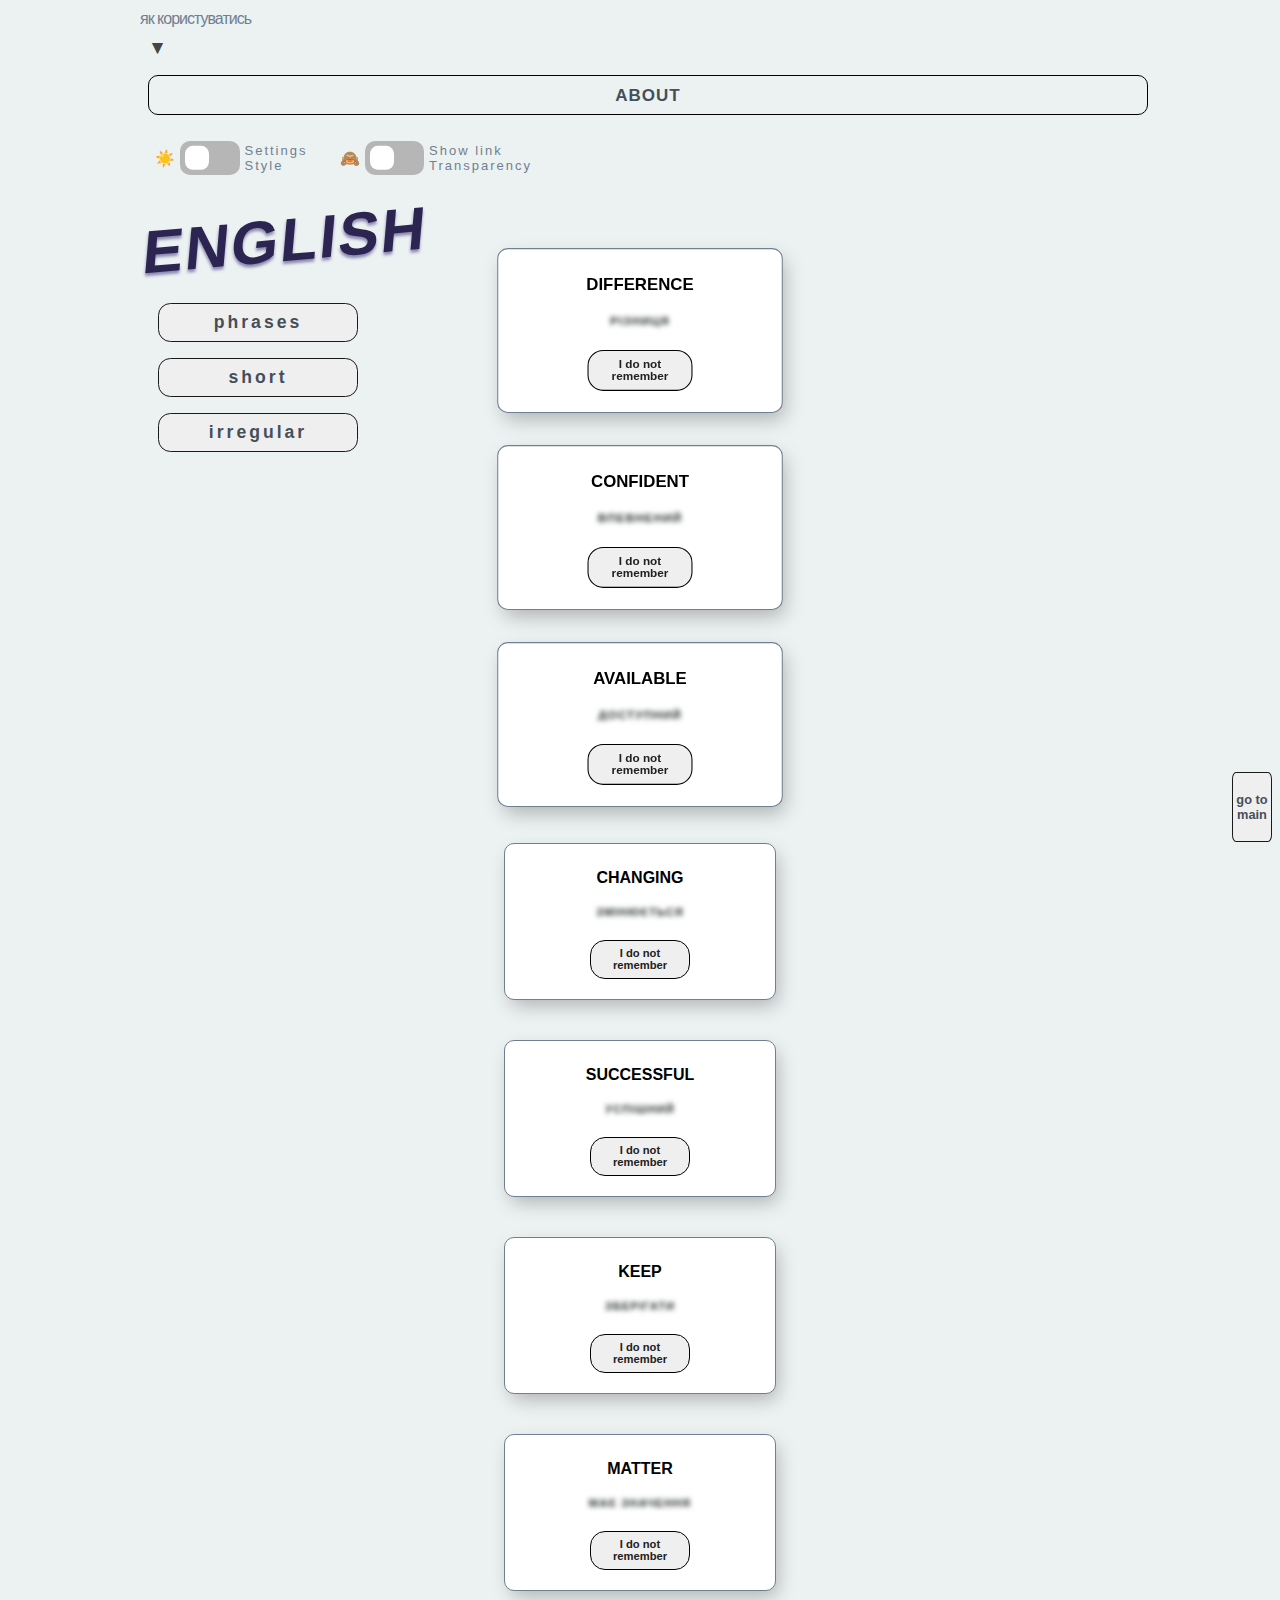
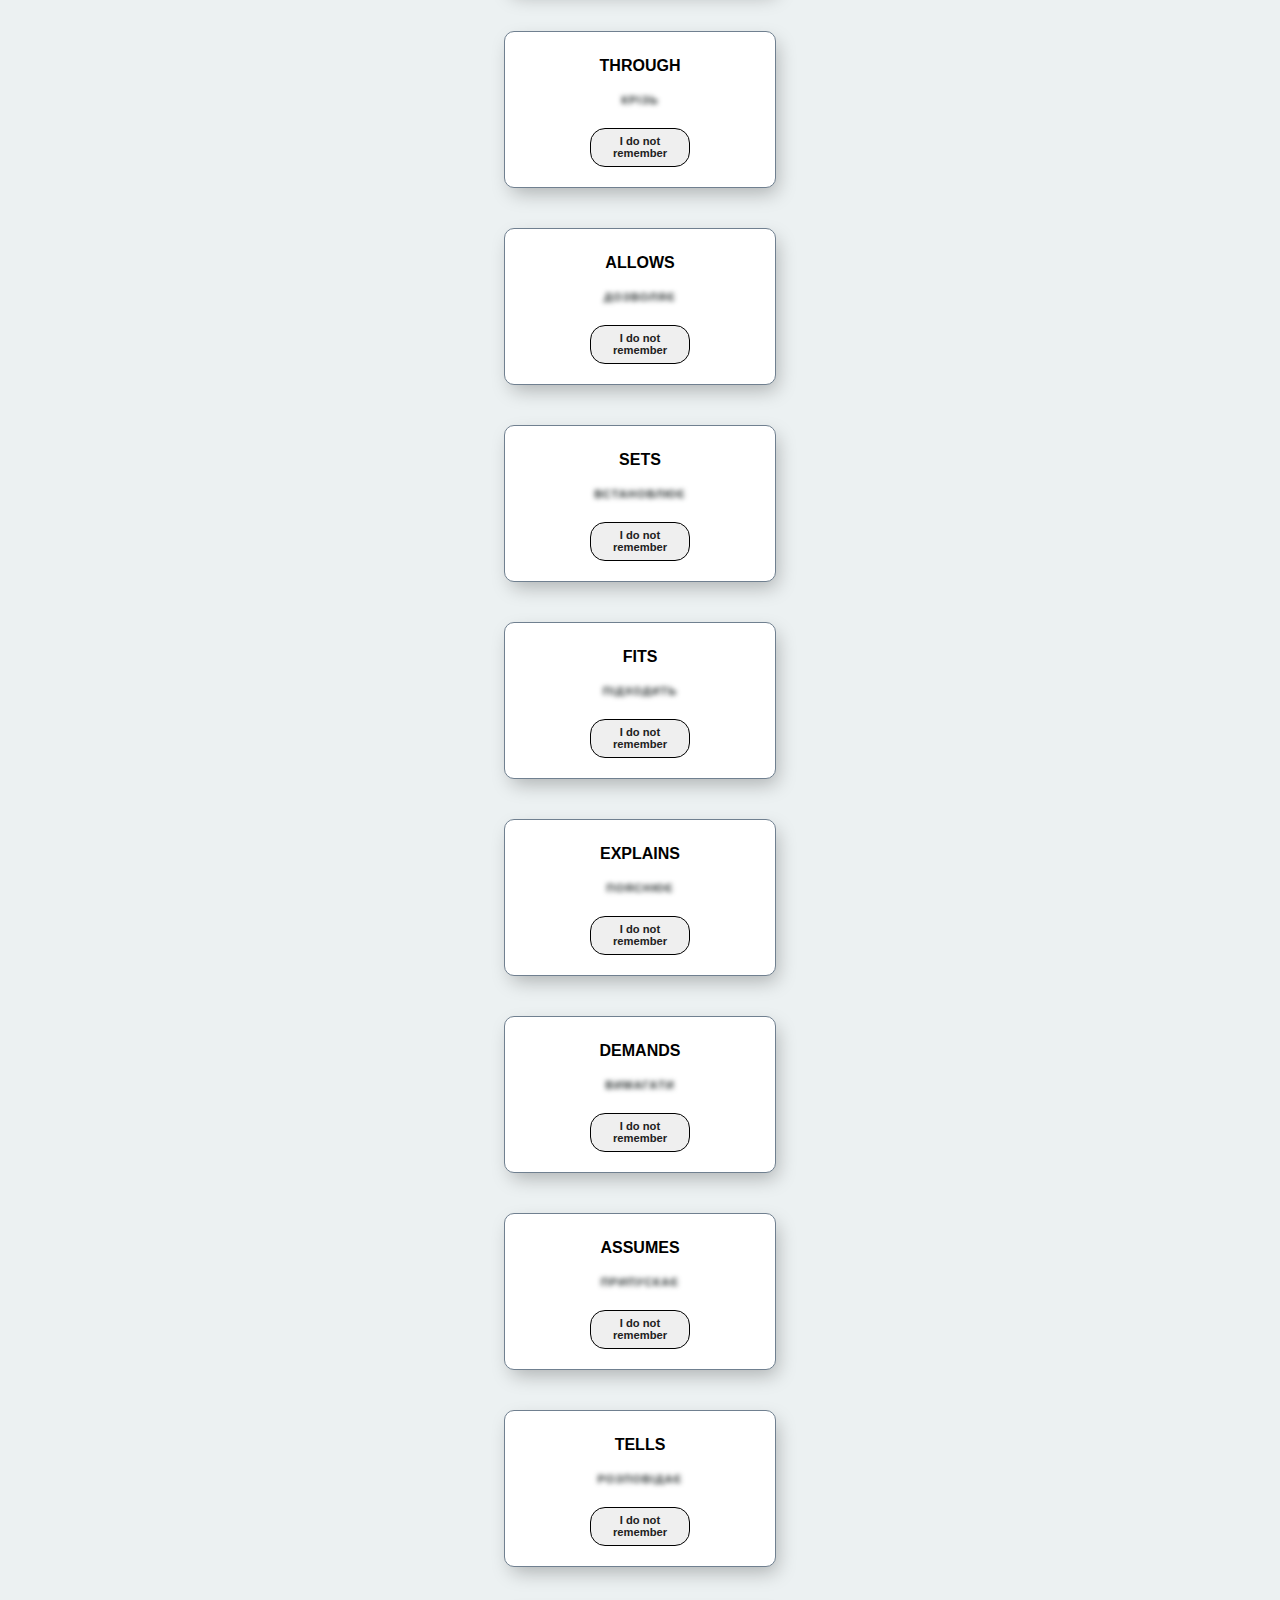
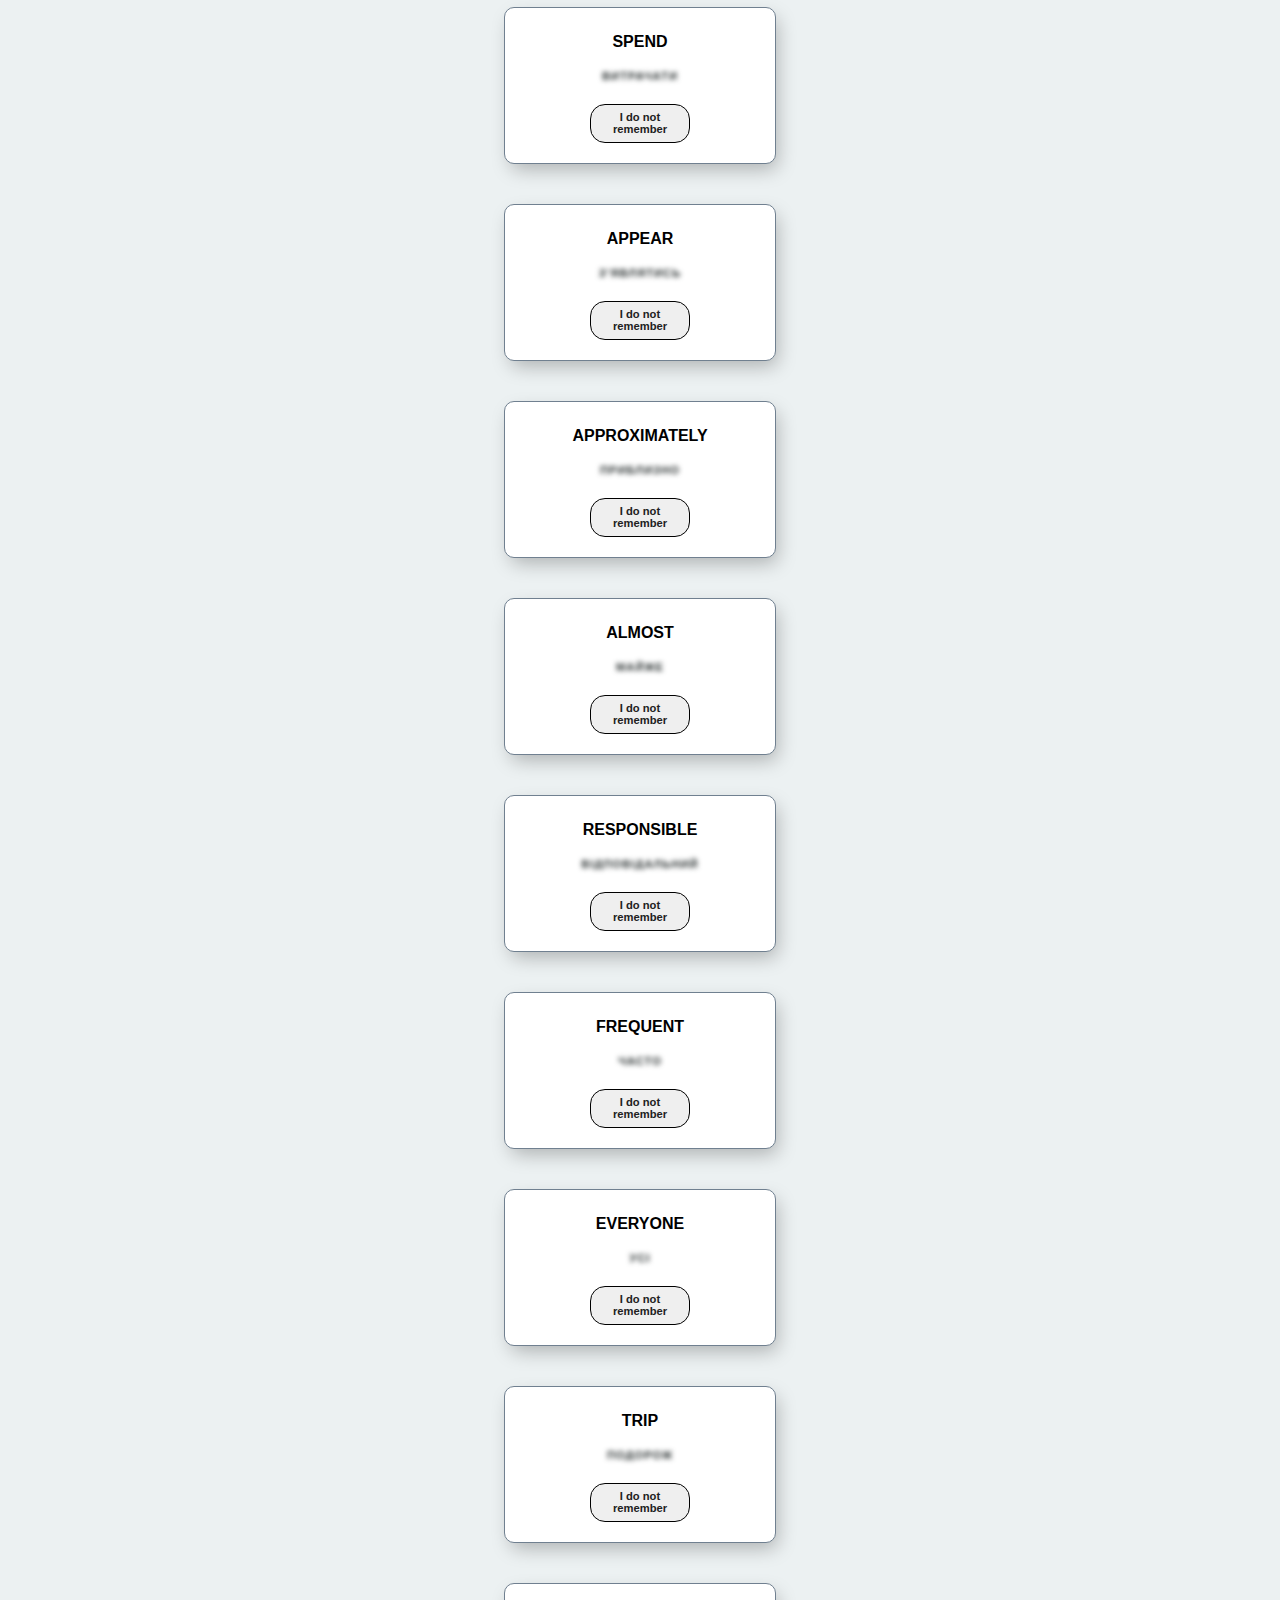
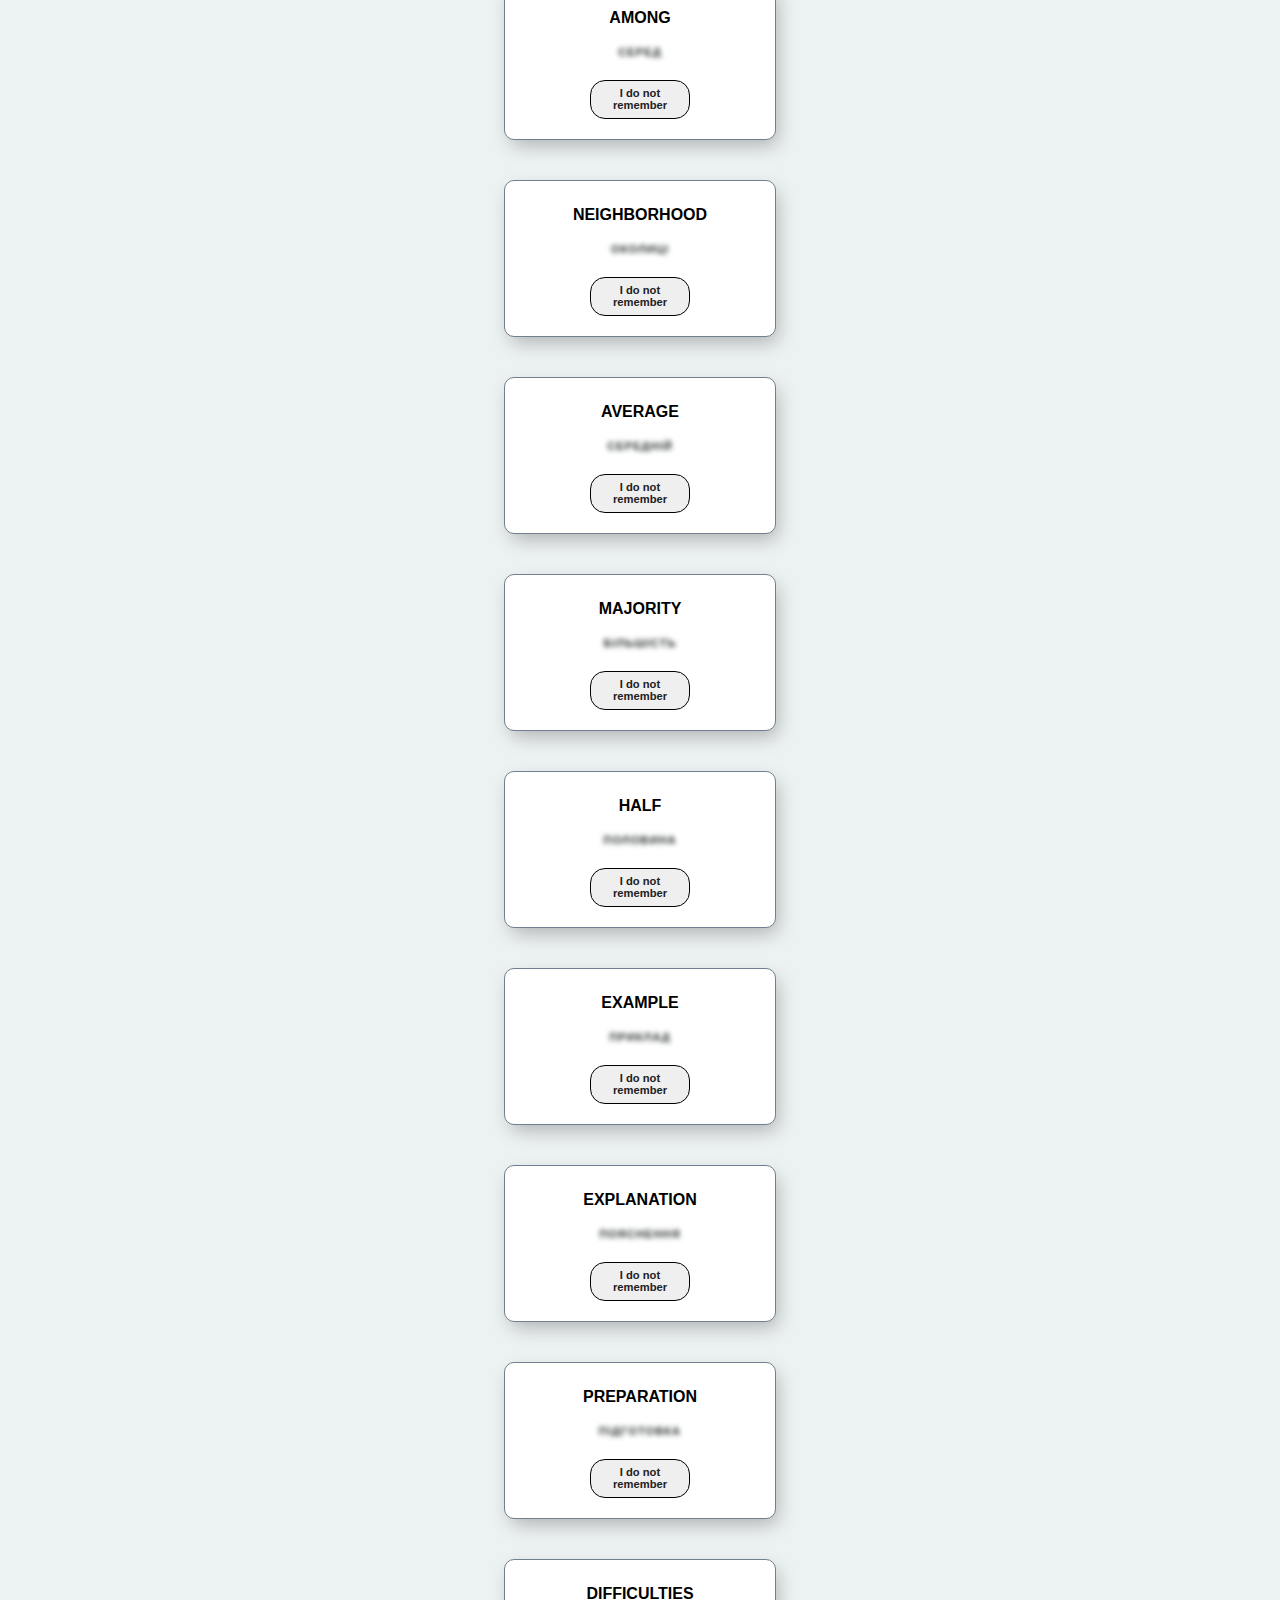
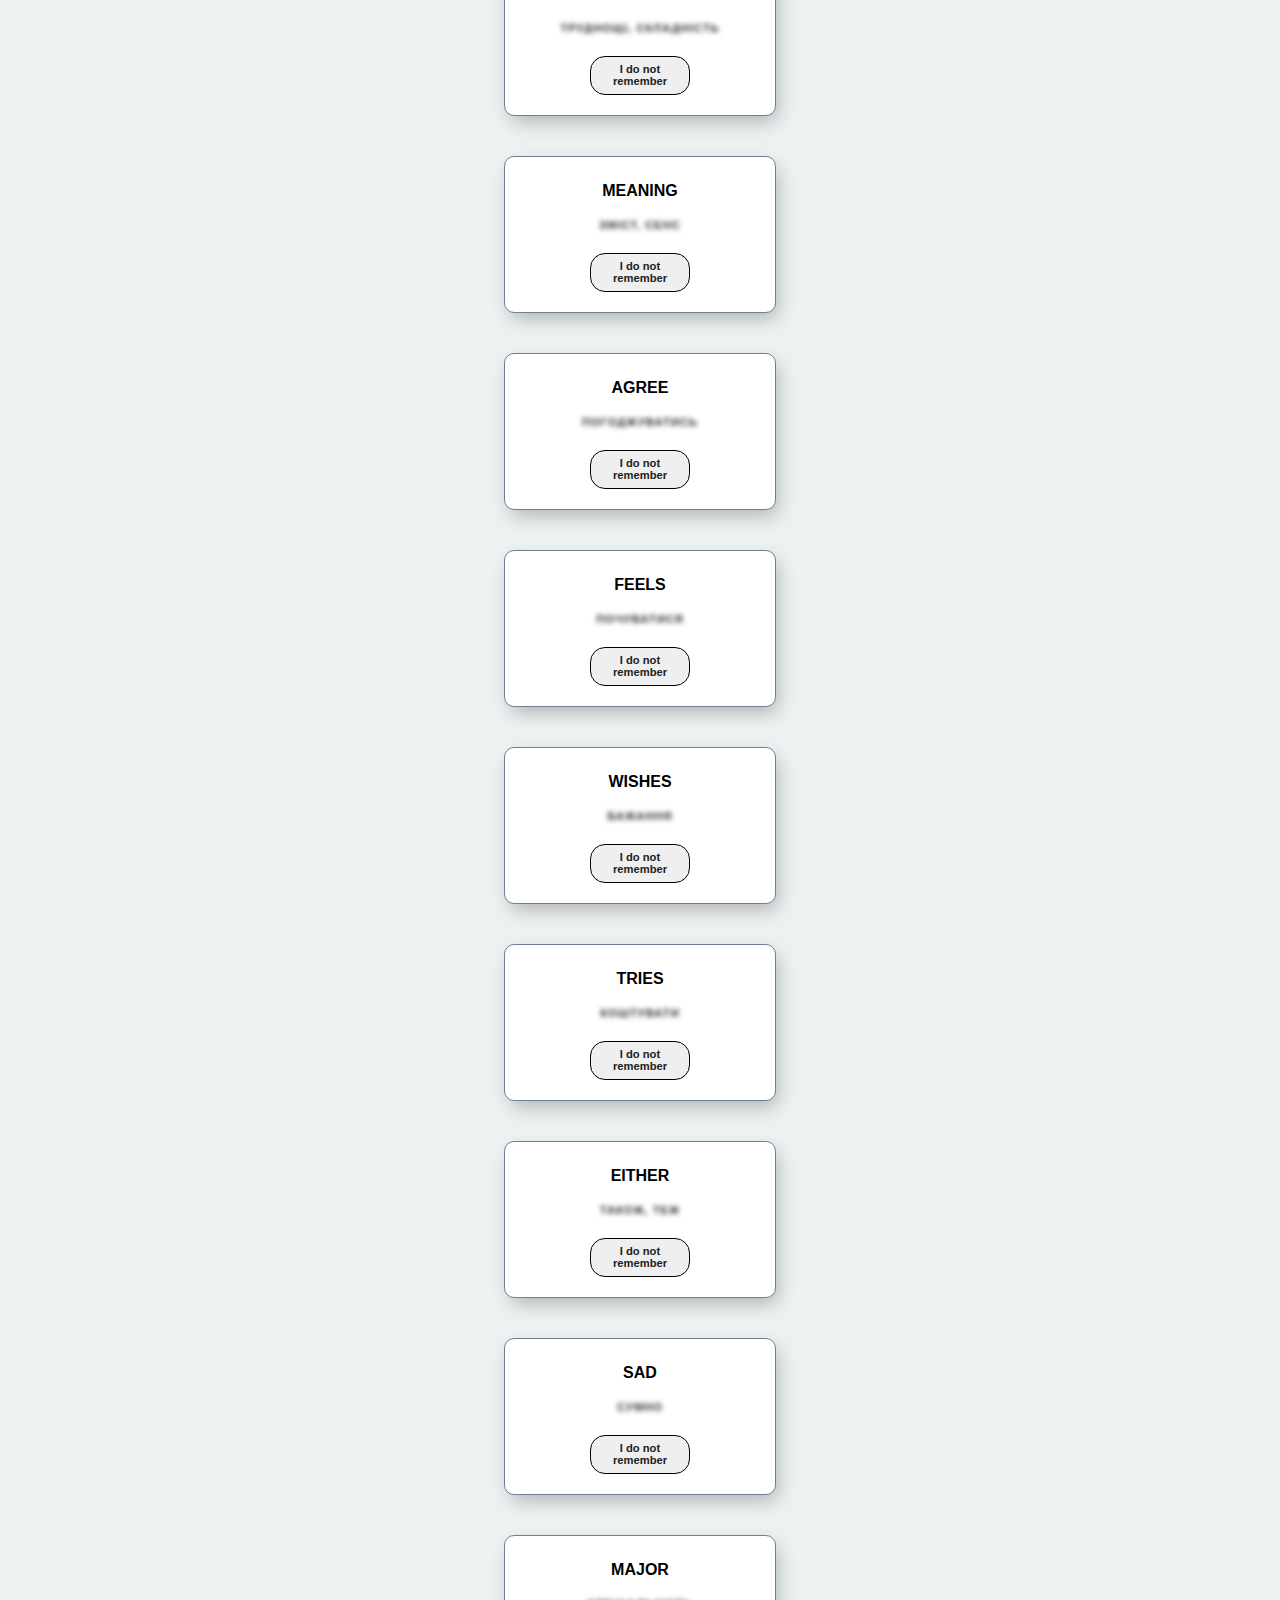
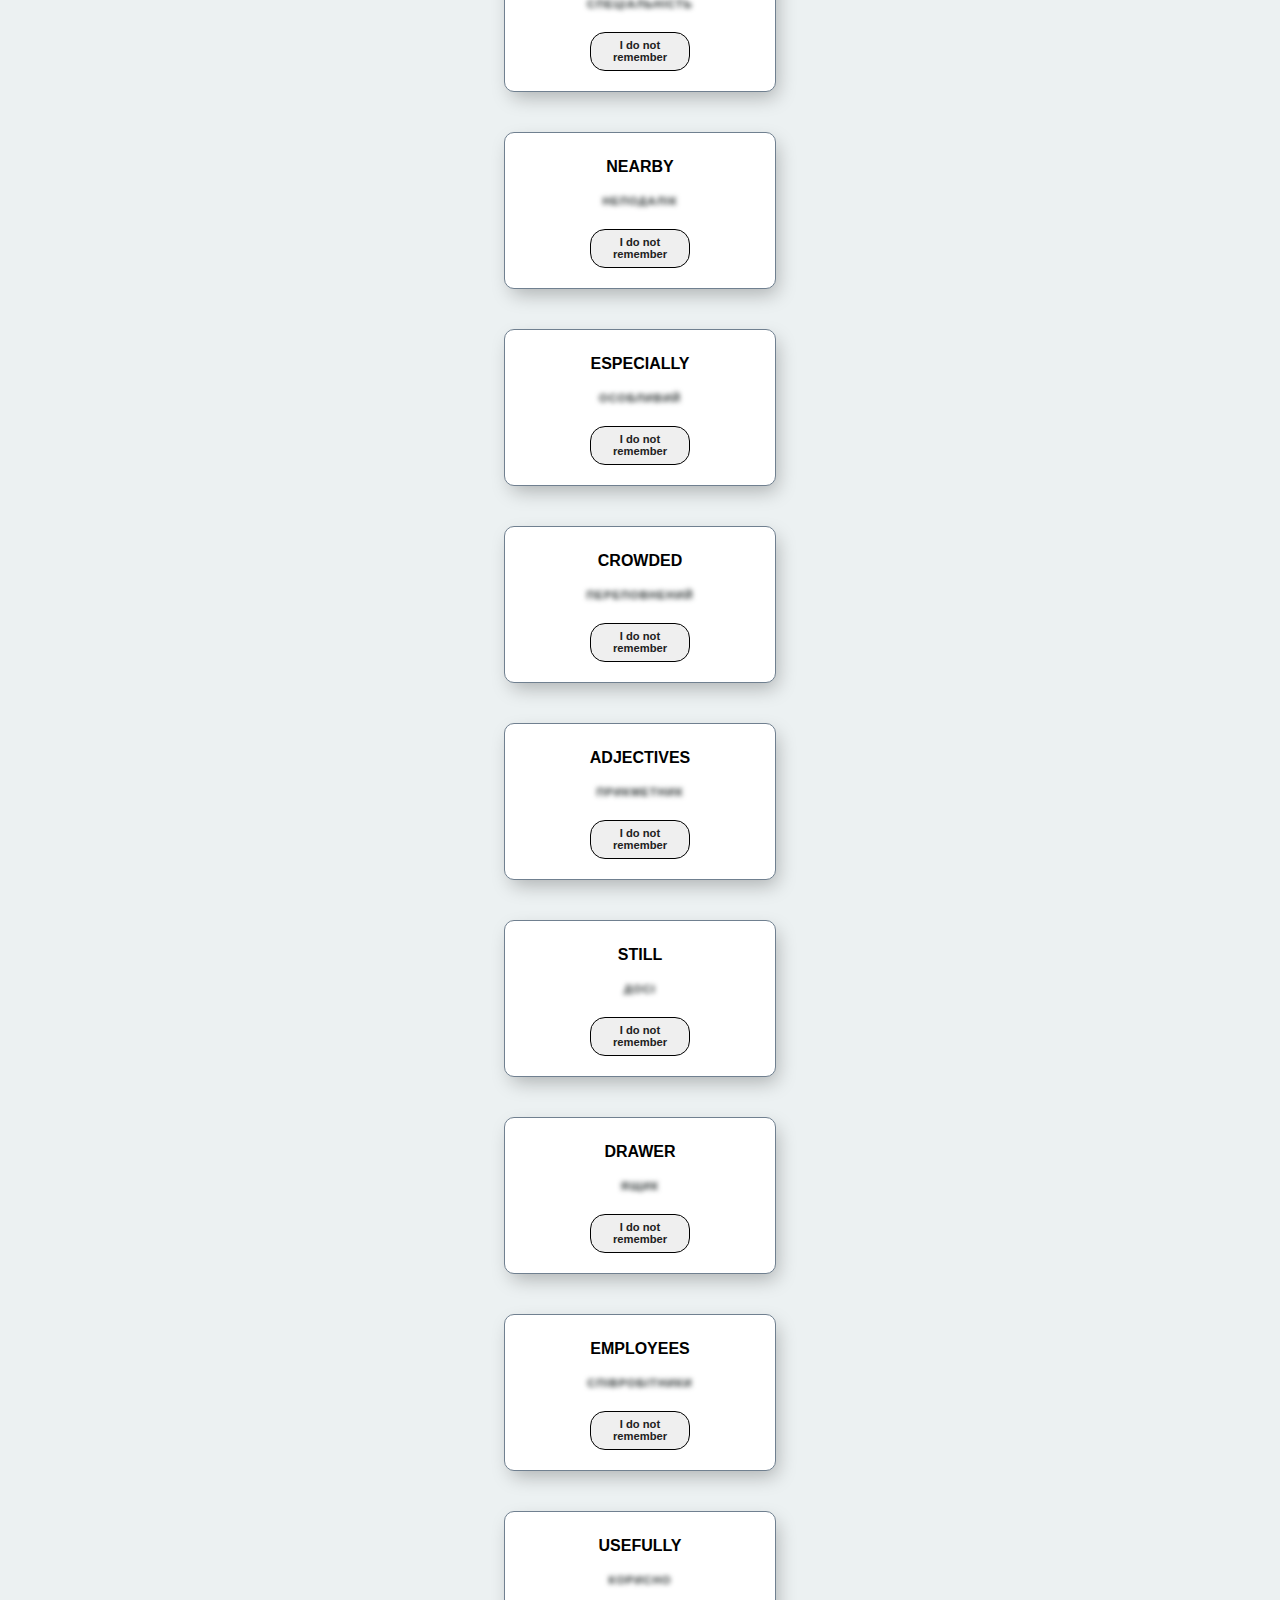
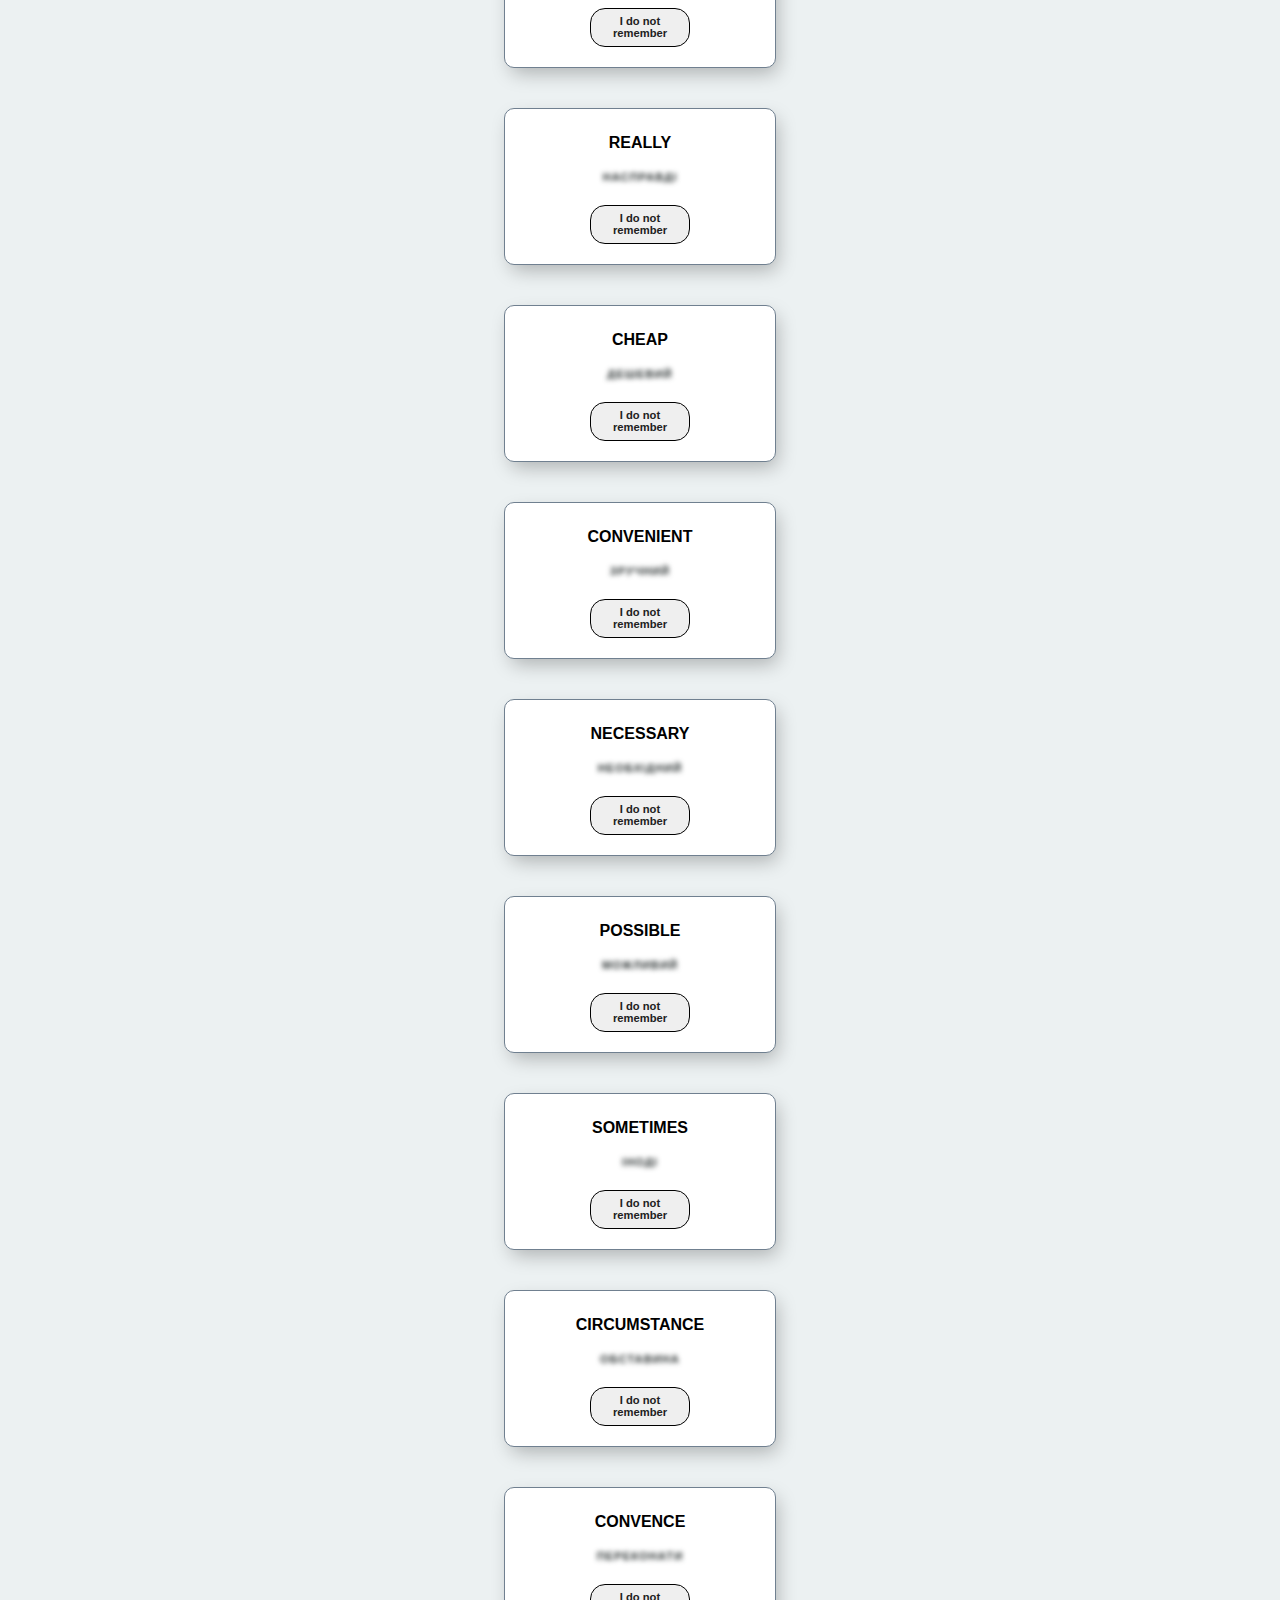
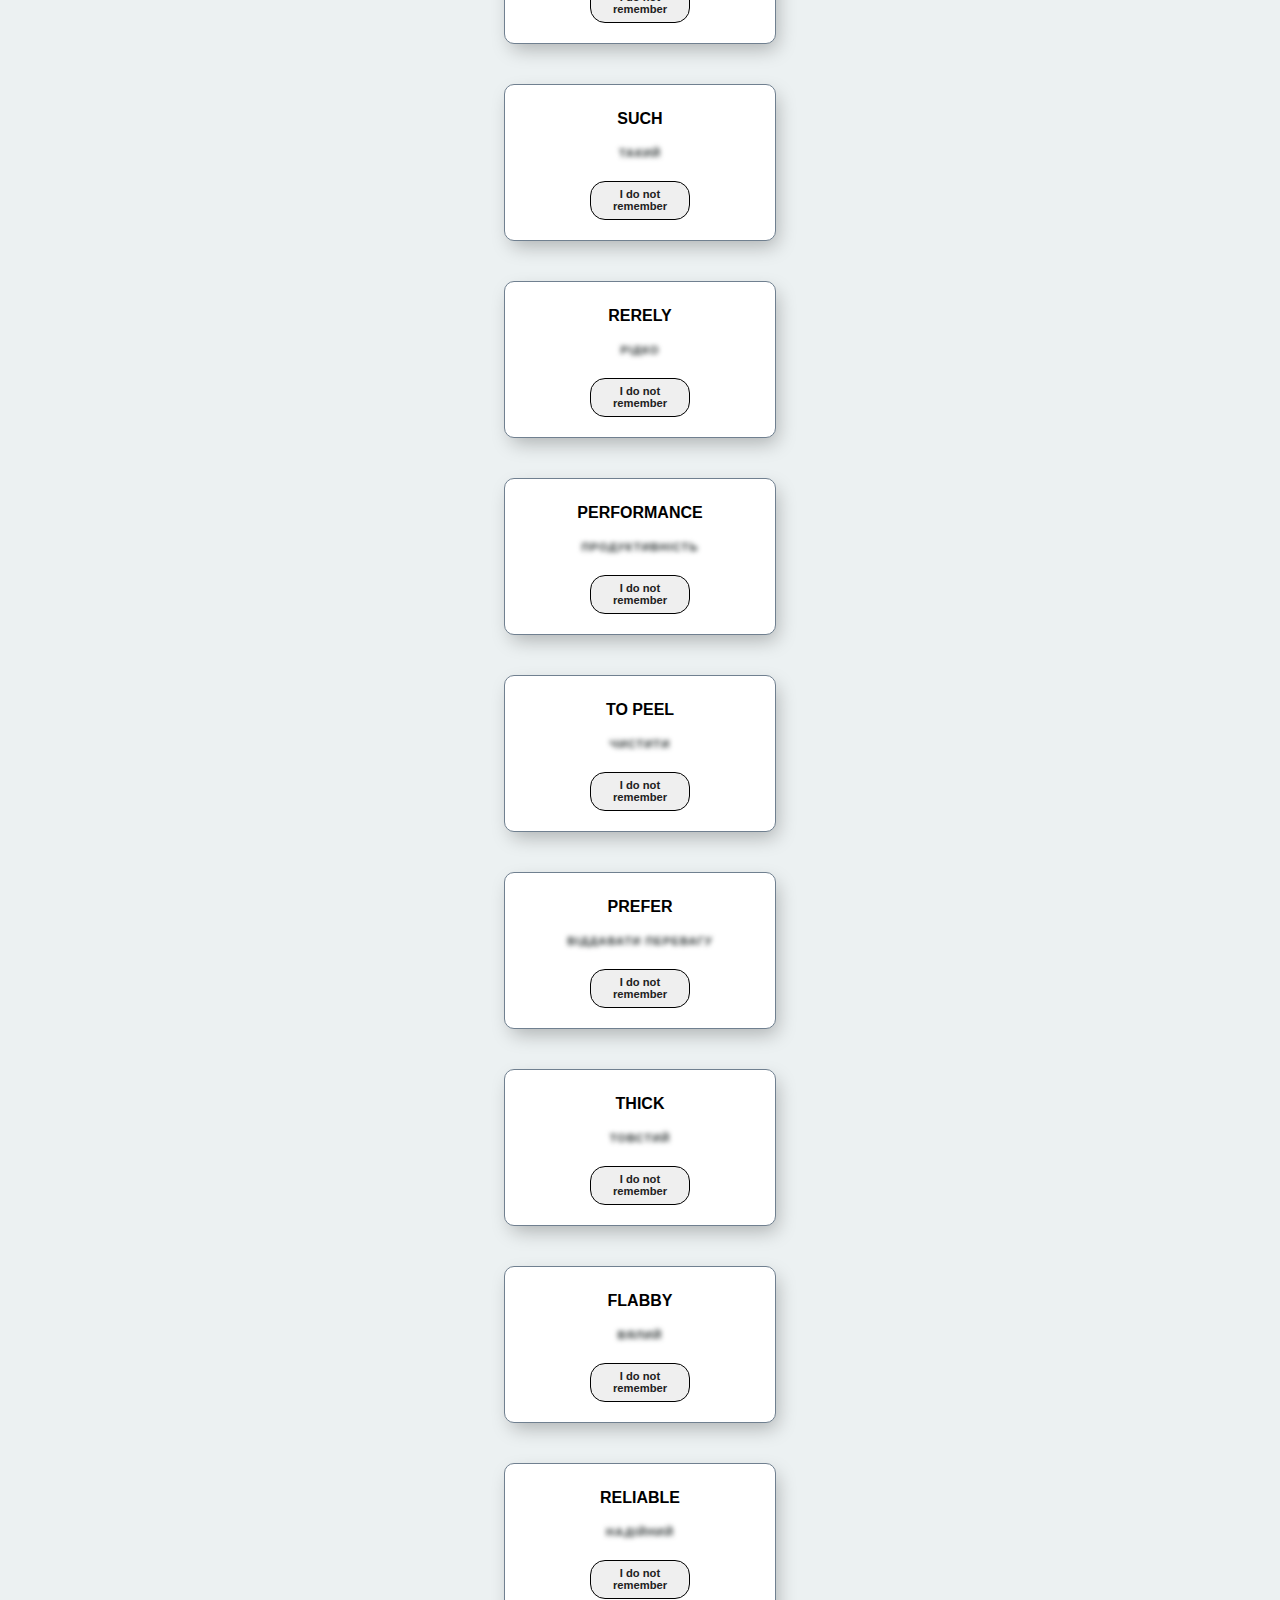
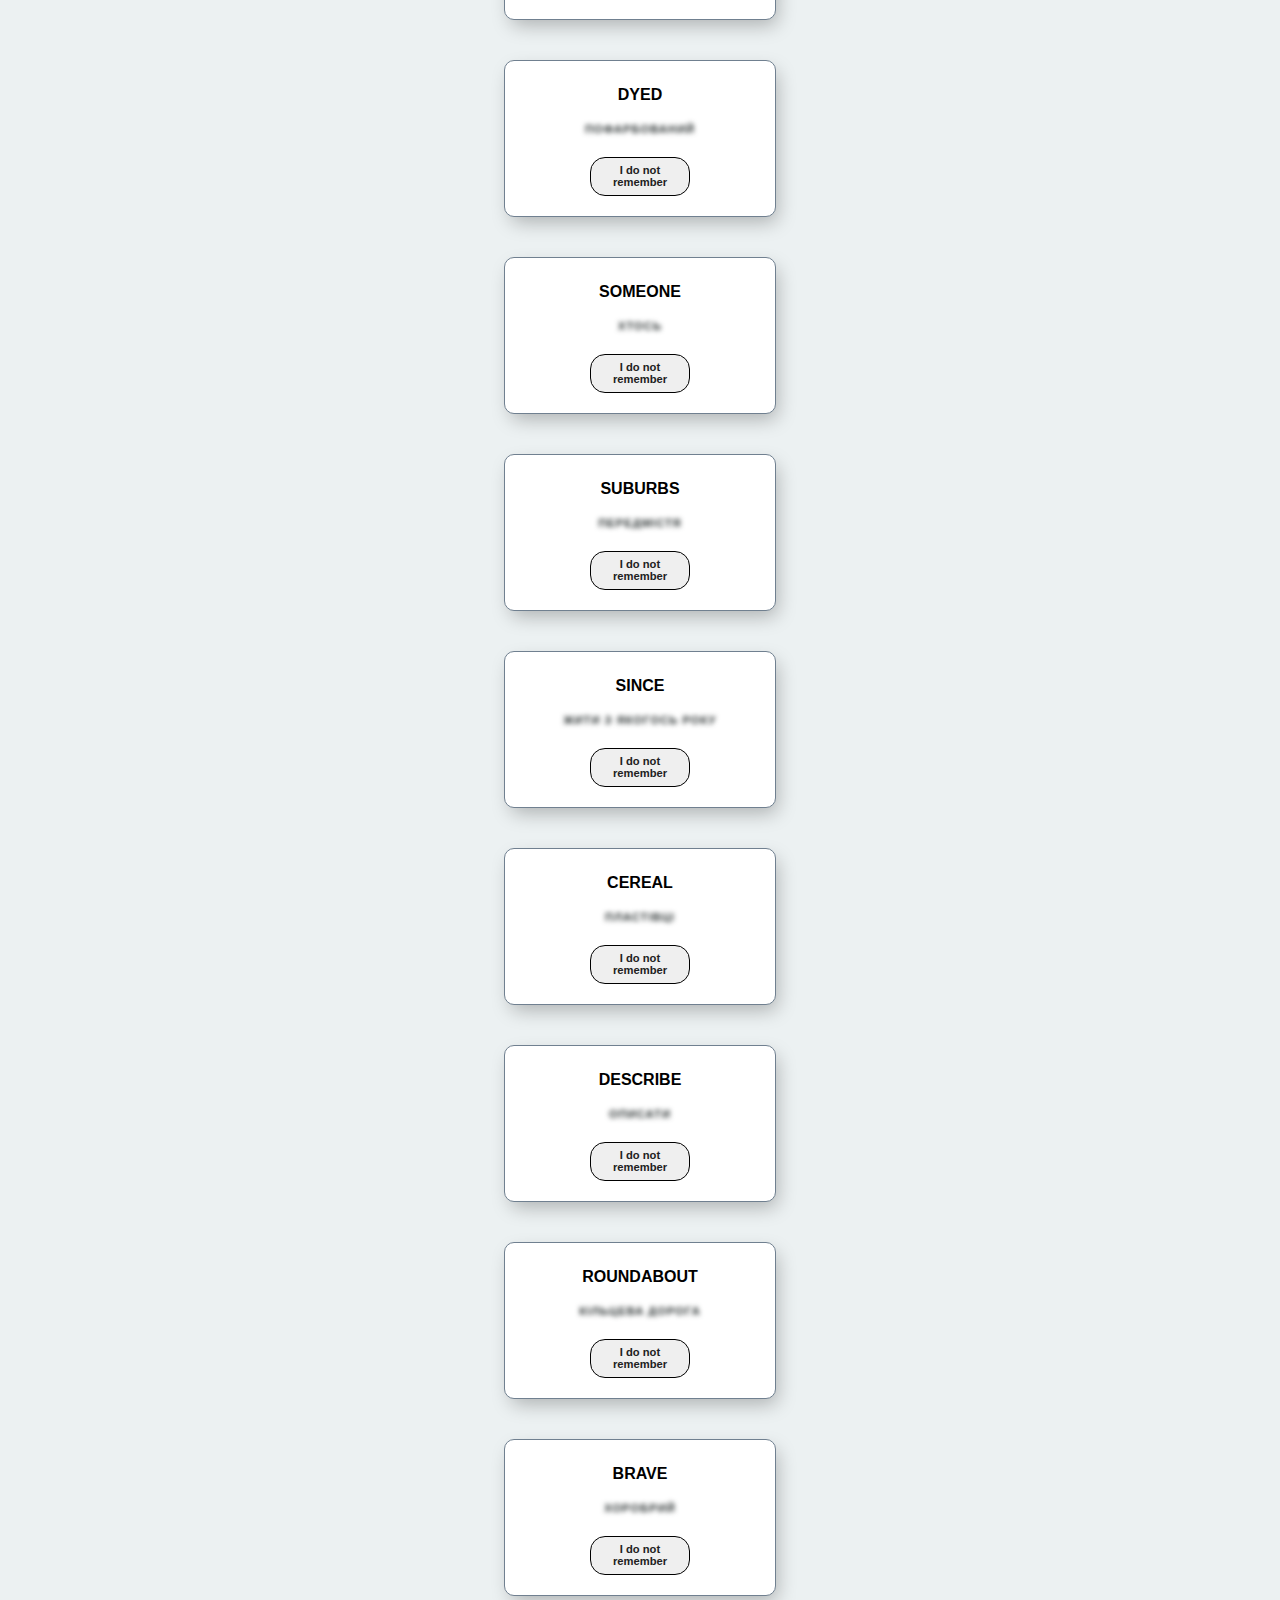
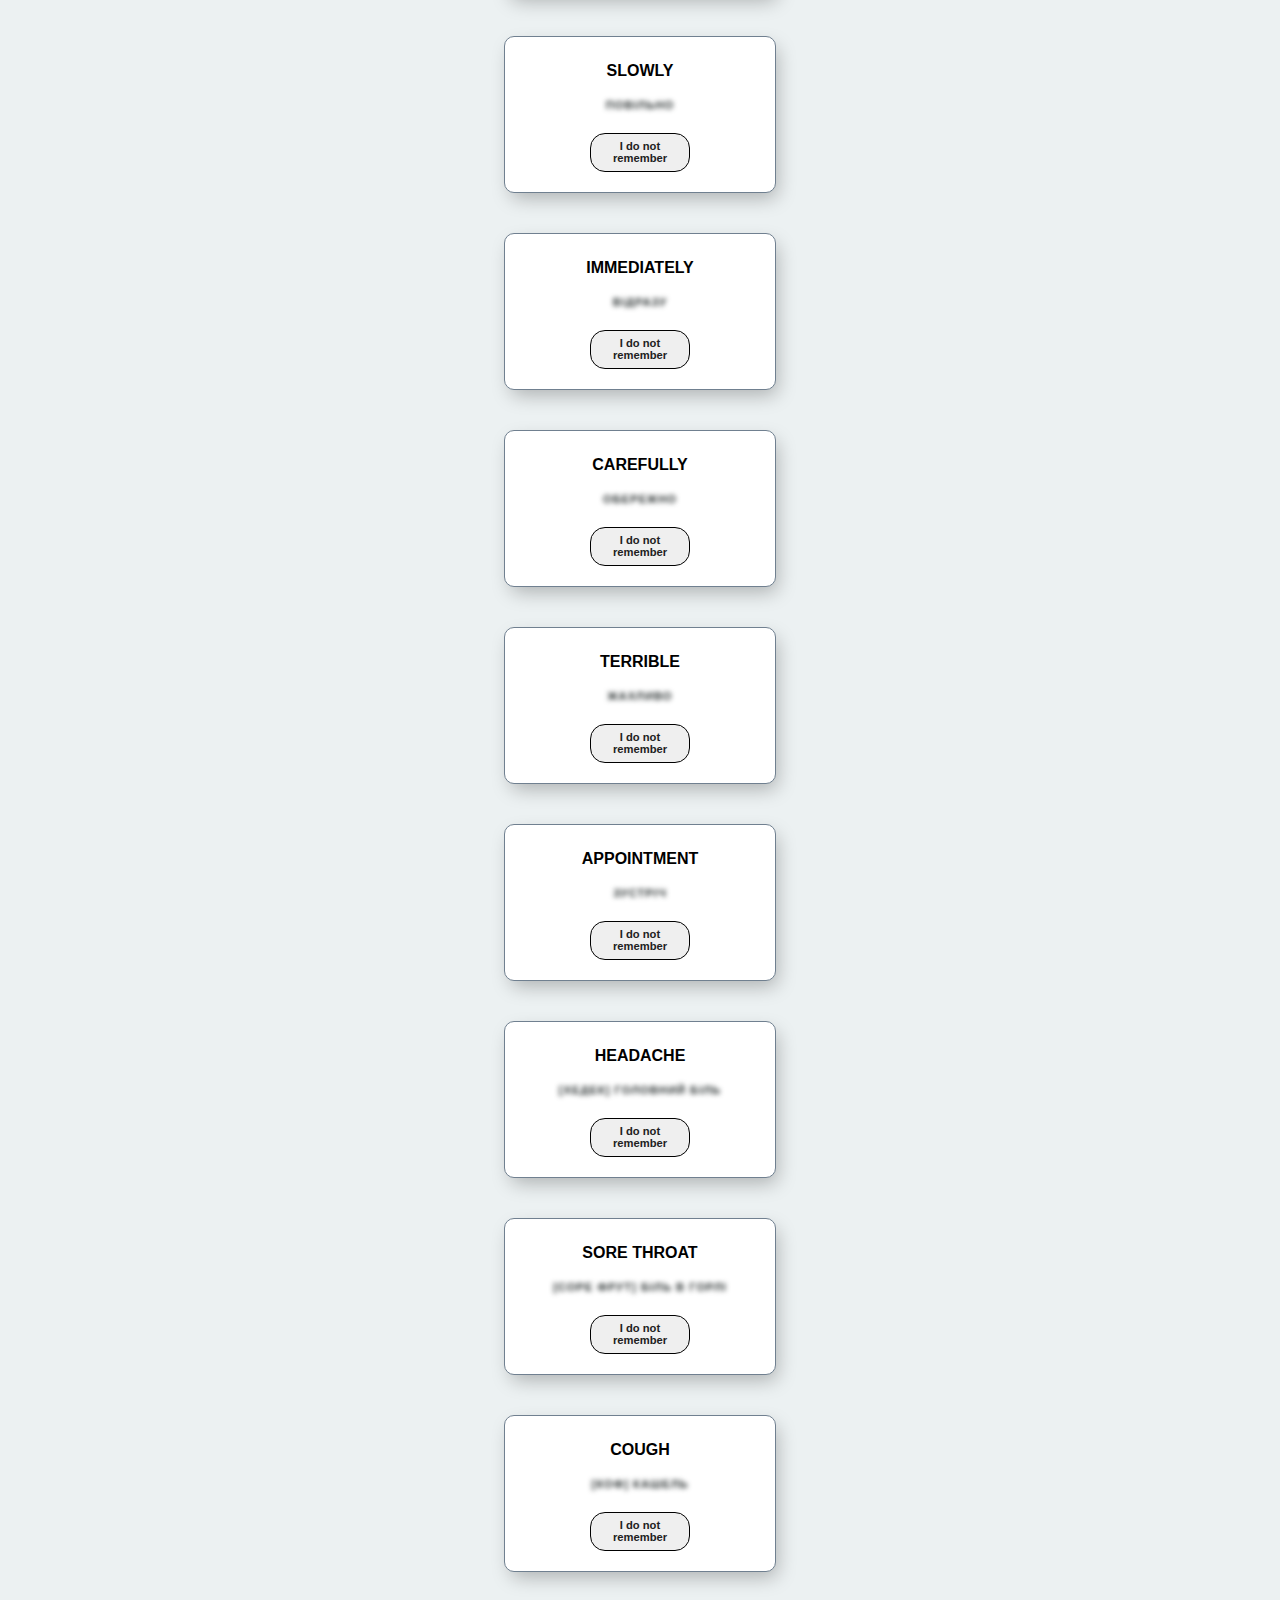
==== commit 2fc3e756: "addpic" ====
--- a/index.html
+++ b/index.html
@@ -17,12 +17,13 @@
       <p id="text" class="text2"></p>
     </div> -->
     
-    <section id="main" class="light-theme">
+    <section id="main" class="light-theme">  
+        <span class="tooltipHow">як користуватись</span>
       <button type="button" class="collapsible headerTop light-theme">▼</button>
       <span class="content light-theme">
         <p>При натисканні кнопки "I do not remember", ви втрачаєте бали, що негативно впливає на ваш фінальний результат. Намагайтеся згадати всі слова, щоб досягти найкращого можливого результату.</p>
-        <p>Щоб подивитись результат нажми на English на головній сторінці</p>
-        <span>version 3.4 update 2025-03-29</span>
+        <p>Перевір свій результат нажавши на English на головній сторінці</p>
+        <span>version 3.41 update 2025-03-31</span>
       </span>
       <button id="toggleOverlay" class="popUp">About</button>
       <div class="wrap containerMain">
@@ -30,10 +31,23 @@
         <div id="overlay">
           <span id="closeOverlay" class="close-btn">&times;</span>
           <!-- ціле меню -->
-          <div id="text">
-            <a href="timeLine.html"><h1>Перейти на Timeline</h1></a>
+          <div class="row">
+            <div class="columnLink">
+              <div class="card">
+                <img src="./Screenshot1.png" alt="Jane" class="responsive-img">
+                <div class="containerLink">
+                  <h5>NoPunIntended</h5>
+                  <p class="title">A collection of puns and witty stories.</p>
+                </div>
+              </div>
+              <button class="button2">
+                <a href="https://tromp86.github.io/NoPunIntended/">Link</a>
+              </button>
+            </div>
+          </div>
+            <!-- <a href="timeLine.html"><h1>Перейти на Timeline</h1></a> -->
             <!-- <button onclick="myFunction()">Click Me</button> -->
-        </div>
+        
         <button id="toggleBtn">
           <img id="coffee" src="./coffee.png" alt="Coffee">
         </button>
@@ -59,7 +73,7 @@
 
           <label for="transparency-toggle" class="switch-label" id="icon">🙈</label>
       <label class="switch">
-        <input type="checkbox" id="transparency-toggle" onchange="TransparencySwitch('section17', 'section3','section7', 'hidden')">
+        <input type="checkbox" id="transparency-toggle" onchange="TransparencySwitch('section17_duble', 'section3_duble','section7_duble', 'hidden')">
           <span class="slider"></span>
       </label>
       <span class="span">Show link Transparency</span>
@@ -79,10 +93,10 @@
    
     <a href="#section2"><button><b>phrases</b></button></a>
     <a href="#section8"><button><b>short</b></button></a>
-    <a href="#section3"><button class="hidden" id="section3"><b>question</b></button></a>
-    <a href="#section7"><button class="hidden" id="section7"><b>reWord</b></button></a>
+    <a href="#section3"><button class="hidden" id="section3_duble"><b>question</b></button></a>
+    <a href="#section7"><button class="hidden" id="section7_duble"><b>reWord</b></button></a>
     <a href="#section11"><button><b>irregular</b></button></a>
-    <a href="#section17"><button class="hidden" id="section17"><b>fastWord</b></button></a>
+    <a href="#section17"><button class="hidden" id="section17_duble"><b>fastWord</b></button></a>
          <!-- <a href="#section1"><button><b>main word</b></button></a> -->
     <!-- <a href="#section9.1"><button><b>weather</b></button></a> -->
     <!-- <a href="#section9.2"><button><b>eating</b></button></a> -->
@@ -362,12 +376,12 @@
     <p id="main-footer" class="counter-p">тут можеш подивитись кількість слів які ти незнаєш</p>
     <a href="#main">
     <h3 class="clickCount" id="clickCount">0</h3>
-    <p id="smile" class="smile1"></p>
-    <p id="text" class="text1"></p>
+    <p id="smile" class="smile"></p>
+    <p id="text" class="textCounter"></p>
   </a>
   </div>
     <div class="footer-content">
-      <p>&copy; 2025 Tromp86 Website. All rights reserved.</p>
+      <p>&copy; 2025 <a href="https://github.com/tromp86" target="_blank" id="blinkText">Tromp86</a> Website. All rights reserved.</p>
     </div>
   </footer>
 
--- a/style.css
+++ b/style.css
@@ -8,7 +8,6 @@
   scroll-behavior: smooth;
   user-select: none;
 }
-
 body {
   font-family: Roobert, -apple-system, BlinkMacSystemFont, "Segoe UI", Helvetica,
     Arial, sans-serif, "Apple Color Emoji", "Segoe UI Emoji", "Segoe UI Symbol";
@@ -60,7 +59,8 @@
   color: rgb(69, 79, 90);
 }
 .content p{
-  width: 100%;
+  width: 97%;
+  /* margin: auto; */
 }
 /* верхня кнопка */
 
@@ -78,11 +78,11 @@
   z-index: 2; /* Specify a stack order in case you're using a different order for other elements */
   cursor: pointer; /* Add a pointer on hover */
   box-shadow: 5px 5px 0px rgb(69, 79, 90);
-  background: rgba(255, 255, 255, 0.2);
+  background: rgba(255, 255, 255, 0.555);
   backdrop-filter: blur(5px);
 }
 
-#text{
+/* #text{
   position: absolute;
   top: 50%;
   left: 50%;
@@ -90,7 +90,7 @@
   color: white;
   transform: translate(-50%,-50%);
   -ms-transform: translate(-50%,-50%);
-}
+} */
 .close-btn {
   position: absolute;
   top: 15px;
@@ -381,10 +381,17 @@
   margin-top: 15px;
   font-size: 1.0rem;
 }
+h5{
+  position: relative;
+  color: #f3b421;
+  font-size: 2.5rem;
+  margin: 0;
+  padding: 0;
+  text-shadow: 0px 3px 3px rgba(45, 37, 113, 0.5);
+}
 p { 
   font-weight: bold;
   letter-spacing: 1px;
-  width: 220px;
 }
 .fix button{
   position: fixed;
@@ -397,8 +404,6 @@
   height: 70px;
   box-shadow: none;
 }
-
-
 button {
   border: 0.125em solid #1a1a1a;
   border-radius: 0.9375em;
@@ -527,8 +532,6 @@
   color: silver !important;
   visibility: hidden;
 }
-
-
 /* footer */
 footer {
   background-color: #f2f2f2;
@@ -562,24 +565,41 @@
   width: 100%;
   height: 40px;                    
   border-radius: 10px; /* Робимо кнопку круглою */
-  color: slategray; /* Колір тексту */
-  font-size: 30px; /* Розмір шрифту */
-  font-weight: bold;
-  font-size: 18px;
-  border: none; /* Без меж */
+  letter-spacing: 1px;
+  font-family: "Bebas Neue", sans-serif;
+  font-weight: bolder;
+  font-size: 17px;
+  border: 1px solid black;
+  text-transform: uppercase;
+  transition: border-color 0.5s ease;
   cursor: pointer; /* Курсор при наведенні */
-  box-shadow: 0 3px 5px rgba(0, 0, 0, 0.2); /* Тінь для кнопки */
+  /* box-shadow: 0 2px 8px rgba(0, 0, 2, 0.385); */
   transition: transform 0.3s ease, box-shadow 0.3s ease; /* Анімація для повороту та тіні */
-}
-
+  background: rgb(236, 241, 242);
+  transition: color 2s ease;
+}
+.popUp.gradient-text {
+  background-clip: text;
+  -webkit-background-clip: text;
+  color: transparent;
+  background-image: linear-gradient(45deg, #ffffff, #ffffff);
+
+}
 .popUp:hover {
-  transform: scale(1.05); /* Збільшуємо кнопку на 10% при наведенні */
+  transform: scale(1.02); /* Збільшуємо кнопку на 10% при наведенні */
   box-shadow: #2c2451; 
 }
 .popUp{
   /* position: absolute; */
   top: 15px;
   right: 5px;
+}
+.tooltipHow{
+  position: relative;
+  color: slategray;
+  font-size: 16px;
+  letter-spacing: -1px;
+  transform: translateY(-1px);
 }
 .clickCount{
   background-color: #333333 ;
@@ -598,19 +618,96 @@
   color: #e20000;
   font-size: 17px;
 }
-.smile1{
-  font-size: 2.0rem;
-}
-.text1{
-  font-size: 1.2rem;
-}
-
-.smile2{
-  font-size: 1.3rem;
-}
-.text2{
-  font-size: 0.8rem;
-}
+.smile{
+  padding-top: 15px;
+  font-size: 3.7rem;
+  margin: auto;
+}
+.textCounter{
+  font-size: 1.4rem;
+  color: #2c2451;
+  text-transform: uppercase;
+  text-shadow: 2px 2px 10px rgba(0, 0, 0, 0.8);
+}
+p.textCounter{
+  width: 350px;
+  margin: auto;
+}
+.counter-p{
+margin: auto;
+margin-bottom: 10px;
+}
+
+#blinkText {
+  transition: color 0.3s ease-in-out;
+}
+/* картинки сайту */
+.row {
+  border-radius: 10px;
+  padding: 0;
+  display: flex;
+  justify-content: center;
+}
+.columnLink {
+  width: 630px;
+  padding-top: 20px;
+  margin: auto;
+  display: flex;
+  flex-direction: column;
+  align-items: center;
+  color: #000;
+  box-shadow: 0 4px 8px 0 rgba(0, 0, 0, 0.2);
+  backdrop-filter: blur(10px);
+  background: rgba(255, 255, 255, 0.15);
+  border-radius: 10px;
+  overflow: hidden;
+}
+
+/* .card {
+  width: 100%;
+  display: flex;
+  flex-direction: column;
+  align-items: center;
+} */
+
+.responsive-img {
+  width: 100%;
+  height: auto;
+  border-radius: 10px 10px 0 0;
+}
+
+.containerLink {
+  padding: 16px;
+  padding-bottom: 0px;
+  text-align: center;
+}
+
+/* .title {
+  color: grey;
+  width: 100%;
+} */
+/* 
+.button2 {
+  width: 100%;
+  padding: 0;
+  height: 40px;
+  border: none;
+  cursor: pointer;
+  display: flex;
+  align-items: center;
+  justify-content: center;
+  background: #333;
+}
+
+.button2 a {
+  color: white;
+  text-decoration: none;
+  font-weight: bold;
+}
+
+.button2:hover {
+  background: #555;
+} */
 
 @media (max-width: 768px) {
   .boxWords{
@@ -639,4 +736,24 @@
   .collapsible {
     margin-bottom: 10px;
   }
-}+  .chip {
+    max-width: 360px;
+  }
+  .chip img{
+    width: 30px;
+    height: 30px; 
+    margin-right: 0px;  
+  }
+  .text {
+    font-size: 13px;
+    letter-spacing: -0.5px;
+}
+.columnLink {
+  width: 350px;
+  margin-top: 150px;
+}
+}
+
+ /* @media (max-width: 480px) {
+
+ } */